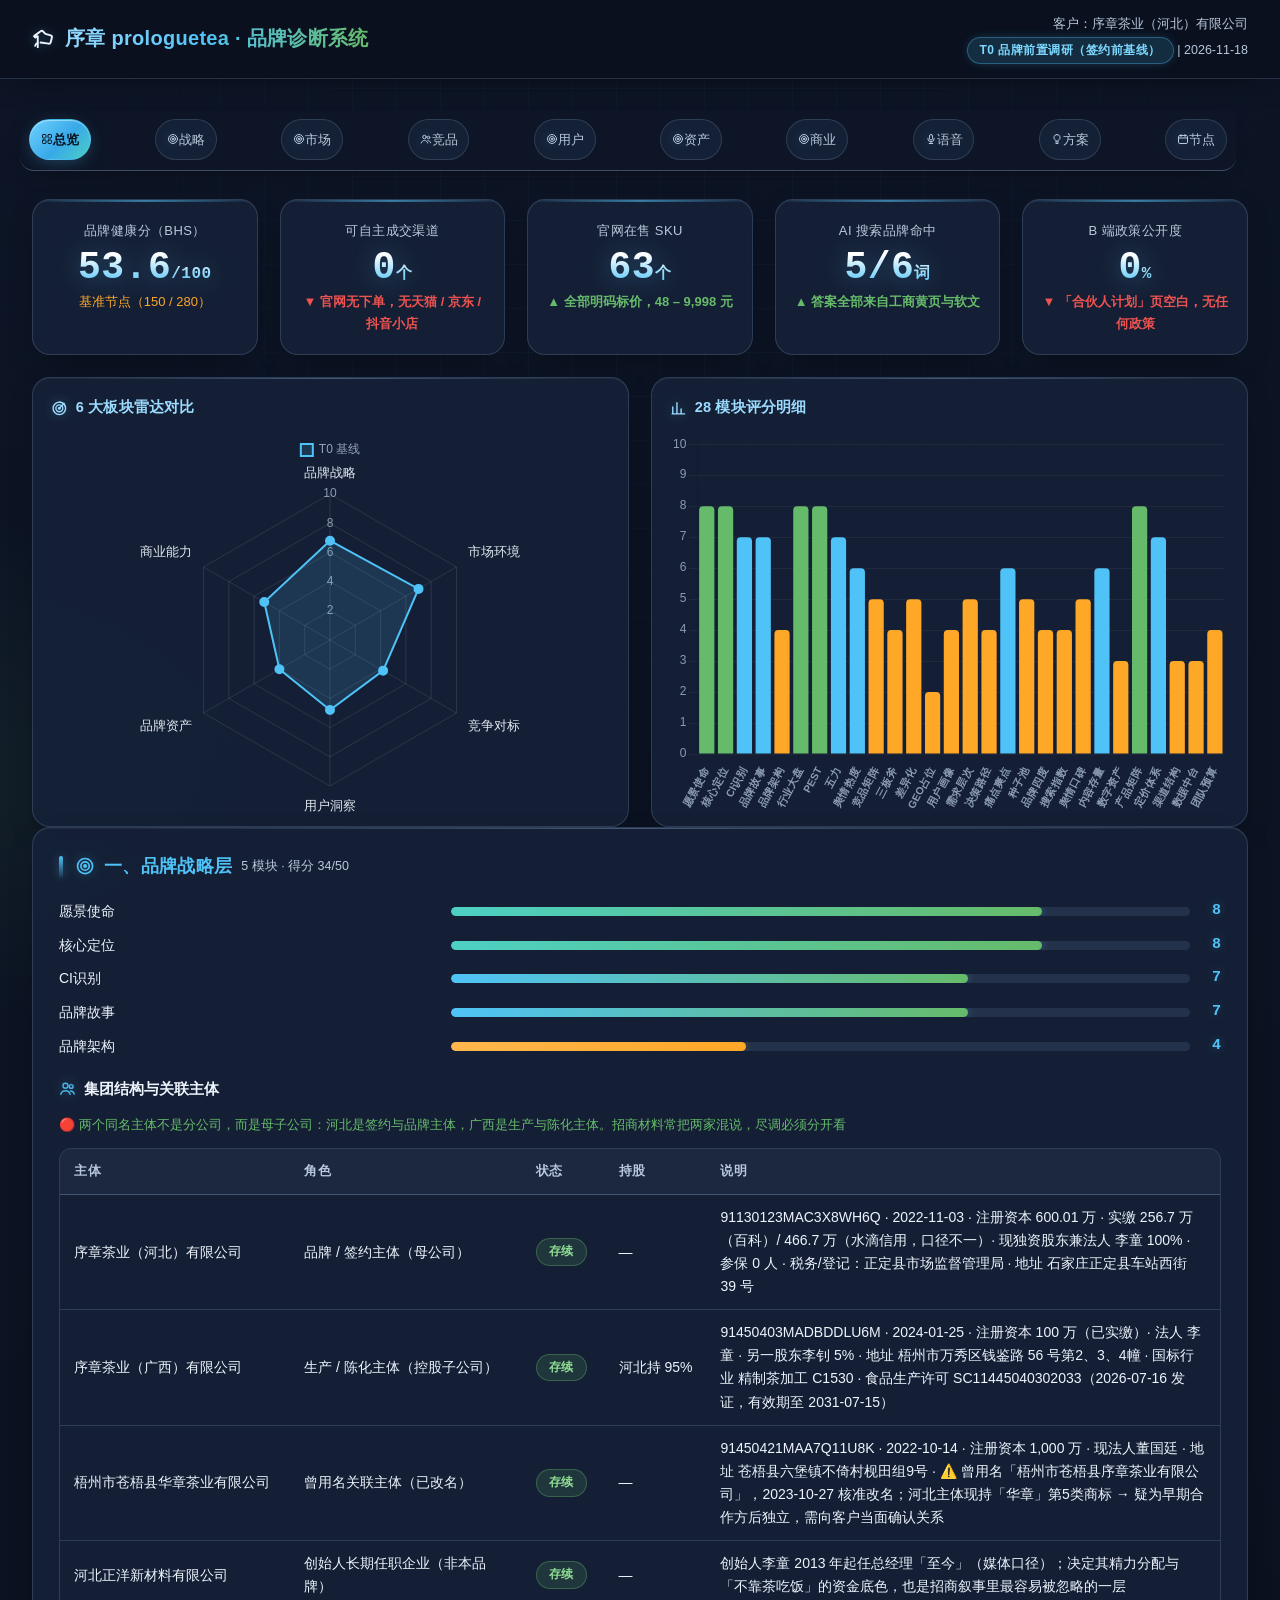
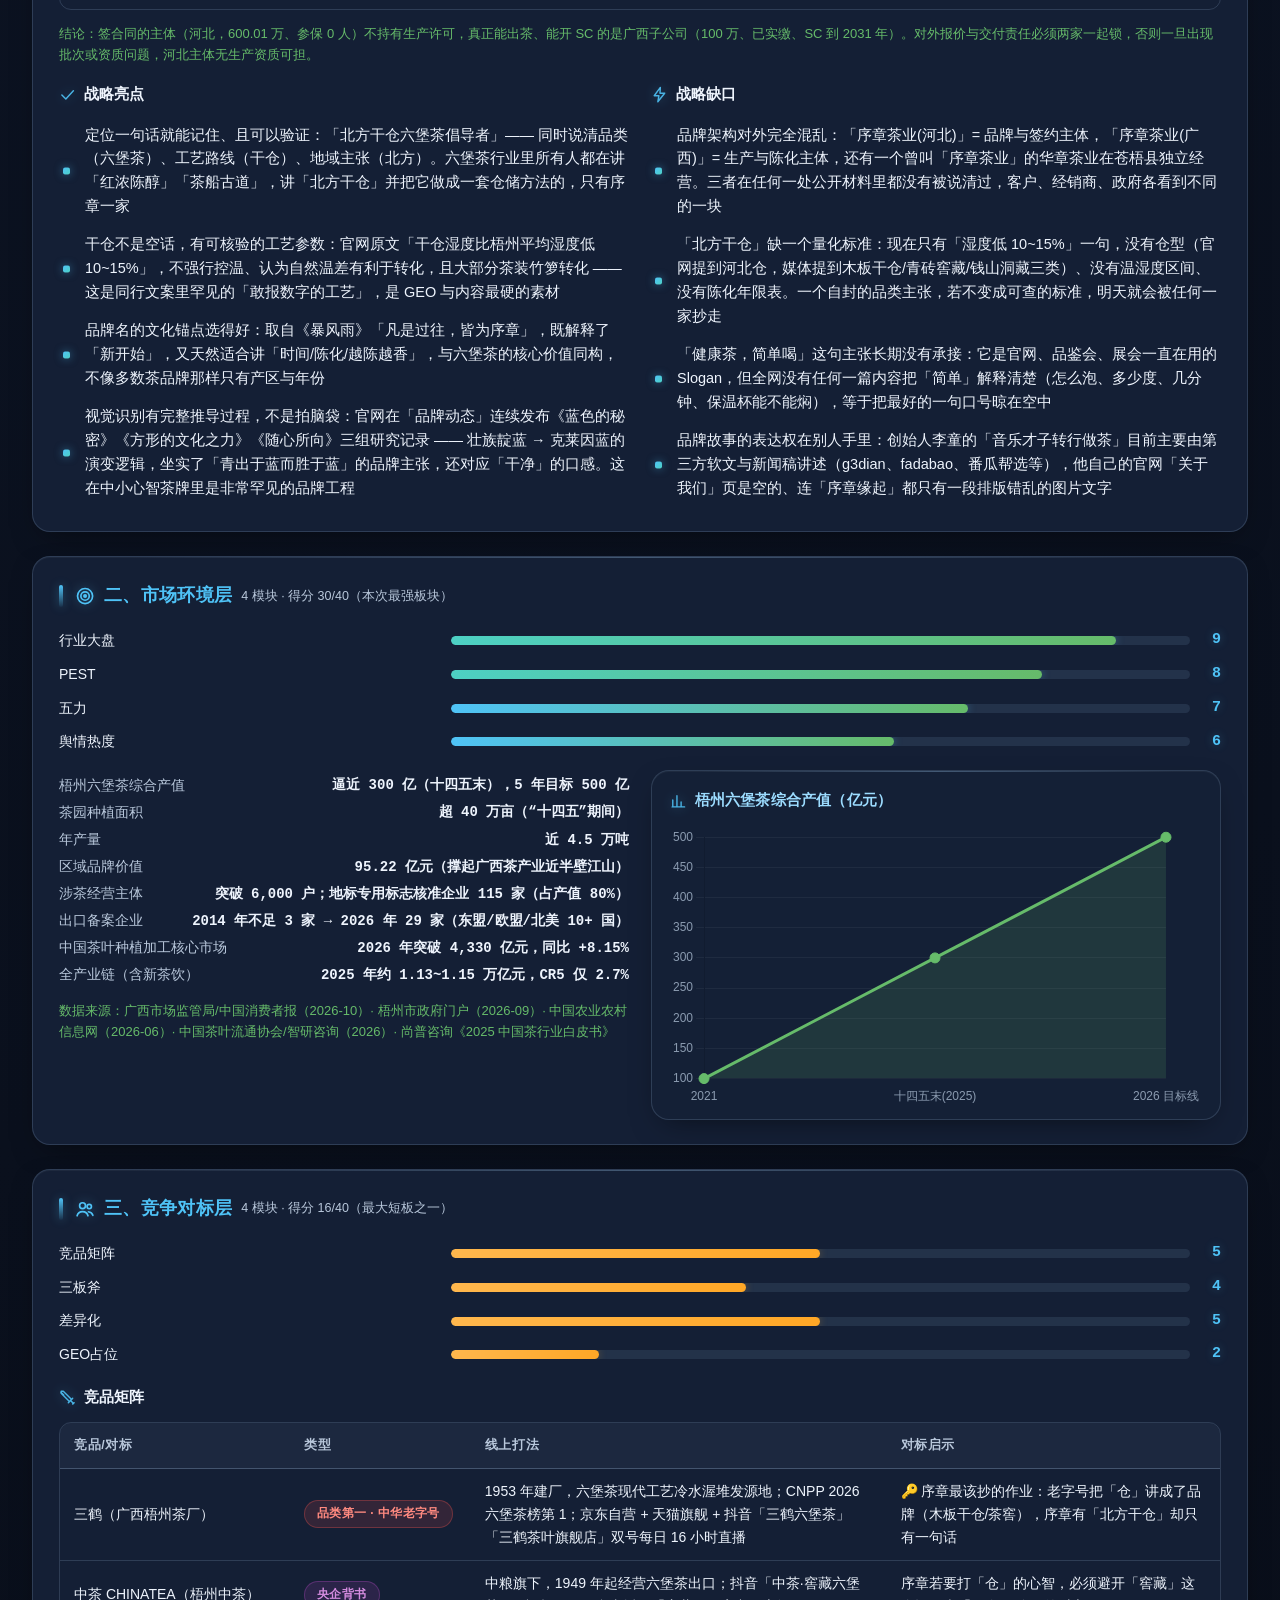
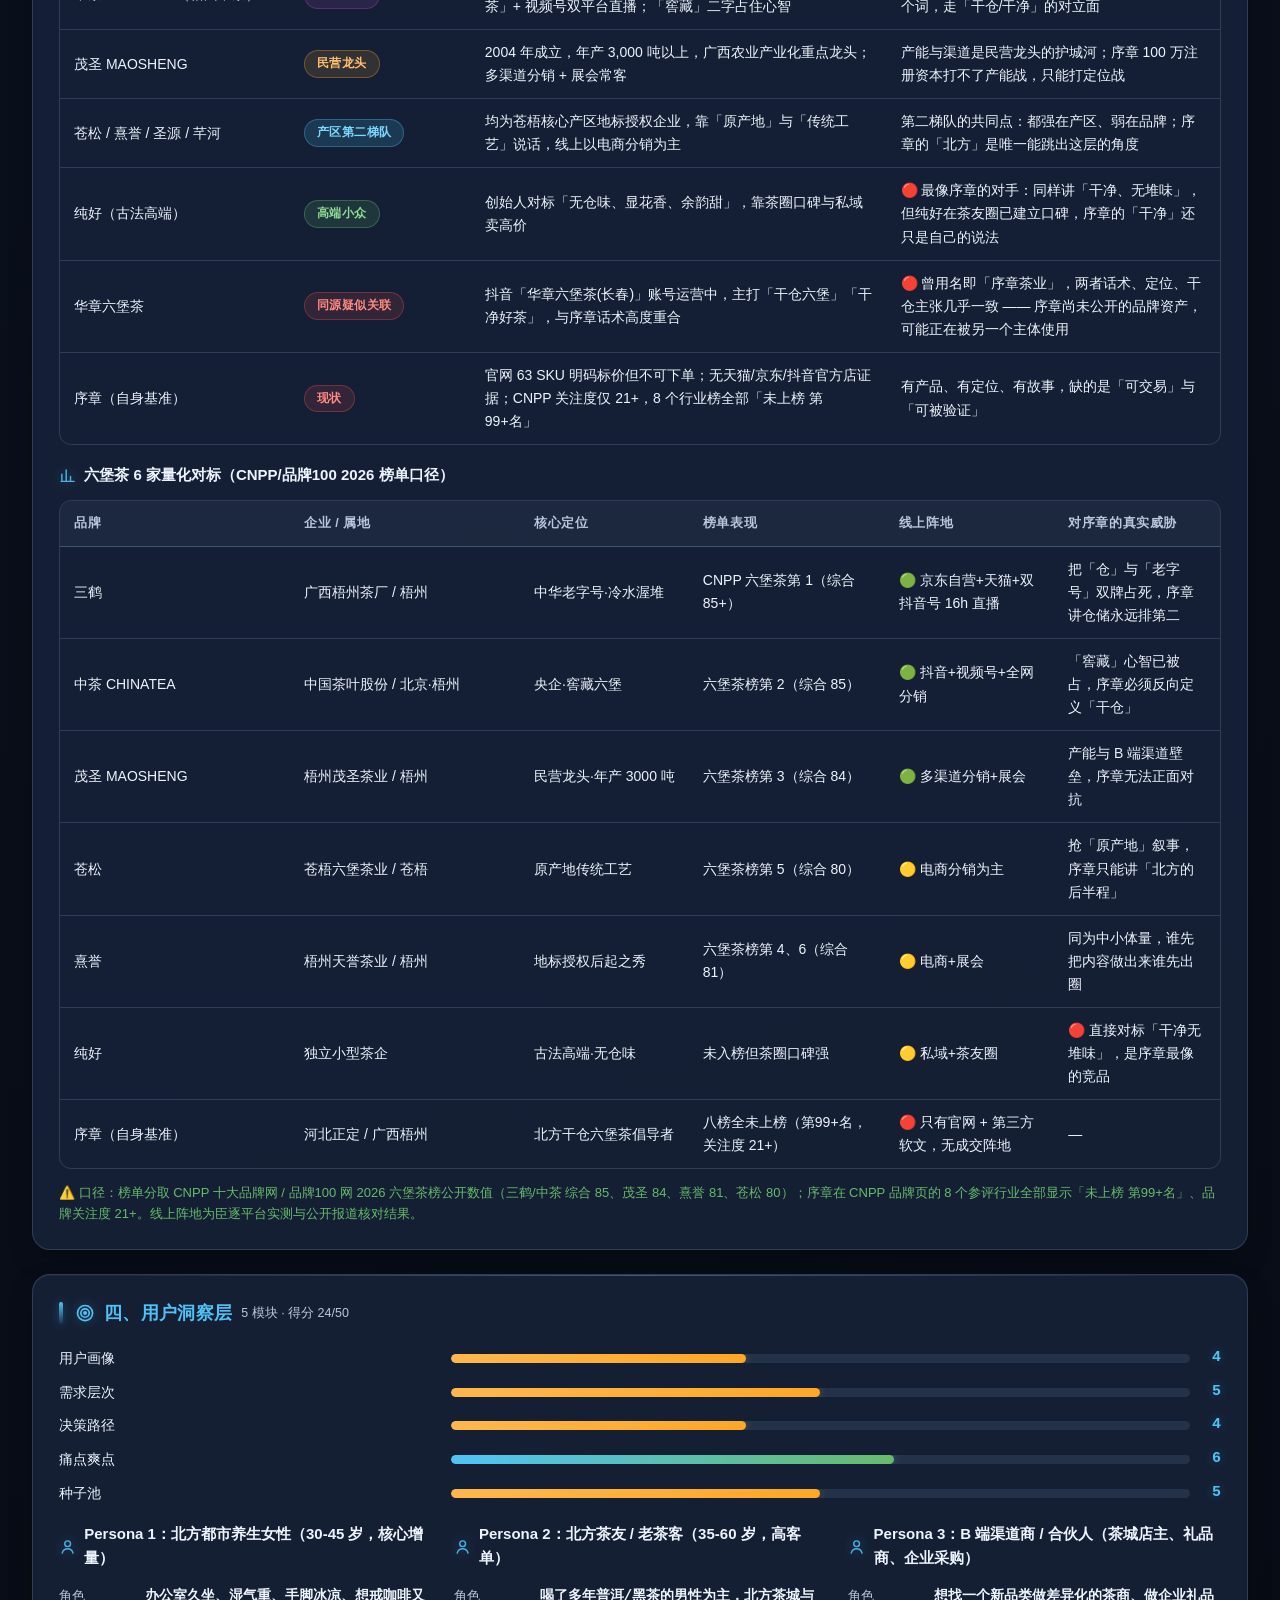
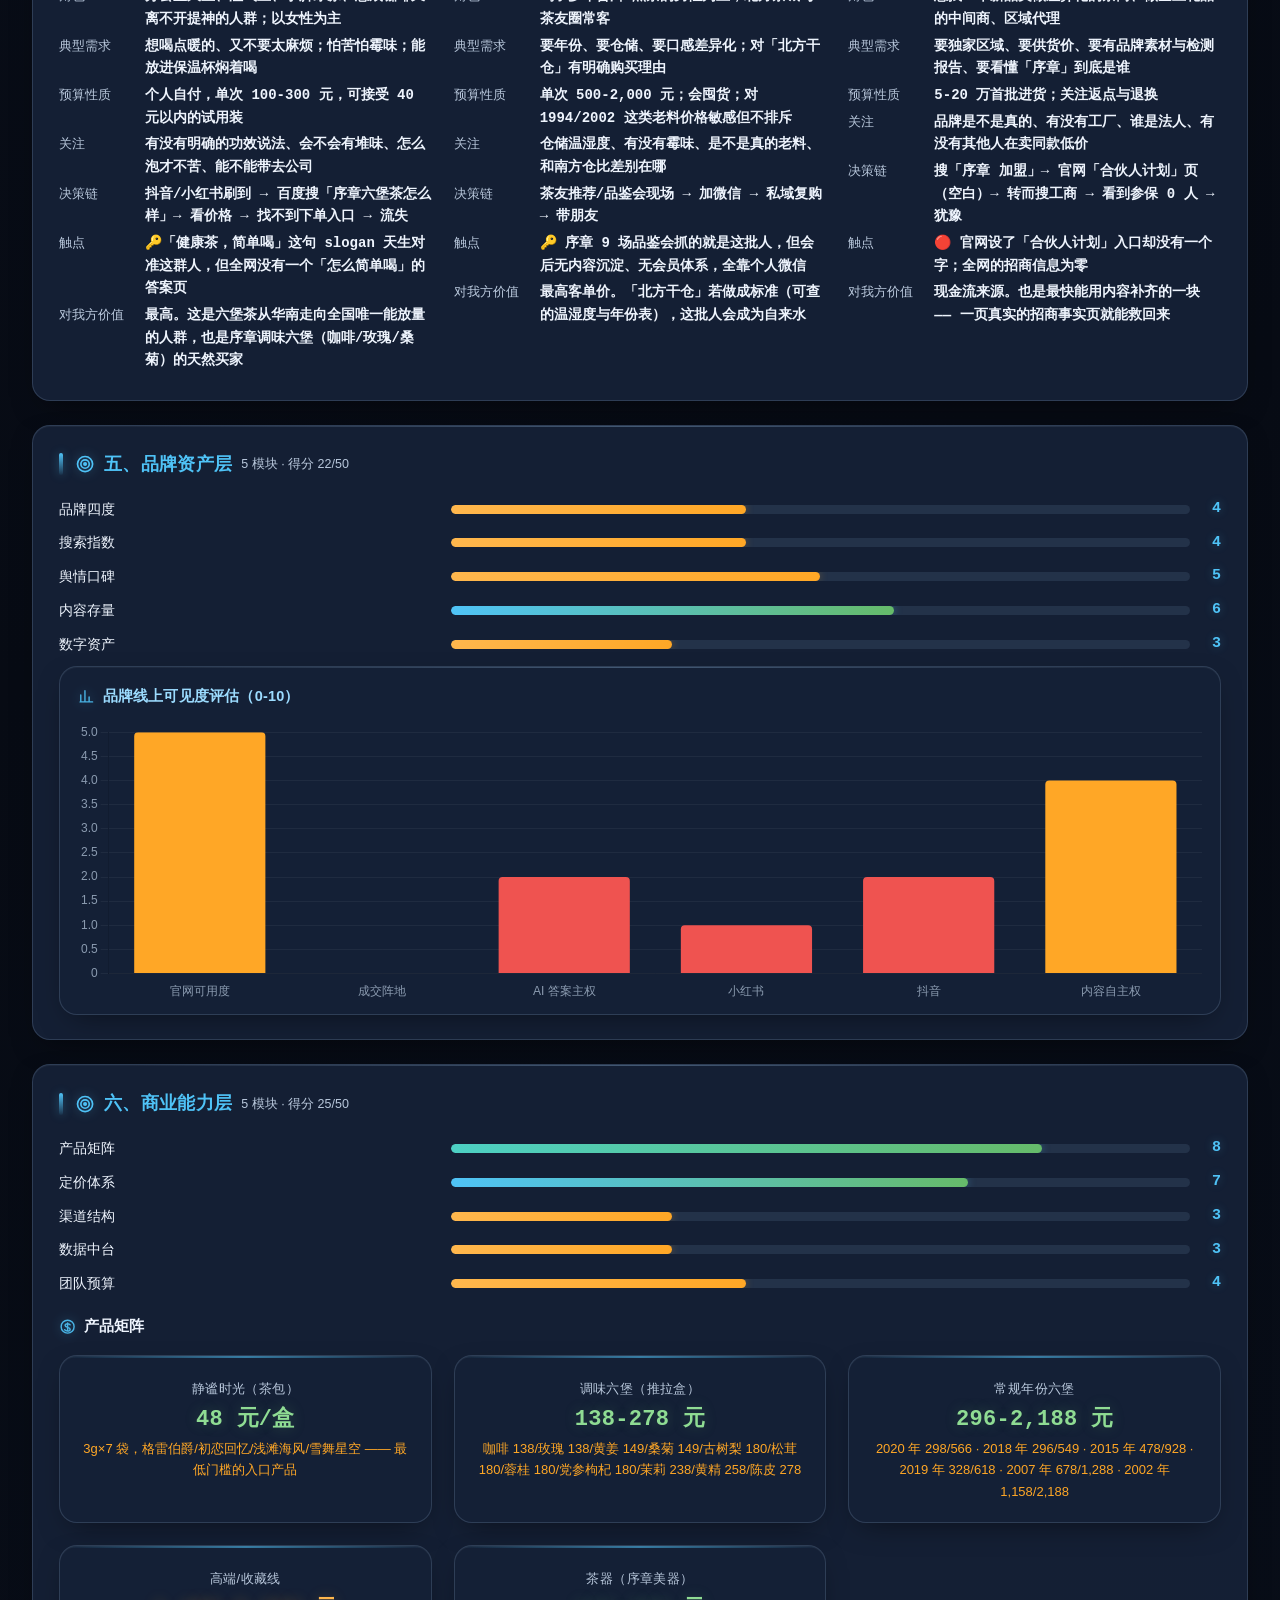
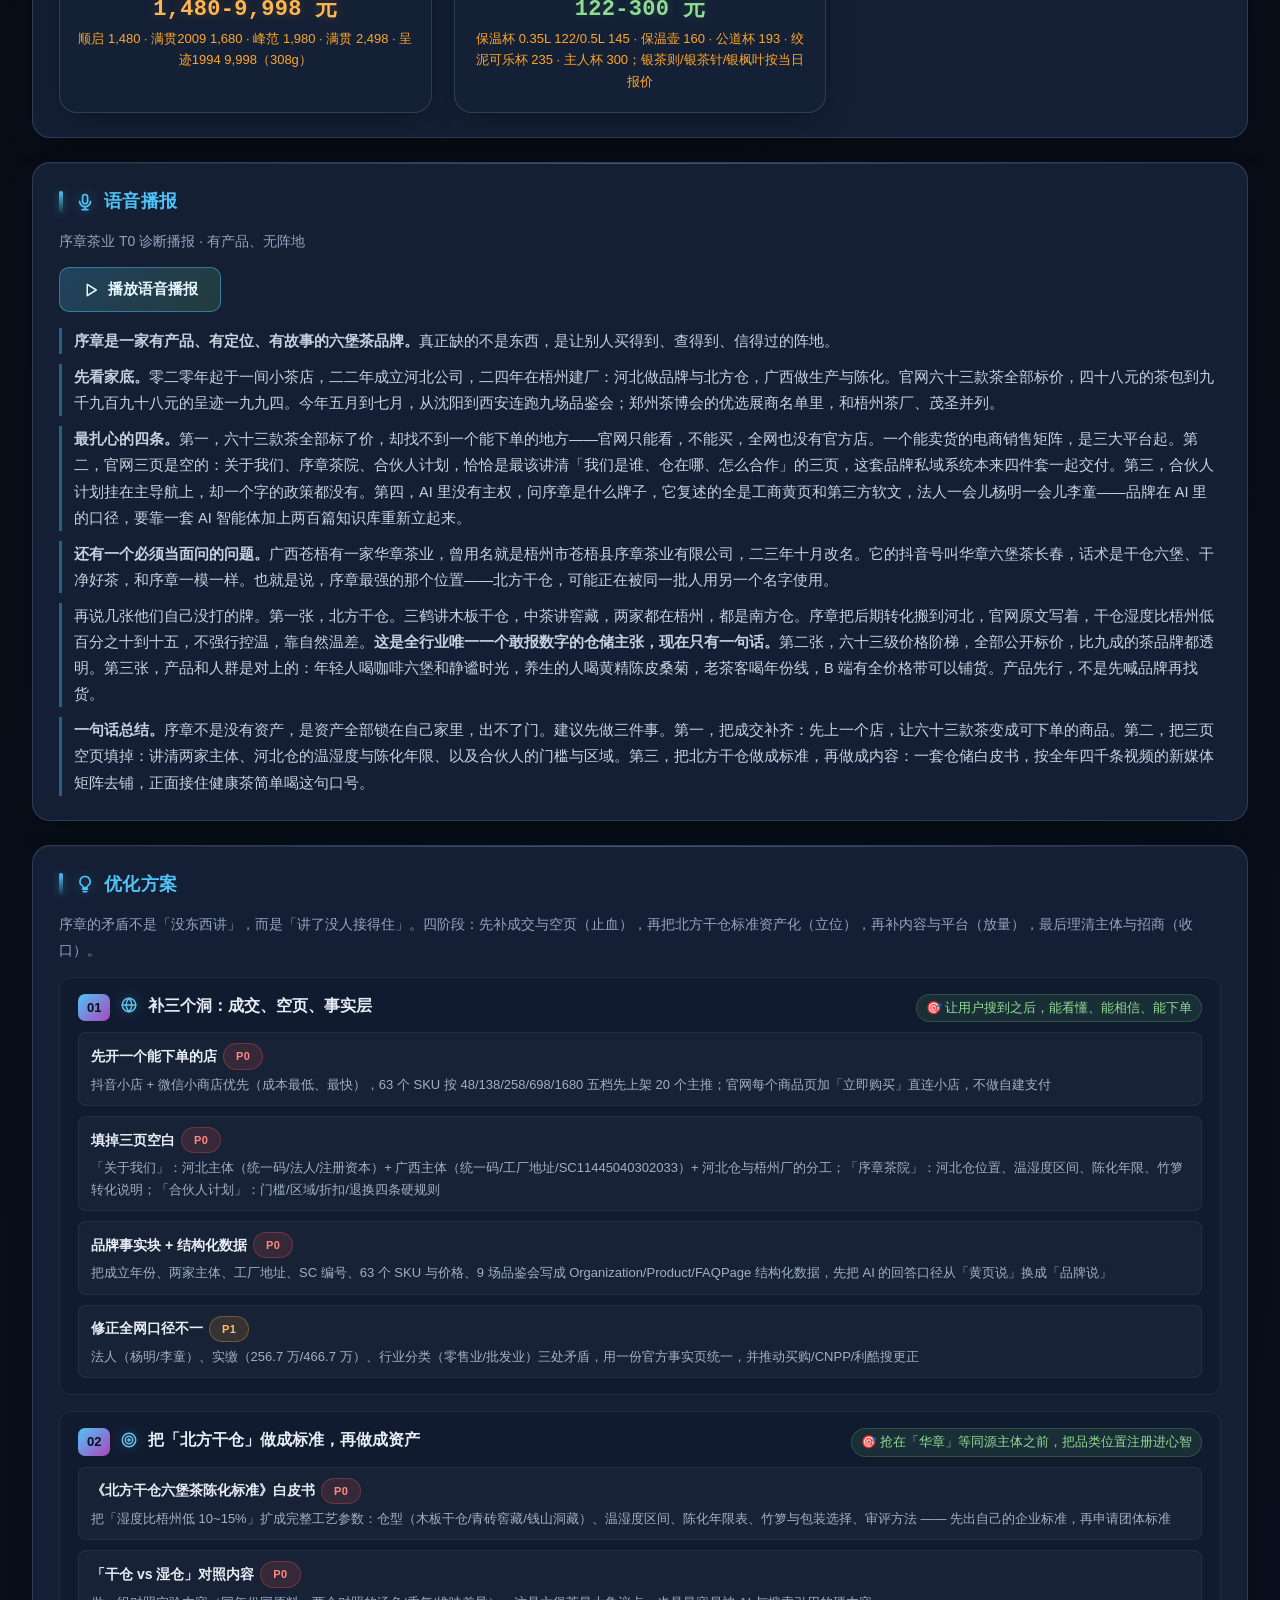
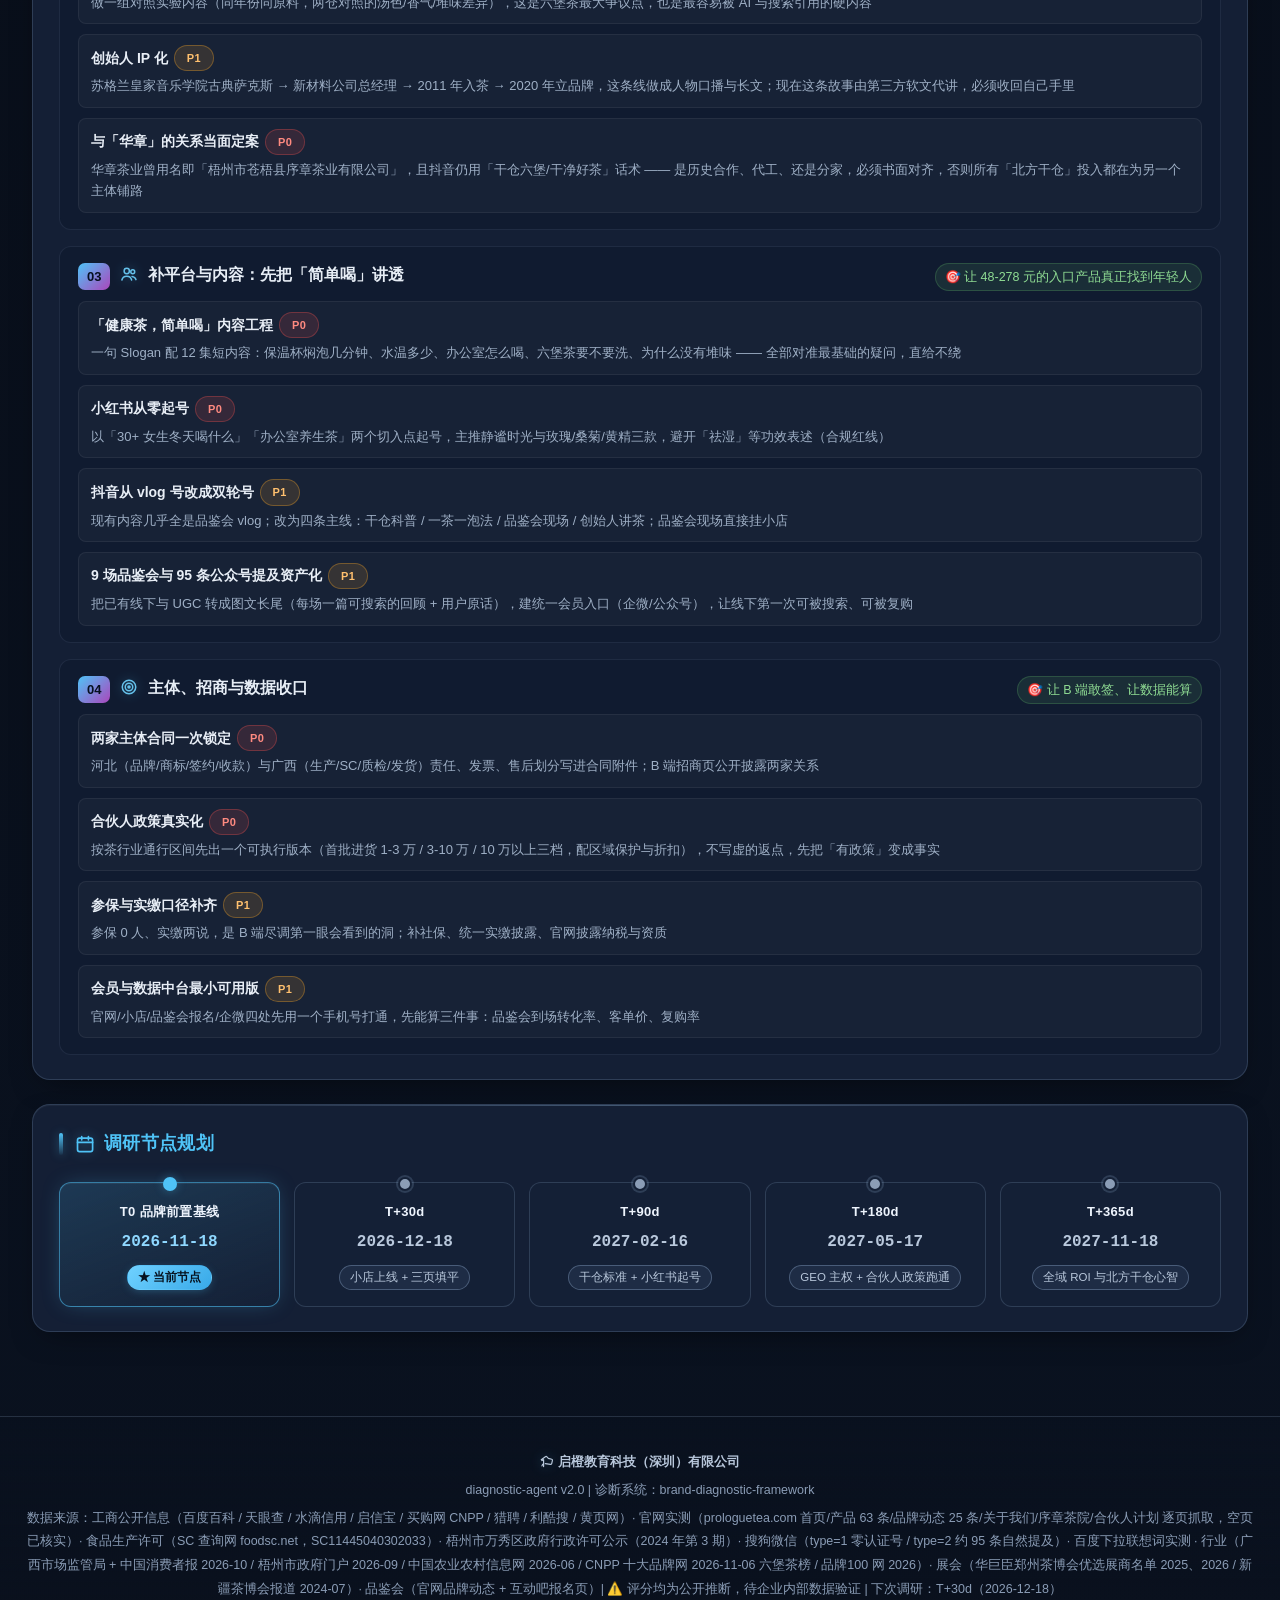
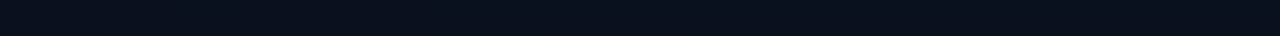
==== xuzhang/index.html @ 9c0f837a "feat(xuzhang): 语音播报植入服务名与数字（潜移默化口径） - 电商销售矩阵（3 大平台） - 品牌私域系统（四件套） - AI 智能体 + 知识库 200 篇 - 新媒体矩阵全年 4,0" ====
<!DOCTYPE html>
<html lang="zh-CN">
<head>
<meta charset="UTF-8">
<meta name="viewport" content="width=device-width, initial-scale=1.0">
<title>序章 prologuetea · 品牌诊断系统</title>
<style>
/* ============================================================
   盛启橙 · 品牌诊断系统 — 统一样式表 v2.0（深空玻璃大屏风）
   设计语言：深空渐变 × 毛玻璃卡片 × 青蓝主色 × 数据高亮
   ============================================================ */

:root {
  /* 色板 */
  --bg-0: #070b14;
  --bg-1: #0d1526;
  --bg-2: #131f38;
  --card: rgba(21, 33, 55, 0.96);
  --card-solid: #152137;
  --card-hover: rgba(31, 47, 76, 0.85);
  --primary: #4fc3f7;
  --primary-soft: rgba(79, 195, 247, 0.16);
  --primary-glow: rgba(79, 195, 247, 0.35);
  --success: #66bb6a;
  --success-soft: rgba(102, 187, 106, 0.15);
  --danger: #ef5350;
  --warning: #ffa726;
  --purple: #ab47bc;
  --gold: #ffd54f;
  --text: #e8eef7;
  --text-muted: #b9c8dc;
  --text-dim: #8b9db6;
  --border: rgba(130, 160, 200, 0.14);
  --border-strong: rgba(130, 160, 200, 0.28);

  /* 字体与圆角 */
  --font-num: 'DIN Alternate', 'Bahnschrift', 'Roboto Mono', 'SF Mono', Consolas, monospace;
  --radius-lg: 18px;
  --radius-md: 12px;
  --radius-sm: 8px;

  /* 阴影 */
  --shadow-card: 0 10px 30px -12px rgba(0, 0, 0, 0.55);
  --shadow-lift: 0 18px 44px -14px rgba(0, 0, 0, 0.7), 0 0 0 1px rgba(79, 195, 247, 0.12);
  --shadow-glow: 0 0 22px -2px var(--primary-glow);
}

* { margin: 0; padding: 0; box-sizing: border-box; }

html {
  scroll-behavior: smooth;
  scroll-padding-top: 84px;
}

body {
  font-family: 'PingFang SC', 'HarmonyOS Sans SC', 'Microsoft YaHei', 'Segoe UI', sans-serif;
  color: var(--text);
  line-height: 1.65;
  min-height: 100vh;
  background:
    radial-gradient(1100px 520px at 85% -10%, rgba(79, 195, 247, 0.13), transparent 60%),
    radial-gradient(900px 480px at -10% 8%, rgba(102, 187, 106, 0.08), transparent 55%),
    radial-gradient(1000px 600px at 50% 115%, rgba(171, 71, 188, 0.07), transparent 60%),
    linear-gradient(165deg, var(--bg-1) 0%, var(--bg-0) 55%, #0a1220 100%);
  background-attachment: fixed;
  -webkit-font-smoothing: antialiased;
}

/* 细网格纹理（叠加在背景上） */
body::before {
  content: '';
  position: fixed;
  inset: 0;
  pointer-events: none;
  z-index: 0;
  background-image:
    linear-gradient(rgba(130, 170, 220, 0.035) 1px, transparent 1px),
    linear-gradient(90deg, rgba(130, 170, 220, 0.035) 1px, transparent 1px);
  background-size: 44px 44px;
  mask-image: radial-gradient(ellipse at 50% 0%, black 30%, transparent 78%);
  -webkit-mask-image: radial-gradient(ellipse at 50% 0%, black 30%, transparent 78%);
}

::selection { background: var(--primary-soft); color: #fff; }

/* 滚动条 */
::-webkit-scrollbar { width: 10px; height: 10px; }
::-webkit-scrollbar-track { background: transparent; }
::-webkit-scrollbar-thumb {
  background: linear-gradient(180deg, rgba(79, 195, 247, 0.35), rgba(79, 195, 247, 0.12));
  border-radius: 8px;
  border: 2px solid transparent;
  background-clip: padding-box;
}
::-webkit-scrollbar-thumb:hover { background: linear-gradient(180deg, rgba(79, 195, 247, 0.6), rgba(79, 195, 247, 0.25)); background-clip: padding-box; }

/* SVG 行内图标 */
.ic {
  width: 1.15em;
  height: 1.15em;
  vertical-align: -0.2em;
  flex: none;
  stroke: currentColor;
  filter: drop-shadow(0 0 6px rgba(79, 195, 247, 0.35));
}
.topbar h1 .logo-mark .ic { width: 1.5em; height: 1.5em; }
.chart-box h3 .ic { color: #9cdcff; }
.section-nav a .ic { width: 1em; height: 1em; vertical-align: -0.12em; }
.section-nav a.active .ic { filter: none; }

/* ============ 顶部导航 ============ */
.topbar {
  position: sticky;
  top: 0;
  z-index: 100;
  padding: 14px 32px;
  display: flex;
  justify-content: space-between;
  align-items: center;
  gap: 20px;
  background: rgba(10, 16, 28, 0.72);
  backdrop-filter: blur(18px) saturate(150%);
  -webkit-backdrop-filter: blur(18px) saturate(150%);
  border-bottom: 1px solid var(--border);
  box-shadow: 0 8px 32px -14px rgba(0, 0, 0, 0.6);
}
.topbar h1 {
  font-size: 20px;
  font-weight: 700;
  letter-spacing: 0.3px;
  display: flex;
  align-items: center;
  gap: 10px;
  white-space: nowrap;
}
.topbar h1 .logo-mark {
  width: 34px; height: 34px;
  flex: none;
  display: inline-flex;
  align-items: center;
  justify-content: center;
  font-size: 17px;
  border-radius: 10px;
  background: linear-gradient(140deg, rgba(79, 195, 247, 0.28), rgba(102, 187, 106, 0.18));
  border: 1px solid var(--border-strong);
  box-shadow: inset 0 0 12px rgba(79, 195, 247, 0.25), 0 0 14px -4px var(--primary-glow);
}
.topbar h1 .grad {
  background: linear-gradient(92deg, #8fd8ff 5%, #4fc3f7 45%, #66bb6a 100%);
  -webkit-background-clip: text;
  background-clip: text;
  -webkit-text-fill-color: transparent;
}
.topbar .meta {
  color: var(--text-muted);
  font-size: 12.5px;
  text-align: right;
  line-height: 1.7;
}
.topbar .meta .chip {
  display: inline-block;
  padding: 2px 12px;
  border-radius: 20px;
  font-size: 12px;
  font-weight: 600;
  letter-spacing: 0.5px;
  color: #7dd8ff;
  background: var(--primary-soft);
  border: 1px solid rgba(79, 195, 247, 0.35);
  box-shadow: 0 0 12px -3px var(--primary-glow);
  animation: chipPulse 3s ease-in-out infinite;
}
@keyframes chipPulse {
  0%, 100% { box-shadow: 0 0 10px -4px var(--primary-glow); }
  50% { box-shadow: 0 0 18px -2px var(--primary-glow); }
}

/* ============ 布局容器 ============ */
.container {
  position: relative;
  z-index: 1;
  max-width: 1440px;
  margin: 0 auto;
  padding: 30px 32px 40px;
}

/* ============ 卡片 ============ */
.card, .chart-box, .metric {
  background: var(--card);
  border: 1px solid var(--border);
  border-radius: var(--radius-lg);
  backdrop-filter: blur(14px);
  -webkit-backdrop-filter: blur(14px);
  box-shadow: var(--shadow-card), inset 0 1px 0 rgba(255, 255, 255, 0.045);
  position: relative;
}

/* 卡片顶部高光线 */
.card::before, .chart-box::before {
  content: '';
  position: absolute;
  top: 0; left: 8%; right: 8%;
  height: 1px;
  background: linear-gradient(90deg, transparent, rgba(160, 210, 255, 0.28), transparent);
  pointer-events: none;
}

.card {
  padding: 24px 26px;
  margin-bottom: 24px;
  transition: transform 0.25s ease, border-color 0.25s ease, box-shadow 0.25s ease;
  animation: riseIn 0.5s ease both;
}
.card:nth-of-type(1) { animation-delay: 0.02s; }
.card:nth-of-type(2) { animation-delay: 0.06s; }
.card:nth-of-type(3) { animation-delay: 0.10s; }
@keyframes riseIn {
  from { opacity: 0; transform: translateY(14px); }
  to   { opacity: 1; transform: translateY(0); }
}
.card:hover {
  border-color: var(--border-strong);
  transform: translateY(-2px);
  box-shadow: var(--shadow-lift);
}

.card h2 {
  color: var(--primary);
  margin-bottom: 18px;
  font-size: 17.5px;
  font-weight: 700;
  letter-spacing: 0.3px;
  padding-left: 16px;
  position: relative;
  display: flex;
  align-items: center;
  gap: 9px;
}
.card h2 .ic { color: var(--primary); }
.card h2::before {
  content: '';
  position: absolute;
  left: 0; top: 50%;
  transform: translateY(-50%);
  width: 4px; height: 22px;
  border-radius: 3px;
  background: linear-gradient(180deg, var(--primary), rgba(79, 195, 247, 0.1));
  box-shadow: 0 0 10px var(--primary-glow);
}
.card h2 .sub {
  font-size: 12.5px;
  font-weight: 500;
  color: var(--text-muted);
  letter-spacing: 0;
}

.card h3 {
  color: var(--text);
  margin: 18px 0 10px;
  font-size: 15px;
  font-weight: 600;
  display: flex;
  align-items: center;
  gap: 8px;
}
.card h3 .ic { color: var(--primary); opacity: 0.9; }
.card h3:first-child { margin-top: 0; }

/* ============ 网格 ============ */
.grid {
  display: grid;
  gap: 22px;
}
.grid-2 { grid-template-columns: 1fr 1fr; }
.grid-3 { grid-template-columns: repeat(3, 1fr); }
.grid-4 { grid-template-columns: repeat(4, 1fr); }

/* ============ 数字卡片 ============ */
.metric {
  padding: 22px 18px 20px;
  text-align: center;
  overflow: hidden;
  transition: transform 0.25s ease, border-color 0.25s ease, box-shadow 0.25s ease;
  animation: riseIn 0.55s ease both;
}
.metric:nth-child(1) { animation-delay: 0.02s; }
.metric:nth-child(2) { animation-delay: 0.08s; }
.metric:nth-child(3) { animation-delay: 0.14s; }
.metric:nth-child(4) { animation-delay: 0.20s; }
.metric:hover {
  transform: translateY(-3px);
  border-color: var(--border-strong);
  box-shadow: var(--shadow-lift);
}
/* 顶部彩色光带 */
.metric::after {
  content: '';
  position: absolute;
  top: 0; left: 0; right: 0;
  height: 2px;
  background: linear-gradient(90deg, transparent, var(--primary), transparent);
  opacity: 0.55;
}
.metric .value {
  font-size: 38px;
  font-weight: 800;
  font-family: var(--font-num);
  letter-spacing: 0.5px;
  margin: 6px 0 2px;
  background: linear-gradient(180deg, #fff 20%, var(--primary) 90%);
  -webkit-background-clip: text;
  background-clip: text;
  -webkit-text-fill-color: transparent;
  filter: drop-shadow(0 2px 12px rgba(79, 195, 247, 0.35));
  line-height: 1.15;
}
.metric .label {
  color: var(--text-muted);
  font-size: 13px;
  font-weight: 500;
  letter-spacing: 0.4px;
}
.metric .delta-up { color: var(--success); font-size: 13px; font-weight: 600; }
.metric .delta-down { color: var(--danger); font-size: 13px; font-weight: 600; }
.metric .delta-flat { color: var(--warning); font-size: 13px; font-weight: 500; }

/* ============ 板块导航 ============ */
.section-nav {
  display: flex;
  gap: 10px;
  flex-wrap: wrap;
  margin-bottom: 28px;
}
.section-nav a {
  position: relative;
  padding: 9px 20px;
  background: rgba(21, 33, 55, 0.6);
  border: 1px solid var(--border);
  border-radius: 26px;
  color: var(--text-muted);
  text-decoration: none;
  font-size: 14px;
  font-weight: 500;
  transition: all 0.22s ease;
  backdrop-filter: blur(8px);
  -webkit-backdrop-filter: blur(8px);
}
.section-nav a:hover {
  color: #cdeaff;
  border-color: rgba(79, 195, 247, 0.45);
  background: rgba(79, 195, 247, 0.10);
  transform: translateY(-1px);
  box-shadow: 0 6px 16px -8px rgba(0, 0, 0, 0.5);
}
.section-nav a.active {
  color: #06121f;
  font-weight: 700;
  background: linear-gradient(135deg, #6fd1ff, #38a9e8 55%, #4dd0c4);
  border-color: transparent;
  box-shadow: 0 4px 18px -4px var(--primary-glow), inset 0 1px 0 rgba(255,255,255,0.4);
}

/* ============ 评分条 ============ */
.score-bar {
  background: rgba(130, 160, 200, 0.14);
  border-radius: 6px;
  height: 9px;
  overflow: hidden;
  position: relative;
}
.score-bar .fill {
  height: 100%;
  border-radius: 6px;
  background: linear-gradient(90deg, var(--primary), var(--success));
  box-shadow: 0 0 8px rgba(79, 195, 247, 0.35);
  transition: width 0.8s cubic-bezier(0.22, 1, 0.36, 1);
}
/* 高分段渐变金 / 低分段警示 */
.score-bar .fill.hi  { background: linear-gradient(90deg, #4dd0c4, #66bb6a); }
.score-bar .fill.lo  { background: linear-gradient(90deg, #ffb74d, var(--warning)); box-shadow: 0 0 8px rgba(255, 167, 38, 0.3); }

.score-row {
  display: flex;
  justify-content: space-between;
  align-items: center;
  margin: 9px 0;
  font-size: 14px;
  gap: 10px;
}
.score-row .name {
  flex: 1;
  color: var(--text);
  white-space: nowrap;
  overflow: hidden;
  text-overflow: ellipsis;
  min-width: 90px;
}
.score-row .num {
  font-family: var(--font-num);
  font-size: 15px;
  font-weight: 700;
  color: var(--primary);
  min-width: 22px;
  text-align: right;
  text-shadow: 0 0 10px rgba(79, 195, 247, 0.3);
}

/* ============ 标签 ============ */
.tag {
  display: inline-block;
  padding: 3px 12px;
  border-radius: 20px;
  font-size: 12px;
  font-weight: 600;
  letter-spacing: 0.4px;
  margin-right: 4px;
  vertical-align: 1px;
}
.tag.green  { background: var(--success-soft); color: #8fdc93; border: 1px solid rgba(102, 187, 106, 0.35); }
.tag.red    { background: rgba(239, 83, 80, 0.14); color: #ff8a80; border: 1px solid rgba(239, 83, 80, 0.32); }
.tag.orange { background: rgba(255, 167, 38, 0.13); color: #ffc06e; border: 1px solid rgba(255, 167, 38, 0.32); }
.tag.blue   { background: var(--primary-soft); color: #7dd8ff; border: 1px solid rgba(79, 195, 247, 0.32); }
.tag.purple { background: rgba(171, 71, 188, 0.15); color: #d58ce0; border: 1px solid rgba(171, 71, 188, 0.35); }

/* ============ 列表 ============ */
ul.bullet {
  list-style: none;
  padding-left: 0;
}
ul.bullet li {
  padding: 7px 0 7px 26px;
  position: relative;
  color: var(--text);
  font-size: 14.5px;
  transition: padding-left 0.2s ease;
}
ul.bullet li::before {
  content: '';
  position: absolute;
  left: 4px; top: 50%;
  transform: translateY(-50%);
  width: 7px; height: 7px;
  border-radius: 2px;
  background: linear-gradient(135deg, var(--primary), #4dd0c4);
  box-shadow: 0 0 8px rgba(79, 195, 247, 0.5);
}
ul.bullet li:hover { padding-left: 30px; color: #fff; }
ul.bullet li strong, ul.bullet li b { color: #fff; font-weight: 600; }

/* ============ 图表容器 ============ */
.chart-box {
  padding: 18px 18px 12px;
  transition: border-color 0.25s ease, box-shadow 0.25s ease;
}
.chart-box:hover { border-color: var(--border-strong); box-shadow: var(--shadow-lift); }
.chart-box h3 {
  color: #9cdcff;
  font-size: 14.5px;
  font-weight: 600;
  margin: 0 0 14px;
  letter-spacing: 0.2px;
  display: flex;
  align-items: center;
  gap: 8px;
}

/* 图表固定高度容器（Chart.js 4 需要父级定高才不撑破） */
.chart-wrap {
  position: relative;
  height: 330px;
}
.chart-wrap.tall { height: 380px; }
.chart-wrap.short { height: 280px; }
.chart-wrap canvas { position: absolute; inset: 0; width: 100% !important; height: 100% !important; }

/* 占位微文案（canvas 渲染前的优雅降级） */
.chart-wrap .ph {
  position: absolute; inset: 0;
  display: flex; align-items: center; justify-content: center;
  color: var(--text-dim);
  font-size: 13px;
  letter-spacing: 2px;
}

/* ============ 表格 ============ */
.table-wrap {
  overflow-x: auto;
  border-radius: var(--radius-md);
  border: 1px solid var(--border);
  margin-top: 12px;
}
table.brand-table {
  width: 100%;
  border-collapse: collapse;
  font-size: 14px;
  min-width: 720px;
}
.brand-table thead th {
  text-align: left;
  padding: 12px 14px;
  color: var(--text-muted);
  font-weight: 600;
  font-size: 12.5px;
  letter-spacing: 0.6px;
  background: rgba(130, 160, 200, 0.07);
  border-bottom: 1px solid var(--border-strong);
  white-space: nowrap;
}
.brand-table tbody td {
  padding: 11px 14px;
  border-bottom: 1px solid var(--border);
  vertical-align: middle;
}
.brand-table tbody tr { transition: background 0.15s ease; }
.brand-table tbody tr:hover { background: rgba(79, 195, 247, 0.05); }
.brand-table tbody tr:last-child td { border-bottom: none; }

/* ============ 价格卡（产品矩阵） ============ */
.metric .price {
  font-family: var(--font-num);
  font-size: 22px;
  font-weight: 700;
  margin: 8px 0 4px;
  letter-spacing: 0.3px;
  line-height: 1.2;
}
.metric .price[data-tone="warn"] { color: #ffb74d; text-shadow: 0 0 14px rgba(255, 167, 38, 0.25); }
.metric .price[data-tone="ok"]   { color: #8fdc93; text-shadow: 0 0 14px rgba(102, 187, 106, 0.25); }
.metric .price[data-tone="prim"] { color: #7dd8ff; text-shadow: 0 0 14px rgba(79, 195, 247, 0.3); }

/* ============ 调研节点时间轴 ============ */
.timeline {
  display: flex;
  justify-content: space-between;
  flex-wrap: wrap;
  gap: 14px;
  margin-top: 18px;
  position: relative;
  padding-top: 6px;
}
.tl-node {
  flex: 1;
  min-width: 148px;
  text-align: center;
  padding: 18px 14px 16px;
  border-radius: var(--radius-md);
  background: var(--card);
  border: 1px solid var(--border);
  backdrop-filter: blur(10px);
  -webkit-backdrop-filter: blur(10px);
  transition: all 0.25s ease;
  position: relative;
}
.tl-node::before {
  content: '';
  position: absolute;
  top: -6px; left: 50%;
  transform: translateX(-50%);
  width: 10px; height: 10px;
  border-radius: 50%;
  background: var(--text-dim);
  border: 2px solid var(--card-solid);
  box-shadow: 0 0 0 2px var(--border);
}
.tl-node:hover {
  transform: translateY(-3px);
  border-color: var(--border-strong);
  box-shadow: var(--shadow-lift);
}
.tl-node.current {
  background: linear-gradient(160deg, rgba(79, 195, 247, 0.16), rgba(21, 33, 55, 0.8));
  border-color: rgba(79, 195, 247, 0.55);
  box-shadow: 0 0 22px -6px var(--primary-glow), inset 0 1px 0 rgba(255,255,255,0.06);
}
.tl-node.current::before {
  background: var(--primary);
  border-color: rgba(79, 195, 247, 0.4);
  box-shadow: 0 0 10px var(--primary-glow);
}
.tl-label {
  font-size: 13px;
  color: var(--text);
  font-weight: 600;
  letter-spacing: 0.3px;
}
.tl-date {
  font-family: var(--font-num);
  font-size: 16px;
  font-weight: 700;
  color: var(--text-muted);
  margin: 6px 0 8px;
}
.tl-node.current .tl-date { color: #8fd8ff; }
.tl-tag {
  display: inline-block;
  font-size: 11.5px;
  color: #b8c7db;
  background: rgba(130, 160, 200, 0.1);
  border: 1px solid var(--border-strong);
  padding: 2px 10px;
  border-radius: 20px;
}
.tl-node.current .tl-tag {
  color: #06121f;
  font-weight: 700;
  background: linear-gradient(135deg, #6fd1ff, #38a9e8);
  border-color: transparent;
  box-shadow: 0 2px 10px -2px var(--primary-glow);
}

/* ============ 底部 ============ */
.footer {
  position: relative;
  z-index: 1;
  text-align: center;
  padding: 34px 24px;
  color: var(--text-dim);
  font-size: 12.5px;
  line-height: 1.9;
  border-top: 1px solid var(--border);
  margin-top: 20px;
  background: linear-gradient(180deg, transparent, rgba(10, 16, 28, 0.6));
}
.footer b { color: var(--text-muted); font-weight: 600; }

/* ============ 响应式 ============ */
@media (max-width: 1100px) {
  .grid-4 { grid-template-columns: repeat(2, 1fr); }
}
@media (max-width: 860px) {
  .topbar { flex-direction: column; align-items: flex-start; padding: 14px 20px; }
  .topbar .meta { text-align: left; }
  .container { padding: 22px 16px 30px; }
  .grid-2, .grid-3 { grid-template-columns: 1fr; }
  .card { padding: 20px; }
  .chart-wrap { height: 260px; }
}
@media (max-width: 560px) {
  .grid-4 { grid-template-columns: 1fr; }
  .topbar h1 { font-size: 17px; }
  .metric .value { font-size: 32px; }
}

/* 尊重减弱动效偏好 */
@media (prefers-reduced-motion: reduce) {
  html { scroll-behavior: auto; }
  .card, .metric { animation: none; }
  .score-bar .fill { transition: none; }
  .topbar .meta .chip { animation: none; }
}

/* ============================================================
   [v2.0 数据驱动模板 · 渲染器所需补充布局]（版式固定层）
   ============================================================ */

/* 双栏 / 三栏通用片段容器 */
.split-2 {
  display: grid;
  grid-template-columns: 1fr 1fr;
  gap: 22px;
  margin-top: 16px;
}
.split-3 {
  display: grid;
  grid-template-columns: repeat(3, 1fr);
  gap: 22px;
  margin-top: 16px;
}
@media (max-width: 860px) {
  .split-2, .split-3 { grid-template-columns: 1fr; }
}
/* 总览两图（雷达 + 28 模块）并排：≤1100px 收成单列。
   实测（2026-11-18 序章）：1000px 时柱状图 X 轴 28 个标签严重重叠、900px 雷达被水平压扁变形。 */
@media (max-width: 1100px) {
  .chart-pair { grid-template-columns: 1fr; }
}

/* 板块正文容器（保证评分条与下方组件有间距） */
.sec-body { width: 100%; }
.sec-body h3:first-child { margin-top: 0; }
.sec-body > .score-row:first-child { margin-top: 2px; }

/* 内嵌图表盒：紧贴父卡片不留大间距的样式修正 */
.chart-box.no-margin { margin-bottom: 0; }

/* 通用键值统计列表（行业数据 / Persona 属性，复用 score-row 风格） */
.stat-list .score-row { margin: 4px 0; }
.stat-list .name { color: var(--text-muted); font-size: 13.5px; flex: none; min-width: 0; }
.stat-list .num { font-size: 14px; color: var(--text); text-shadow: none; text-align: right; flex: 1; }

/* 行业卡片脚注（政策红利） */
.stat-foot {
  color: var(--success);
  margin-top: 14px;
  font-size: 13px;
  line-height: 1.6;
}

/* 顶部标题区客户/阶段元信息行 */
.head-meta-line { margin-top: 2px; }

/* ===== 表单化：语音播报 + 优化方案 ===== */

/* 语音播报 */
.voice-btn {
  display: inline-flex; align-items: center; gap: 8px;
  padding: 12px 22px; margin: 2px 0 16px;
  background: linear-gradient(135deg, rgba(79,195,247,0.22), rgba(102,187,106,0.18));
  color: #e8f6ff; border: 1px solid rgba(79,195,247,0.45);
  border-radius: 10px; font-size: 15px; font-weight: 600; cursor: pointer;
  transition: all .2s ease;
}
.voice-btn:hover { background: linear-gradient(135deg, rgba(79,195,247,0.34), rgba(102,187,106,0.28)); border-color: #4fc3f7; transform: translateY(-1px); box-shadow: 0 6px 18px rgba(79,195,247,0.22); }
.voice-btn .playic { width: 18px; height: 18px; }
.voice-btn .ic { width: 18px; height: 18px; }
.voice-script { display: grid; gap: 10px; }
.voice-script p { margin: 0; color: #c6d2e0; line-height: 1.8; font-size: 14.5px; padding-left: 12px; border-left: 3px solid rgba(79,195,247,0.4); }

/* 优化方案 */
.plan-body { display: grid; grid-template-columns: repeat(2,1fr); gap: 16px; }
@media (max-width: 900px){ .plan-body { grid-template-columns: 1fr; } }
.plan-phase {
  background: rgba(13,24,44,0.5); border: 1px solid rgba(98,108,140,0.2);
  border-radius: 12px; padding: 16px 18px;
  transition: border-color .2s ease, box-shadow .2s ease;
}
.plan-phase:hover { border-color: rgba(79,195,247,0.4); box-shadow: 0 8px 24px rgba(0,0,0,0.22); }
.plan-phase-head { display: flex; align-items: center; gap: 10px; flex-wrap: wrap; margin-bottom: 6px; }
.plan-phase .plan-no {
  display: inline-flex; align-items: center; justify-content: center;
  min-width: 26px; padding: 3px 9px; border-radius: 7px;
  background: linear-gradient(135deg,#4fc3f7,#ab47bc); color:#061020;
  font-weight: 800; font-size: 13px;
}
.plan-phase-head h3 { margin: 0; font-size: 16px; color: #e6edf5; flex: 1; }
.plan-phase-head h3 .ic { width: 18px; height: 18px; color: #6fd3ff; vertical-align: -0.2em; margin-right: 2px; }
.plan-goal { font-size: 12.5px; color: #8fdc93; background: rgba(102,187,106,0.12); border: 1px solid rgba(102,187,106,0.25); padding: 3px 9px; border-radius: 20px; }
.plan-actions { display: grid; gap: 10px; margin-top: 10px; }
.plan-item { background: rgba(255,255,255,0.03); border: 1px solid rgba(255,255,255,0.06); border-radius: 8px; padding: 10px 12px; }
.plan-item-t { font-weight: 600; color: #e8eef6; font-size: 14px; display: flex; align-items: center; flex-wrap: wrap; gap: 6px; }
.plan-item-d { color: #9fb0c6; font-size: 13px; line-height: 1.65; margin-top: 4px; }
.plan-item .tag { font-size: 11px; font-weight: 700; }
/* ============================================================
   照本堂 · 旧版式对比版（v_old）+ 文字跨行治理
   版式尺寸：完全沿用老 10 页（16px 基准 / 13px 正文 / 原间距）
   仅治：① 标题竖排 ② 短标签折行 ③ 表格短文本折行
   ============================================================ */

/* ---------- ① 优化方案标题不被「🎯目标」徽章挤成竖排 ---------- */
.plan-phase-head {
  flex-wrap: wrap;
  align-items: flex-start;
}
.plan-phase-head h3 {
  flex: 1 1 auto;
  min-width: 200px;
  white-space: normal;
  word-break: keep-all;
  line-height: 1.45;
}
.plan-goal {
  flex: 0 0 auto;
  white-space: nowrap;
}

/* ---------- ② 标签竖排：短词一律单行 ----------
   实测：「存续」在 47px 宽、3px 12px 内距的标签里被折成两行（高 48px）。
   根因：.tag 是 inline-block 且未设 white-space，中文可任意断行。 */
.tag {
  white-space: nowrap;
  word-break: keep-all;
  flex-shrink: 0;
}
/* 表格内的标签同样不折 */
.brand-table td .tag,
.brand-table th .tag {
  white-space: nowrap;
}
/* 方案条目里的 P0/P1 标签 */
.plan-item-t .tag {
  white-space: nowrap;
}
.plan-item-t {
  word-break: keep-all;
}

/* ---------- ③ 表格短文本不折行 ----------
   由 render.js 的 markShortCells() 给「≤11 字」单元格加 .cell-nowrap。
   此处确保该标记真正生效，且长文本仍可正常折行。 */
.brand-table td.cell-nowrap,
.brand-table th.cell-nowrap {
  white-space: nowrap;
  word-break: keep-all;
}
/* 长文本单元格：折行但不断词，避免把「科技有限公司」拆开 */
.brand-table tbody td {
  word-break: normal;
  overflow-wrap: break-word;
}
/* 表格内不许撑破卡片 */
.table-wrap {
  max-width: 100%;
  overflow-x: auto;
}
.brand-table {
  max-width: 100%;
}

/* ---------- ④ 评分条：条目名与数值都不硬折 ---------- */
.score-row .name {
  min-width: 0;
  word-break: keep-all;
}
.score-row .num {
  min-width: 0;
  word-break: normal;
  overflow-wrap: break-word;
  text-align: right;
}

/* ---------- ⑤ 指标卡标签不折 ---------- */
.metric .label {
  white-space: nowrap;
  overflow: hidden;
  text-overflow: ellipsis;
}
.metric .price {
  white-space: nowrap;
}

/* ---------- ⑥ 产品矩阵说明：折行但不断词 ---------- */
.metric .delta-flat {
  word-break: normal;
  overflow-wrap: break-word;
}

/* ---------- ⑦ 表格首列（主体名）放宽，容纳 12 字公司全名 ----------
   实测：「早期母公司（已退出科技公司）」需 182px，而列内可用仅 170px → 必折。
   注：border-collapse 表格里 min-width 常被忽略，故用 width + nowrap 组合。 */
.brand-table th:nth-child(1),
.brand-table td:nth-child(1) {
  width: 230px;
  min-width: 230px;
}
/* 主体名列：短名一律单行，长名允许折但优先给足宽度 */
.brand-table td:nth-child(1) {
  word-break: keep-all;
  overflow-wrap: break-word;
}
.brand-table thead th:nth-child(1) {
  white-space: nowrap;
}
/* 表格整体再次确认不撑破 */
.brand-table {
  width: 100%;
}

/* ---------- ⑧ 最终处置：仅对「主体结构表」启用固定列宽 ----------
   问题：auto 布局下，浏览器按内容比例分配，首列总被压到 197px（需 210px）。
   处置：给首列一个不可压缩的 col 宽度 + nowrap，长名自然单行。 */
.brand-table td:nth-child(1).cell-nowrap,
.brand-table th:nth-child(1).cell-nowrap {
  white-space: nowrap;
}
/* 放宽「说明」列最小值，让首列有腾挪空间（说明列本就长，折行无妨） */
.brand-table td:nth-child(1) {
  min-width: 220px;
  width: 220px;
}

/* ---------- ⑨ 收尾：主体表「角色」列偏窄导致 14 字标签折行 ----------
   实测：「早期母公司（已退出科技公司）」需 182px，
   而该列在 auto 布局下被压到 170px 可用宽 → 必定折成两行。
   处置：给含长文本的第 2 列一个可靠下限（表格 auto 布局下 min-width 生效于 td）。 */
.brand-table tbody tr td:nth-child(2):not(.cell-nowrap) {
  min-width: 230px;
}

/* ============================================================
   v2.0 三处修订（2026-11-06 16:30）
   ① 顶部导航：与正文两端对齐（撑满卡片宽度）
   ② Persona 卡片：名称列定宽，右侧值列上下对齐
   ③ 页脚署名：王德发 → 启橙教育科技(深圳)有限公司
   ============================================================ */

/* ---------- ① 导航两端对齐 ----------
   实测：导航容器宽 1366px，链接仅排到 1343px，右侧留 55px 空白。
   处置：justify-content: space-between，首尾贴边，中间均分。
   同时取消 flex-wrap 换行（10 个链接在 1366px 内排得下）。 */
.section-nav {
  justify-content: space-between;
  flex-wrap: nowrap;
  gap: 8px;
}
.section-nav a {
  flex: 0 1 auto;
  padding: 9px 14px;
  text-align: center;
  white-space: nowrap;
}
/* 总览与末尾项贴边对齐 */
.section-nav a:first-child {
  margin-left: 0;
}
.section-nav a:last-child {
  margin-right: 0;
}
/* 中等屏幕允许换行，避免挤压 */
@media (max-width: 1280px) {
  .section-nav {
    flex-wrap: wrap;
    justify-content: center;
  }
}

/* ---------- ② Persona 卡片内部对齐 ----------
   实测：.score-row .name 宽度随文字长短变化（28/42/56/70px），
   导致右侧值列起点不齐，三张卡看起来「一列一列地歪」。
   处置：名称列定宽 76px，值列从同一横坐标开始。 */
#user .split-3 .score-row {
  display: grid;
  grid-template-columns: 76px 1fr;
  align-items: start;
  gap: 10px;
}
#user .split-3 .score-row .name {
  width: 76px;
  min-width: 76px;
  text-align: left;
  white-space: nowrap;
  overflow: visible;
  color: var(--text-muted);
  font-size: 13px;
}
#user .split-3 .score-row .num {
  width: auto;
  min-width: 0;
  text-align: left;
  word-break: normal;
  overflow-wrap: break-word;
  line-height: 1.62;
}
/* 三张 Persona 卡片等高，底部对齐 */
#user .split-3 {
  align-items: stretch;
}
#user .split-3 > div {
  display: flex;
  flex-direction: column;
}

/* ---------- ③ 页脚署名 ---------- */
.footer .foot-credit b {
  font-weight: 700;
}

/* ============================================================
   右下角「一键返回顶部」按钮（v2.1 · 2026-11-06）
   图标：小火箭（ICONS.rocket2），由 render.js 的 renderBackTop() 注入
   行为：滚动 >400px 淡入；点击平滑回顶；回顶后自动隐藏
   ============================================================ */
.back-top {
  position: fixed;
  right: 28px;
  bottom: 32px;
  z-index: 900;
  width: 46px;
  height: 46px;
  display: flex;
  align-items: center;
  justify-content: center;
  padding: 0;
  cursor: pointer;
  border-radius: 50%;
  /* 与页面深空玻璃风格一致 */
  background: rgba(21, 33, 55, 0.82);
  border: 1px solid rgba(79, 195, 247, 0.38);
  color: #7dd8ff;
  backdrop-filter: blur(10px);
  -webkit-backdrop-filter: blur(10px);
  box-shadow: 0 8px 24px -8px rgba(0, 0, 0, 0.6), 0 0 0 0 rgba(79, 195, 247, 0);
  /* 默认隐藏，滚动后显示 */
  opacity: 0;
  visibility: hidden;
  transform: translateY(12px);
  transition: opacity 0.25s ease, transform 0.25s ease, visibility 0.25s ease,
              background 0.2s ease, border-color 0.2s ease, box-shadow 0.2s ease;
}
.back-top.show {
  opacity: 1;
  visibility: visible;
  transform: translateY(0);
}
.back-top svg {
  width: 24px;
  height: 24px;
}
.back-top:hover {
  background: rgba(79, 195, 247, 0.18);
  border-color: #4fc3f7;
  color: #cdeaff;
  transform: translateY(-2px);
  box-shadow: 0 12px 28px -8px rgba(0, 0, 0, 0.7), 0 0 16px -2px rgba(79, 195, 247, 0.45);
}
.back-top:active {
  transform: translateY(0) scale(0.95);
}
.back-top:focus-visible {
  outline: 2px solid #4fc3f7;
  outline-offset: 3px;
}

/* 窄屏下按钮缩小、贴边 */
@media (max-width: 900px) {
  .back-top {
    right: 16px;
    bottom: 20px;
    width: 42px;
    height: 42px;
  }
  .back-top svg {
    width: 20px;
    height: 20px;
  }
}

/* 打印时隐藏 */
@media print {
  .back-top { display: none !important; }
}

/* ============================================================
   移动端适配层（2026-11-06 · 陛下钦命「品牌前置调研网页移动端优化」）
   ------------------------------------------------------------------
   背景：原页面只有 3 个断点（1100/860/560），移动端实测三类硬伤：
     ① 指标卡 5 张被 grid-template-columns:repeat(5,1fr) 硬塞一行
        → 每张 ~50px 宽，中文被迫单字竖排（"官/网/公/众/号"），无法阅读
     ② 导航 10 个胶囊换行堆叠 4 行，占掉首屏 ~30% 高度
     ③ 表格 min-width:720px + 首列定宽 230px → 390px 屏横向溢出，
        docW 596 vs vw 390，整页可左右拖动
   处理原则：**只在窄屏生效，桌面版式零改动**（陛下已验收的版式不动）。
   ============================================================ */

/* ---------- 0. 全局：窄屏禁止横向溢出 ---------- */
@media (max-width: 860px) {
  html, body {
    max-width: 100%;
    overflow-x: hidden;
  }
  /* 触屏上卡片 hover 位移会产生「黏住上移」的怪感，直接取消 */
  .card:hover, .metric:hover, .tl-node:hover, .chart-box:hover {
    transform: none;
  }
  /* iOS 点击高亮去掉 */
  body { -webkit-tap-highlight-color: transparent; }
  /* 行内代码/长英文不撑破容器 */
  .card, .sec-body, .plan-body, .voice-script { overflow-wrap: anywhere; }
}

/* ---------- 1. 顶栏：吸顶 + 章节按钮 ---------- */
@media (max-width: 860px) {
  /* 顶栏改 grid：第一行 标题 | 章节按钮，第二行 客户与阶段信息通栏
     反例（已修）：flex 多行里 .meta 的 flex:1 1 100% 会把标题挤到 88px → 标题被截成一字一行 */
  .topbar {
    display: grid;
    grid-template-columns: minmax(0, 1fr) auto;
    align-items: center;
    padding: 9px 14px 10px;
    gap: 3px 10px;
  }
  .topbar h1 {
    font-size: 15.5px;
    gap: 8px;
    white-space: normal;
    line-height: 1.35;
    grid-column: 1;
    grid-row: 1;
    min-width: 0;
    flex-wrap: nowrap;
  }
  .topbar h1 .logo-mark {
    width: 28px; height: 28px;
    font-size: 14px;
    border-radius: 8px;
  }
  .topbar h1 .grad {
    display: block;
    min-width: 0;
    overflow-wrap: break-word;
    word-break: keep-all;
    line-height: 1.3;
  }
  /* 客户/阶段信息移到标题下方一行，缩小字号，不占整块高度 */
  .topbar .meta {
    grid-column: 1 / -1;
    grid-row: 2;
    text-align: left;
    font-size: 11.5px;
    line-height: 1.55;
    display: flex;
    align-items: center;
    gap: 6px;
    flex-wrap: wrap;
    max-width: 100%;
    min-width: 0;
  }
  .topbar .meta .chip { padding: 1px 9px; font-size: 11px; }
  .topbar .head-client { color: var(--text-dim); }
  .head-meta-line { margin-top: 0; }
}

/* 章节抽屉按钮（仅窄屏显示） */
.nav-toggle { display: none; }
@media (max-width: 860px) {
  .nav-toggle {
    display: inline-flex;
    align-items: center;
    gap: 5px;
    grid-column: 2;
    grid-row: 1;
    justify-self: end;
    padding: 8px 12px 8px 11px;
    border-radius: 11px;
    font-size: 13px;
    font-weight: 600;
    color: #cdeaff;
    background: rgba(79, 195, 247, 0.13);
    border: 1px solid rgba(79, 195, 247, 0.42);
    cursor: pointer;
    -webkit-tap-highlight-color: transparent;
  }
  .nav-toggle .ic { width: 15px; height: 15px; }
  .nav-caret { width: 14px; height: 14px; transition: transform 0.22s ease; opacity: 0.85; }
  .nav-toggle.open .nav-caret { transform: rotate(180deg); }
  .nav-toggle.open { background: rgba(79, 195, 247, 0.24); border-color: #4fc3f7; }

  /* 章节列表改为下拉面板（不再横向撑满正文） */
  .section-nav {
    position: absolute;
    left: 12px;
    right: 12px;
    top: calc(100% + 8px);
    z-index: 120;
    display: grid;
    grid-template-columns: 1fr 1fr;
    gap: 8px;
    margin: 0;
    padding: 12px;
    border-radius: 16px;
    background: rgba(13, 21, 38, 0.97);
    border: 1px solid rgba(79, 195, 247, 0.3);
    box-shadow: 0 22px 50px -16px rgba(0, 0, 0, 0.85);
    backdrop-filter: blur(18px);
    -webkit-backdrop-filter: blur(18px);
    max-height: 68vh;
    overflow-y: auto;
    opacity: 0;
    visibility: hidden;
    transform: translateY(-8px);
    transition: opacity 0.2s ease, transform 0.2s ease, visibility 0.2s ease;
  }
  .section-nav.open {
    opacity: 1;
    visibility: visible;
    transform: translateY(0);
  }
  /* 层叠顺序比 isolation 可靠：面板必须整体高于遮罩 */
  /* 面板必须整体高于遮罩；同时容器 .container(z-index:1) 会形成层叠上下文
     → 窄屏下容器不再自建上下文，保证 130 > 100 的层级真正生效 */
  .section-nav { z-index: 130 !important; }
  .container { z-index: auto; }
  .section-nav a {
    justify-content: center;
    display: inline-flex;
    align-items: center;
    gap: 5px;
    padding: 11px 8px;
    font-size: 13.5px;
    border-radius: 11px;
    min-height: 44px;
  }
  /* 遮罩层级须低于下拉面板（nav z-index:120），否则面板点不动 */
  .nav-backdrop {
    position: fixed;
    inset: 0;
    z-index: 100;
    background: rgba(4, 8, 15, 0.55);
    opacity: 0;
    visibility: hidden;
    transition: opacity 0.2s ease, visibility 0.2s ease;
  }
  .nav-backdrop.show { opacity: 1; visibility: visible; }
}

/* ---------- 2. 容器与卡片内距 ---------- */
@media (max-width: 860px) {
  .container { padding: 14px 12px 26px; }
  .card { padding: 16px 14px; margin-bottom: 14px; border-radius: 15px; }
  .card h2 { font-size: 15.5px; margin-bottom: 14px; padding-left: 13px; gap: 7px; }
  .card h2::before { width: 3px; height: 18px; }
  .card h2 .sub {
    display: block;
    flex-basis: 100%;
    font-size: 11.5px;
    line-height: 1.5;
    margin-top: 3px;
  }
  .card h2 { flex-wrap: wrap; }
  .card h3 { font-size: 14px; margin: 14px 0 8px; }
  .chart-box { padding: 13px 11px 8px; border-radius: 15px; }
  .chart-box h3 { font-size: 13px; margin-bottom: 10px; }
  .split-2, .split-3 { gap: 14px; margin-top: 12px; }
  ul.bullet li { font-size: 14px; padding: 6px 0 6px 22px; line-height: 1.7; }
  ul.bullet li::before { left: 2px; width: 6px; height: 6px; }
  ul.bullet li:hover { padding-left: 22px; }
  .stat-foot { font-size: 12.5px; }
}

/* ---------- 3. 指标卡：≤860px 横滑单列带（C 档 2026-11-07） ----------
   陛下旨意：不要竖排单列，改横向可滑动。实现：
   grid → flex 横排 + scroll-snap，每卡约 72vw 宽（右侧露出一截，暗示可滑）。
   桌面 >860px 完全不受影响。 */
@media (max-width: 860px) {
  .metric-row,
  #metricRow.metric-row {
    display: flex !important;
    flex-wrap: nowrap !important;
    grid-template-columns: none !important;
    gap: 12px;
    overflow-x: auto;
    overflow-y: hidden;
    scroll-snap-type: x mandatory;
    -webkit-overflow-scrolling: touch;
    overscroll-behavior-x: contain;
    scroll-padding-left: 2px;
    /* 让卡片能贴到容器边缘再滑出 */
    padding: 2px 2px 12px;
    margin: 0 -2px;
    scrollbar-width: none;
  }
  .metric-row::-webkit-scrollbar,
  #metricRow.metric-row::-webkit-scrollbar { height: 0; display: none; }

  .metric-row > .metric,
  #metricRow.metric-row > .metric {
    flex: 0 0 auto;
    scroll-snap-align: start;
    /* 72vw：右侧始终露 1/4 张，用户看得见「还有」 */
    width: 72vw;
    min-width: 72vw;
    max-width: 300px;
    text-align: left;
    padding: 15px 16px 16px;
    border-radius: 14px;
  }
  /* 单列带内不做首滑动画，避免滑动时卡顿 */
  .metric { animation: none !important; }
  .metric .label {
    font-size: 12.5px;
    line-height: 1.4;
    white-space: nowrap;
    overflow: hidden;
    text-overflow: ellipsis;
    word-break: keep-all;
    min-height: 0;
    text-align: left;
  }
  .metric .value {
    font-size: 30px;
    margin: 7px 0 6px;
    text-align: left;
    line-height: 1.12;
  }
  .metric .value span { font-size: 13px !important; }
  .metric .delta-up, .metric .delta-down, .metric .delta-flat {
    font-size: 12px;
    line-height: 1.5;
    word-break: keep-all;
    text-align: left;
  }
  .metric .price { font-size: 20px; }
  /* 滑动提示：「↔ 左右滑动」细标签，纯装饰不加内容字 */
  .metric-row::after,
  #metricRow.metric-row::after {
    content: "";
    flex: 0 0 2px;
  }
}
/* 极窄屏：卡片略窄一点，保证一屏能看到 1.5 张 */
@media (max-width: 400px) {
  .metric-row > .metric,
  #metricRow.metric-row > .metric {
    width: 74vw;
    min-width: 74vw;
    padding: 14px 14px 15px;
  }
  .metric .value { font-size: 27px; }
}

/* 产品矩阵价格卡：窄屏两列，不再硬塞 N 列
   ⚠️ B 档（2026-11-06 22:2x）已改为单列通栏，见文件末尾「B 档细化」 */
@media (max-width: 860px) {
  .price-row {
    grid-template-columns: repeat(auto-fit, minmax(min(46%, 160px), 1fr)) !important;
    gap: 10px;
  }
}

/* ---------- 4. 图表高度：手机上压缩，避免一屏一图 ---------- */
@media (max-width: 860px) {
  .chart-wrap, .chart-wrap.tall { height: 300px; }
  .chart-wrap.short { height: 230px; }
  /* 雷达图标签在窄屏要留足外圈空间 */
  #overview .chart-wrap.tall { height: 330px; }
}
@media (max-width: 400px) {
  .chart-wrap, .chart-wrap.tall { height: 270px; }
  .chart-wrap.short { height: 210px; }
}

/* ---------- 5. 表格：窄屏转「卡片式」竖排（治横向溢出） ----------
   桌面保留真表格（陛下已验收）；≤860px 用 data-label 逐行变卡片。
   注意：需 render.js 给每个 td 打 data-label（取 thead 列名）。 */
@media (max-width: 860px) {
  .table-wrap {
    border: none;
    overflow-x: visible;
    margin-top: 10px;
    border-radius: 0;
  }
  .brand-table,
  .brand-table tbody,
  .brand-table tr,
  .brand-table td {
    display: block;
    width: auto !important;
    min-width: 0 !important;
    max-width: 100%;
  }
  .brand-table { min-width: 0 !important; border-collapse: separate; }
  .brand-table thead { display: none; }

  .brand-table tbody tr {
    background: rgba(13, 24, 44, 0.62);
    border: 1px solid var(--border);
    border-left: 3px solid rgba(79, 195, 247, 0.55);
    border-radius: 12px;
    padding: 4px 12px;
    margin-bottom: 10px;
  }
  .brand-table tbody tr:hover { background: rgba(13, 24, 44, 0.62); }

  .brand-table tbody td {
    display: grid;
    grid-template-columns: 74px 1fr;
    gap: 10px;
    align-items: start;
    padding: 8px 0;
    border-bottom: 1px dashed rgba(130, 160, 200, 0.13);
    font-size: 13.5px;
    line-height: 1.65;
    white-space: normal !important;
    word-break: normal;
    overflow-wrap: anywhere;
    /* 覆盖桌面的首列定宽 / 短文本 nowrap */
    min-width: 0 !important;
    width: auto !important;
  }
  .brand-table tbody td:last-child { border-bottom: none; }
  .brand-table tbody td.cell-nowrap { white-space: normal !important; }

  /* 列名标签 */
  .brand-table tbody td::before {
    content: attr(data-label);
    color: var(--text-dim);
    font-size: 11.5px;
    font-weight: 600;
    letter-spacing: 0.3px;
    line-height: 1.85;
    white-space: nowrap;
    overflow: hidden;
    text-overflow: ellipsis;
  }
  /* 首列（主体名）作为卡片标题：整行通栏、亮色、加大 */
  .brand-table tbody td:first-child {
    display: block;
    padding: 9px 0 8px;
    margin-bottom: 2px;
    border-bottom: 1px solid rgba(130, 160, 200, 0.2);
    font-size: 14.5px;
    font-weight: 700;
    color: #cdeaff;
    line-height: 1.5;
  }
  /* 首列若本身带列名（如"指标/主体"），用标签小字挂在上面 */
  .brand-table tbody td:first-child::before {
    display: block;
    content: attr(data-label);
    color: var(--text-dim);
    font-size: 10.5px;
    font-weight: 600;
    margin-bottom: 1px;
  }
  /* 表格内的标签不竖排 */
  .brand-table td .tag { white-space: nowrap; }
}

/* ---------- 6. 时间轴：窄屏改两列 ---------- */
@media (max-width: 860px) {
  .timeline { gap: 10px; margin-top: 12px; }
  .tl-node { min-width: calc(50% - 5px); flex: 1 1 calc(50% - 5px); padding: 14px 8px 12px; }
  .tl-label { font-size: 12px; }
  .tl-date { font-size: 14px; margin: 4px 0 6px; }
  .tl-tag { font-size: 10.5px; padding: 1px 8px; }
}

/* ---------- 7. 优化方案 / 语音播报 / Persona ---------- */
@media (max-width: 860px) {
  .plan-body { gap: 12px; }
  .plan-phase { padding: 13px 13px; }
  .plan-phase-head h3 { font-size: 14.5px; min-width: 0; }
  .plan-item { padding: 9px 10px; }
  .plan-item-t { font-size: 13.5px; }
  .plan-item-d { font-size: 12.5px; }
  .voice-btn { min-height: 44px; font-size: 14px; padding: 11px 18px; }
  .voice-script p { font-size: 14px; line-height: 1.75; }
  /* Persona 名称列改窄，值列留足 */
  #user .split-3 .score-row { grid-template-columns: 66px 1fr; gap: 8px; }
  #user .split-3 .score-row .name { width: 66px; min-width: 66px; font-size: 12.5px; }
  #user .split-3 .score-row .num { font-size: 13px; }
  .score-row { font-size: 13.5px; gap: 8px; margin: 8px 0; }
  .score-row .num { font-size: 14px; }
  .stat-list .name { font-size: 13px; }
  .stat-list .num { font-size: 13px; }
}

/* 极窄屏（≤400px）：评分条两侧再收一点 */
@media (max-width: 400px) {
  .score-row .name { font-size: 13px; }
  .score-bar { height: 8px; }
}

/* ---------- 8. 页脚与回顶按钮 ---------- */
@media (max-width: 860px) {
  .footer { padding: 24px 16px; font-size: 11.5px; line-height: 1.85; }
  .back-top { right: 14px; bottom: 16px; width: 44px; height: 44px; }
}

/* ---------- 9. 手机横屏（宽度可能 >860px）：按移动端处理，防止回到桌面版式 ----------
   常见：844×390（iPhone 横放）。这类尺寸 >860? 否（844），但 926×428 / 932×430 会漏。
   故额外用「高度 ≤ 500px 的触屏」判定。 */
/* 防回退守卫 ①：所有 ≤1100px 一律走两列，杜绝 4 列压成单字竖排 */
@media (max-width: 1100px) {
  .grid-4 { grid-template-columns: repeat(2, 1fr); }
}

@media (max-width: 960px) and (max-height: 500px) and (orientation: landscape) {
  .metric-row,
  #metricRow.metric-row {
    grid-template-columns: repeat(3, minmax(0, 1fr)) !important;
    gap: 10px;
  }
  .grid-4 { grid-template-columns: repeat(3, 1fr) !important; }
  .container { padding: 10px 12px 20px; }
  .card { padding: 14px 14px; margin-bottom: 12px; }
  .section-nav { max-height: 80vh; }
}

/* 防回退守卫 ②：≤1000px 时导航胶囊允许换行居中对齐（10 项铺不下）
   实测：932×430 横屏下 flex-wrap:nowrap 把导航顶到 992px → 横向溢出 */
@media (max-width: 1000px) {
  .section-nav {
    flex-wrap: wrap;
    justify-content: center;
    gap: 8px 10px;
  }
}
/* 防回退守卫 ③：≤1000px 表格仍用「可横滑容器」兜底（桌面 min-width 不撤，但外层可滚） */
@media (max-width: 1000px) {
  .table-wrap { max-width: 100%; overflow-x: auto; -webkit-overflow-scrolling: touch; }
}
/* 防回退守卫 ④：≤1280px 优化方案卡由两列收成单列。
   实测：Pro 竖屏（1180）下两列各 559px，累计比容器多 1px → 文档横向溢出。
   1280 以下单列既免溢出，也更好读（此区间本就窄）。 */
@media (max-width: 1280px) {
  .plan-body { grid-template-columns: 1fr; }
  .container { max-width: 100%; }
  .table-wrap { max-width: 100%; }
}

/* ---------- 10. 横屏矮屏（手机横放）：压掉粘性顶栏高度 ---------- */
@media (max-width: 900px) and (orientation: landscape) and (max-height: 480px) {
  .topbar { padding: 6px 14px; }
  .chart-wrap, .chart-wrap.tall { height: 240px; }
}

/* ---------- 10. 优化方案：窄屏解除 min-width:200px 造成的横向溢出 ----------
   实测：桌面段 `.plan-phase-head h3 { flex:1 1 auto; min-width:200px }` +
   `.plan-goal { white-space:nowrap }` 在 390px 卡里叠加超标 → 计划卡被顶到 549px 宽。
   处置：窄屏 h3 允许收缩、goal 徽章允许折行。 */
/* 优化方案卡：≤1100px（含平板/手机横放）都要解除桌面 min-width，否则卡片被顶宽 */
@media (max-width: 1100px) {
  .plan-body, .plan-phase, .plan-phase-head, .plan-actions, .plan-item {
    min-width: 0;
    max-width: 100%;
  }
  .plan-phase-head h3 { min-width: 0; }
  .plan-goal { white-space: normal; max-width: 100%; }
}
@media (max-width: 860px) {
  .plan-body, .plan-phase, .plan-phase-head, .plan-actions, .plan-item {
    min-width: 0;
    max-width: 100%;
  }
  .plan-phase-head h3 { min-width: 0; flex: 1 1 100%; }
  .plan-goal {
    white-space: normal;
    flex: 0 1 auto;
    max-width: 100%;
    font-size: 12px;
    line-height: 1.5;
  }
  .plan-item-t { word-break: normal; overflow-wrap: anywhere; }
}

/* ============================================================
   平板 / 小笔记本守卫（861–1100px）
   ------------------------------------------------------------------
   实测：1024×768 与 932×430（手机横放）仍走桌面版式，出现两处撑破：
     · 导航 10 个胶囊 flex-wrap:nowrap → 右侧溢出（1024 屏 nav 伸到 1121px）
     · 表格 min-width:720 + 首列 230 → 表格 1033px，比容器宽
   处置：此区间导航一律换行居中；表格保留横滑但外层加圆角提示。
   ============================================================ */
@media (max-width: 1100px) {
  .section-nav {
    flex-wrap: wrap !important;
    justify-content: center !important;
    gap: 8px 10px !important;
  }
  .section-nav a { flex: 0 1 auto; padding: 8px 14px; }
  /* 861–1100px（平板/手机横放）也把表格切成卡片：
     桌面 min-width:720 + 首列 230 在 1024 屏下算出 1033px，比容器宽 → 整页被顶出屏幕
     （仅靠 .table-wrap 横滑不能阻止 document 溢出）。 */
  .table-wrap { border: none; overflow-x: visible; margin-top: 10px; border-radius: 0; background: none; }
  .brand-table,
  .brand-table tbody,
  .brand-table tr,
  .brand-table td { display: block; width: auto !important; min-width: 0 !important; max-width: 100%; }
  .brand-table { min-width: 0 !important; border-collapse: separate; }
  .brand-table thead { display: none; }
  .brand-table tbody tr {
    background: rgba(13, 24, 44, 0.62);
    border: 1px solid var(--border);
    border-left: 3px solid rgba(79, 195, 247, 0.55);
    border-radius: 12px;
    padding: 4px 12px;
    margin-bottom: 10px;
  }
  .brand-table tbody td {
    display: grid;
    grid-template-columns: 84px 1fr;
    gap: 10px;
    align-items: start;
    padding: 8px 0;
    border-bottom: 1px dashed rgba(130, 160, 200, 0.13);
    font-size: 13.5px;
    line-height: 1.65;
    white-space: normal !important;
    word-break: normal;
    overflow-wrap: anywhere;
  }
  .brand-table tbody td:last-child { border-bottom: none; }
  .brand-table tbody td.cell-nowrap { white-space: normal !important; }
  .brand-table tbody td::before {
    content: attr(data-label);
    color: var(--text-dim);
    font-size: 11.5px;
    font-weight: 600;
    line-height: 1.85;
    white-space: nowrap;
  }
  .brand-table tbody td:first-child {
    display: block;
    padding: 9px 0 8px;
    margin-bottom: 2px;
    border-bottom: 1px solid rgba(130, 160, 200, 0.2);
    font-size: 14.5px;
    font-weight: 700;
    color: #cdeaff;
  }
  .brand-table tbody td:first-child::before {
    display: block;
    content: attr(data-label);
    color: var(--text-dim);
    font-size: 10.5px;
    font-weight: 600;
  }
  /* 横滑提示：右侧渐隐，告诉用户「还能往右拖」 */
  .table-wrap {
    position: relative;
    overflow-x: auto;
    -webkit-overflow-scrolling: touch;
    background:
      linear-gradient(90deg, rgba(13,21,38,0.9) 0%, rgba(13,21,38,0) 12px) left / 24px 100% no-repeat local,
      linear-gradient(270deg, rgba(13,21,38,0.9) 0%, rgba(13,21,38,0) 12px) right / 24px 100% no-repeat local;
  }
  .metric-row, #metricRow.metric-row { gap: 14px; }
  .metric .value { font-size: 32px; }
}

/* ============================================================
   B 档细化层（2026-11-06 · 照本堂移动端可读性重排）
   基调：不动文案、不动桌面版式，仅 ≤860px 生效
   目标：价格卡由 2×2 挤压 → 单列通栏；三层信息分离；
        编码串/数字单位不拆行；孤立标点修正；语音稿加层级
   ============================================================ */

@media (max-width: 860px) {

  /* ---------- B1. 价格卡：横滑单列带（C 档 2026-11-07 陛下旨意） ----------
     原：2×2 挤压 → 曾改单列通栏 → 现改「横向可滑动」。
     每卡 76vw，内部仍是三层：品类名 → 价格 → 说明，竖排完整不被砍。 */
  #business .price-row,
  .price-row {
    display: flex !important;
    flex-wrap: nowrap !important;
    grid-template-columns: none !important;
    gap: 12px !important;
    overflow-x: auto;
    overflow-y: hidden;
    scroll-snap-type: x mandatory;
    -webkit-overflow-scrolling: touch;
    overscroll-behavior-x: contain;
    padding: 2px 2px 12px;
    margin: 10px -2px 0;
    scrollbar-width: none;
  }
  #business .price-row::-webkit-scrollbar,
  .price-row::-webkit-scrollbar { height: 0; display: none; }

  #business .price-row .metric,
  .price-row .metric {
    flex: 0 0 auto;
    scroll-snap-align: start;
    width: 76vw;
    min-width: 76vw;
    max-width: 320px;
    text-align: left;
    padding: 15px 16px 16px;
    display: flex;
    flex-direction: column;
    gap: 8px;
    animation: none !important;
  }
  /* 第一层：品类名（小字灰蓝） */
  #business .price-row .metric .label {
    flex: 0 0 auto;
    font-size: 12.5px;
    font-weight: 600;
    letter-spacing: 0.3px;
    color: var(--text-dim);
    text-align: left;
    white-space: nowrap;
    overflow: hidden;
    text-overflow: ellipsis;
  }
  /* 第二层：价格（大号，独立一行，不挤） */
  #business .price-row .metric .price {
    flex: 0 0 auto;
    font-size: 24px;
    font-weight: 800;
    line-height: 1.15;
    white-space: nowrap;
    letter-spacing: 0.2px;
    text-align: left;
  }
  /* 第三层：说明（左对齐、行高放开） */
  #business .price-row .metric .delta-flat {
    flex: 1 1 auto;
    text-align: left;
    font-size: 12.5px;
    line-height: 1.75;
    color: #a9b8cc;
    word-break: normal;
    overflow-wrap: anywhere;
    line-break: strict;
    hanging-punctuation: allow-end;
    padding-top: 8px;
    border-top: 1px dashed rgba(130, 160, 200, 0.22);
  }

  /* ---------- B2. 编码串 / 数字+单位：整块不拆 ----------
     例：W12997 398 / W13018 478 / W22775 468（419 券后）
     目标：数字与单位（㎡、元、万、%）、字母编码与价格各自成块，不被动拆行 */
  #business .price-row .metric .delta-flat,
  #business .price-row .metric .price {
    font-variant-numeric: tabular-nums;
    font-feature-settings: "tnum" 1;
  }
  /* 用零宽不换行连接常见的「数字+单位」组合：由 render 层插入 <span class="nb"> */

  /* ---------- B3. 首屏「价格带错位」通栏卡：数字与其余四卡对齐 ---------- */
  #metricRow .metric .value {
    letter-spacing: 0.3px;
  }
  #metricRow > .metric:last-child:nth-child(odd) .value {
    font-size: 32px;
    line-height: 1.12;
  }
  #metricRow > .metric:last-child:nth-child(odd) .delta-flat {
    font-size: 13px;
    line-height: 1.6;
  }

  /* ---------- B4. 竞品表：标签列统一宽度右对齐 ---------- */
  .brand-table tbody td .tag {
    display: inline-flex;
    align-items: center;
    justify-content: center;
    min-width: 92px;
    min-height: 26px;
    padding: 3px 10px;
    line-height: 1.2;
  }

  /* ---------- B5. 语音播报稿：加呼吸与小结层级 ---------- */
  .voice-script {
    gap: 13px;
  }
  .voice-script p {
    font-size: 14px;
    line-height: 1.85;
    padding-left: 13px;
    border-left-width: 3px;
  }
  /* 段内加粗小结（render 层用 <strong> 标出，文字未改） */
  .voice-script p strong {
    color: #e8f3ff;
    font-weight: 700;
    /* 用极淡底衬把关键句拎出来，不靠换字 */
    background: linear-gradient(180deg, transparent 62%, rgba(79, 195, 247, 0.16) 62%);
    padding: 0 1px;
  }
  /* 段首编号点：视觉切分，不加字 */
  .voice-script p {
    position: relative;
  }

  /* ---------- B6. 柱状图：0 值柱给虚线基准，避免「像没加载」 ---------- */
  /* 由 render 层在 chart 配置里加 minBarLength + 0 值描边，此处只调标签密度 */
  .chart-wrap canvas {
    max-width: 100%;
  }
}

@media (max-width: 400px) {
  #business .price-row .metric,
  .price-row .metric {
    width: 78vw;
    min-width: 78vw;
    padding: 14px 14px 15px;
  }
  #business .price-row .metric .price {
    font-size: 22px;
  }
  #business .price-row .metric .delta-flat {
    font-size: 12px;
    line-height: 1.72;
  }
  .brand-table tbody td .tag {
    min-width: 84px;
  }
}

/* B 档：不可拆块（数字+单位、编码+价格）——桌面与窄屏通用，纯排版 */
.nb {
  white-space: nowrap;
  word-break: keep-all;
}

/* ============================================================
   渲染缺陷全局修复 · 2026-11-07
   症状：滚动时偶发黑色长方块遮挡，再滚又消失。
   根因：backdrop-filter(毛玻璃) + background-attachment:fixed
        + body::before(position:fixed 固定纹理) 三者叠加，
        浏览器合成层在滚动中偶发失效 → 出现纯黑矩形。
   处置：三者全部取消，毛玻璃改为接近不透明的实底（观感一致）。
   ============================================================ */
* { backdrop-filter: none !important; -webkit-backdrop-filter: none !important; }
body { background-attachment: scroll !important; }
body::before { position: absolute !important; inset: 0 !important; height: 100% !important; }

/* ---------- 修 2：正文对比度（深色底上提亮次级文字） ---------- */
:root {
  --card: rgba(21, 33, 55, 0.96);
  --card-hover: rgba(31, 47, 76, 0.98);
  --text: #eef4fd;
  --text-muted: #b9c8dc;   /* 原 #93a4bc → 提亮，正文/说明不再发暗 */
  --text-dim: #8b9db6;     /* 原 #5f7290 → 提亮，仍保留层级差 */
  --border: rgba(150, 178, 214, 0.20);
  --border-strong: rgba(150, 178, 214, 0.36);
}

/* ---------- 修 3：吸底导航（2026-11-18 起默认关闭，见文件末尾「底部导航条默认关闭」）----------
   保留原 96/88px 预留仅对旧页面（data.js 未写 meta.bottomDock 且已生成的历史页）无意义，
   现统一由「有 .bottom-dock 才留白」控制，此处不再强制。 */

.bottom-dock {
  position: fixed;
  left: 0; right: 0; bottom: 0;
  z-index: 1200;
  display: flex;
  align-items: center;
  gap: 6px;
  padding: 9px 12px calc(9px + env(safe-area-inset-bottom, 0px));
  background: rgba(10, 16, 28, 0.985);
  border-top: 1px solid var(--border-strong);
  box-shadow: 0 -12px 30px -14px rgba(0, 0, 0, 0.9);
  overflow-x: auto;
  scrollbar-width: none;
}
.bottom-dock::-webkit-scrollbar { height: 0; display: none; }
.bottom-dock a {
  flex: 0 0 auto;
  display: inline-flex;
  align-items: center;
  gap: 5px;
  padding: 10px 15px;
  border-radius: 22px;
  font-size: 13.5px;
  font-weight: 500;
  color: var(--text-muted);
  text-decoration: none;
  border: 1px solid var(--border);
  background: rgba(255, 255, 255, 0.04);
  white-space: nowrap;
  transition: all 0.2s ease;
}
.bottom-dock a:hover { color: var(--text); border-color: var(--border-strong); }
.bottom-dock a.active {
  color: #06121f;
  background: var(--primary);
  border-color: transparent;
  font-weight: 700;
}
.bottom-dock .ic { width: 14px; height: 14px; }
@media (min-width: 861px) { .bottom-dock { justify-content: center; } }

/* ============================================================
   板块导航「吸顶」修复 · 2026-11-07 18:0x
   陛下原话：「导航始终没解决，不会随着上下滚动」
   → 语义 = 要的是「导航固定在视口、内容在其下滚动」。
   原 .section-nav 只是普通流内元素（display:flex），
   滚过之后就被甩到屏幕上去了，所以看起来"没固定"。
   现改为 position: sticky 吸顶，并处理：
     ① 顶栏 .topbar 自身也是 fixed/sticky，需要给导航让出顶栏高度
     ② 窄屏（≤860px）原本把 .section-nav 变下拉面板，
        sticky 会与 absolute 面板冲突 → 窄屏仍走上拉开合，不吸顶
     ③ 吸顶后加底色 + 边框 + 阴影，避免内容从下方透上来
   ============================================================ */
@media (min-width: 861px) {
  .section-nav {
    position: sticky;
    top: 79px;   /* 让出 fixed 顶栏高度，由 render.js 动态校正 */
    z-index: 850;
    /* 吸顶后需要不透明底，否则正文从下面透上来 */
    background: linear-gradient(180deg, rgba(10, 16, 28, 0.985), rgba(10, 16, 28, 0.96));
    padding: 10px 12px;
    margin-left: -12px;
    margin-right: -12px;
    border-bottom: 1px solid var(--border-strong);
    box-shadow: 0 10px 26px -18px rgba(0, 0, 0, 0.9);
    border-radius: 0 0 14px 14px;
    transition: box-shadow 0.22s ease, background 0.22s ease;
  }
  /* 吸顶生效（离开原位）时加深阴影，给出"浮起"的视觉提示 */
  .section-nav.is-stuck {
    box-shadow: 0 14px 34px -16px rgba(0, 0, 0, 0.95);
  }
  /* 锚点跳转时不要让标题被吸顶导航压住 */
  html { scroll-padding-top: 150px; }
}
/* 窄屏：保持原有「总览 ▾」上拉抽屉，不吸顶（否则与下拉面板冲突） */
@media (max-width: 860px) {
  .section-nav { position: absolute !important; top: calc(100% + 8px) !important; }
}

/* ---------- 吸顶导航与顶栏的层叠关系（2026-11-07 18:0x）----------
   顶栏 .topbar 是 position:sticky (z-index:100)，高度 79px。
   .section-nav 吸顶后 z-index:850 > 100，会盖住顶栏。
   处置：导航吸顶位置 = 顶栏高度（79px），两者上下紧贴不重叠；
        同时把顶栏 z-index 提到 860，保证顶栏始终在最上层，
        导航在其下方滑过时不会遮挡标题栏。 */
@media (min-width: 861px) {
  .topbar { z-index: 860; }
  .section-nav { z-index: 850; }
}

/* ============================================================
   顶部导航 · 单行自适应（模板级，2026-11-07 20:0x）
   陛下要求：顶部导航显示为 1 横行。
   问题：各客户板块名长短不一（9~10 个胶囊，最长 18 字），
         fixed 字号必然折行或溢出。
   解法：① 一律 nowrap 单行  ② 字号/内距用 clamp 随视口缩放
         ③ 溢出兜底：横向滚动（不可见滚动条），绝不打折行
   ============================================================ */
@media (min-width: 861px) {
  .section-nav {
    flex-wrap: nowrap !important;
    justify-content: space-between !important;
    gap: clamp(3px, 0.55vw, 8px) !important;
    padding: 10px clamp(6px, 0.8vw, 12px) !important;
    width: 100% !important;
    box-sizing: border-box !important;
    overflow-x: auto !important;
    overflow-y: visible !important;
    scrollbar-width: none;
  }
  .section-nav::-webkit-scrollbar { height: 0; display: none; }
  .section-nav a {
    flex: 0 0 auto !important;
    white-space: nowrap !important;
    padding: 9px clamp(6px, 0.75vw, 15px) !important;
    font-size: clamp(12px, 0.92vw, 14px) !important;
    gap: clamp(3px, 0.35vw, 6px) !important;
  }
  .section-nav a .ic { flex: 0 0 auto; width: clamp(11px, 0.9vw, 14px) !important; height: clamp(11px, 0.9vw, 14px) !important; }
}

/* 二次收口：让 10 个胶囊在 1440 内真正排下（不留横滚） */
@media (min-width: 861px) {
  .section-nav { gap: clamp(2px, 0.38vw, 6px) !important; padding: 10px clamp(5px, 0.6vw, 9px) !important; }
  .section-nav a {
    padding: 9px clamp(5px, 0.6vw, 11px) !important;
    font-size: clamp(11.5px, 0.82vw, 13.5px) !important;
    letter-spacing: -0.15px !important;
    gap: clamp(2px, 0.28vw, 5px) !important;
  }
  .section-nav a .ic { width: clamp(10px, 0.8vw, 13px) !important; height: clamp(10px, 0.8vw, 13px) !important; }
}

/* 双标签互斥（模板级）：原本只覆盖了 wangyifu 主题，其余客户两段同时显示 */
@media (min-width: 861px) {
  .section-nav a .lbl-full { display: none !important; }
  .section-nav a .lbl-short { display: inline !important; }
}
@media (max-width: 860px) {
  .section-nav a .lbl-full { display: inline !important; }
  .section-nav a .lbl-short { display: none !important; }
}

/* 字号下限提回 13px（短标最长 4 字，有足够余量） */
@media (min-width: 861px) {
  .section-nav { gap: clamp(3px, 0.5vw, 9px) !important; padding: 10px clamp(6px, 0.7vw, 12px) !important; }
  .section-nav a {
    padding: 9px clamp(7px, 0.85vw, 17px) !important;
    font-size: clamp(13px, 0.95vw, 14px) !important;
    letter-spacing: 0 !important;
    gap: clamp(3px, 0.35vw, 6px) !important;
  }
  .section-nav a .ic { width: clamp(12px, 0.9vw, 14px) !important; height: clamp(12px, 0.9vw, 14px) !important; }
}

/* 吸顶导航底色改全实心：渐变带 0.96 透明度仍会透出正文（2026-11-07 20:1x） */
@media (min-width: 861px) {
  .section-nav,
  .section-nav.is-stuck {
    background: #0d1526 !important;
    background-image: none !important;
  }
  .section-nav a { background: rgba(21, 33, 55, 0.98) !important; }
  .section-nav a.active { background: linear-gradient(135deg, #6fd1ff, #38a9e8 55%, #4dd0c4) !important; }
}

/* ============================================================
   四·五·六 三板块统一 3 行布局（2026-11-07 22:3x 陛下面谕）
   「456三部分，要么一行，要么三行」→ 统一取「三行」：
     四·合作模式  A/B/C 三种（原 4 条 → 归并为 3 条）
     五·推进路径  三阶段横向 3 列，每列纵列其项（原 4 阶段纵向 4 行）
     六·守的规矩  五条 → 上 3 条一行 + 下 2 条一行（共 2 行不好）→ 3 列 × 2 行
   统一规则：≥720px 一律 3 列（方案一 · 2026-11-07 23:4x 钦定）；＜720px 回落 1 列
   ============================================================ */
@media (min-width: 720px) {
  /* 五·推进路径：3 阶段横排 */
  #path .plan-body {
    grid-template-columns: repeat(3, 1fr) !important;
    gap: 14px !important;
  }
  /* 每阶段内部条目改纵列（3 列太窄，横排会挤） */
  #path .plan-actions {
    grid-template-columns: 1fr !important;
    gap: 8px !important;
  }

  /* 六·守的规矩：3 列 × 2 行 */
  #promise .sec-body > .stat-list,
  #promise .sec-body > .score-rows {
    display: grid !important;
    grid-template-columns: repeat(3, 1fr) !important;
    gap: 10px 16px !important;
  }
  /* 若为散排 score-row，用 flex 容器兜底 */
  #promise .sec-body > .score-row {
    display: flex;
  }
}
/* 手机回落 */
@media (max-width: 719px) {
  #path .plan-body { grid-template-columns: 1fr !important; }
  #path .plan-actions { grid-template-columns: 1fr !important; }
}

/* 六·守的规矩：三条改 3 列同排（原为纵向 3 行）——与四·五 板块取同一视觉语言 */
@media (min-width: 720px) {
  #promise .sec-body {
    display: grid !important;
    grid-template-columns: repeat(3, 1fr) !important;
    gap: 12px 18px !important;
    align-items: start;
  }
  #promise .sec-body > .score-row {
    display: flex;
    flex-direction: column;
    align-items: flex-start;
    gap: 6px;
    margin: 0;
    padding: 12px 14px;
    background: rgba(212, 175, 106, 0.05);
    border: 1px solid rgba(212, 175, 106, 0.16);
    border-radius: 10px;
  }
  #promise .sec-body > .score-row .name {
    width: auto !important;
    flex: 0 0 auto;
    font-size: 14px;
    line-height: 1.6;
    white-space: normal;
  }
  #promise .sec-body > .score-row .score-bar { width: 100%; flex: 0 0 auto; margin: 0 !important; }
  #promise .sec-body > .score-row .num { font-size: 13px; }
  /* good 文字块跨满整行 */
  #promise .sec-body > .split-2,
  #promise .sec-body > p,
  #promise .sec-body > .stat-foot {
    grid-column: 1 / -1;
  }
}

/* ============================================================
   底部导航条默认关闭（2026-11-18 陛下旨意：不需要）
   render.js 已按 meta.bottomDock 决定是否创建；此处再兜一层：
   若页面里没有 .bottom-dock 元素，正文底部的 84px 让位内边距一并取消。
   ============================================================ */
body:not(:has(.bottom-dock)) { padding-bottom: 0 !important; }
/* 特异性要比 1798/1799 行那两条 !important 更高，故再补一条 id/class 组合 */
html body:not(:has(.bottom-dock)):not(:has(#bottomDock)) { padding-bottom: 0 !important; }

</style>
<style id="client-override">
/* ============================================================
   序章茶叶 · 客户覆盖样式（2026-11-18）
   ------------------------------------------------------------
   🔴 重要：本文件【只修版式 bug，不动任何配色】。
   基调完全沿用共用 style.css（墨蓝 #070b14 + 青蓝 #4fc3f7）。
   教训：19:04 曾误把 wangyifu.css（王逸夫先生专属鎏金/茶色主题）
   复制成 xuzhang.css，导致序章页整页变茶色、图标未同步 → 陛下已纠正。
   以后新增客户，默认【不建】覆盖样式文件；只有版式真出问题才建，
   且只写版式规则，绝不复用别的客户的主题文件。
   ============================================================ */

/* ---------- 1. 顶部指标卡：按实际卡数铺满一行 ----------
   症状：模板锁死 .grid-4（4 列），render.js 只设了 --metric-cols 变量但
        CSS 从未消费 → 5 张卡时第 5 张掉到第二行、首行被拉成超宽矮条。
   修法：用 auto-fit + 每列不小于 1/5、且不小于 200px。
        5 卡 → 5 列单行；4 卡 → 4 列单行；更窄时自动折行。 */
@media (min-width: 861px) {
  #metricRow.metric-row {
    display: grid !important;
    grid-template-columns: repeat(auto-fit, minmax(min(200px, calc(20% - 18px)), 1fr)) !important;
    gap: 22px !important;
    overflow: visible !important;
    padding: 0 !important;
    margin: 0 !important;
  }
  #metricRow.metric-row > .metric {
    width: auto !important;
    min-width: 0 !important;
    max-width: none !important;
    flex: initial !important;
    /* 入场动画在静态截图/低性能机上会抓到 opacity 0 的中间态（看着像文字消失），直接关掉 */
    animation: none !important;
    opacity: 1 !important;
    transform: none !important;
  }
}

/* 中屏（861~1280px）每卡仅 150~226px，标签原本被 nowrap+ellipsis 截成「品牌健康分（BH…」，
   此处允许折行；卡高由内容撑开，同行等高。 */
@media (min-width: 861px) and (max-width: 1280px) {
  #metricRow .metric .label {
    white-space: normal !important;
    overflow: visible !important;
    text-overflow: clip !important;
    line-height: 1.35 !important;
    word-break: keep-all !important;
  }
}

/* ---------- 2. 总览两图（雷达 + 28 模块）：≤1100px 收成单列 ----------
   症状：1000px 时柱状图 X 轴 28 个标签严重重叠、900px 雷达被水平压扁变形。 */
@media (max-width: 1100px) {
  .chart-pair { grid-template-columns: 1fr !important; }
}

/* ---------- 3. ≤860px 指标卡 ----------
   交回 style.css 基座的「横滑单列带」（72vw + scroll-snap，陛下 2026-11-07 钦定 C 档）。
   只清内边距与断词，宽度与 flex 一律还给基座 ——
   教训：曾在此写 width/max-width:auto 与 flex:initial !important，
        与基座 flex:0 0 auto / 72vw 对撞 → 手机端卡片被压成 56~74px 的病态细条。 */
@media (max-width: 860px) {
  #metricRow.metric-row {
    padding: 0 0 12px !important;
    margin: 0 !important;
  }
  /* 说明文字按词换行，避免单字成行；标签保持基座的单行省略（卡片可横滑看全） */
  #metricRow.metric-row > .metric .delta-up,
  #metricRow.metric-row > .metric .delta-down,
  #metricRow.metric-row > .metric .delta-flat,
  #metricRow.metric-row > .metric .note {
    overflow-wrap: break-word;
    word-break: normal;
    line-break: normal;
  }
}

</style>
<script>
/**
 * Skipped minification because the original files appears to be already minified.
 * Original file: /npm/chart.js@4.4.0/dist/chart.umd.js
 *
 * Do NOT use SRI with dynamically generated files! More information: https://www.jsdelivr.com/using-sri-with-dynamic-files
 */
/*!
 * Chart.js v4.4.0
 * https://www.chartjs.org
 * (c) 2023 Chart.js Contributors
 * Released under the MIT License
 */
!function(t,e){"object"==typeof exports&&"undefined"!=typeof module?module.exports=e():"function"==typeof define&&define.amd?define(e):(t="undefined"!=typeof globalThis?globalThis:t||self).Chart=e()}(this,(function(){"use strict";var t=Object.freeze({__proto__:null,get Colors(){return Go},get Decimation(){return Qo},get Filler(){return ma},get Legend(){return ya},get SubTitle(){return ka},get Title(){return Ma},get Tooltip(){return Ba}});function e(){}const i=(()=>{let t=0;return()=>t++})();function s(t){return null==t}function n(t){if(Array.isArray&&Array.isArray(t))return!0;const e=Object.prototype.toString.call(t);return"[object"===e.slice(0,7)&&"Array]"===e.slice(-6)}function o(t){return null!==t&&"[object Object]"===Object.prototype.toString.call(t)}function a(t){return("number"==typeof t||t instanceof Number)&&isFinite(+t)}function r(t,e){return a(t)?t:e}function l(t,e){return void 0===t?e:t}const h=(t,e)=>"string"==typeof t&&t.endsWith("%")?parseFloat(t)/100:+t/e,c=(t,e)=>"string"==typeof t&&t.endsWith("%")?parseFloat(t)/100*e:+t;function d(t,e,i){if(t&&"function"==typeof t.call)return t.apply(i,e)}function u(t,e,i,s){let a,r,l;if(n(t))if(r=t.length,s)for(a=r-1;a>=0;a--)e.call(i,t[a],a);else for(a=0;a<r;a++)e.call(i,t[a],a);else if(o(t))for(l=Object.keys(t),r=l.length,a=0;a<r;a++)e.call(i,t[l[a]],l[a])}function f(t,e){let i,s,n,o;if(!t||!e||t.length!==e.length)return!1;for(i=0,s=t.length;i<s;++i)if(n=t[i],o=e[i],n.datasetIndex!==o.datasetIndex||n.index!==o.index)return!1;return!0}function g(t){if(n(t))return t.map(g);if(o(t)){const e=Object.create(null),i=Object.keys(t),s=i.length;let n=0;for(;n<s;++n)e[i[n]]=g(t[i[n]]);return e}return t}function p(t){return-1===["__proto__","prototype","constructor"].indexOf(t)}function m(t,e,i,s){if(!p(t))return;const n=e[t],a=i[t];o(n)&&o(a)?b(n,a,s):e[t]=g(a)}function b(t,e,i){const s=n(e)?e:[e],a=s.length;if(!o(t))return t;const r=(i=i||{}).merger||m;let l;for(let e=0;e<a;++e){if(l=s[e],!o(l))continue;const n=Object.keys(l);for(let e=0,s=n.length;e<s;++e)r(n[e],t,l,i)}return t}function x(t,e){return b(t,e,{merger:_})}function _(t,e,i){if(!p(t))return;const s=e[t],n=i[t];o(s)&&o(n)?x(s,n):Object.prototype.hasOwnProperty.call(e,t)||(e[t]=g(n))}const y={"":t=>t,x:t=>t.x,y:t=>t.y};function v(t){const e=t.split("."),i=[];let s="";for(const t of e)s+=t,s.endsWith("\\")?s=s.slice(0,-1)+".":(i.push(s),s="");return i}function M(t,e){const i=y[e]||(y[e]=function(t){const e=v(t);return t=>{for(const i of e){if(""===i)break;t=t&&t[i]}return t}}(e));return i(t)}function w(t){return t.charAt(0).toUpperCase()+t.slice(1)}const k=t=>void 0!==t,S=t=>"function"==typeof t,P=(t,e)=>{if(t.size!==e.size)return!1;for(const i of t)if(!e.has(i))return!1;return!0};function D(t){return"mouseup"===t.type||"click"===t.type||"contextmenu"===t.type}const C=Math.PI,O=2*C,A=O+C,T=Number.POSITIVE_INFINITY,L=C/180,E=C/2,R=C/4,I=2*C/3,z=Math.log10,F=Math.sign;function V(t,e,i){return Math.abs(t-e)<i}function B(t){const e=Math.round(t);t=V(t,e,t/1e3)?e:t;const i=Math.pow(10,Math.floor(z(t))),s=t/i;return(s<=1?1:s<=2?2:s<=5?5:10)*i}function W(t){const e=[],i=Math.sqrt(t);let s;for(s=1;s<i;s++)t%s==0&&(e.push(s),e.push(t/s));return i===(0|i)&&e.push(i),e.sort(((t,e)=>t-e)).pop(),e}function N(t){return!isNaN(parseFloat(t))&&isFinite(t)}function H(t,e){const i=Math.round(t);return i-e<=t&&i+e>=t}function j(t,e,i){let s,n,o;for(s=0,n=t.length;s<n;s++)o=t[s][i],isNaN(o)||(e.min=Math.min(e.min,o),e.max=Math.max(e.max,o))}function $(t){return t*(C/180)}function Y(t){return t*(180/C)}function U(t){if(!a(t))return;let e=1,i=0;for(;Math.round(t*e)/e!==t;)e*=10,i++;return i}function X(t,e){const i=e.x-t.x,s=e.y-t.y,n=Math.sqrt(i*i+s*s);let o=Math.atan2(s,i);return o<-.5*C&&(o+=O),{angle:o,distance:n}}function q(t,e){return Math.sqrt(Math.pow(e.x-t.x,2)+Math.pow(e.y-t.y,2))}function K(t,e){return(t-e+A)%O-C}function G(t){return(t%O+O)%O}function Z(t,e,i,s){const n=G(t),o=G(e),a=G(i),r=G(o-n),l=G(a-n),h=G(n-o),c=G(n-a);return n===o||n===a||s&&o===a||r>l&&h<c}function J(t,e,i){return Math.max(e,Math.min(i,t))}function Q(t){return J(t,-32768,32767)}function tt(t,e,i,s=1e-6){return t>=Math.min(e,i)-s&&t<=Math.max(e,i)+s}function et(t,e,i){i=i||(i=>t[i]<e);let s,n=t.length-1,o=0;for(;n-o>1;)s=o+n>>1,i(s)?o=s:n=s;return{lo:o,hi:n}}const it=(t,e,i,s)=>et(t,i,s?s=>{const n=t[s][e];return n<i||n===i&&t[s+1][e]===i}:s=>t[s][e]<i),st=(t,e,i)=>et(t,i,(s=>t[s][e]>=i));function nt(t,e,i){let s=0,n=t.length;for(;s<n&&t[s]<e;)s++;for(;n>s&&t[n-1]>i;)n--;return s>0||n<t.length?t.slice(s,n):t}const ot=["push","pop","shift","splice","unshift"];function at(t,e){t._chartjs?t._chartjs.listeners.push(e):(Object.defineProperty(t,"_chartjs",{configurable:!0,enumerable:!1,value:{listeners:[e]}}),ot.forEach((e=>{const i="_onData"+w(e),s=t[e];Object.defineProperty(t,e,{configurable:!0,enumerable:!1,value(...e){const n=s.apply(this,e);return t._chartjs.listeners.forEach((t=>{"function"==typeof t[i]&&t[i](...e)})),n}})})))}function rt(t,e){const i=t._chartjs;if(!i)return;const s=i.listeners,n=s.indexOf(e);-1!==n&&s.splice(n,1),s.length>0||(ot.forEach((e=>{delete t[e]})),delete t._chartjs)}function lt(t){const e=new Set(t);return e.size===t.length?t:Array.from(e)}const ht="undefined"==typeof window?function(t){return t()}:window.requestAnimationFrame;function ct(t,e){let i=[],s=!1;return function(...n){i=n,s||(s=!0,ht.call(window,(()=>{s=!1,t.apply(e,i)})))}}function dt(t,e){let i;return function(...s){return e?(clearTimeout(i),i=setTimeout(t,e,s)):t.apply(this,s),e}}const ut=t=>"start"===t?"left":"end"===t?"right":"center",ft=(t,e,i)=>"start"===t?e:"end"===t?i:(e+i)/2,gt=(t,e,i,s)=>t===(s?"left":"right")?i:"center"===t?(e+i)/2:e;function pt(t,e,i){const s=e.length;let n=0,o=s;if(t._sorted){const{iScale:a,_parsed:r}=t,l=a.axis,{min:h,max:c,minDefined:d,maxDefined:u}=a.getUserBounds();d&&(n=J(Math.min(it(r,l,h).lo,i?s:it(e,l,a.getPixelForValue(h)).lo),0,s-1)),o=u?J(Math.max(it(r,a.axis,c,!0).hi+1,i?0:it(e,l,a.getPixelForValue(c),!0).hi+1),n,s)-n:s-n}return{start:n,count:o}}function mt(t){const{xScale:e,yScale:i,_scaleRanges:s}=t,n={xmin:e.min,xmax:e.max,ymin:i.min,ymax:i.max};if(!s)return t._scaleRanges=n,!0;const o=s.xmin!==e.min||s.xmax!==e.max||s.ymin!==i.min||s.ymax!==i.max;return Object.assign(s,n),o}class bt{constructor(){this._request=null,this._charts=new Map,this._running=!1,this._lastDate=void 0}_notify(t,e,i,s){const n=e.listeners[s],o=e.duration;n.forEach((s=>s({chart:t,initial:e.initial,numSteps:o,currentStep:Math.min(i-e.start,o)})))}_refresh(){this._request||(this._running=!0,this._request=ht.call(window,(()=>{this._update(),this._request=null,this._running&&this._refresh()})))}_update(t=Date.now()){let e=0;this._charts.forEach(((i,s)=>{if(!i.running||!i.items.length)return;const n=i.items;let o,a=n.length-1,r=!1;for(;a>=0;--a)o=n[a],o._active?(o._total>i.duration&&(i.duration=o._total),o.tick(t),r=!0):(n[a]=n[n.length-1],n.pop());r&&(s.draw(),this._notify(s,i,t,"progress")),n.length||(i.running=!1,this._notify(s,i,t,"complete"),i.initial=!1),e+=n.length})),this._lastDate=t,0===e&&(this._running=!1)}_getAnims(t){const e=this._charts;let i=e.get(t);return i||(i={running:!1,initial:!0,items:[],listeners:{complete:[],progress:[]}},e.set(t,i)),i}listen(t,e,i){this._getAnims(t).listeners[e].push(i)}add(t,e){e&&e.length&&this._getAnims(t).items.push(...e)}has(t){return this._getAnims(t).items.length>0}start(t){const e=this._charts.get(t);e&&(e.running=!0,e.start=Date.now(),e.duration=e.items.reduce(((t,e)=>Math.max(t,e._duration)),0),this._refresh())}running(t){if(!this._running)return!1;const e=this._charts.get(t);return!!(e&&e.running&&e.items.length)}stop(t){const e=this._charts.get(t);if(!e||!e.items.length)return;const i=e.items;let s=i.length-1;for(;s>=0;--s)i[s].cancel();e.items=[],this._notify(t,e,Date.now(),"complete")}remove(t){return this._charts.delete(t)}}var xt=new bt;
/*!
 * @kurkle/color v0.3.2
 * https://github.com/kurkle/color#readme
 * (c) 2023 Jukka Kurkela
 * Released under the MIT License
 */function _t(t){return t+.5|0}const yt=(t,e,i)=>Math.max(Math.min(t,i),e);function vt(t){return yt(_t(2.55*t),0,255)}function Mt(t){return yt(_t(255*t),0,255)}function wt(t){return yt(_t(t/2.55)/100,0,1)}function kt(t){return yt(_t(100*t),0,100)}const St={0:0,1:1,2:2,3:3,4:4,5:5,6:6,7:7,8:8,9:9,A:10,B:11,C:12,D:13,E:14,F:15,a:10,b:11,c:12,d:13,e:14,f:15},Pt=[..."0123456789ABCDEF"],Dt=t=>Pt[15&t],Ct=t=>Pt[(240&t)>>4]+Pt[15&t],Ot=t=>(240&t)>>4==(15&t);function At(t){var e=(t=>Ot(t.r)&&Ot(t.g)&&Ot(t.b)&&Ot(t.a))(t)?Dt:Ct;return t?"#"+e(t.r)+e(t.g)+e(t.b)+((t,e)=>t<255?e(t):"")(t.a,e):void 0}const Tt=/^(hsla?|hwb|hsv)\(\s*([-+.e\d]+)(?:deg)?[\s,]+([-+.e\d]+)%[\s,]+([-+.e\d]+)%(?:[\s,]+([-+.e\d]+)(%)?)?\s*\)$/;function Lt(t,e,i){const s=e*Math.min(i,1-i),n=(e,n=(e+t/30)%12)=>i-s*Math.max(Math.min(n-3,9-n,1),-1);return[n(0),n(8),n(4)]}function Et(t,e,i){const s=(s,n=(s+t/60)%6)=>i-i*e*Math.max(Math.min(n,4-n,1),0);return[s(5),s(3),s(1)]}function Rt(t,e,i){const s=Lt(t,1,.5);let n;for(e+i>1&&(n=1/(e+i),e*=n,i*=n),n=0;n<3;n++)s[n]*=1-e-i,s[n]+=e;return s}function It(t){const e=t.r/255,i=t.g/255,s=t.b/255,n=Math.max(e,i,s),o=Math.min(e,i,s),a=(n+o)/2;let r,l,h;return n!==o&&(h=n-o,l=a>.5?h/(2-n-o):h/(n+o),r=function(t,e,i,s,n){return t===n?(e-i)/s+(e<i?6:0):e===n?(i-t)/s+2:(t-e)/s+4}(e,i,s,h,n),r=60*r+.5),[0|r,l||0,a]}function zt(t,e,i,s){return(Array.isArray(e)?t(e[0],e[1],e[2]):t(e,i,s)).map(Mt)}function Ft(t,e,i){return zt(Lt,t,e,i)}function Vt(t){return(t%360+360)%360}function Bt(t){const e=Tt.exec(t);let i,s=255;if(!e)return;e[5]!==i&&(s=e[6]?vt(+e[5]):Mt(+e[5]));const n=Vt(+e[2]),o=+e[3]/100,a=+e[4]/100;return i="hwb"===e[1]?function(t,e,i){return zt(Rt,t,e,i)}(n,o,a):"hsv"===e[1]?function(t,e,i){return zt(Et,t,e,i)}(n,o,a):Ft(n,o,a),{r:i[0],g:i[1],b:i[2],a:s}}const Wt={x:"dark",Z:"light",Y:"re",X:"blu",W:"gr",V:"medium",U:"slate",A:"ee",T:"ol",S:"or",B:"ra",C:"lateg",D:"ights",R:"in",Q:"turquois",E:"hi",P:"ro",O:"al",N:"le",M:"de",L:"yello",F:"en",K:"ch",G:"arks",H:"ea",I:"ightg",J:"wh"},Nt={OiceXe:"f0f8ff",antiquewEte:"faebd7",aqua:"ffff",aquamarRe:"7fffd4",azuY:"f0ffff",beige:"f5f5dc",bisque:"ffe4c4",black:"0",blanKedOmond:"ffebcd",Xe:"ff",XeviTet:"8a2be2",bPwn:"a52a2a",burlywood:"deb887",caMtXe:"5f9ea0",KartYuse:"7fff00",KocTate:"d2691e",cSO:"ff7f50",cSnflowerXe:"6495ed",cSnsilk:"fff8dc",crimson:"dc143c",cyan:"ffff",xXe:"8b",xcyan:"8b8b",xgTMnPd:"b8860b",xWay:"a9a9a9",xgYF:"6400",xgYy:"a9a9a9",xkhaki:"bdb76b",xmagFta:"8b008b",xTivegYF:"556b2f",xSange:"ff8c00",xScEd:"9932cc",xYd:"8b0000",xsOmon:"e9967a",xsHgYF:"8fbc8f",xUXe:"483d8b",xUWay:"2f4f4f",xUgYy:"2f4f4f",xQe:"ced1",xviTet:"9400d3",dAppRk:"ff1493",dApskyXe:"bfff",dimWay:"696969",dimgYy:"696969",dodgerXe:"1e90ff",fiYbrick:"b22222",flSOwEte:"fffaf0",foYstWAn:"228b22",fuKsia:"ff00ff",gaRsbSo:"dcdcdc",ghostwEte:"f8f8ff",gTd:"ffd700",gTMnPd:"daa520",Way:"808080",gYF:"8000",gYFLw:"adff2f",gYy:"808080",honeyMw:"f0fff0",hotpRk:"ff69b4",RdianYd:"cd5c5c",Rdigo:"4b0082",ivSy:"fffff0",khaki:"f0e68c",lavFMr:"e6e6fa",lavFMrXsh:"fff0f5",lawngYF:"7cfc00",NmoncEffon:"fffacd",ZXe:"add8e6",ZcSO:"f08080",Zcyan:"e0ffff",ZgTMnPdLw:"fafad2",ZWay:"d3d3d3",ZgYF:"90ee90",ZgYy:"d3d3d3",ZpRk:"ffb6c1",ZsOmon:"ffa07a",ZsHgYF:"20b2aa",ZskyXe:"87cefa",ZUWay:"778899",ZUgYy:"778899",ZstAlXe:"b0c4de",ZLw:"ffffe0",lime:"ff00",limegYF:"32cd32",lRF:"faf0e6",magFta:"ff00ff",maPon:"800000",VaquamarRe:"66cdaa",VXe:"cd",VScEd:"ba55d3",VpurpN:"9370db",VsHgYF:"3cb371",VUXe:"7b68ee",VsprRggYF:"fa9a",VQe:"48d1cc",VviTetYd:"c71585",midnightXe:"191970",mRtcYam:"f5fffa",mistyPse:"ffe4e1",moccasR:"ffe4b5",navajowEte:"ffdead",navy:"80",Tdlace:"fdf5e6",Tive:"808000",TivedBb:"6b8e23",Sange:"ffa500",SangeYd:"ff4500",ScEd:"da70d6",pOegTMnPd:"eee8aa",pOegYF:"98fb98",pOeQe:"afeeee",pOeviTetYd:"db7093",papayawEp:"ffefd5",pHKpuff:"ffdab9",peru:"cd853f",pRk:"ffc0cb",plum:"dda0dd",powMrXe:"b0e0e6",purpN:"800080",YbeccapurpN:"663399",Yd:"ff0000",Psybrown:"bc8f8f",PyOXe:"4169e1",saddNbPwn:"8b4513",sOmon:"fa8072",sandybPwn:"f4a460",sHgYF:"2e8b57",sHshell:"fff5ee",siFna:"a0522d",silver:"c0c0c0",skyXe:"87ceeb",UXe:"6a5acd",UWay:"708090",UgYy:"708090",snow:"fffafa",sprRggYF:"ff7f",stAlXe:"4682b4",tan:"d2b48c",teO:"8080",tEstN:"d8bfd8",tomato:"ff6347",Qe:"40e0d0",viTet:"ee82ee",JHt:"f5deb3",wEte:"ffffff",wEtesmoke:"f5f5f5",Lw:"ffff00",LwgYF:"9acd32"};let Ht;function jt(t){Ht||(Ht=function(){const t={},e=Object.keys(Nt),i=Object.keys(Wt);let s,n,o,a,r;for(s=0;s<e.length;s++){for(a=r=e[s],n=0;n<i.length;n++)o=i[n],r=r.replace(o,Wt[o]);o=parseInt(Nt[a],16),t[r]=[o>>16&255,o>>8&255,255&o]}return t}(),Ht.transparent=[0,0,0,0]);const e=Ht[t.toLowerCase()];return e&&{r:e[0],g:e[1],b:e[2],a:4===e.length?e[3]:255}}const $t=/^rgba?\(\s*([-+.\d]+)(%)?[\s,]+([-+.e\d]+)(%)?[\s,]+([-+.e\d]+)(%)?(?:[\s,/]+([-+.e\d]+)(%)?)?\s*\)$/;const Yt=t=>t<=.0031308?12.92*t:1.055*Math.pow(t,1/2.4)-.055,Ut=t=>t<=.04045?t/12.92:Math.pow((t+.055)/1.055,2.4);function Xt(t,e,i){if(t){let s=It(t);s[e]=Math.max(0,Math.min(s[e]+s[e]*i,0===e?360:1)),s=Ft(s),t.r=s[0],t.g=s[1],t.b=s[2]}}function qt(t,e){return t?Object.assign(e||{},t):t}function Kt(t){var e={r:0,g:0,b:0,a:255};return Array.isArray(t)?t.length>=3&&(e={r:t[0],g:t[1],b:t[2],a:255},t.length>3&&(e.a=Mt(t[3]))):(e=qt(t,{r:0,g:0,b:0,a:1})).a=Mt(e.a),e}function Gt(t){return"r"===t.charAt(0)?function(t){const e=$t.exec(t);let i,s,n,o=255;if(e){if(e[7]!==i){const t=+e[7];o=e[8]?vt(t):yt(255*t,0,255)}return i=+e[1],s=+e[3],n=+e[5],i=255&(e[2]?vt(i):yt(i,0,255)),s=255&(e[4]?vt(s):yt(s,0,255)),n=255&(e[6]?vt(n):yt(n,0,255)),{r:i,g:s,b:n,a:o}}}(t):Bt(t)}class Zt{constructor(t){if(t instanceof Zt)return t;const e=typeof t;let i;var s,n,o;"object"===e?i=Kt(t):"string"===e&&(o=(s=t).length,"#"===s[0]&&(4===o||5===o?n={r:255&17*St[s[1]],g:255&17*St[s[2]],b:255&17*St[s[3]],a:5===o?17*St[s[4]]:255}:7!==o&&9!==o||(n={r:St[s[1]]<<4|St[s[2]],g:St[s[3]]<<4|St[s[4]],b:St[s[5]]<<4|St[s[6]],a:9===o?St[s[7]]<<4|St[s[8]]:255})),i=n||jt(t)||Gt(t)),this._rgb=i,this._valid=!!i}get valid(){return this._valid}get rgb(){var t=qt(this._rgb);return t&&(t.a=wt(t.a)),t}set rgb(t){this._rgb=Kt(t)}rgbString(){return this._valid?(t=this._rgb)&&(t.a<255?`rgba(${t.r}, ${t.g}, ${t.b}, ${wt(t.a)})`:`rgb(${t.r}, ${t.g}, ${t.b})`):void 0;var t}hexString(){return this._valid?At(this._rgb):void 0}hslString(){return this._valid?function(t){if(!t)return;const e=It(t),i=e[0],s=kt(e[1]),n=kt(e[2]);return t.a<255?`hsla(${i}, ${s}%, ${n}%, ${wt(t.a)})`:`hsl(${i}, ${s}%, ${n}%)`}(this._rgb):void 0}mix(t,e){if(t){const i=this.rgb,s=t.rgb;let n;const o=e===n?.5:e,a=2*o-1,r=i.a-s.a,l=((a*r==-1?a:(a+r)/(1+a*r))+1)/2;n=1-l,i.r=255&l*i.r+n*s.r+.5,i.g=255&l*i.g+n*s.g+.5,i.b=255&l*i.b+n*s.b+.5,i.a=o*i.a+(1-o)*s.a,this.rgb=i}return this}interpolate(t,e){return t&&(this._rgb=function(t,e,i){const s=Ut(wt(t.r)),n=Ut(wt(t.g)),o=Ut(wt(t.b));return{r:Mt(Yt(s+i*(Ut(wt(e.r))-s))),g:Mt(Yt(n+i*(Ut(wt(e.g))-n))),b:Mt(Yt(o+i*(Ut(wt(e.b))-o))),a:t.a+i*(e.a-t.a)}}(this._rgb,t._rgb,e)),this}clone(){return new Zt(this.rgb)}alpha(t){return this._rgb.a=Mt(t),this}clearer(t){return this._rgb.a*=1-t,this}greyscale(){const t=this._rgb,e=_t(.3*t.r+.59*t.g+.11*t.b);return t.r=t.g=t.b=e,this}opaquer(t){return this._rgb.a*=1+t,this}negate(){const t=this._rgb;return t.r=255-t.r,t.g=255-t.g,t.b=255-t.b,this}lighten(t){return Xt(this._rgb,2,t),this}darken(t){return Xt(this._rgb,2,-t),this}saturate(t){return Xt(this._rgb,1,t),this}desaturate(t){return Xt(this._rgb,1,-t),this}rotate(t){return function(t,e){var i=It(t);i[0]=Vt(i[0]+e),i=Ft(i),t.r=i[0],t.g=i[1],t.b=i[2]}(this._rgb,t),this}}function Jt(t){if(t&&"object"==typeof t){const e=t.toString();return"[object CanvasPattern]"===e||"[object CanvasGradient]"===e}return!1}function Qt(t){return Jt(t)?t:new Zt(t)}function te(t){return Jt(t)?t:new Zt(t).saturate(.5).darken(.1).hexString()}const ee=["x","y","borderWidth","radius","tension"],ie=["color","borderColor","backgroundColor"];const se=new Map;function ne(t,e,i){return function(t,e){e=e||{};const i=t+JSON.stringify(e);let s=se.get(i);return s||(s=new Intl.NumberFormat(t,e),se.set(i,s)),s}(e,i).format(t)}const oe={values:t=>n(t)?t:""+t,numeric(t,e,i){if(0===t)return"0";const s=this.chart.options.locale;let n,o=t;if(i.length>1){const e=Math.max(Math.abs(i[0].value),Math.abs(i[i.length-1].value));(e<1e-4||e>1e15)&&(n="scientific"),o=function(t,e){let i=e.length>3?e[2].value-e[1].value:e[1].value-e[0].value;Math.abs(i)>=1&&t!==Math.floor(t)&&(i=t-Math.floor(t));return i}(t,i)}const a=z(Math.abs(o)),r=isNaN(a)?1:Math.max(Math.min(-1*Math.floor(a),20),0),l={notation:n,minimumFractionDigits:r,maximumFractionDigits:r};return Object.assign(l,this.options.ticks.format),ne(t,s,l)},logarithmic(t,e,i){if(0===t)return"0";const s=i[e].significand||t/Math.pow(10,Math.floor(z(t)));return[1,2,3,5,10,15].includes(s)||e>.8*i.length?oe.numeric.call(this,t,e,i):""}};var ae={formatters:oe};const re=Object.create(null),le=Object.create(null);function he(t,e){if(!e)return t;const i=e.split(".");for(let e=0,s=i.length;e<s;++e){const s=i[e];t=t[s]||(t[s]=Object.create(null))}return t}function ce(t,e,i){return"string"==typeof e?b(he(t,e),i):b(he(t,""),e)}class de{constructor(t,e){this.animation=void 0,this.backgroundColor="rgba(0,0,0,0.1)",this.borderColor="rgba(0,0,0,0.1)",this.color="#666",this.datasets={},this.devicePixelRatio=t=>t.chart.platform.getDevicePixelRatio(),this.elements={},this.events=["mousemove","mouseout","click","touchstart","touchmove"],this.font={family:"'Helvetica Neue', 'Helvetica', 'Arial', sans-serif",size:12,style:"normal",lineHeight:1.2,weight:null},this.hover={},this.hoverBackgroundColor=(t,e)=>te(e.backgroundColor),this.hoverBorderColor=(t,e)=>te(e.borderColor),this.hoverColor=(t,e)=>te(e.color),this.indexAxis="x",this.interaction={mode:"nearest",intersect:!0,includeInvisible:!1},this.maintainAspectRatio=!0,this.onHover=null,this.onClick=null,this.parsing=!0,this.plugins={},this.responsive=!0,this.scale=void 0,this.scales={},this.showLine=!0,this.drawActiveElementsOnTop=!0,this.describe(t),this.apply(e)}set(t,e){return ce(this,t,e)}get(t){return he(this,t)}describe(t,e){return ce(le,t,e)}override(t,e){return ce(re,t,e)}route(t,e,i,s){const n=he(this,t),a=he(this,i),r="_"+e;Object.defineProperties(n,{[r]:{value:n[e],writable:!0},[e]:{enumerable:!0,get(){const t=this[r],e=a[s];return o(t)?Object.assign({},e,t):l(t,e)},set(t){this[r]=t}}})}apply(t){t.forEach((t=>t(this)))}}var ue=new de({_scriptable:t=>!t.startsWith("on"),_indexable:t=>"events"!==t,hover:{_fallback:"interaction"},interaction:{_scriptable:!1,_indexable:!1}},[function(t){t.set("animation",{delay:void 0,duration:1e3,easing:"easeOutQuart",fn:void 0,from:void 0,loop:void 0,to:void 0,type:void 0}),t.describe("animation",{_fallback:!1,_indexable:!1,_scriptable:t=>"onProgress"!==t&&"onComplete"!==t&&"fn"!==t}),t.set("animations",{colors:{type:"color",properties:ie},numbers:{type:"number",properties:ee}}),t.describe("animations",{_fallback:"animation"}),t.set("transitions",{active:{animation:{duration:400}},resize:{animation:{duration:0}},show:{animations:{colors:{from:"transparent"},visible:{type:"boolean",duration:0}}},hide:{animations:{colors:{to:"transparent"},visible:{type:"boolean",easing:"linear",fn:t=>0|t}}}})},function(t){t.set("layout",{autoPadding:!0,padding:{top:0,right:0,bottom:0,left:0}})},function(t){t.set("scale",{display:!0,offset:!1,reverse:!1,beginAtZero:!1,bounds:"ticks",clip:!0,grace:0,grid:{display:!0,lineWidth:1,drawOnChartArea:!0,drawTicks:!0,tickLength:8,tickWidth:(t,e)=>e.lineWidth,tickColor:(t,e)=>e.color,offset:!1},border:{display:!0,dash:[],dashOffset:0,width:1},title:{display:!1,text:"",padding:{top:4,bottom:4}},ticks:{minRotation:0,maxRotation:50,mirror:!1,textStrokeWidth:0,textStrokeColor:"",padding:3,display:!0,autoSkip:!0,autoSkipPadding:3,labelOffset:0,callback:ae.formatters.values,minor:{},major:{},align:"center",crossAlign:"near",showLabelBackdrop:!1,backdropColor:"rgba(255, 255, 255, 0.75)",backdropPadding:2}}),t.route("scale.ticks","color","","color"),t.route("scale.grid","color","","borderColor"),t.route("scale.border","color","","borderColor"),t.route("scale.title","color","","color"),t.describe("scale",{_fallback:!1,_scriptable:t=>!t.startsWith("before")&&!t.startsWith("after")&&"callback"!==t&&"parser"!==t,_indexable:t=>"borderDash"!==t&&"tickBorderDash"!==t&&"dash"!==t}),t.describe("scales",{_fallback:"scale"}),t.describe("scale.ticks",{_scriptable:t=>"backdropPadding"!==t&&"callback"!==t,_indexable:t=>"backdropPadding"!==t})}]);function fe(){return"undefined"!=typeof window&&"undefined"!=typeof document}function ge(t){let e=t.parentNode;return e&&"[object ShadowRoot]"===e.toString()&&(e=e.host),e}function pe(t,e,i){let s;return"string"==typeof t?(s=parseInt(t,10),-1!==t.indexOf("%")&&(s=s/100*e.parentNode[i])):s=t,s}const me=t=>t.ownerDocument.defaultView.getComputedStyle(t,null);function be(t,e){return me(t).getPropertyValue(e)}const xe=["top","right","bottom","left"];function _e(t,e,i){const s={};i=i?"-"+i:"";for(let n=0;n<4;n++){const o=xe[n];s[o]=parseFloat(t[e+"-"+o+i])||0}return s.width=s.left+s.right,s.height=s.top+s.bottom,s}const ye=(t,e,i)=>(t>0||e>0)&&(!i||!i.shadowRoot);function ve(t,e){if("native"in t)return t;const{canvas:i,currentDevicePixelRatio:s}=e,n=me(i),o="border-box"===n.boxSizing,a=_e(n,"padding"),r=_e(n,"border","width"),{x:l,y:h,box:c}=function(t,e){const i=t.touches,s=i&&i.length?i[0]:t,{offsetX:n,offsetY:o}=s;let a,r,l=!1;if(ye(n,o,t.target))a=n,r=o;else{const t=e.getBoundingClientRect();a=s.clientX-t.left,r=s.clientY-t.top,l=!0}return{x:a,y:r,box:l}}(t,i),d=a.left+(c&&r.left),u=a.top+(c&&r.top);let{width:f,height:g}=e;return o&&(f-=a.width+r.width,g-=a.height+r.height),{x:Math.round((l-d)/f*i.width/s),y:Math.round((h-u)/g*i.height/s)}}const Me=t=>Math.round(10*t)/10;function we(t,e,i,s){const n=me(t),o=_e(n,"margin"),a=pe(n.maxWidth,t,"clientWidth")||T,r=pe(n.maxHeight,t,"clientHeight")||T,l=function(t,e,i){let s,n;if(void 0===e||void 0===i){const o=ge(t);if(o){const t=o.getBoundingClientRect(),a=me(o),r=_e(a,"border","width"),l=_e(a,"padding");e=t.width-l.width-r.width,i=t.height-l.height-r.height,s=pe(a.maxWidth,o,"clientWidth"),n=pe(a.maxHeight,o,"clientHeight")}else e=t.clientWidth,i=t.clientHeight}return{width:e,height:i,maxWidth:s||T,maxHeight:n||T}}(t,e,i);let{width:h,height:c}=l;if("content-box"===n.boxSizing){const t=_e(n,"border","width"),e=_e(n,"padding");h-=e.width+t.width,c-=e.height+t.height}h=Math.max(0,h-o.width),c=Math.max(0,s?h/s:c-o.height),h=Me(Math.min(h,a,l.maxWidth)),c=Me(Math.min(c,r,l.maxHeight)),h&&!c&&(c=Me(h/2));return(void 0!==e||void 0!==i)&&s&&l.height&&c>l.height&&(c=l.height,h=Me(Math.floor(c*s))),{width:h,height:c}}function ke(t,e,i){const s=e||1,n=Math.floor(t.height*s),o=Math.floor(t.width*s);t.height=Math.floor(t.height),t.width=Math.floor(t.width);const a=t.canvas;return a.style&&(i||!a.style.height&&!a.style.width)&&(a.style.height=`${t.height}px`,a.style.width=`${t.width}px`),(t.currentDevicePixelRatio!==s||a.height!==n||a.width!==o)&&(t.currentDevicePixelRatio=s,a.height=n,a.width=o,t.ctx.setTransform(s,0,0,s,0,0),!0)}const Se=function(){let t=!1;try{const e={get passive(){return t=!0,!1}};window.addEventListener("test",null,e),window.removeEventListener("test",null,e)}catch(t){}return t}();function Pe(t,e){const i=be(t,e),s=i&&i.match(/^(\d+)(\.\d+)?px$/);return s?+s[1]:void 0}function De(t){return!t||s(t.size)||s(t.family)?null:(t.style?t.style+" ":"")+(t.weight?t.weight+" ":"")+t.size+"px "+t.family}function Ce(t,e,i,s,n){let o=e[n];return o||(o=e[n]=t.measureText(n).width,i.push(n)),o>s&&(s=o),s}function Oe(t,e,i,s){let o=(s=s||{}).data=s.data||{},a=s.garbageCollect=s.garbageCollect||[];s.font!==e&&(o=s.data={},a=s.garbageCollect=[],s.font=e),t.save(),t.font=e;let r=0;const l=i.length;let h,c,d,u,f;for(h=0;h<l;h++)if(u=i[h],null==u||n(u)){if(n(u))for(c=0,d=u.length;c<d;c++)f=u[c],null==f||n(f)||(r=Ce(t,o,a,r,f))}else r=Ce(t,o,a,r,u);t.restore();const g=a.length/2;if(g>i.length){for(h=0;h<g;h++)delete o[a[h]];a.splice(0,g)}return r}function Ae(t,e,i){const s=t.currentDevicePixelRatio,n=0!==i?Math.max(i/2,.5):0;return Math.round((e-n)*s)/s+n}function Te(t,e){(e=e||t.getContext("2d")).save(),e.resetTransform(),e.clearRect(0,0,t.width,t.height),e.restore()}function Le(t,e,i,s){Ee(t,e,i,s,null)}function Ee(t,e,i,s,n){let o,a,r,l,h,c,d,u;const f=e.pointStyle,g=e.rotation,p=e.radius;let m=(g||0)*L;if(f&&"object"==typeof f&&(o=f.toString(),"[object HTMLImageElement]"===o||"[object HTMLCanvasElement]"===o))return t.save(),t.translate(i,s),t.rotate(m),t.drawImage(f,-f.width/2,-f.height/2,f.width,f.height),void t.restore();if(!(isNaN(p)||p<=0)){switch(t.beginPath(),f){default:n?t.ellipse(i,s,n/2,p,0,0,O):t.arc(i,s,p,0,O),t.closePath();break;case"triangle":c=n?n/2:p,t.moveTo(i+Math.sin(m)*c,s-Math.cos(m)*p),m+=I,t.lineTo(i+Math.sin(m)*c,s-Math.cos(m)*p),m+=I,t.lineTo(i+Math.sin(m)*c,s-Math.cos(m)*p),t.closePath();break;case"rectRounded":h=.516*p,l=p-h,a=Math.cos(m+R)*l,d=Math.cos(m+R)*(n?n/2-h:l),r=Math.sin(m+R)*l,u=Math.sin(m+R)*(n?n/2-h:l),t.arc(i-d,s-r,h,m-C,m-E),t.arc(i+u,s-a,h,m-E,m),t.arc(i+d,s+r,h,m,m+E),t.arc(i-u,s+a,h,m+E,m+C),t.closePath();break;case"rect":if(!g){l=Math.SQRT1_2*p,c=n?n/2:l,t.rect(i-c,s-l,2*c,2*l);break}m+=R;case"rectRot":d=Math.cos(m)*(n?n/2:p),a=Math.cos(m)*p,r=Math.sin(m)*p,u=Math.sin(m)*(n?n/2:p),t.moveTo(i-d,s-r),t.lineTo(i+u,s-a),t.lineTo(i+d,s+r),t.lineTo(i-u,s+a),t.closePath();break;case"crossRot":m+=R;case"cross":d=Math.cos(m)*(n?n/2:p),a=Math.cos(m)*p,r=Math.sin(m)*p,u=Math.sin(m)*(n?n/2:p),t.moveTo(i-d,s-r),t.lineTo(i+d,s+r),t.moveTo(i+u,s-a),t.lineTo(i-u,s+a);break;case"star":d=Math.cos(m)*(n?n/2:p),a=Math.cos(m)*p,r=Math.sin(m)*p,u=Math.sin(m)*(n?n/2:p),t.moveTo(i-d,s-r),t.lineTo(i+d,s+r),t.moveTo(i+u,s-a),t.lineTo(i-u,s+a),m+=R,d=Math.cos(m)*(n?n/2:p),a=Math.cos(m)*p,r=Math.sin(m)*p,u=Math.sin(m)*(n?n/2:p),t.moveTo(i-d,s-r),t.lineTo(i+d,s+r),t.moveTo(i+u,s-a),t.lineTo(i-u,s+a);break;case"line":a=n?n/2:Math.cos(m)*p,r=Math.sin(m)*p,t.moveTo(i-a,s-r),t.lineTo(i+a,s+r);break;case"dash":t.moveTo(i,s),t.lineTo(i+Math.cos(m)*(n?n/2:p),s+Math.sin(m)*p);break;case!1:t.closePath()}t.fill(),e.borderWidth>0&&t.stroke()}}function Re(t,e,i){return i=i||.5,!e||t&&t.x>e.left-i&&t.x<e.right+i&&t.y>e.top-i&&t.y<e.bottom+i}function Ie(t,e){t.save(),t.beginPath(),t.rect(e.left,e.top,e.right-e.left,e.bottom-e.top),t.clip()}function ze(t){t.restore()}function Fe(t,e,i,s,n){if(!e)return t.lineTo(i.x,i.y);if("middle"===n){const s=(e.x+i.x)/2;t.lineTo(s,e.y),t.lineTo(s,i.y)}else"after"===n!=!!s?t.lineTo(e.x,i.y):t.lineTo(i.x,e.y);t.lineTo(i.x,i.y)}function Ve(t,e,i,s){if(!e)return t.lineTo(i.x,i.y);t.bezierCurveTo(s?e.cp1x:e.cp2x,s?e.cp1y:e.cp2y,s?i.cp2x:i.cp1x,s?i.cp2y:i.cp1y,i.x,i.y)}function Be(t,e,i,s,n){if(n.strikethrough||n.underline){const o=t.measureText(s),a=e-o.actualBoundingBoxLeft,r=e+o.actualBoundingBoxRight,l=i-o.actualBoundingBoxAscent,h=i+o.actualBoundingBoxDescent,c=n.strikethrough?(l+h)/2:h;t.strokeStyle=t.fillStyle,t.beginPath(),t.lineWidth=n.decorationWidth||2,t.moveTo(a,c),t.lineTo(r,c),t.stroke()}}function We(t,e){const i=t.fillStyle;t.fillStyle=e.color,t.fillRect(e.left,e.top,e.width,e.height),t.fillStyle=i}function Ne(t,e,i,o,a,r={}){const l=n(e)?e:[e],h=r.strokeWidth>0&&""!==r.strokeColor;let c,d;for(t.save(),t.font=a.string,function(t,e){e.translation&&t.translate(e.translation[0],e.translation[1]),s(e.rotation)||t.rotate(e.rotation),e.color&&(t.fillStyle=e.color),e.textAlign&&(t.textAlign=e.textAlign),e.textBaseline&&(t.textBaseline=e.textBaseline)}(t,r),c=0;c<l.length;++c)d=l[c],r.backdrop&&We(t,r.backdrop),h&&(r.strokeColor&&(t.strokeStyle=r.strokeColor),s(r.strokeWidth)||(t.lineWidth=r.strokeWidth),t.strokeText(d,i,o,r.maxWidth)),t.fillText(d,i,o,r.maxWidth),Be(t,i,o,d,r),o+=Number(a.lineHeight);t.restore()}function He(t,e){const{x:i,y:s,w:n,h:o,radius:a}=e;t.arc(i+a.topLeft,s+a.topLeft,a.topLeft,1.5*C,C,!0),t.lineTo(i,s+o-a.bottomLeft),t.arc(i+a.bottomLeft,s+o-a.bottomLeft,a.bottomLeft,C,E,!0),t.lineTo(i+n-a.bottomRight,s+o),t.arc(i+n-a.bottomRight,s+o-a.bottomRight,a.bottomRight,E,0,!0),t.lineTo(i+n,s+a.topRight),t.arc(i+n-a.topRight,s+a.topRight,a.topRight,0,-E,!0),t.lineTo(i+a.topLeft,s)}function je(t,e=[""],i,s,n=(()=>t[0])){const o=i||t;void 0===s&&(s=ti("_fallback",t));const a={[Symbol.toStringTag]:"Object",_cacheable:!0,_scopes:t,_rootScopes:o,_fallback:s,_getTarget:n,override:i=>je([i,...t],e,o,s)};return new Proxy(a,{deleteProperty:(e,i)=>(delete e[i],delete e._keys,delete t[0][i],!0),get:(i,s)=>qe(i,s,(()=>function(t,e,i,s){let n;for(const o of e)if(n=ti(Ue(o,t),i),void 0!==n)return Xe(t,n)?Je(i,s,t,n):n}(s,e,t,i))),getOwnPropertyDescriptor:(t,e)=>Reflect.getOwnPropertyDescriptor(t._scopes[0],e),getPrototypeOf:()=>Reflect.getPrototypeOf(t[0]),has:(t,e)=>ei(t).includes(e),ownKeys:t=>ei(t),set(t,e,i){const s=t._storage||(t._storage=n());return t[e]=s[e]=i,delete t._keys,!0}})}function $e(t,e,i,s){const a={_cacheable:!1,_proxy:t,_context:e,_subProxy:i,_stack:new Set,_descriptors:Ye(t,s),setContext:e=>$e(t,e,i,s),override:n=>$e(t.override(n),e,i,s)};return new Proxy(a,{deleteProperty:(e,i)=>(delete e[i],delete t[i],!0),get:(t,e,i)=>qe(t,e,(()=>function(t,e,i){const{_proxy:s,_context:a,_subProxy:r,_descriptors:l}=t;let h=s[e];S(h)&&l.isScriptable(e)&&(h=function(t,e,i,s){const{_proxy:n,_context:o,_subProxy:a,_stack:r}=i;if(r.has(t))throw new Error("Recursion detected: "+Array.from(r).join("->")+"->"+t);r.add(t);let l=e(o,a||s);r.delete(t),Xe(t,l)&&(l=Je(n._scopes,n,t,l));return l}(e,h,t,i));n(h)&&h.length&&(h=function(t,e,i,s){const{_proxy:n,_context:a,_subProxy:r,_descriptors:l}=i;if(void 0!==a.index&&s(t))return e[a.index%e.length];if(o(e[0])){const i=e,s=n._scopes.filter((t=>t!==i));e=[];for(const o of i){const i=Je(s,n,t,o);e.push($e(i,a,r&&r[t],l))}}return e}(e,h,t,l.isIndexable));Xe(e,h)&&(h=$e(h,a,r&&r[e],l));return h}(t,e,i))),getOwnPropertyDescriptor:(e,i)=>e._descriptors.allKeys?Reflect.has(t,i)?{enumerable:!0,configurable:!0}:void 0:Reflect.getOwnPropertyDescriptor(t,i),getPrototypeOf:()=>Reflect.getPrototypeOf(t),has:(e,i)=>Reflect.has(t,i),ownKeys:()=>Reflect.ownKeys(t),set:(e,i,s)=>(t[i]=s,delete e[i],!0)})}function Ye(t,e={scriptable:!0,indexable:!0}){const{_scriptable:i=e.scriptable,_indexable:s=e.indexable,_allKeys:n=e.allKeys}=t;return{allKeys:n,scriptable:i,indexable:s,isScriptable:S(i)?i:()=>i,isIndexable:S(s)?s:()=>s}}const Ue=(t,e)=>t?t+w(e):e,Xe=(t,e)=>o(e)&&"adapters"!==t&&(null===Object.getPrototypeOf(e)||e.constructor===Object);function qe(t,e,i){if(Object.prototype.hasOwnProperty.call(t,e))return t[e];const s=i();return t[e]=s,s}function Ke(t,e,i){return S(t)?t(e,i):t}const Ge=(t,e)=>!0===t?e:"string"==typeof t?M(e,t):void 0;function Ze(t,e,i,s,n){for(const o of e){const e=Ge(i,o);if(e){t.add(e);const o=Ke(e._fallback,i,n);if(void 0!==o&&o!==i&&o!==s)return o}else if(!1===e&&void 0!==s&&i!==s)return null}return!1}function Je(t,e,i,s){const a=e._rootScopes,r=Ke(e._fallback,i,s),l=[...t,...a],h=new Set;h.add(s);let c=Qe(h,l,i,r||i,s);return null!==c&&((void 0===r||r===i||(c=Qe(h,l,r,c,s),null!==c))&&je(Array.from(h),[""],a,r,(()=>function(t,e,i){const s=t._getTarget();e in s||(s[e]={});const a=s[e];if(n(a)&&o(i))return i;return a||{}}(e,i,s))))}function Qe(t,e,i,s,n){for(;i;)i=Ze(t,e,i,s,n);return i}function ti(t,e){for(const i of e){if(!i)continue;const e=i[t];if(void 0!==e)return e}}function ei(t){let e=t._keys;return e||(e=t._keys=function(t){const e=new Set;for(const i of t)for(const t of Object.keys(i).filter((t=>!t.startsWith("_"))))e.add(t);return Array.from(e)}(t._scopes)),e}function ii(t,e,i,s){const{iScale:n}=t,{key:o="r"}=this._parsing,a=new Array(s);let r,l,h,c;for(r=0,l=s;r<l;++r)h=r+i,c=e[h],a[r]={r:n.parse(M(c,o),h)};return a}const si=Number.EPSILON||1e-14,ni=(t,e)=>e<t.length&&!t[e].skip&&t[e],oi=t=>"x"===t?"y":"x";function ai(t,e,i,s){const n=t.skip?e:t,o=e,a=i.skip?e:i,r=q(o,n),l=q(a,o);let h=r/(r+l),c=l/(r+l);h=isNaN(h)?0:h,c=isNaN(c)?0:c;const d=s*h,u=s*c;return{previous:{x:o.x-d*(a.x-n.x),y:o.y-d*(a.y-n.y)},next:{x:o.x+u*(a.x-n.x),y:o.y+u*(a.y-n.y)}}}function ri(t,e="x"){const i=oi(e),s=t.length,n=Array(s).fill(0),o=Array(s);let a,r,l,h=ni(t,0);for(a=0;a<s;++a)if(r=l,l=h,h=ni(t,a+1),l){if(h){const t=h[e]-l[e];n[a]=0!==t?(h[i]-l[i])/t:0}o[a]=r?h?F(n[a-1])!==F(n[a])?0:(n[a-1]+n[a])/2:n[a-1]:n[a]}!function(t,e,i){const s=t.length;let n,o,a,r,l,h=ni(t,0);for(let c=0;c<s-1;++c)l=h,h=ni(t,c+1),l&&h&&(V(e[c],0,si)?i[c]=i[c+1]=0:(n=i[c]/e[c],o=i[c+1]/e[c],r=Math.pow(n,2)+Math.pow(o,2),r<=9||(a=3/Math.sqrt(r),i[c]=n*a*e[c],i[c+1]=o*a*e[c])))}(t,n,o),function(t,e,i="x"){const s=oi(i),n=t.length;let o,a,r,l=ni(t,0);for(let h=0;h<n;++h){if(a=r,r=l,l=ni(t,h+1),!r)continue;const n=r[i],c=r[s];a&&(o=(n-a[i])/3,r[`cp1${i}`]=n-o,r[`cp1${s}`]=c-o*e[h]),l&&(o=(l[i]-n)/3,r[`cp2${i}`]=n+o,r[`cp2${s}`]=c+o*e[h])}}(t,o,e)}function li(t,e,i){return Math.max(Math.min(t,i),e)}function hi(t,e,i,s,n){let o,a,r,l;if(e.spanGaps&&(t=t.filter((t=>!t.skip))),"monotone"===e.cubicInterpolationMode)ri(t,n);else{let i=s?t[t.length-1]:t[0];for(o=0,a=t.length;o<a;++o)r=t[o],l=ai(i,r,t[Math.min(o+1,a-(s?0:1))%a],e.tension),r.cp1x=l.previous.x,r.cp1y=l.previous.y,r.cp2x=l.next.x,r.cp2y=l.next.y,i=r}e.capBezierPoints&&function(t,e){let i,s,n,o,a,r=Re(t[0],e);for(i=0,s=t.length;i<s;++i)a=o,o=r,r=i<s-1&&Re(t[i+1],e),o&&(n=t[i],a&&(n.cp1x=li(n.cp1x,e.left,e.right),n.cp1y=li(n.cp1y,e.top,e.bottom)),r&&(n.cp2x=li(n.cp2x,e.left,e.right),n.cp2y=li(n.cp2y,e.top,e.bottom)))}(t,i)}const ci=t=>0===t||1===t,di=(t,e,i)=>-Math.pow(2,10*(t-=1))*Math.sin((t-e)*O/i),ui=(t,e,i)=>Math.pow(2,-10*t)*Math.sin((t-e)*O/i)+1,fi={linear:t=>t,easeInQuad:t=>t*t,easeOutQuad:t=>-t*(t-2),easeInOutQuad:t=>(t/=.5)<1?.5*t*t:-.5*(--t*(t-2)-1),easeInCubic:t=>t*t*t,easeOutCubic:t=>(t-=1)*t*t+1,easeInOutCubic:t=>(t/=.5)<1?.5*t*t*t:.5*((t-=2)*t*t+2),easeInQuart:t=>t*t*t*t,easeOutQuart:t=>-((t-=1)*t*t*t-1),easeInOutQuart:t=>(t/=.5)<1?.5*t*t*t*t:-.5*((t-=2)*t*t*t-2),easeInQuint:t=>t*t*t*t*t,easeOutQuint:t=>(t-=1)*t*t*t*t+1,easeInOutQuint:t=>(t/=.5)<1?.5*t*t*t*t*t:.5*((t-=2)*t*t*t*t+2),easeInSine:t=>1-Math.cos(t*E),easeOutSine:t=>Math.sin(t*E),easeInOutSine:t=>-.5*(Math.cos(C*t)-1),easeInExpo:t=>0===t?0:Math.pow(2,10*(t-1)),easeOutExpo:t=>1===t?1:1-Math.pow(2,-10*t),easeInOutExpo:t=>ci(t)?t:t<.5?.5*Math.pow(2,10*(2*t-1)):.5*(2-Math.pow(2,-10*(2*t-1))),easeInCirc:t=>t>=1?t:-(Math.sqrt(1-t*t)-1),easeOutCirc:t=>Math.sqrt(1-(t-=1)*t),easeInOutCirc:t=>(t/=.5)<1?-.5*(Math.sqrt(1-t*t)-1):.5*(Math.sqrt(1-(t-=2)*t)+1),easeInElastic:t=>ci(t)?t:di(t,.075,.3),easeOutElastic:t=>ci(t)?t:ui(t,.075,.3),easeInOutElastic(t){const e=.1125;return ci(t)?t:t<.5?.5*di(2*t,e,.45):.5+.5*ui(2*t-1,e,.45)},easeInBack(t){const e=1.70158;return t*t*((e+1)*t-e)},easeOutBack(t){const e=1.70158;return(t-=1)*t*((e+1)*t+e)+1},easeInOutBack(t){let e=1.70158;return(t/=.5)<1?t*t*((1+(e*=1.525))*t-e)*.5:.5*((t-=2)*t*((1+(e*=1.525))*t+e)+2)},easeInBounce:t=>1-fi.easeOutBounce(1-t),easeOutBounce(t){const e=7.5625,i=2.75;return t<1/i?e*t*t:t<2/i?e*(t-=1.5/i)*t+.75:t<2.5/i?e*(t-=2.25/i)*t+.9375:e*(t-=2.625/i)*t+.984375},easeInOutBounce:t=>t<.5?.5*fi.easeInBounce(2*t):.5*fi.easeOutBounce(2*t-1)+.5};function gi(t,e,i,s){return{x:t.x+i*(e.x-t.x),y:t.y+i*(e.y-t.y)}}function pi(t,e,i,s){return{x:t.x+i*(e.x-t.x),y:"middle"===s?i<.5?t.y:e.y:"after"===s?i<1?t.y:e.y:i>0?e.y:t.y}}function mi(t,e,i,s){const n={x:t.cp2x,y:t.cp2y},o={x:e.cp1x,y:e.cp1y},a=gi(t,n,i),r=gi(n,o,i),l=gi(o,e,i),h=gi(a,r,i),c=gi(r,l,i);return gi(h,c,i)}const bi=/^(normal|(\d+(?:\.\d+)?)(px|em|%)?)$/,xi=/^(normal|italic|initial|inherit|unset|(oblique( -?[0-9]?[0-9]deg)?))$/;function _i(t,e){const i=(""+t).match(bi);if(!i||"normal"===i[1])return 1.2*e;switch(t=+i[2],i[3]){case"px":return t;case"%":t/=100}return e*t}const yi=t=>+t||0;function vi(t,e){const i={},s=o(e),n=s?Object.keys(e):e,a=o(t)?s?i=>l(t[i],t[e[i]]):e=>t[e]:()=>t;for(const t of n)i[t]=yi(a(t));return i}function Mi(t){return vi(t,{top:"y",right:"x",bottom:"y",left:"x"})}function wi(t){return vi(t,["topLeft","topRight","bottomLeft","bottomRight"])}function ki(t){const e=Mi(t);return e.width=e.left+e.right,e.height=e.top+e.bottom,e}function Si(t,e){t=t||{},e=e||ue.font;let i=l(t.size,e.size);"string"==typeof i&&(i=parseInt(i,10));let s=l(t.style,e.style);s&&!(""+s).match(xi)&&(console.warn('Invalid font style specified: "'+s+'"'),s=void 0);const n={family:l(t.family,e.family),lineHeight:_i(l(t.lineHeight,e.lineHeight),i),size:i,style:s,weight:l(t.weight,e.weight),string:""};return n.string=De(n),n}function Pi(t,e,i,s){let o,a,r,l=!0;for(o=0,a=t.length;o<a;++o)if(r=t[o],void 0!==r&&(void 0!==e&&"function"==typeof r&&(r=r(e),l=!1),void 0!==i&&n(r)&&(r=r[i%r.length],l=!1),void 0!==r))return s&&!l&&(s.cacheable=!1),r}function Di(t,e,i){const{min:s,max:n}=t,o=c(e,(n-s)/2),a=(t,e)=>i&&0===t?0:t+e;return{min:a(s,-Math.abs(o)),max:a(n,o)}}function Ci(t,e){return Object.assign(Object.create(t),e)}function Oi(t,e,i){return t?function(t,e){return{x:i=>t+t+e-i,setWidth(t){e=t},textAlign:t=>"center"===t?t:"right"===t?"left":"right",xPlus:(t,e)=>t-e,leftForLtr:(t,e)=>t-e}}(e,i):{x:t=>t,setWidth(t){},textAlign:t=>t,xPlus:(t,e)=>t+e,leftForLtr:(t,e)=>t}}function Ai(t,e){let i,s;"ltr"!==e&&"rtl"!==e||(i=t.canvas.style,s=[i.getPropertyValue("direction"),i.getPropertyPriority("direction")],i.setProperty("direction",e,"important"),t.prevTextDirection=s)}function Ti(t,e){void 0!==e&&(delete t.prevTextDirection,t.canvas.style.setProperty("direction",e[0],e[1]))}function Li(t){return"angle"===t?{between:Z,compare:K,normalize:G}:{between:tt,compare:(t,e)=>t-e,normalize:t=>t}}function Ei({start:t,end:e,count:i,loop:s,style:n}){return{start:t%i,end:e%i,loop:s&&(e-t+1)%i==0,style:n}}function Ri(t,e,i){if(!i)return[t];const{property:s,start:n,end:o}=i,a=e.length,{compare:r,between:l,normalize:h}=Li(s),{start:c,end:d,loop:u,style:f}=function(t,e,i){const{property:s,start:n,end:o}=i,{between:a,normalize:r}=Li(s),l=e.length;let h,c,{start:d,end:u,loop:f}=t;if(f){for(d+=l,u+=l,h=0,c=l;h<c&&a(r(e[d%l][s]),n,o);++h)d--,u--;d%=l,u%=l}return u<d&&(u+=l),{start:d,end:u,loop:f,style:t.style}}(t,e,i),g=[];let p,m,b,x=!1,_=null;const y=()=>x||l(n,b,p)&&0!==r(n,b),v=()=>!x||0===r(o,p)||l(o,b,p);for(let t=c,i=c;t<=d;++t)m=e[t%a],m.skip||(p=h(m[s]),p!==b&&(x=l(p,n,o),null===_&&y()&&(_=0===r(p,n)?t:i),null!==_&&v()&&(g.push(Ei({start:_,end:t,loop:u,count:a,style:f})),_=null),i=t,b=p));return null!==_&&g.push(Ei({start:_,end:d,loop:u,count:a,style:f})),g}function Ii(t,e){const i=[],s=t.segments;for(let n=0;n<s.length;n++){const o=Ri(s[n],t.points,e);o.length&&i.push(...o)}return i}function zi(t,e){const i=t.points,s=t.options.spanGaps,n=i.length;if(!n)return[];const o=!!t._loop,{start:a,end:r}=function(t,e,i,s){let n=0,o=e-1;if(i&&!s)for(;n<e&&!t[n].skip;)n++;for(;n<e&&t[n].skip;)n++;for(n%=e,i&&(o+=n);o>n&&t[o%e].skip;)o--;return o%=e,{start:n,end:o}}(i,n,o,s);if(!0===s)return Fi(t,[{start:a,end:r,loop:o}],i,e);return Fi(t,function(t,e,i,s){const n=t.length,o=[];let a,r=e,l=t[e];for(a=e+1;a<=i;++a){const i=t[a%n];i.skip||i.stop?l.skip||(s=!1,o.push({start:e%n,end:(a-1)%n,loop:s}),e=r=i.stop?a:null):(r=a,l.skip&&(e=a)),l=i}return null!==r&&o.push({start:e%n,end:r%n,loop:s}),o}(i,a,r<a?r+n:r,!!t._fullLoop&&0===a&&r===n-1),i,e)}function Fi(t,e,i,s){return s&&s.setContext&&i?function(t,e,i,s){const n=t._chart.getContext(),o=Vi(t.options),{_datasetIndex:a,options:{spanGaps:r}}=t,l=i.length,h=[];let c=o,d=e[0].start,u=d;function f(t,e,s,n){const o=r?-1:1;if(t!==e){for(t+=l;i[t%l].skip;)t-=o;for(;i[e%l].skip;)e+=o;t%l!=e%l&&(h.push({start:t%l,end:e%l,loop:s,style:n}),c=n,d=e%l)}}for(const t of e){d=r?d:t.start;let e,o=i[d%l];for(u=d+1;u<=t.end;u++){const r=i[u%l];e=Vi(s.setContext(Ci(n,{type:"segment",p0:o,p1:r,p0DataIndex:(u-1)%l,p1DataIndex:u%l,datasetIndex:a}))),Bi(e,c)&&f(d,u-1,t.loop,c),o=r,c=e}d<u-1&&f(d,u-1,t.loop,c)}return h}(t,e,i,s):e}function Vi(t){return{backgroundColor:t.backgroundColor,borderCapStyle:t.borderCapStyle,borderDash:t.borderDash,borderDashOffset:t.borderDashOffset,borderJoinStyle:t.borderJoinStyle,borderWidth:t.borderWidth,borderColor:t.borderColor}}function Bi(t,e){if(!e)return!1;const i=[],s=function(t,e){return Jt(e)?(i.includes(e)||i.push(e),i.indexOf(e)):e};return JSON.stringify(t,s)!==JSON.stringify(e,s)}var Wi=Object.freeze({__proto__:null,HALF_PI:E,INFINITY:T,PI:C,PITAU:A,QUARTER_PI:R,RAD_PER_DEG:L,TAU:O,TWO_THIRDS_PI:I,_addGrace:Di,_alignPixel:Ae,_alignStartEnd:ft,_angleBetween:Z,_angleDiff:K,_arrayUnique:lt,_attachContext:$e,_bezierCurveTo:Ve,_bezierInterpolation:mi,_boundSegment:Ri,_boundSegments:Ii,_capitalize:w,_computeSegments:zi,_createResolver:je,_decimalPlaces:U,_deprecated:function(t,e,i,s){void 0!==e&&console.warn(t+': "'+i+'" is deprecated. Please use "'+s+'" instead')},_descriptors:Ye,_elementsEqual:f,_factorize:W,_filterBetween:nt,_getParentNode:ge,_getStartAndCountOfVisiblePoints:pt,_int16Range:Q,_isBetween:tt,_isClickEvent:D,_isDomSupported:fe,_isPointInArea:Re,_limitValue:J,_longestText:Oe,_lookup:et,_lookupByKey:it,_measureText:Ce,_merger:m,_mergerIf:_,_normalizeAngle:G,_parseObjectDataRadialScale:ii,_pointInLine:gi,_readValueToProps:vi,_rlookupByKey:st,_scaleRangesChanged:mt,_setMinAndMaxByKey:j,_splitKey:v,_steppedInterpolation:pi,_steppedLineTo:Fe,_textX:gt,_toLeftRightCenter:ut,_updateBezierControlPoints:hi,addRoundedRectPath:He,almostEquals:V,almostWhole:H,callback:d,clearCanvas:Te,clipArea:Ie,clone:g,color:Qt,createContext:Ci,debounce:dt,defined:k,distanceBetweenPoints:q,drawPoint:Le,drawPointLegend:Ee,each:u,easingEffects:fi,finiteOrDefault:r,fontString:function(t,e,i){return e+" "+t+"px "+i},formatNumber:ne,getAngleFromPoint:X,getHoverColor:te,getMaximumSize:we,getRelativePosition:ve,getRtlAdapter:Oi,getStyle:be,isArray:n,isFinite:a,isFunction:S,isNullOrUndef:s,isNumber:N,isObject:o,isPatternOrGradient:Jt,listenArrayEvents:at,log10:z,merge:b,mergeIf:x,niceNum:B,noop:e,overrideTextDirection:Ai,readUsedSize:Pe,renderText:Ne,requestAnimFrame:ht,resolve:Pi,resolveObjectKey:M,restoreTextDirection:Ti,retinaScale:ke,setsEqual:P,sign:F,splineCurve:ai,splineCurveMonotone:ri,supportsEventListenerOptions:Se,throttled:ct,toDegrees:Y,toDimension:c,toFont:Si,toFontString:De,toLineHeight:_i,toPadding:ki,toPercentage:h,toRadians:$,toTRBL:Mi,toTRBLCorners:wi,uid:i,unclipArea:ze,unlistenArrayEvents:rt,valueOrDefault:l});function Ni(t,e,i,s){const{controller:n,data:o,_sorted:a}=t,r=n._cachedMeta.iScale;if(r&&e===r.axis&&"r"!==e&&a&&o.length){const t=r._reversePixels?st:it;if(!s)return t(o,e,i);if(n._sharedOptions){const s=o[0],n="function"==typeof s.getRange&&s.getRange(e);if(n){const s=t(o,e,i-n),a=t(o,e,i+n);return{lo:s.lo,hi:a.hi}}}}return{lo:0,hi:o.length-1}}function Hi(t,e,i,s,n){const o=t.getSortedVisibleDatasetMetas(),a=i[e];for(let t=0,i=o.length;t<i;++t){const{index:i,data:r}=o[t],{lo:l,hi:h}=Ni(o[t],e,a,n);for(let t=l;t<=h;++t){const e=r[t];e.skip||s(e,i,t)}}}function ji(t,e,i,s,n){const o=[];if(!n&&!t.isPointInArea(e))return o;return Hi(t,i,e,(function(i,a,r){(n||Re(i,t.chartArea,0))&&i.inRange(e.x,e.y,s)&&o.push({element:i,datasetIndex:a,index:r})}),!0),o}function $i(t,e,i,s,n,o){let a=[];const r=function(t){const e=-1!==t.indexOf("x"),i=-1!==t.indexOf("y");return function(t,s){const n=e?Math.abs(t.x-s.x):0,o=i?Math.abs(t.y-s.y):0;return Math.sqrt(Math.pow(n,2)+Math.pow(o,2))}}(i);let l=Number.POSITIVE_INFINITY;return Hi(t,i,e,(function(i,h,c){const d=i.inRange(e.x,e.y,n);if(s&&!d)return;const u=i.getCenterPoint(n);if(!(!!o||t.isPointInArea(u))&&!d)return;const f=r(e,u);f<l?(a=[{element:i,datasetIndex:h,index:c}],l=f):f===l&&a.push({element:i,datasetIndex:h,index:c})})),a}function Yi(t,e,i,s,n,o){return o||t.isPointInArea(e)?"r"!==i||s?$i(t,e,i,s,n,o):function(t,e,i,s){let n=[];return Hi(t,i,e,(function(t,i,o){const{startAngle:a,endAngle:r}=t.getProps(["startAngle","endAngle"],s),{angle:l}=X(t,{x:e.x,y:e.y});Z(l,a,r)&&n.push({element:t,datasetIndex:i,index:o})})),n}(t,e,i,n):[]}function Ui(t,e,i,s,n){const o=[],a="x"===i?"inXRange":"inYRange";let r=!1;return Hi(t,i,e,((t,s,l)=>{t[a](e[i],n)&&(o.push({element:t,datasetIndex:s,index:l}),r=r||t.inRange(e.x,e.y,n))})),s&&!r?[]:o}var Xi={evaluateInteractionItems:Hi,modes:{index(t,e,i,s){const n=ve(e,t),o=i.axis||"x",a=i.includeInvisible||!1,r=i.intersect?ji(t,n,o,s,a):Yi(t,n,o,!1,s,a),l=[];return r.length?(t.getSortedVisibleDatasetMetas().forEach((t=>{const e=r[0].index,i=t.data[e];i&&!i.skip&&l.push({element:i,datasetIndex:t.index,index:e})})),l):[]},dataset(t,e,i,s){const n=ve(e,t),o=i.axis||"xy",a=i.includeInvisible||!1;let r=i.intersect?ji(t,n,o,s,a):Yi(t,n,o,!1,s,a);if(r.length>0){const e=r[0].datasetIndex,i=t.getDatasetMeta(e).data;r=[];for(let t=0;t<i.length;++t)r.push({element:i[t],datasetIndex:e,index:t})}return r},point:(t,e,i,s)=>ji(t,ve(e,t),i.axis||"xy",s,i.includeInvisible||!1),nearest(t,e,i,s){const n=ve(e,t),o=i.axis||"xy",a=i.includeInvisible||!1;return Yi(t,n,o,i.intersect,s,a)},x:(t,e,i,s)=>Ui(t,ve(e,t),"x",i.intersect,s),y:(t,e,i,s)=>Ui(t,ve(e,t),"y",i.intersect,s)}};const qi=["left","top","right","bottom"];function Ki(t,e){return t.filter((t=>t.pos===e))}function Gi(t,e){return t.filter((t=>-1===qi.indexOf(t.pos)&&t.box.axis===e))}function Zi(t,e){return t.sort(((t,i)=>{const s=e?i:t,n=e?t:i;return s.weight===n.weight?s.index-n.index:s.weight-n.weight}))}function Ji(t,e){const i=function(t){const e={};for(const i of t){const{stack:t,pos:s,stackWeight:n}=i;if(!t||!qi.includes(s))continue;const o=e[t]||(e[t]={count:0,placed:0,weight:0,size:0});o.count++,o.weight+=n}return e}(t),{vBoxMaxWidth:s,hBoxMaxHeight:n}=e;let o,a,r;for(o=0,a=t.length;o<a;++o){r=t[o];const{fullSize:a}=r.box,l=i[r.stack],h=l&&r.stackWeight/l.weight;r.horizontal?(r.width=h?h*s:a&&e.availableWidth,r.height=n):(r.width=s,r.height=h?h*n:a&&e.availableHeight)}return i}function Qi(t,e,i,s){return Math.max(t[i],e[i])+Math.max(t[s],e[s])}function ts(t,e){t.top=Math.max(t.top,e.top),t.left=Math.max(t.left,e.left),t.bottom=Math.max(t.bottom,e.bottom),t.right=Math.max(t.right,e.right)}function es(t,e,i,s){const{pos:n,box:a}=i,r=t.maxPadding;if(!o(n)){i.size&&(t[n]-=i.size);const e=s[i.stack]||{size:0,count:1};e.size=Math.max(e.size,i.horizontal?a.height:a.width),i.size=e.size/e.count,t[n]+=i.size}a.getPadding&&ts(r,a.getPadding());const l=Math.max(0,e.outerWidth-Qi(r,t,"left","right")),h=Math.max(0,e.outerHeight-Qi(r,t,"top","bottom")),c=l!==t.w,d=h!==t.h;return t.w=l,t.h=h,i.horizontal?{same:c,other:d}:{same:d,other:c}}function is(t,e){const i=e.maxPadding;function s(t){const s={left:0,top:0,right:0,bottom:0};return t.forEach((t=>{s[t]=Math.max(e[t],i[t])})),s}return s(t?["left","right"]:["top","bottom"])}function ss(t,e,i,s){const n=[];let o,a,r,l,h,c;for(o=0,a=t.length,h=0;o<a;++o){r=t[o],l=r.box,l.update(r.width||e.w,r.height||e.h,is(r.horizontal,e));const{same:a,other:d}=es(e,i,r,s);h|=a&&n.length,c=c||d,l.fullSize||n.push(r)}return h&&ss(n,e,i,s)||c}function ns(t,e,i,s,n){t.top=i,t.left=e,t.right=e+s,t.bottom=i+n,t.width=s,t.height=n}function os(t,e,i,s){const n=i.padding;let{x:o,y:a}=e;for(const r of t){const t=r.box,l=s[r.stack]||{count:1,placed:0,weight:1},h=r.stackWeight/l.weight||1;if(r.horizontal){const s=e.w*h,o=l.size||t.height;k(l.start)&&(a=l.start),t.fullSize?ns(t,n.left,a,i.outerWidth-n.right-n.left,o):ns(t,e.left+l.placed,a,s,o),l.start=a,l.placed+=s,a=t.bottom}else{const s=e.h*h,a=l.size||t.width;k(l.start)&&(o=l.start),t.fullSize?ns(t,o,n.top,a,i.outerHeight-n.bottom-n.top):ns(t,o,e.top+l.placed,a,s),l.start=o,l.placed+=s,o=t.right}}e.x=o,e.y=a}var as={addBox(t,e){t.boxes||(t.boxes=[]),e.fullSize=e.fullSize||!1,e.position=e.position||"top",e.weight=e.weight||0,e._layers=e._layers||function(){return[{z:0,draw(t){e.draw(t)}}]},t.boxes.push(e)},removeBox(t,e){const i=t.boxes?t.boxes.indexOf(e):-1;-1!==i&&t.boxes.splice(i,1)},configure(t,e,i){e.fullSize=i.fullSize,e.position=i.position,e.weight=i.weight},update(t,e,i,s){if(!t)return;const n=ki(t.options.layout.padding),o=Math.max(e-n.width,0),a=Math.max(i-n.height,0),r=function(t){const e=function(t){const e=[];let i,s,n,o,a,r;for(i=0,s=(t||[]).length;i<s;++i)n=t[i],({position:o,options:{stack:a,stackWeight:r=1}}=n),e.push({index:i,box:n,pos:o,horizontal:n.isHorizontal(),weight:n.weight,stack:a&&o+a,stackWeight:r});return e}(t),i=Zi(e.filter((t=>t.box.fullSize)),!0),s=Zi(Ki(e,"left"),!0),n=Zi(Ki(e,"right")),o=Zi(Ki(e,"top"),!0),a=Zi(Ki(e,"bottom")),r=Gi(e,"x"),l=Gi(e,"y");return{fullSize:i,leftAndTop:s.concat(o),rightAndBottom:n.concat(l).concat(a).concat(r),chartArea:Ki(e,"chartArea"),vertical:s.concat(n).concat(l),horizontal:o.concat(a).concat(r)}}(t.boxes),l=r.vertical,h=r.horizontal;u(t.boxes,(t=>{"function"==typeof t.beforeLayout&&t.beforeLayout()}));const c=l.reduce(((t,e)=>e.box.options&&!1===e.box.options.display?t:t+1),0)||1,d=Object.freeze({outerWidth:e,outerHeight:i,padding:n,availableWidth:o,availableHeight:a,vBoxMaxWidth:o/2/c,hBoxMaxHeight:a/2}),f=Object.assign({},n);ts(f,ki(s));const g=Object.assign({maxPadding:f,w:o,h:a,x:n.left,y:n.top},n),p=Ji(l.concat(h),d);ss(r.fullSize,g,d,p),ss(l,g,d,p),ss(h,g,d,p)&&ss(l,g,d,p),function(t){const e=t.maxPadding;function i(i){const s=Math.max(e[i]-t[i],0);return t[i]+=s,s}t.y+=i("top"),t.x+=i("left"),i("right"),i("bottom")}(g),os(r.leftAndTop,g,d,p),g.x+=g.w,g.y+=g.h,os(r.rightAndBottom,g,d,p),t.chartArea={left:g.left,top:g.top,right:g.left+g.w,bottom:g.top+g.h,height:g.h,width:g.w},u(r.chartArea,(e=>{const i=e.box;Object.assign(i,t.chartArea),i.update(g.w,g.h,{left:0,top:0,right:0,bottom:0})}))}};class rs{acquireContext(t,e){}releaseContext(t){return!1}addEventListener(t,e,i){}removeEventListener(t,e,i){}getDevicePixelRatio(){return 1}getMaximumSize(t,e,i,s){return e=Math.max(0,e||t.width),i=i||t.height,{width:e,height:Math.max(0,s?Math.floor(e/s):i)}}isAttached(t){return!0}updateConfig(t){}}class ls extends rs{acquireContext(t){return t&&t.getContext&&t.getContext("2d")||null}updateConfig(t){t.options.animation=!1}}const hs="$chartjs",cs={touchstart:"mousedown",touchmove:"mousemove",touchend:"mouseup",pointerenter:"mouseenter",pointerdown:"mousedown",pointermove:"mousemove",pointerup:"mouseup",pointerleave:"mouseout",pointerout:"mouseout"},ds=t=>null===t||""===t;const us=!!Se&&{passive:!0};function fs(t,e,i){t.canvas.removeEventListener(e,i,us)}function gs(t,e){for(const i of t)if(i===e||i.contains(e))return!0}function ps(t,e,i){const s=t.canvas,n=new MutationObserver((t=>{let e=!1;for(const i of t)e=e||gs(i.addedNodes,s),e=e&&!gs(i.removedNodes,s);e&&i()}));return n.observe(document,{childList:!0,subtree:!0}),n}function ms(t,e,i){const s=t.canvas,n=new MutationObserver((t=>{let e=!1;for(const i of t)e=e||gs(i.removedNodes,s),e=e&&!gs(i.addedNodes,s);e&&i()}));return n.observe(document,{childList:!0,subtree:!0}),n}const bs=new Map;let xs=0;function _s(){const t=window.devicePixelRatio;t!==xs&&(xs=t,bs.forEach(((e,i)=>{i.currentDevicePixelRatio!==t&&e()})))}function ys(t,e,i){const s=t.canvas,n=s&&ge(s);if(!n)return;const o=ct(((t,e)=>{const s=n.clientWidth;i(t,e),s<n.clientWidth&&i()}),window),a=new ResizeObserver((t=>{const e=t[0],i=e.contentRect.width,s=e.contentRect.height;0===i&&0===s||o(i,s)}));return a.observe(n),function(t,e){bs.size||window.addEventListener("resize",_s),bs.set(t,e)}(t,o),a}function vs(t,e,i){i&&i.disconnect(),"resize"===e&&function(t){bs.delete(t),bs.size||window.removeEventListener("resize",_s)}(t)}function Ms(t,e,i){const s=t.canvas,n=ct((e=>{null!==t.ctx&&i(function(t,e){const i=cs[t.type]||t.type,{x:s,y:n}=ve(t,e);return{type:i,chart:e,native:t,x:void 0!==s?s:null,y:void 0!==n?n:null}}(e,t))}),t);return function(t,e,i){t.addEventListener(e,i,us)}(s,e,n),n}class ws extends rs{acquireContext(t,e){const i=t&&t.getContext&&t.getContext("2d");return i&&i.canvas===t?(function(t,e){const i=t.style,s=t.getAttribute("height"),n=t.getAttribute("width");if(t[hs]={initial:{height:s,width:n,style:{display:i.display,height:i.height,width:i.width}}},i.display=i.display||"block",i.boxSizing=i.boxSizing||"border-box",ds(n)){const e=Pe(t,"width");void 0!==e&&(t.width=e)}if(ds(s))if(""===t.style.height)t.height=t.width/(e||2);else{const e=Pe(t,"height");void 0!==e&&(t.height=e)}}(t,e),i):null}releaseContext(t){const e=t.canvas;if(!e[hs])return!1;const i=e[hs].initial;["height","width"].forEach((t=>{const n=i[t];s(n)?e.removeAttribute(t):e.setAttribute(t,n)}));const n=i.style||{};return Object.keys(n).forEach((t=>{e.style[t]=n[t]})),e.width=e.width,delete e[hs],!0}addEventListener(t,e,i){this.removeEventListener(t,e);const s=t.$proxies||(t.$proxies={}),n={attach:ps,detach:ms,resize:ys}[e]||Ms;s[e]=n(t,e,i)}removeEventListener(t,e){const i=t.$proxies||(t.$proxies={}),s=i[e];if(!s)return;({attach:vs,detach:vs,resize:vs}[e]||fs)(t,e,s),i[e]=void 0}getDevicePixelRatio(){return window.devicePixelRatio}getMaximumSize(t,e,i,s){return we(t,e,i,s)}isAttached(t){const e=ge(t);return!(!e||!e.isConnected)}}function ks(t){return!fe()||"undefined"!=typeof OffscreenCanvas&&t instanceof OffscreenCanvas?ls:ws}var Ss=Object.freeze({__proto__:null,BasePlatform:rs,BasicPlatform:ls,DomPlatform:ws,_detectPlatform:ks});const Ps="transparent",Ds={boolean:(t,e,i)=>i>.5?e:t,color(t,e,i){const s=Qt(t||Ps),n=s.valid&&Qt(e||Ps);return n&&n.valid?n.mix(s,i).hexString():e},number:(t,e,i)=>t+(e-t)*i};class Cs{constructor(t,e,i,s){const n=e[i];s=Pi([t.to,s,n,t.from]);const o=Pi([t.from,n,s]);this._active=!0,this._fn=t.fn||Ds[t.type||typeof o],this._easing=fi[t.easing]||fi.linear,this._start=Math.floor(Date.now()+(t.delay||0)),this._duration=this._total=Math.floor(t.duration),this._loop=!!t.loop,this._target=e,this._prop=i,this._from=o,this._to=s,this._promises=void 0}active(){return this._active}update(t,e,i){if(this._active){this._notify(!1);const s=this._target[this._prop],n=i-this._start,o=this._duration-n;this._start=i,this._duration=Math.floor(Math.max(o,t.duration)),this._total+=n,this._loop=!!t.loop,this._to=Pi([t.to,e,s,t.from]),this._from=Pi([t.from,s,e])}}cancel(){this._active&&(this.tick(Date.now()),this._active=!1,this._notify(!1))}tick(t){const e=t-this._start,i=this._duration,s=this._prop,n=this._from,o=this._loop,a=this._to;let r;if(this._active=n!==a&&(o||e<i),!this._active)return this._target[s]=a,void this._notify(!0);e<0?this._target[s]=n:(r=e/i%2,r=o&&r>1?2-r:r,r=this._easing(Math.min(1,Math.max(0,r))),this._target[s]=this._fn(n,a,r))}wait(){const t=this._promises||(this._promises=[]);return new Promise(((e,i)=>{t.push({res:e,rej:i})}))}_notify(t){const e=t?"res":"rej",i=this._promises||[];for(let t=0;t<i.length;t++)i[t][e]()}}class Os{constructor(t,e){this._chart=t,this._properties=new Map,this.configure(e)}configure(t){if(!o(t))return;const e=Object.keys(ue.animation),i=this._properties;Object.getOwnPropertyNames(t).forEach((s=>{const a=t[s];if(!o(a))return;const r={};for(const t of e)r[t]=a[t];(n(a.properties)&&a.properties||[s]).forEach((t=>{t!==s&&i.has(t)||i.set(t,r)}))}))}_animateOptions(t,e){const i=e.options,s=function(t,e){if(!e)return;let i=t.options;if(!i)return void(t.options=e);i.$shared&&(t.options=i=Object.assign({},i,{$shared:!1,$animations:{}}));return i}(t,i);if(!s)return[];const n=this._createAnimations(s,i);return i.$shared&&function(t,e){const i=[],s=Object.keys(e);for(let e=0;e<s.length;e++){const n=t[s[e]];n&&n.active()&&i.push(n.wait())}return Promise.all(i)}(t.options.$animations,i).then((()=>{t.options=i}),(()=>{})),n}_createAnimations(t,e){const i=this._properties,s=[],n=t.$animations||(t.$animations={}),o=Object.keys(e),a=Date.now();let r;for(r=o.length-1;r>=0;--r){const l=o[r];if("$"===l.charAt(0))continue;if("options"===l){s.push(...this._animateOptions(t,e));continue}const h=e[l];let c=n[l];const d=i.get(l);if(c){if(d&&c.active()){c.update(d,h,a);continue}c.cancel()}d&&d.duration?(n[l]=c=new Cs(d,t,l,h),s.push(c)):t[l]=h}return s}update(t,e){if(0===this._properties.size)return void Object.assign(t,e);const i=this._createAnimations(t,e);return i.length?(xt.add(this._chart,i),!0):void 0}}function As(t,e){const i=t&&t.options||{},s=i.reverse,n=void 0===i.min?e:0,o=void 0===i.max?e:0;return{start:s?o:n,end:s?n:o}}function Ts(t,e){const i=[],s=t._getSortedDatasetMetas(e);let n,o;for(n=0,o=s.length;n<o;++n)i.push(s[n].index);return i}function Ls(t,e,i,s={}){const n=t.keys,o="single"===s.mode;let r,l,h,c;if(null!==e){for(r=0,l=n.length;r<l;++r){if(h=+n[r],h===i){if(s.all)continue;break}c=t.values[h],a(c)&&(o||0===e||F(e)===F(c))&&(e+=c)}return e}}function Es(t,e){const i=t&&t.options.stacked;return i||void 0===i&&void 0!==e.stack}function Rs(t,e,i){const s=t[e]||(t[e]={});return s[i]||(s[i]={})}function Is(t,e,i,s){for(const n of e.getMatchingVisibleMetas(s).reverse()){const e=t[n.index];if(i&&e>0||!i&&e<0)return n.index}return null}function zs(t,e){const{chart:i,_cachedMeta:s}=t,n=i._stacks||(i._stacks={}),{iScale:o,vScale:a,index:r}=s,l=o.axis,h=a.axis,c=function(t,e,i){return`${t.id}.${e.id}.${i.stack||i.type}`}(o,a,s),d=e.length;let u;for(let t=0;t<d;++t){const i=e[t],{[l]:o,[h]:d}=i;u=(i._stacks||(i._stacks={}))[h]=Rs(n,c,o),u[r]=d,u._top=Is(u,a,!0,s.type),u._bottom=Is(u,a,!1,s.type);(u._visualValues||(u._visualValues={}))[r]=d}}function Fs(t,e){const i=t.scales;return Object.keys(i).filter((t=>i[t].axis===e)).shift()}function Vs(t,e){const i=t.controller.index,s=t.vScale&&t.vScale.axis;if(s){e=e||t._parsed;for(const t of e){const e=t._stacks;if(!e||void 0===e[s]||void 0===e[s][i])return;delete e[s][i],void 0!==e[s]._visualValues&&void 0!==e[s]._visualValues[i]&&delete e[s]._visualValues[i]}}}const Bs=t=>"reset"===t||"none"===t,Ws=(t,e)=>e?t:Object.assign({},t);class Ns{static defaults={};static datasetElementType=null;static dataElementType=null;constructor(t,e){this.chart=t,this._ctx=t.ctx,this.index=e,this._cachedDataOpts={},this._cachedMeta=this.getMeta(),this._type=this._cachedMeta.type,this.options=void 0,this._parsing=!1,this._data=void 0,this._objectData=void 0,this._sharedOptions=void 0,this._drawStart=void 0,this._drawCount=void 0,this.enableOptionSharing=!1,this.supportsDecimation=!1,this.$context=void 0,this._syncList=[],this.datasetElementType=new.target.datasetElementType,this.dataElementType=new.target.dataElementType,this.initialize()}initialize(){const t=this._cachedMeta;this.configure(),this.linkScales(),t._stacked=Es(t.vScale,t),this.addElements(),this.options.fill&&!this.chart.isPluginEnabled("filler")&&console.warn("Tried to use the 'fill' option without the 'Filler' plugin enabled. Please import and register the 'Filler' plugin and make sure it is not disabled in the options")}updateIndex(t){this.index!==t&&Vs(this._cachedMeta),this.index=t}linkScales(){const t=this.chart,e=this._cachedMeta,i=this.getDataset(),s=(t,e,i,s)=>"x"===t?e:"r"===t?s:i,n=e.xAxisID=l(i.xAxisID,Fs(t,"x")),o=e.yAxisID=l(i.yAxisID,Fs(t,"y")),a=e.rAxisID=l(i.rAxisID,Fs(t,"r")),r=e.indexAxis,h=e.iAxisID=s(r,n,o,a),c=e.vAxisID=s(r,o,n,a);e.xScale=this.getScaleForId(n),e.yScale=this.getScaleForId(o),e.rScale=this.getScaleForId(a),e.iScale=this.getScaleForId(h),e.vScale=this.getScaleForId(c)}getDataset(){return this.chart.data.datasets[this.index]}getMeta(){return this.chart.getDatasetMeta(this.index)}getScaleForId(t){return this.chart.scales[t]}_getOtherScale(t){const e=this._cachedMeta;return t===e.iScale?e.vScale:e.iScale}reset(){this._update("reset")}_destroy(){const t=this._cachedMeta;this._data&&rt(this._data,this),t._stacked&&Vs(t)}_dataCheck(){const t=this.getDataset(),e=t.data||(t.data=[]),i=this._data;if(o(e))this._data=function(t){const e=Object.keys(t),i=new Array(e.length);let s,n,o;for(s=0,n=e.length;s<n;++s)o=e[s],i[s]={x:o,y:t[o]};return i}(e);else if(i!==e){if(i){rt(i,this);const t=this._cachedMeta;Vs(t),t._parsed=[]}e&&Object.isExtensible(e)&&at(e,this),this._syncList=[],this._data=e}}addElements(){const t=this._cachedMeta;this._dataCheck(),this.datasetElementType&&(t.dataset=new this.datasetElementType)}buildOrUpdateElements(t){const e=this._cachedMeta,i=this.getDataset();let s=!1;this._dataCheck();const n=e._stacked;e._stacked=Es(e.vScale,e),e.stack!==i.stack&&(s=!0,Vs(e),e.stack=i.stack),this._resyncElements(t),(s||n!==e._stacked)&&zs(this,e._parsed)}configure(){const t=this.chart.config,e=t.datasetScopeKeys(this._type),i=t.getOptionScopes(this.getDataset(),e,!0);this.options=t.createResolver(i,this.getContext()),this._parsing=this.options.parsing,this._cachedDataOpts={}}parse(t,e){const{_cachedMeta:i,_data:s}=this,{iScale:a,_stacked:r}=i,l=a.axis;let h,c,d,u=0===t&&e===s.length||i._sorted,f=t>0&&i._parsed[t-1];if(!1===this._parsing)i._parsed=s,i._sorted=!0,d=s;else{d=n(s[t])?this.parseArrayData(i,s,t,e):o(s[t])?this.parseObjectData(i,s,t,e):this.parsePrimitiveData(i,s,t,e);const a=()=>null===c[l]||f&&c[l]<f[l];for(h=0;h<e;++h)i._parsed[h+t]=c=d[h],u&&(a()&&(u=!1),f=c);i._sorted=u}r&&zs(this,d)}parsePrimitiveData(t,e,i,s){const{iScale:n,vScale:o}=t,a=n.axis,r=o.axis,l=n.getLabels(),h=n===o,c=new Array(s);let d,u,f;for(d=0,u=s;d<u;++d)f=d+i,c[d]={[a]:h||n.parse(l[f],f),[r]:o.parse(e[f],f)};return c}parseArrayData(t,e,i,s){const{xScale:n,yScale:o}=t,a=new Array(s);let r,l,h,c;for(r=0,l=s;r<l;++r)h=r+i,c=e[h],a[r]={x:n.parse(c[0],h),y:o.parse(c[1],h)};return a}parseObjectData(t,e,i,s){const{xScale:n,yScale:o}=t,{xAxisKey:a="x",yAxisKey:r="y"}=this._parsing,l=new Array(s);let h,c,d,u;for(h=0,c=s;h<c;++h)d=h+i,u=e[d],l[h]={x:n.parse(M(u,a),d),y:o.parse(M(u,r),d)};return l}getParsed(t){return this._cachedMeta._parsed[t]}getDataElement(t){return this._cachedMeta.data[t]}applyStack(t,e,i){const s=this.chart,n=this._cachedMeta,o=e[t.axis];return Ls({keys:Ts(s,!0),values:e._stacks[t.axis]._visualValues},o,n.index,{mode:i})}updateRangeFromParsed(t,e,i,s){const n=i[e.axis];let o=null===n?NaN:n;const a=s&&i._stacks[e.axis];s&&a&&(s.values=a,o=Ls(s,n,this._cachedMeta.index)),t.min=Math.min(t.min,o),t.max=Math.max(t.max,o)}getMinMax(t,e){const i=this._cachedMeta,s=i._parsed,n=i._sorted&&t===i.iScale,o=s.length,r=this._getOtherScale(t),l=((t,e,i)=>t&&!e.hidden&&e._stacked&&{keys:Ts(i,!0),values:null})(e,i,this.chart),h={min:Number.POSITIVE_INFINITY,max:Number.NEGATIVE_INFINITY},{min:c,max:d}=function(t){const{min:e,max:i,minDefined:s,maxDefined:n}=t.getUserBounds();return{min:s?e:Number.NEGATIVE_INFINITY,max:n?i:Number.POSITIVE_INFINITY}}(r);let u,f;function g(){f=s[u];const e=f[r.axis];return!a(f[t.axis])||c>e||d<e}for(u=0;u<o&&(g()||(this.updateRangeFromParsed(h,t,f,l),!n));++u);if(n)for(u=o-1;u>=0;--u)if(!g()){this.updateRangeFromParsed(h,t,f,l);break}return h}getAllParsedValues(t){const e=this._cachedMeta._parsed,i=[];let s,n,o;for(s=0,n=e.length;s<n;++s)o=e[s][t.axis],a(o)&&i.push(o);return i}getMaxOverflow(){return!1}getLabelAndValue(t){const e=this._cachedMeta,i=e.iScale,s=e.vScale,n=this.getParsed(t);return{label:i?""+i.getLabelForValue(n[i.axis]):"",value:s?""+s.getLabelForValue(n[s.axis]):""}}_update(t){const e=this._cachedMeta;this.update(t||"default"),e._clip=function(t){let e,i,s,n;return o(t)?(e=t.top,i=t.right,s=t.bottom,n=t.left):e=i=s=n=t,{top:e,right:i,bottom:s,left:n,disabled:!1===t}}(l(this.options.clip,function(t,e,i){if(!1===i)return!1;const s=As(t,i),n=As(e,i);return{top:n.end,right:s.end,bottom:n.start,left:s.start}}(e.xScale,e.yScale,this.getMaxOverflow())))}update(t){}draw(){const t=this._ctx,e=this.chart,i=this._cachedMeta,s=i.data||[],n=e.chartArea,o=[],a=this._drawStart||0,r=this._drawCount||s.length-a,l=this.options.drawActiveElementsOnTop;let h;for(i.dataset&&i.dataset.draw(t,n,a,r),h=a;h<a+r;++h){const e=s[h];e.hidden||(e.active&&l?o.push(e):e.draw(t,n))}for(h=0;h<o.length;++h)o[h].draw(t,n)}getStyle(t,e){const i=e?"active":"default";return void 0===t&&this._cachedMeta.dataset?this.resolveDatasetElementOptions(i):this.resolveDataElementOptions(t||0,i)}getContext(t,e,i){const s=this.getDataset();let n;if(t>=0&&t<this._cachedMeta.data.length){const e=this._cachedMeta.data[t];n=e.$context||(e.$context=function(t,e,i){return Ci(t,{active:!1,dataIndex:e,parsed:void 0,raw:void 0,element:i,index:e,mode:"default",type:"data"})}(this.getContext(),t,e)),n.parsed=this.getParsed(t),n.raw=s.data[t],n.index=n.dataIndex=t}else n=this.$context||(this.$context=function(t,e){return Ci(t,{active:!1,dataset:void 0,datasetIndex:e,index:e,mode:"default",type:"dataset"})}(this.chart.getContext(),this.index)),n.dataset=s,n.index=n.datasetIndex=this.index;return n.active=!!e,n.mode=i,n}resolveDatasetElementOptions(t){return this._resolveElementOptions(this.datasetElementType.id,t)}resolveDataElementOptions(t,e){return this._resolveElementOptions(this.dataElementType.id,e,t)}_resolveElementOptions(t,e="default",i){const s="active"===e,n=this._cachedDataOpts,o=t+"-"+e,a=n[o],r=this.enableOptionSharing&&k(i);if(a)return Ws(a,r);const l=this.chart.config,h=l.datasetElementScopeKeys(this._type,t),c=s?[`${t}Hover`,"hover",t,""]:[t,""],d=l.getOptionScopes(this.getDataset(),h),u=Object.keys(ue.elements[t]),f=l.resolveNamedOptions(d,u,(()=>this.getContext(i,s,e)),c);return f.$shared&&(f.$shared=r,n[o]=Object.freeze(Ws(f,r))),f}_resolveAnimations(t,e,i){const s=this.chart,n=this._cachedDataOpts,o=`animation-${e}`,a=n[o];if(a)return a;let r;if(!1!==s.options.animation){const s=this.chart.config,n=s.datasetAnimationScopeKeys(this._type,e),o=s.getOptionScopes(this.getDataset(),n);r=s.createResolver(o,this.getContext(t,i,e))}const l=new Os(s,r&&r.animations);return r&&r._cacheable&&(n[o]=Object.freeze(l)),l}getSharedOptions(t){if(t.$shared)return this._sharedOptions||(this._sharedOptions=Object.assign({},t))}includeOptions(t,e){return!e||Bs(t)||this.chart._animationsDisabled}_getSharedOptions(t,e){const i=this.resolveDataElementOptions(t,e),s=this._sharedOptions,n=this.getSharedOptions(i),o=this.includeOptions(e,n)||n!==s;return this.updateSharedOptions(n,e,i),{sharedOptions:n,includeOptions:o}}updateElement(t,e,i,s){Bs(s)?Object.assign(t,i):this._resolveAnimations(e,s).update(t,i)}updateSharedOptions(t,e,i){t&&!Bs(e)&&this._resolveAnimations(void 0,e).update(t,i)}_setStyle(t,e,i,s){t.active=s;const n=this.getStyle(e,s);this._resolveAnimations(e,i,s).update(t,{options:!s&&this.getSharedOptions(n)||n})}removeHoverStyle(t,e,i){this._setStyle(t,i,"active",!1)}setHoverStyle(t,e,i){this._setStyle(t,i,"active",!0)}_removeDatasetHoverStyle(){const t=this._cachedMeta.dataset;t&&this._setStyle(t,void 0,"active",!1)}_setDatasetHoverStyle(){const t=this._cachedMeta.dataset;t&&this._setStyle(t,void 0,"active",!0)}_resyncElements(t){const e=this._data,i=this._cachedMeta.data;for(const[t,e,i]of this._syncList)this[t](e,i);this._syncList=[];const s=i.length,n=e.length,o=Math.min(n,s);o&&this.parse(0,o),n>s?this._insertElements(s,n-s,t):n<s&&this._removeElements(n,s-n)}_insertElements(t,e,i=!0){const s=this._cachedMeta,n=s.data,o=t+e;let a;const r=t=>{for(t.length+=e,a=t.length-1;a>=o;a--)t[a]=t[a-e]};for(r(n),a=t;a<o;++a)n[a]=new this.dataElementType;this._parsing&&r(s._parsed),this.parse(t,e),i&&this.updateElements(n,t,e,"reset")}updateElements(t,e,i,s){}_removeElements(t,e){const i=this._cachedMeta;if(this._parsing){const s=i._parsed.splice(t,e);i._stacked&&Vs(i,s)}i.data.splice(t,e)}_sync(t){if(this._parsing)this._syncList.push(t);else{const[e,i,s]=t;this[e](i,s)}this.chart._dataChanges.push([this.index,...t])}_onDataPush(){const t=arguments.length;this._sync(["_insertElements",this.getDataset().data.length-t,t])}_onDataPop(){this._sync(["_removeElements",this._cachedMeta.data.length-1,1])}_onDataShift(){this._sync(["_removeElements",0,1])}_onDataSplice(t,e){e&&this._sync(["_removeElements",t,e]);const i=arguments.length-2;i&&this._sync(["_insertElements",t,i])}_onDataUnshift(){this._sync(["_insertElements",0,arguments.length])}}class Hs{static defaults={};static defaultRoutes=void 0;x;y;active=!1;options;$animations;tooltipPosition(t){const{x:e,y:i}=this.getProps(["x","y"],t);return{x:e,y:i}}hasValue(){return N(this.x)&&N(this.y)}getProps(t,e){const i=this.$animations;if(!e||!i)return this;const s={};return t.forEach((t=>{s[t]=i[t]&&i[t].active()?i[t]._to:this[t]})),s}}function js(t,e){const i=t.options.ticks,n=function(t){const e=t.options.offset,i=t._tickSize(),s=t._length/i+(e?0:1),n=t._maxLength/i;return Math.floor(Math.min(s,n))}(t),o=Math.min(i.maxTicksLimit||n,n),a=i.major.enabled?function(t){const e=[];let i,s;for(i=0,s=t.length;i<s;i++)t[i].major&&e.push(i);return e}(e):[],r=a.length,l=a[0],h=a[r-1],c=[];if(r>o)return function(t,e,i,s){let n,o=0,a=i[0];for(s=Math.ceil(s),n=0;n<t.length;n++)n===a&&(e.push(t[n]),o++,a=i[o*s])}(e,c,a,r/o),c;const d=function(t,e,i){const s=function(t){const e=t.length;let i,s;if(e<2)return!1;for(s=t[0],i=1;i<e;++i)if(t[i]-t[i-1]!==s)return!1;return s}(t),n=e.length/i;if(!s)return Math.max(n,1);const o=W(s);for(let t=0,e=o.length-1;t<e;t++){const e=o[t];if(e>n)return e}return Math.max(n,1)}(a,e,o);if(r>0){let t,i;const n=r>1?Math.round((h-l)/(r-1)):null;for($s(e,c,d,s(n)?0:l-n,l),t=0,i=r-1;t<i;t++)$s(e,c,d,a[t],a[t+1]);return $s(e,c,d,h,s(n)?e.length:h+n),c}return $s(e,c,d),c}function $s(t,e,i,s,n){const o=l(s,0),a=Math.min(l(n,t.length),t.length);let r,h,c,d=0;for(i=Math.ceil(i),n&&(r=n-s,i=r/Math.floor(r/i)),c=o;c<0;)d++,c=Math.round(o+d*i);for(h=Math.max(o,0);h<a;h++)h===c&&(e.push(t[h]),d++,c=Math.round(o+d*i))}const Ys=(t,e,i)=>"top"===e||"left"===e?t[e]+i:t[e]-i,Us=(t,e)=>Math.min(e||t,t);function Xs(t,e){const i=[],s=t.length/e,n=t.length;let o=0;for(;o<n;o+=s)i.push(t[Math.floor(o)]);return i}function qs(t,e,i){const s=t.ticks.length,n=Math.min(e,s-1),o=t._startPixel,a=t._endPixel,r=1e-6;let l,h=t.getPixelForTick(n);if(!(i&&(l=1===s?Math.max(h-o,a-h):0===e?(t.getPixelForTick(1)-h)/2:(h-t.getPixelForTick(n-1))/2,h+=n<e?l:-l,h<o-r||h>a+r)))return h}function Ks(t){return t.drawTicks?t.tickLength:0}function Gs(t,e){if(!t.display)return 0;const i=Si(t.font,e),s=ki(t.padding);return(n(t.text)?t.text.length:1)*i.lineHeight+s.height}function Zs(t,e,i){let s=ut(t);return(i&&"right"!==e||!i&&"right"===e)&&(s=(t=>"left"===t?"right":"right"===t?"left":t)(s)),s}class Js extends Hs{constructor(t){super(),this.id=t.id,this.type=t.type,this.options=void 0,this.ctx=t.ctx,this.chart=t.chart,this.top=void 0,this.bottom=void 0,this.left=void 0,this.right=void 0,this.width=void 0,this.height=void 0,this._margins={left:0,right:0,top:0,bottom:0},this.maxWidth=void 0,this.maxHeight=void 0,this.paddingTop=void 0,this.paddingBottom=void 0,this.paddingLeft=void 0,this.paddingRight=void 0,this.axis=void 0,this.labelRotation=void 0,this.min=void 0,this.max=void 0,this._range=void 0,this.ticks=[],this._gridLineItems=null,this._labelItems=null,this._labelSizes=null,this._length=0,this._maxLength=0,this._longestTextCache={},this._startPixel=void 0,this._endPixel=void 0,this._reversePixels=!1,this._userMax=void 0,this._userMin=void 0,this._suggestedMax=void 0,this._suggestedMin=void 0,this._ticksLength=0,this._borderValue=0,this._cache={},this._dataLimitsCached=!1,this.$context=void 0}init(t){this.options=t.setContext(this.getContext()),this.axis=t.axis,this._userMin=this.parse(t.min),this._userMax=this.parse(t.max),this._suggestedMin=this.parse(t.suggestedMin),this._suggestedMax=this.parse(t.suggestedMax)}parse(t,e){return t}getUserBounds(){let{_userMin:t,_userMax:e,_suggestedMin:i,_suggestedMax:s}=this;return t=r(t,Number.POSITIVE_INFINITY),e=r(e,Number.NEGATIVE_INFINITY),i=r(i,Number.POSITIVE_INFINITY),s=r(s,Number.NEGATIVE_INFINITY),{min:r(t,i),max:r(e,s),minDefined:a(t),maxDefined:a(e)}}getMinMax(t){let e,{min:i,max:s,minDefined:n,maxDefined:o}=this.getUserBounds();if(n&&o)return{min:i,max:s};const a=this.getMatchingVisibleMetas();for(let r=0,l=a.length;r<l;++r)e=a[r].controller.getMinMax(this,t),n||(i=Math.min(i,e.min)),o||(s=Math.max(s,e.max));return i=o&&i>s?s:i,s=n&&i>s?i:s,{min:r(i,r(s,i)),max:r(s,r(i,s))}}getPadding(){return{left:this.paddingLeft||0,top:this.paddingTop||0,right:this.paddingRight||0,bottom:this.paddingBottom||0}}getTicks(){return this.ticks}getLabels(){const t=this.chart.data;return this.options.labels||(this.isHorizontal()?t.xLabels:t.yLabels)||t.labels||[]}getLabelItems(t=this.chart.chartArea){return this._labelItems||(this._labelItems=this._computeLabelItems(t))}beforeLayout(){this._cache={},this._dataLimitsCached=!1}beforeUpdate(){d(this.options.beforeUpdate,[this])}update(t,e,i){const{beginAtZero:s,grace:n,ticks:o}=this.options,a=o.sampleSize;this.beforeUpdate(),this.maxWidth=t,this.maxHeight=e,this._margins=i=Object.assign({left:0,right:0,top:0,bottom:0},i),this.ticks=null,this._labelSizes=null,this._gridLineItems=null,this._labelItems=null,this.beforeSetDimensions(),this.setDimensions(),this.afterSetDimensions(),this._maxLength=this.isHorizontal()?this.width+i.left+i.right:this.height+i.top+i.bottom,this._dataLimitsCached||(this.beforeDataLimits(),this.determineDataLimits(),this.afterDataLimits(),this._range=Di(this,n,s),this._dataLimitsCached=!0),this.beforeBuildTicks(),this.ticks=this.buildTicks()||[],this.afterBuildTicks();const r=a<this.ticks.length;this._convertTicksToLabels(r?Xs(this.ticks,a):this.ticks),this.configure(),this.beforeCalculateLabelRotation(),this.calculateLabelRotation(),this.afterCalculateLabelRotation(),o.display&&(o.autoSkip||"auto"===o.source)&&(this.ticks=js(this,this.ticks),this._labelSizes=null,this.afterAutoSkip()),r&&this._convertTicksToLabels(this.ticks),this.beforeFit(),this.fit(),this.afterFit(),this.afterUpdate()}configure(){let t,e,i=this.options.reverse;this.isHorizontal()?(t=this.left,e=this.right):(t=this.top,e=this.bottom,i=!i),this._startPixel=t,this._endPixel=e,this._reversePixels=i,this._length=e-t,this._alignToPixels=this.options.alignToPixels}afterUpdate(){d(this.options.afterUpdate,[this])}beforeSetDimensions(){d(this.options.beforeSetDimensions,[this])}setDimensions(){this.isHorizontal()?(this.width=this.maxWidth,this.left=0,this.right=this.width):(this.height=this.maxHeight,this.top=0,this.bottom=this.height),this.paddingLeft=0,this.paddingTop=0,this.paddingRight=0,this.paddingBottom=0}afterSetDimensions(){d(this.options.afterSetDimensions,[this])}_callHooks(t){this.chart.notifyPlugins(t,this.getContext()),d(this.options[t],[this])}beforeDataLimits(){this._callHooks("beforeDataLimits")}determineDataLimits(){}afterDataLimits(){this._callHooks("afterDataLimits")}beforeBuildTicks(){this._callHooks("beforeBuildTicks")}buildTicks(){return[]}afterBuildTicks(){this._callHooks("afterBuildTicks")}beforeTickToLabelConversion(){d(this.options.beforeTickToLabelConversion,[this])}generateTickLabels(t){const e=this.options.ticks;let i,s,n;for(i=0,s=t.length;i<s;i++)n=t[i],n.label=d(e.callback,[n.value,i,t],this)}afterTickToLabelConversion(){d(this.options.afterTickToLabelConversion,[this])}beforeCalculateLabelRotation(){d(this.options.beforeCalculateLabelRotation,[this])}calculateLabelRotation(){const t=this.options,e=t.ticks,i=Us(this.ticks.length,t.ticks.maxTicksLimit),s=e.minRotation||0,n=e.maxRotation;let o,a,r,l=s;if(!this._isVisible()||!e.display||s>=n||i<=1||!this.isHorizontal())return void(this.labelRotation=s);const h=this._getLabelSizes(),c=h.widest.width,d=h.highest.height,u=J(this.chart.width-c,0,this.maxWidth);o=t.offset?this.maxWidth/i:u/(i-1),c+6>o&&(o=u/(i-(t.offset?.5:1)),a=this.maxHeight-Ks(t.grid)-e.padding-Gs(t.title,this.chart.options.font),r=Math.sqrt(c*c+d*d),l=Y(Math.min(Math.asin(J((h.highest.height+6)/o,-1,1)),Math.asin(J(a/r,-1,1))-Math.asin(J(d/r,-1,1)))),l=Math.max(s,Math.min(n,l))),this.labelRotation=l}afterCalculateLabelRotation(){d(this.options.afterCalculateLabelRotation,[this])}afterAutoSkip(){}beforeFit(){d(this.options.beforeFit,[this])}fit(){const t={width:0,height:0},{chart:e,options:{ticks:i,title:s,grid:n}}=this,o=this._isVisible(),a=this.isHorizontal();if(o){const o=Gs(s,e.options.font);if(a?(t.width=this.maxWidth,t.height=Ks(n)+o):(t.height=this.maxHeight,t.width=Ks(n)+o),i.display&&this.ticks.length){const{first:e,last:s,widest:n,highest:o}=this._getLabelSizes(),r=2*i.padding,l=$(this.labelRotation),h=Math.cos(l),c=Math.sin(l);if(a){const e=i.mirror?0:c*n.width+h*o.height;t.height=Math.min(this.maxHeight,t.height+e+r)}else{const e=i.mirror?0:h*n.width+c*o.height;t.width=Math.min(this.maxWidth,t.width+e+r)}this._calculatePadding(e,s,c,h)}}this._handleMargins(),a?(this.width=this._length=e.width-this._margins.left-this._margins.right,this.height=t.height):(this.width=t.width,this.height=this._length=e.height-this._margins.top-this._margins.bottom)}_calculatePadding(t,e,i,s){const{ticks:{align:n,padding:o},position:a}=this.options,r=0!==this.labelRotation,l="top"!==a&&"x"===this.axis;if(this.isHorizontal()){const a=this.getPixelForTick(0)-this.left,h=this.right-this.getPixelForTick(this.ticks.length-1);let c=0,d=0;r?l?(c=s*t.width,d=i*e.height):(c=i*t.height,d=s*e.width):"start"===n?d=e.width:"end"===n?c=t.width:"inner"!==n&&(c=t.width/2,d=e.width/2),this.paddingLeft=Math.max((c-a+o)*this.width/(this.width-a),0),this.paddingRight=Math.max((d-h+o)*this.width/(this.width-h),0)}else{let i=e.height/2,s=t.height/2;"start"===n?(i=0,s=t.height):"end"===n&&(i=e.height,s=0),this.paddingTop=i+o,this.paddingBottom=s+o}}_handleMargins(){this._margins&&(this._margins.left=Math.max(this.paddingLeft,this._margins.left),this._margins.top=Math.max(this.paddingTop,this._margins.top),this._margins.right=Math.max(this.paddingRight,this._margins.right),this._margins.bottom=Math.max(this.paddingBottom,this._margins.bottom))}afterFit(){d(this.options.afterFit,[this])}isHorizontal(){const{axis:t,position:e}=this.options;return"top"===e||"bottom"===e||"x"===t}isFullSize(){return this.options.fullSize}_convertTicksToLabels(t){let e,i;for(this.beforeTickToLabelConversion(),this.generateTickLabels(t),e=0,i=t.length;e<i;e++)s(t[e].label)&&(t.splice(e,1),i--,e--);this.afterTickToLabelConversion()}_getLabelSizes(){let t=this._labelSizes;if(!t){const e=this.options.ticks.sampleSize;let i=this.ticks;e<i.length&&(i=Xs(i,e)),this._labelSizes=t=this._computeLabelSizes(i,i.length,this.options.ticks.maxTicksLimit)}return t}_computeLabelSizes(t,e,i){const{ctx:o,_longestTextCache:a}=this,r=[],l=[],h=Math.floor(e/Us(e,i));let c,d,f,g,p,m,b,x,_,y,v,M=0,w=0;for(c=0;c<e;c+=h){if(g=t[c].label,p=this._resolveTickFontOptions(c),o.font=m=p.string,b=a[m]=a[m]||{data:{},gc:[]},x=p.lineHeight,_=y=0,s(g)||n(g)){if(n(g))for(d=0,f=g.length;d<f;++d)v=g[d],s(v)||n(v)||(_=Ce(o,b.data,b.gc,_,v),y+=x)}else _=Ce(o,b.data,b.gc,_,g),y=x;r.push(_),l.push(y),M=Math.max(_,M),w=Math.max(y,w)}!function(t,e){u(t,(t=>{const i=t.gc,s=i.length/2;let n;if(s>e){for(n=0;n<s;++n)delete t.data[i[n]];i.splice(0,s)}}))}(a,e);const k=r.indexOf(M),S=l.indexOf(w),P=t=>({width:r[t]||0,height:l[t]||0});return{first:P(0),last:P(e-1),widest:P(k),highest:P(S),widths:r,heights:l}}getLabelForValue(t){return t}getPixelForValue(t,e){return NaN}getValueForPixel(t){}getPixelForTick(t){const e=this.ticks;return t<0||t>e.length-1?null:this.getPixelForValue(e[t].value)}getPixelForDecimal(t){this._reversePixels&&(t=1-t);const e=this._startPixel+t*this._length;return Q(this._alignToPixels?Ae(this.chart,e,0):e)}getDecimalForPixel(t){const e=(t-this._startPixel)/this._length;return this._reversePixels?1-e:e}getBasePixel(){return this.getPixelForValue(this.getBaseValue())}getBaseValue(){const{min:t,max:e}=this;return t<0&&e<0?e:t>0&&e>0?t:0}getContext(t){const e=this.ticks||[];if(t>=0&&t<e.length){const i=e[t];return i.$context||(i.$context=function(t,e,i){return Ci(t,{tick:i,index:e,type:"tick"})}(this.getContext(),t,i))}return this.$context||(this.$context=Ci(this.chart.getContext(),{scale:this,type:"scale"}))}_tickSize(){const t=this.options.ticks,e=$(this.labelRotation),i=Math.abs(Math.cos(e)),s=Math.abs(Math.sin(e)),n=this._getLabelSizes(),o=t.autoSkipPadding||0,a=n?n.widest.width+o:0,r=n?n.highest.height+o:0;return this.isHorizontal()?r*i>a*s?a/i:r/s:r*s<a*i?r/i:a/s}_isVisible(){const t=this.options.display;return"auto"!==t?!!t:this.getMatchingVisibleMetas().length>0}_computeGridLineItems(t){const e=this.axis,i=this.chart,s=this.options,{grid:n,position:a,border:r}=s,h=n.offset,c=this.isHorizontal(),d=this.ticks.length+(h?1:0),u=Ks(n),f=[],g=r.setContext(this.getContext()),p=g.display?g.width:0,m=p/2,b=function(t){return Ae(i,t,p)};let x,_,y,v,M,w,k,S,P,D,C,O;if("top"===a)x=b(this.bottom),w=this.bottom-u,S=x-m,D=b(t.top)+m,O=t.bottom;else if("bottom"===a)x=b(this.top),D=t.top,O=b(t.bottom)-m,w=x+m,S=this.top+u;else if("left"===a)x=b(this.right),M=this.right-u,k=x-m,P=b(t.left)+m,C=t.right;else if("right"===a)x=b(this.left),P=t.left,C=b(t.right)-m,M=x+m,k=this.left+u;else if("x"===e){if("center"===a)x=b((t.top+t.bottom)/2+.5);else if(o(a)){const t=Object.keys(a)[0],e=a[t];x=b(this.chart.scales[t].getPixelForValue(e))}D=t.top,O=t.bottom,w=x+m,S=w+u}else if("y"===e){if("center"===a)x=b((t.left+t.right)/2);else if(o(a)){const t=Object.keys(a)[0],e=a[t];x=b(this.chart.scales[t].getPixelForValue(e))}M=x-m,k=M-u,P=t.left,C=t.right}const A=l(s.ticks.maxTicksLimit,d),T=Math.max(1,Math.ceil(d/A));for(_=0;_<d;_+=T){const t=this.getContext(_),e=n.setContext(t),s=r.setContext(t),o=e.lineWidth,a=e.color,l=s.dash||[],d=s.dashOffset,u=e.tickWidth,g=e.tickColor,p=e.tickBorderDash||[],m=e.tickBorderDashOffset;y=qs(this,_,h),void 0!==y&&(v=Ae(i,y,o),c?M=k=P=C=v:w=S=D=O=v,f.push({tx1:M,ty1:w,tx2:k,ty2:S,x1:P,y1:D,x2:C,y2:O,width:o,color:a,borderDash:l,borderDashOffset:d,tickWidth:u,tickColor:g,tickBorderDash:p,tickBorderDashOffset:m}))}return this._ticksLength=d,this._borderValue=x,f}_computeLabelItems(t){const e=this.axis,i=this.options,{position:s,ticks:a}=i,r=this.isHorizontal(),l=this.ticks,{align:h,crossAlign:c,padding:d,mirror:u}=a,f=Ks(i.grid),g=f+d,p=u?-d:g,m=-$(this.labelRotation),b=[];let x,_,y,v,M,w,k,S,P,D,C,O,A="middle";if("top"===s)w=this.bottom-p,k=this._getXAxisLabelAlignment();else if("bottom"===s)w=this.top+p,k=this._getXAxisLabelAlignment();else if("left"===s){const t=this._getYAxisLabelAlignment(f);k=t.textAlign,M=t.x}else if("right"===s){const t=this._getYAxisLabelAlignment(f);k=t.textAlign,M=t.x}else if("x"===e){if("center"===s)w=(t.top+t.bottom)/2+g;else if(o(s)){const t=Object.keys(s)[0],e=s[t];w=this.chart.scales[t].getPixelForValue(e)+g}k=this._getXAxisLabelAlignment()}else if("y"===e){if("center"===s)M=(t.left+t.right)/2-g;else if(o(s)){const t=Object.keys(s)[0],e=s[t];M=this.chart.scales[t].getPixelForValue(e)}k=this._getYAxisLabelAlignment(f).textAlign}"y"===e&&("start"===h?A="top":"end"===h&&(A="bottom"));const T=this._getLabelSizes();for(x=0,_=l.length;x<_;++x){y=l[x],v=y.label;const t=a.setContext(this.getContext(x));S=this.getPixelForTick(x)+a.labelOffset,P=this._resolveTickFontOptions(x),D=P.lineHeight,C=n(v)?v.length:1;const e=C/2,i=t.color,o=t.textStrokeColor,h=t.textStrokeWidth;let d,f=k;if(r?(M=S,"inner"===k&&(f=x===_-1?this.options.reverse?"left":"right":0===x?this.options.reverse?"right":"left":"center"),O="top"===s?"near"===c||0!==m?-C*D+D/2:"center"===c?-T.highest.height/2-e*D+D:-T.highest.height+D/2:"near"===c||0!==m?D/2:"center"===c?T.highest.height/2-e*D:T.highest.height-C*D,u&&(O*=-1),0===m||t.showLabelBackdrop||(M+=D/2*Math.sin(m))):(w=S,O=(1-C)*D/2),t.showLabelBackdrop){const e=ki(t.backdropPadding),i=T.heights[x],s=T.widths[x];let n=O-e.top,o=0-e.left;switch(A){case"middle":n-=i/2;break;case"bottom":n-=i}switch(k){case"center":o-=s/2;break;case"right":o-=s}d={left:o,top:n,width:s+e.width,height:i+e.height,color:t.backdropColor}}b.push({label:v,font:P,textOffset:O,options:{rotation:m,color:i,strokeColor:o,strokeWidth:h,textAlign:f,textBaseline:A,translation:[M,w],backdrop:d}})}return b}_getXAxisLabelAlignment(){const{position:t,ticks:e}=this.options;if(-$(this.labelRotation))return"top"===t?"left":"right";let i="center";return"start"===e.align?i="left":"end"===e.align?i="right":"inner"===e.align&&(i="inner"),i}_getYAxisLabelAlignment(t){const{position:e,ticks:{crossAlign:i,mirror:s,padding:n}}=this.options,o=t+n,a=this._getLabelSizes().widest.width;let r,l;return"left"===e?s?(l=this.right+n,"near"===i?r="left":"center"===i?(r="center",l+=a/2):(r="right",l+=a)):(l=this.right-o,"near"===i?r="right":"center"===i?(r="center",l-=a/2):(r="left",l=this.left)):"right"===e?s?(l=this.left+n,"near"===i?r="right":"center"===i?(r="center",l-=a/2):(r="left",l-=a)):(l=this.left+o,"near"===i?r="left":"center"===i?(r="center",l+=a/2):(r="right",l=this.right)):r="right",{textAlign:r,x:l}}_computeLabelArea(){if(this.options.ticks.mirror)return;const t=this.chart,e=this.options.position;return"left"===e||"right"===e?{top:0,left:this.left,bottom:t.height,right:this.right}:"top"===e||"bottom"===e?{top:this.top,left:0,bottom:this.bottom,right:t.width}:void 0}drawBackground(){const{ctx:t,options:{backgroundColor:e},left:i,top:s,width:n,height:o}=this;e&&(t.save(),t.fillStyle=e,t.fillRect(i,s,n,o),t.restore())}getLineWidthForValue(t){const e=this.options.grid;if(!this._isVisible()||!e.display)return 0;const i=this.ticks.findIndex((e=>e.value===t));if(i>=0){return e.setContext(this.getContext(i)).lineWidth}return 0}drawGrid(t){const e=this.options.grid,i=this.ctx,s=this._gridLineItems||(this._gridLineItems=this._computeGridLineItems(t));let n,o;const a=(t,e,s)=>{s.width&&s.color&&(i.save(),i.lineWidth=s.width,i.strokeStyle=s.color,i.setLineDash(s.borderDash||[]),i.lineDashOffset=s.borderDashOffset,i.beginPath(),i.moveTo(t.x,t.y),i.lineTo(e.x,e.y),i.stroke(),i.restore())};if(e.display)for(n=0,o=s.length;n<o;++n){const t=s[n];e.drawOnChartArea&&a({x:t.x1,y:t.y1},{x:t.x2,y:t.y2},t),e.drawTicks&&a({x:t.tx1,y:t.ty1},{x:t.tx2,y:t.ty2},{color:t.tickColor,width:t.tickWidth,borderDash:t.tickBorderDash,borderDashOffset:t.tickBorderDashOffset})}}drawBorder(){const{chart:t,ctx:e,options:{border:i,grid:s}}=this,n=i.setContext(this.getContext()),o=i.display?n.width:0;if(!o)return;const a=s.setContext(this.getContext(0)).lineWidth,r=this._borderValue;let l,h,c,d;this.isHorizontal()?(l=Ae(t,this.left,o)-o/2,h=Ae(t,this.right,a)+a/2,c=d=r):(c=Ae(t,this.top,o)-o/2,d=Ae(t,this.bottom,a)+a/2,l=h=r),e.save(),e.lineWidth=n.width,e.strokeStyle=n.color,e.beginPath(),e.moveTo(l,c),e.lineTo(h,d),e.stroke(),e.restore()}drawLabels(t){if(!this.options.ticks.display)return;const e=this.ctx,i=this._computeLabelArea();i&&Ie(e,i);const s=this.getLabelItems(t);for(const t of s){const i=t.options,s=t.font;Ne(e,t.label,0,t.textOffset,s,i)}i&&ze(e)}drawTitle(){const{ctx:t,options:{position:e,title:i,reverse:s}}=this;if(!i.display)return;const a=Si(i.font),r=ki(i.padding),l=i.align;let h=a.lineHeight/2;"bottom"===e||"center"===e||o(e)?(h+=r.bottom,n(i.text)&&(h+=a.lineHeight*(i.text.length-1))):h+=r.top;const{titleX:c,titleY:d,maxWidth:u,rotation:f}=function(t,e,i,s){const{top:n,left:a,bottom:r,right:l,chart:h}=t,{chartArea:c,scales:d}=h;let u,f,g,p=0;const m=r-n,b=l-a;if(t.isHorizontal()){if(f=ft(s,a,l),o(i)){const t=Object.keys(i)[0],s=i[t];g=d[t].getPixelForValue(s)+m-e}else g="center"===i?(c.bottom+c.top)/2+m-e:Ys(t,i,e);u=l-a}else{if(o(i)){const t=Object.keys(i)[0],s=i[t];f=d[t].getPixelForValue(s)-b+e}else f="center"===i?(c.left+c.right)/2-b+e:Ys(t,i,e);g=ft(s,r,n),p="left"===i?-E:E}return{titleX:f,titleY:g,maxWidth:u,rotation:p}}(this,h,e,l);Ne(t,i.text,0,0,a,{color:i.color,maxWidth:u,rotation:f,textAlign:Zs(l,e,s),textBaseline:"middle",translation:[c,d]})}draw(t){this._isVisible()&&(this.drawBackground(),this.drawGrid(t),this.drawBorder(),this.drawTitle(),this.drawLabels(t))}_layers(){const t=this.options,e=t.ticks&&t.ticks.z||0,i=l(t.grid&&t.grid.z,-1),s=l(t.border&&t.border.z,0);return this._isVisible()&&this.draw===Js.prototype.draw?[{z:i,draw:t=>{this.drawBackground(),this.drawGrid(t),this.drawTitle()}},{z:s,draw:()=>{this.drawBorder()}},{z:e,draw:t=>{this.drawLabels(t)}}]:[{z:e,draw:t=>{this.draw(t)}}]}getMatchingVisibleMetas(t){const e=this.chart.getSortedVisibleDatasetMetas(),i=this.axis+"AxisID",s=[];let n,o;for(n=0,o=e.length;n<o;++n){const o=e[n];o[i]!==this.id||t&&o.type!==t||s.push(o)}return s}_resolveTickFontOptions(t){return Si(this.options.ticks.setContext(this.getContext(t)).font)}_maxDigits(){const t=this._resolveTickFontOptions(0).lineHeight;return(this.isHorizontal()?this.width:this.height)/t}}class Qs{constructor(t,e,i){this.type=t,this.scope=e,this.override=i,this.items=Object.create(null)}isForType(t){return Object.prototype.isPrototypeOf.call(this.type.prototype,t.prototype)}register(t){const e=Object.getPrototypeOf(t);let i;(function(t){return"id"in t&&"defaults"in t})(e)&&(i=this.register(e));const s=this.items,n=t.id,o=this.scope+"."+n;if(!n)throw new Error("class does not have id: "+t);return n in s||(s[n]=t,function(t,e,i){const s=b(Object.create(null),[i?ue.get(i):{},ue.get(e),t.defaults]);ue.set(e,s),t.defaultRoutes&&function(t,e){Object.keys(e).forEach((i=>{const s=i.split("."),n=s.pop(),o=[t].concat(s).join("."),a=e[i].split("."),r=a.pop(),l=a.join(".");ue.route(o,n,l,r)}))}(e,t.defaultRoutes);t.descriptors&&ue.describe(e,t.descriptors)}(t,o,i),this.override&&ue.override(t.id,t.overrides)),o}get(t){return this.items[t]}unregister(t){const e=this.items,i=t.id,s=this.scope;i in e&&delete e[i],s&&i in ue[s]&&(delete ue[s][i],this.override&&delete re[i])}}class tn{constructor(){this.controllers=new Qs(Ns,"datasets",!0),this.elements=new Qs(Hs,"elements"),this.plugins=new Qs(Object,"plugins"),this.scales=new Qs(Js,"scales"),this._typedRegistries=[this.controllers,this.scales,this.elements]}add(...t){this._each("register",t)}remove(...t){this._each("unregister",t)}addControllers(...t){this._each("register",t,this.controllers)}addElements(...t){this._each("register",t,this.elements)}addPlugins(...t){this._each("register",t,this.plugins)}addScales(...t){this._each("register",t,this.scales)}getController(t){return this._get(t,this.controllers,"controller")}getElement(t){return this._get(t,this.elements,"element")}getPlugin(t){return this._get(t,this.plugins,"plugin")}getScale(t){return this._get(t,this.scales,"scale")}removeControllers(...t){this._each("unregister",t,this.controllers)}removeElements(...t){this._each("unregister",t,this.elements)}removePlugins(...t){this._each("unregister",t,this.plugins)}removeScales(...t){this._each("unregister",t,this.scales)}_each(t,e,i){[...e].forEach((e=>{const s=i||this._getRegistryForType(e);i||s.isForType(e)||s===this.plugins&&e.id?this._exec(t,s,e):u(e,(e=>{const s=i||this._getRegistryForType(e);this._exec(t,s,e)}))}))}_exec(t,e,i){const s=w(t);d(i["before"+s],[],i),e[t](i),d(i["after"+s],[],i)}_getRegistryForType(t){for(let e=0;e<this._typedRegistries.length;e++){const i=this._typedRegistries[e];if(i.isForType(t))return i}return this.plugins}_get(t,e,i){const s=e.get(t);if(void 0===s)throw new Error('"'+t+'" is not a registered '+i+".");return s}}var en=new tn;class sn{constructor(){this._init=[]}notify(t,e,i,s){"beforeInit"===e&&(this._init=this._createDescriptors(t,!0),this._notify(this._init,t,"install"));const n=s?this._descriptors(t).filter(s):this._descriptors(t),o=this._notify(n,t,e,i);return"afterDestroy"===e&&(this._notify(n,t,"stop"),this._notify(this._init,t,"uninstall")),o}_notify(t,e,i,s){s=s||{};for(const n of t){const t=n.plugin;if(!1===d(t[i],[e,s,n.options],t)&&s.cancelable)return!1}return!0}invalidate(){s(this._cache)||(this._oldCache=this._cache,this._cache=void 0)}_descriptors(t){if(this._cache)return this._cache;const e=this._cache=this._createDescriptors(t);return this._notifyStateChanges(t),e}_createDescriptors(t,e){const i=t&&t.config,s=l(i.options&&i.options.plugins,{}),n=function(t){const e={},i=[],s=Object.keys(en.plugins.items);for(let t=0;t<s.length;t++)i.push(en.getPlugin(s[t]));const n=t.plugins||[];for(let t=0;t<n.length;t++){const s=n[t];-1===i.indexOf(s)&&(i.push(s),e[s.id]=!0)}return{plugins:i,localIds:e}}(i);return!1!==s||e?function(t,{plugins:e,localIds:i},s,n){const o=[],a=t.getContext();for(const r of e){const e=r.id,l=nn(s[e],n);null!==l&&o.push({plugin:r,options:on(t.config,{plugin:r,local:i[e]},l,a)})}return o}(t,n,s,e):[]}_notifyStateChanges(t){const e=this._oldCache||[],i=this._cache,s=(t,e)=>t.filter((t=>!e.some((e=>t.plugin.id===e.plugin.id))));this._notify(s(e,i),t,"stop"),this._notify(s(i,e),t,"start")}}function nn(t,e){return e||!1!==t?!0===t?{}:t:null}function on(t,{plugin:e,local:i},s,n){const o=t.pluginScopeKeys(e),a=t.getOptionScopes(s,o);return i&&e.defaults&&a.push(e.defaults),t.createResolver(a,n,[""],{scriptable:!1,indexable:!1,allKeys:!0})}function an(t,e){const i=ue.datasets[t]||{};return((e.datasets||{})[t]||{}).indexAxis||e.indexAxis||i.indexAxis||"x"}function rn(t){if("x"===t||"y"===t||"r"===t)return t}function ln(t,...e){if(rn(t))return t;for(const s of e){const e=s.axis||("top"===(i=s.position)||"bottom"===i?"x":"left"===i||"right"===i?"y":void 0)||t.length>1&&rn(t[0].toLowerCase());if(e)return e}var i;throw new Error(`Cannot determine type of '${t}' axis. Please provide 'axis' or 'position' option.`)}function hn(t,e,i){if(i[e+"AxisID"]===t)return{axis:e}}function cn(t,e){const i=re[t.type]||{scales:{}},s=e.scales||{},n=an(t.type,e),a=Object.create(null);return Object.keys(s).forEach((e=>{const r=s[e];if(!o(r))return console.error(`Invalid scale configuration for scale: ${e}`);if(r._proxy)return console.warn(`Ignoring resolver passed as options for scale: ${e}`);const l=ln(e,r,function(t,e){if(e.data&&e.data.datasets){const i=e.data.datasets.filter((e=>e.xAxisID===t||e.yAxisID===t));if(i.length)return hn(t,"x",i[0])||hn(t,"y",i[0])}return{}}(e,t),ue.scales[r.type]),h=function(t,e){return t===e?"_index_":"_value_"}(l,n),c=i.scales||{};a[e]=x(Object.create(null),[{axis:l},r,c[l],c[h]])})),t.data.datasets.forEach((i=>{const n=i.type||t.type,o=i.indexAxis||an(n,e),r=(re[n]||{}).scales||{};Object.keys(r).forEach((t=>{const e=function(t,e){let i=t;return"_index_"===t?i=e:"_value_"===t&&(i="x"===e?"y":"x"),i}(t,o),n=i[e+"AxisID"]||e;a[n]=a[n]||Object.create(null),x(a[n],[{axis:e},s[n],r[t]])}))})),Object.keys(a).forEach((t=>{const e=a[t];x(e,[ue.scales[e.type],ue.scale])})),a}function dn(t){const e=t.options||(t.options={});e.plugins=l(e.plugins,{}),e.scales=cn(t,e)}function un(t){return(t=t||{}).datasets=t.datasets||[],t.labels=t.labels||[],t}const fn=new Map,gn=new Set;function pn(t,e){let i=fn.get(t);return i||(i=e(),fn.set(t,i),gn.add(i)),i}const mn=(t,e,i)=>{const s=M(e,i);void 0!==s&&t.add(s)};class bn{constructor(t){this._config=function(t){return(t=t||{}).data=un(t.data),dn(t),t}(t),this._scopeCache=new Map,this._resolverCache=new Map}get platform(){return this._config.platform}get type(){return this._config.type}set type(t){this._config.type=t}get data(){return this._config.data}set data(t){this._config.data=un(t)}get options(){return this._config.options}set options(t){this._config.options=t}get plugins(){return this._config.plugins}update(){const t=this._config;this.clearCache(),dn(t)}clearCache(){this._scopeCache.clear(),this._resolverCache.clear()}datasetScopeKeys(t){return pn(t,(()=>[[`datasets.${t}`,""]]))}datasetAnimationScopeKeys(t,e){return pn(`${t}.transition.${e}`,(()=>[[`datasets.${t}.transitions.${e}`,`transitions.${e}`],[`datasets.${t}`,""]]))}datasetElementScopeKeys(t,e){return pn(`${t}-${e}`,(()=>[[`datasets.${t}.elements.${e}`,`datasets.${t}`,`elements.${e}`,""]]))}pluginScopeKeys(t){const e=t.id;return pn(`${this.type}-plugin-${e}`,(()=>[[`plugins.${e}`,...t.additionalOptionScopes||[]]]))}_cachedScopes(t,e){const i=this._scopeCache;let s=i.get(t);return s&&!e||(s=new Map,i.set(t,s)),s}getOptionScopes(t,e,i){const{options:s,type:n}=this,o=this._cachedScopes(t,i),a=o.get(e);if(a)return a;const r=new Set;e.forEach((e=>{t&&(r.add(t),e.forEach((e=>mn(r,t,e)))),e.forEach((t=>mn(r,s,t))),e.forEach((t=>mn(r,re[n]||{},t))),e.forEach((t=>mn(r,ue,t))),e.forEach((t=>mn(r,le,t)))}));const l=Array.from(r);return 0===l.length&&l.push(Object.create(null)),gn.has(e)&&o.set(e,l),l}chartOptionScopes(){const{options:t,type:e}=this;return[t,re[e]||{},ue.datasets[e]||{},{type:e},ue,le]}resolveNamedOptions(t,e,i,s=[""]){const o={$shared:!0},{resolver:a,subPrefixes:r}=xn(this._resolverCache,t,s);let l=a;if(function(t,e){const{isScriptable:i,isIndexable:s}=Ye(t);for(const o of e){const e=i(o),a=s(o),r=(a||e)&&t[o];if(e&&(S(r)||_n(r))||a&&n(r))return!0}return!1}(a,e)){o.$shared=!1;l=$e(a,i=S(i)?i():i,this.createResolver(t,i,r))}for(const t of e)o[t]=l[t];return o}createResolver(t,e,i=[""],s){const{resolver:n}=xn(this._resolverCache,t,i);return o(e)?$e(n,e,void 0,s):n}}function xn(t,e,i){let s=t.get(e);s||(s=new Map,t.set(e,s));const n=i.join();let o=s.get(n);if(!o){o={resolver:je(e,i),subPrefixes:i.filter((t=>!t.toLowerCase().includes("hover")))},s.set(n,o)}return o}const _n=t=>o(t)&&Object.getOwnPropertyNames(t).reduce(((e,i)=>e||S(t[i])),!1);const yn=["top","bottom","left","right","chartArea"];function vn(t,e){return"top"===t||"bottom"===t||-1===yn.indexOf(t)&&"x"===e}function Mn(t,e){return function(i,s){return i[t]===s[t]?i[e]-s[e]:i[t]-s[t]}}function wn(t){const e=t.chart,i=e.options.animation;e.notifyPlugins("afterRender"),d(i&&i.onComplete,[t],e)}function kn(t){const e=t.chart,i=e.options.animation;d(i&&i.onProgress,[t],e)}function Sn(t){return fe()&&"string"==typeof t?t=document.getElementById(t):t&&t.length&&(t=t[0]),t&&t.canvas&&(t=t.canvas),t}const Pn={},Dn=t=>{const e=Sn(t);return Object.values(Pn).filter((t=>t.canvas===e)).pop()};function Cn(t,e,i){const s=Object.keys(t);for(const n of s){const s=+n;if(s>=e){const o=t[n];delete t[n],(i>0||s>e)&&(t[s+i]=o)}}}function On(t,e,i){return t.options.clip?t[i]:e[i]}class An{static defaults=ue;static instances=Pn;static overrides=re;static registry=en;static version="4.4.0";static getChart=Dn;static register(...t){en.add(...t),Tn()}static unregister(...t){en.remove(...t),Tn()}constructor(t,e){const s=this.config=new bn(e),n=Sn(t),o=Dn(n);if(o)throw new Error("Canvas is already in use. Chart with ID '"+o.id+"' must be destroyed before the canvas with ID '"+o.canvas.id+"' can be reused.");const a=s.createResolver(s.chartOptionScopes(),this.getContext());this.platform=new(s.platform||ks(n)),this.platform.updateConfig(s);const r=this.platform.acquireContext(n,a.aspectRatio),l=r&&r.canvas,h=l&&l.height,c=l&&l.width;this.id=i(),this.ctx=r,this.canvas=l,this.width=c,this.height=h,this._options=a,this._aspectRatio=this.aspectRatio,this._layers=[],this._metasets=[],this._stacks=void 0,this.boxes=[],this.currentDevicePixelRatio=void 0,this.chartArea=void 0,this._active=[],this._lastEvent=void 0,this._listeners={},this._responsiveListeners=void 0,this._sortedMetasets=[],this.scales={},this._plugins=new sn,this.$proxies={},this._hiddenIndices={},this.attached=!1,this._animationsDisabled=void 0,this.$context=void 0,this._doResize=dt((t=>this.update(t)),a.resizeDelay||0),this._dataChanges=[],Pn[this.id]=this,r&&l?(xt.listen(this,"complete",wn),xt.listen(this,"progress",kn),this._initialize(),this.attached&&this.update()):console.error("Failed to create chart: can't acquire context from the given item")}get aspectRatio(){const{options:{aspectRatio:t,maintainAspectRatio:e},width:i,height:n,_aspectRatio:o}=this;return s(t)?e&&o?o:n?i/n:null:t}get data(){return this.config.data}set data(t){this.config.data=t}get options(){return this._options}set options(t){this.config.options=t}get registry(){return en}_initialize(){return this.notifyPlugins("beforeInit"),this.options.responsive?this.resize():ke(this,this.options.devicePixelRatio),this.bindEvents(),this.notifyPlugins("afterInit"),this}clear(){return Te(this.canvas,this.ctx),this}stop(){return xt.stop(this),this}resize(t,e){xt.running(this)?this._resizeBeforeDraw={width:t,height:e}:this._resize(t,e)}_resize(t,e){const i=this.options,s=this.canvas,n=i.maintainAspectRatio&&this.aspectRatio,o=this.platform.getMaximumSize(s,t,e,n),a=i.devicePixelRatio||this.platform.getDevicePixelRatio(),r=this.width?"resize":"attach";this.width=o.width,this.height=o.height,this._aspectRatio=this.aspectRatio,ke(this,a,!0)&&(this.notifyPlugins("resize",{size:o}),d(i.onResize,[this,o],this),this.attached&&this._doResize(r)&&this.render())}ensureScalesHaveIDs(){u(this.options.scales||{},((t,e)=>{t.id=e}))}buildOrUpdateScales(){const t=this.options,e=t.scales,i=this.scales,s=Object.keys(i).reduce(((t,e)=>(t[e]=!1,t)),{});let n=[];e&&(n=n.concat(Object.keys(e).map((t=>{const i=e[t],s=ln(t,i),n="r"===s,o="x"===s;return{options:i,dposition:n?"chartArea":o?"bottom":"left",dtype:n?"radialLinear":o?"category":"linear"}})))),u(n,(e=>{const n=e.options,o=n.id,a=ln(o,n),r=l(n.type,e.dtype);void 0!==n.position&&vn(n.position,a)===vn(e.dposition)||(n.position=e.dposition),s[o]=!0;let h=null;if(o in i&&i[o].type===r)h=i[o];else{h=new(en.getScale(r))({id:o,type:r,ctx:this.ctx,chart:this}),i[h.id]=h}h.init(n,t)})),u(s,((t,e)=>{t||delete i[e]})),u(i,(t=>{as.configure(this,t,t.options),as.addBox(this,t)}))}_updateMetasets(){const t=this._metasets,e=this.data.datasets.length,i=t.length;if(t.sort(((t,e)=>t.index-e.index)),i>e){for(let t=e;t<i;++t)this._destroyDatasetMeta(t);t.splice(e,i-e)}this._sortedMetasets=t.slice(0).sort(Mn("order","index"))}_removeUnreferencedMetasets(){const{_metasets:t,data:{datasets:e}}=this;t.length>e.length&&delete this._stacks,t.forEach(((t,i)=>{0===e.filter((e=>e===t._dataset)).length&&this._destroyDatasetMeta(i)}))}buildOrUpdateControllers(){const t=[],e=this.data.datasets;let i,s;for(this._removeUnreferencedMetasets(),i=0,s=e.length;i<s;i++){const s=e[i];let n=this.getDatasetMeta(i);const o=s.type||this.config.type;if(n.type&&n.type!==o&&(this._destroyDatasetMeta(i),n=this.getDatasetMeta(i)),n.type=o,n.indexAxis=s.indexAxis||an(o,this.options),n.order=s.order||0,n.index=i,n.label=""+s.label,n.visible=this.isDatasetVisible(i),n.controller)n.controller.updateIndex(i),n.controller.linkScales();else{const e=en.getController(o),{datasetElementType:s,dataElementType:a}=ue.datasets[o];Object.assign(e,{dataElementType:en.getElement(a),datasetElementType:s&&en.getElement(s)}),n.controller=new e(this,i),t.push(n.controller)}}return this._updateMetasets(),t}_resetElements(){u(this.data.datasets,((t,e)=>{this.getDatasetMeta(e).controller.reset()}),this)}reset(){this._resetElements(),this.notifyPlugins("reset")}update(t){const e=this.config;e.update();const i=this._options=e.createResolver(e.chartOptionScopes(),this.getContext()),s=this._animationsDisabled=!i.animation;if(this._updateScales(),this._checkEventBindings(),this._updateHiddenIndices(),this._plugins.invalidate(),!1===this.notifyPlugins("beforeUpdate",{mode:t,cancelable:!0}))return;const n=this.buildOrUpdateControllers();this.notifyPlugins("beforeElementsUpdate");let o=0;for(let t=0,e=this.data.datasets.length;t<e;t++){const{controller:e}=this.getDatasetMeta(t),i=!s&&-1===n.indexOf(e);e.buildOrUpdateElements(i),o=Math.max(+e.getMaxOverflow(),o)}o=this._minPadding=i.layout.autoPadding?o:0,this._updateLayout(o),s||u(n,(t=>{t.reset()})),this._updateDatasets(t),this.notifyPlugins("afterUpdate",{mode:t}),this._layers.sort(Mn("z","_idx"));const{_active:a,_lastEvent:r}=this;r?this._eventHandler(r,!0):a.length&&this._updateHoverStyles(a,a,!0),this.render()}_updateScales(){u(this.scales,(t=>{as.removeBox(this,t)})),this.ensureScalesHaveIDs(),this.buildOrUpdateScales()}_checkEventBindings(){const t=this.options,e=new Set(Object.keys(this._listeners)),i=new Set(t.events);P(e,i)&&!!this._responsiveListeners===t.responsive||(this.unbindEvents(),this.bindEvents())}_updateHiddenIndices(){const{_hiddenIndices:t}=this,e=this._getUniformDataChanges()||[];for(const{method:i,start:s,count:n}of e){Cn(t,s,"_removeElements"===i?-n:n)}}_getUniformDataChanges(){const t=this._dataChanges;if(!t||!t.length)return;this._dataChanges=[];const e=this.data.datasets.length,i=e=>new Set(t.filter((t=>t[0]===e)).map(((t,e)=>e+","+t.splice(1).join(",")))),s=i(0);for(let t=1;t<e;t++)if(!P(s,i(t)))return;return Array.from(s).map((t=>t.split(","))).map((t=>({method:t[1],start:+t[2],count:+t[3]})))}_updateLayout(t){if(!1===this.notifyPlugins("beforeLayout",{cancelable:!0}))return;as.update(this,this.width,this.height,t);const e=this.chartArea,i=e.width<=0||e.height<=0;this._layers=[],u(this.boxes,(t=>{i&&"chartArea"===t.position||(t.configure&&t.configure(),this._layers.push(...t._layers()))}),this),this._layers.forEach(((t,e)=>{t._idx=e})),this.notifyPlugins("afterLayout")}_updateDatasets(t){if(!1!==this.notifyPlugins("beforeDatasetsUpdate",{mode:t,cancelable:!0})){for(let t=0,e=this.data.datasets.length;t<e;++t)this.getDatasetMeta(t).controller.configure();for(let e=0,i=this.data.datasets.length;e<i;++e)this._updateDataset(e,S(t)?t({datasetIndex:e}):t);this.notifyPlugins("afterDatasetsUpdate",{mode:t})}}_updateDataset(t,e){const i=this.getDatasetMeta(t),s={meta:i,index:t,mode:e,cancelable:!0};!1!==this.notifyPlugins("beforeDatasetUpdate",s)&&(i.controller._update(e),s.cancelable=!1,this.notifyPlugins("afterDatasetUpdate",s))}render(){!1!==this.notifyPlugins("beforeRender",{cancelable:!0})&&(xt.has(this)?this.attached&&!xt.running(this)&&xt.start(this):(this.draw(),wn({chart:this})))}draw(){let t;if(this._resizeBeforeDraw){const{width:t,height:e}=this._resizeBeforeDraw;this._resize(t,e),this._resizeBeforeDraw=null}if(this.clear(),this.width<=0||this.height<=0)return;if(!1===this.notifyPlugins("beforeDraw",{cancelable:!0}))return;const e=this._layers;for(t=0;t<e.length&&e[t].z<=0;++t)e[t].draw(this.chartArea);for(this._drawDatasets();t<e.length;++t)e[t].draw(this.chartArea);this.notifyPlugins("afterDraw")}_getSortedDatasetMetas(t){const e=this._sortedMetasets,i=[];let s,n;for(s=0,n=e.length;s<n;++s){const n=e[s];t&&!n.visible||i.push(n)}return i}getSortedVisibleDatasetMetas(){return this._getSortedDatasetMetas(!0)}_drawDatasets(){if(!1===this.notifyPlugins("beforeDatasetsDraw",{cancelable:!0}))return;const t=this.getSortedVisibleDatasetMetas();for(let e=t.length-1;e>=0;--e)this._drawDataset(t[e]);this.notifyPlugins("afterDatasetsDraw")}_drawDataset(t){const e=this.ctx,i=t._clip,s=!i.disabled,n=function(t,e){const{xScale:i,yScale:s}=t;return i&&s?{left:On(i,e,"left"),right:On(i,e,"right"),top:On(s,e,"top"),bottom:On(s,e,"bottom")}:e}(t,this.chartArea),o={meta:t,index:t.index,cancelable:!0};!1!==this.notifyPlugins("beforeDatasetDraw",o)&&(s&&Ie(e,{left:!1===i.left?0:n.left-i.left,right:!1===i.right?this.width:n.right+i.right,top:!1===i.top?0:n.top-i.top,bottom:!1===i.bottom?this.height:n.bottom+i.bottom}),t.controller.draw(),s&&ze(e),o.cancelable=!1,this.notifyPlugins("afterDatasetDraw",o))}isPointInArea(t){return Re(t,this.chartArea,this._minPadding)}getElementsAtEventForMode(t,e,i,s){const n=Xi.modes[e];return"function"==typeof n?n(this,t,i,s):[]}getDatasetMeta(t){const e=this.data.datasets[t],i=this._metasets;let s=i.filter((t=>t&&t._dataset===e)).pop();return s||(s={type:null,data:[],dataset:null,controller:null,hidden:null,xAxisID:null,yAxisID:null,order:e&&e.order||0,index:t,_dataset:e,_parsed:[],_sorted:!1},i.push(s)),s}getContext(){return this.$context||(this.$context=Ci(null,{chart:this,type:"chart"}))}getVisibleDatasetCount(){return this.getSortedVisibleDatasetMetas().length}isDatasetVisible(t){const e=this.data.datasets[t];if(!e)return!1;const i=this.getDatasetMeta(t);return"boolean"==typeof i.hidden?!i.hidden:!e.hidden}setDatasetVisibility(t,e){this.getDatasetMeta(t).hidden=!e}toggleDataVisibility(t){this._hiddenIndices[t]=!this._hiddenIndices[t]}getDataVisibility(t){return!this._hiddenIndices[t]}_updateVisibility(t,e,i){const s=i?"show":"hide",n=this.getDatasetMeta(t),o=n.controller._resolveAnimations(void 0,s);k(e)?(n.data[e].hidden=!i,this.update()):(this.setDatasetVisibility(t,i),o.update(n,{visible:i}),this.update((e=>e.datasetIndex===t?s:void 0)))}hide(t,e){this._updateVisibility(t,e,!1)}show(t,e){this._updateVisibility(t,e,!0)}_destroyDatasetMeta(t){const e=this._metasets[t];e&&e.controller&&e.controller._destroy(),delete this._metasets[t]}_stop(){let t,e;for(this.stop(),xt.remove(this),t=0,e=this.data.datasets.length;t<e;++t)this._destroyDatasetMeta(t)}destroy(){this.notifyPlugins("beforeDestroy");const{canvas:t,ctx:e}=this;this._stop(),this.config.clearCache(),t&&(this.unbindEvents(),Te(t,e),this.platform.releaseContext(e),this.canvas=null,this.ctx=null),delete Pn[this.id],this.notifyPlugins("afterDestroy")}toBase64Image(...t){return this.canvas.toDataURL(...t)}bindEvents(){this.bindUserEvents(),this.options.responsive?this.bindResponsiveEvents():this.attached=!0}bindUserEvents(){const t=this._listeners,e=this.platform,i=(i,s)=>{e.addEventListener(this,i,s),t[i]=s},s=(t,e,i)=>{t.offsetX=e,t.offsetY=i,this._eventHandler(t)};u(this.options.events,(t=>i(t,s)))}bindResponsiveEvents(){this._responsiveListeners||(this._responsiveListeners={});const t=this._responsiveListeners,e=this.platform,i=(i,s)=>{e.addEventListener(this,i,s),t[i]=s},s=(i,s)=>{t[i]&&(e.removeEventListener(this,i,s),delete t[i])},n=(t,e)=>{this.canvas&&this.resize(t,e)};let o;const a=()=>{s("attach",a),this.attached=!0,this.resize(),i("resize",n),i("detach",o)};o=()=>{this.attached=!1,s("resize",n),this._stop(),this._resize(0,0),i("attach",a)},e.isAttached(this.canvas)?a():o()}unbindEvents(){u(this._listeners,((t,e)=>{this.platform.removeEventListener(this,e,t)})),this._listeners={},u(this._responsiveListeners,((t,e)=>{this.platform.removeEventListener(this,e,t)})),this._responsiveListeners=void 0}updateHoverStyle(t,e,i){const s=i?"set":"remove";let n,o,a,r;for("dataset"===e&&(n=this.getDatasetMeta(t[0].datasetIndex),n.controller["_"+s+"DatasetHoverStyle"]()),a=0,r=t.length;a<r;++a){o=t[a];const e=o&&this.getDatasetMeta(o.datasetIndex).controller;e&&e[s+"HoverStyle"](o.element,o.datasetIndex,o.index)}}getActiveElements(){return this._active||[]}setActiveElements(t){const e=this._active||[],i=t.map((({datasetIndex:t,index:e})=>{const i=this.getDatasetMeta(t);if(!i)throw new Error("No dataset found at index "+t);return{datasetIndex:t,element:i.data[e],index:e}}));!f(i,e)&&(this._active=i,this._lastEvent=null,this._updateHoverStyles(i,e))}notifyPlugins(t,e,i){return this._plugins.notify(this,t,e,i)}isPluginEnabled(t){return 1===this._plugins._cache.filter((e=>e.plugin.id===t)).length}_updateHoverStyles(t,e,i){const s=this.options.hover,n=(t,e)=>t.filter((t=>!e.some((e=>t.datasetIndex===e.datasetIndex&&t.index===e.index)))),o=n(e,t),a=i?t:n(t,e);o.length&&this.updateHoverStyle(o,s.mode,!1),a.length&&s.mode&&this.updateHoverStyle(a,s.mode,!0)}_eventHandler(t,e){const i={event:t,replay:e,cancelable:!0,inChartArea:this.isPointInArea(t)},s=e=>(e.options.events||this.options.events).includes(t.native.type);if(!1===this.notifyPlugins("beforeEvent",i,s))return;const n=this._handleEvent(t,e,i.inChartArea);return i.cancelable=!1,this.notifyPlugins("afterEvent",i,s),(n||i.changed)&&this.render(),this}_handleEvent(t,e,i){const{_active:s=[],options:n}=this,o=e,a=this._getActiveElements(t,s,i,o),r=D(t),l=function(t,e,i,s){return i&&"mouseout"!==t.type?s?e:t:null}(t,this._lastEvent,i,r);i&&(this._lastEvent=null,d(n.onHover,[t,a,this],this),r&&d(n.onClick,[t,a,this],this));const h=!f(a,s);return(h||e)&&(this._active=a,this._updateHoverStyles(a,s,e)),this._lastEvent=l,h}_getActiveElements(t,e,i,s){if("mouseout"===t.type)return[];if(!i)return e;const n=this.options.hover;return this.getElementsAtEventForMode(t,n.mode,n,s)}}function Tn(){return u(An.instances,(t=>t._plugins.invalidate()))}function Ln(){throw new Error("This method is not implemented: Check that a complete date adapter is provided.")}class En{static override(t){Object.assign(En.prototype,t)}options;constructor(t){this.options=t||{}}init(){}formats(){return Ln()}parse(){return Ln()}format(){return Ln()}add(){return Ln()}diff(){return Ln()}startOf(){return Ln()}endOf(){return Ln()}}var Rn={_date:En};function In(t){const e=t.iScale,i=function(t,e){if(!t._cache.$bar){const i=t.getMatchingVisibleMetas(e);let s=[];for(let e=0,n=i.length;e<n;e++)s=s.concat(i[e].controller.getAllParsedValues(t));t._cache.$bar=lt(s.sort(((t,e)=>t-e)))}return t._cache.$bar}(e,t.type);let s,n,o,a,r=e._length;const l=()=>{32767!==o&&-32768!==o&&(k(a)&&(r=Math.min(r,Math.abs(o-a)||r)),a=o)};for(s=0,n=i.length;s<n;++s)o=e.getPixelForValue(i[s]),l();for(a=void 0,s=0,n=e.ticks.length;s<n;++s)o=e.getPixelForTick(s),l();return r}function zn(t,e,i,s){return n(t)?function(t,e,i,s){const n=i.parse(t[0],s),o=i.parse(t[1],s),a=Math.min(n,o),r=Math.max(n,o);let l=a,h=r;Math.abs(a)>Math.abs(r)&&(l=r,h=a),e[i.axis]=h,e._custom={barStart:l,barEnd:h,start:n,end:o,min:a,max:r}}(t,e,i,s):e[i.axis]=i.parse(t,s),e}function Fn(t,e,i,s){const n=t.iScale,o=t.vScale,a=n.getLabels(),r=n===o,l=[];let h,c,d,u;for(h=i,c=i+s;h<c;++h)u=e[h],d={},d[n.axis]=r||n.parse(a[h],h),l.push(zn(u,d,o,h));return l}function Vn(t){return t&&void 0!==t.barStart&&void 0!==t.barEnd}function Bn(t,e,i,s){let n=e.borderSkipped;const o={};if(!n)return void(t.borderSkipped=o);if(!0===n)return void(t.borderSkipped={top:!0,right:!0,bottom:!0,left:!0});const{start:a,end:r,reverse:l,top:h,bottom:c}=function(t){let e,i,s,n,o;return t.horizontal?(e=t.base>t.x,i="left",s="right"):(e=t.base<t.y,i="bottom",s="top"),e?(n="end",o="start"):(n="start",o="end"),{start:i,end:s,reverse:e,top:n,bottom:o}}(t);"middle"===n&&i&&(t.enableBorderRadius=!0,(i._top||0)===s?n=h:(i._bottom||0)===s?n=c:(o[Wn(c,a,r,l)]=!0,n=h)),o[Wn(n,a,r,l)]=!0,t.borderSkipped=o}function Wn(t,e,i,s){var n,o,a;return s?(a=i,t=Nn(t=(n=t)===(o=e)?a:n===a?o:n,i,e)):t=Nn(t,e,i),t}function Nn(t,e,i){return"start"===t?e:"end"===t?i:t}function Hn(t,{inflateAmount:e},i){t.inflateAmount="auto"===e?1===i?.33:0:e}class jn extends Ns{static id="doughnut";static defaults={datasetElementType:!1,dataElementType:"arc",animation:{animateRotate:!0,animateScale:!1},animations:{numbers:{type:"number",properties:["circumference","endAngle","innerRadius","outerRadius","startAngle","x","y","offset","borderWidth","spacing"]}},cutout:"50%",rotation:0,circumference:360,radius:"100%",spacing:0,indexAxis:"r"};static descriptors={_scriptable:t=>"spacing"!==t,_indexable:t=>"spacing"!==t&&!t.startsWith("borderDash")&&!t.startsWith("hoverBorderDash")};static overrides={aspectRatio:1,plugins:{legend:{labels:{generateLabels(t){const e=t.data;if(e.labels.length&&e.datasets.length){const{labels:{pointStyle:i,color:s}}=t.legend.options;return e.labels.map(((e,n)=>{const o=t.getDatasetMeta(0).controller.getStyle(n);return{text:e,fillStyle:o.backgroundColor,strokeStyle:o.borderColor,fontColor:s,lineWidth:o.borderWidth,pointStyle:i,hidden:!t.getDataVisibility(n),index:n}}))}return[]}},onClick(t,e,i){i.chart.toggleDataVisibility(e.index),i.chart.update()}}}};constructor(t,e){super(t,e),this.enableOptionSharing=!0,this.innerRadius=void 0,this.outerRadius=void 0,this.offsetX=void 0,this.offsetY=void 0}linkScales(){}parse(t,e){const i=this.getDataset().data,s=this._cachedMeta;if(!1===this._parsing)s._parsed=i;else{let n,a,r=t=>+i[t];if(o(i[t])){const{key:t="value"}=this._parsing;r=e=>+M(i[e],t)}for(n=t,a=t+e;n<a;++n)s._parsed[n]=r(n)}}_getRotation(){return $(this.options.rotation-90)}_getCircumference(){return $(this.options.circumference)}_getRotationExtents(){let t=O,e=-O;for(let i=0;i<this.chart.data.datasets.length;++i)if(this.chart.isDatasetVisible(i)&&this.chart.getDatasetMeta(i).type===this._type){const s=this.chart.getDatasetMeta(i).controller,n=s._getRotation(),o=s._getCircumference();t=Math.min(t,n),e=Math.max(e,n+o)}return{rotation:t,circumference:e-t}}update(t){const e=this.chart,{chartArea:i}=e,s=this._cachedMeta,n=s.data,o=this.getMaxBorderWidth()+this.getMaxOffset(n)+this.options.spacing,a=Math.max((Math.min(i.width,i.height)-o)/2,0),r=Math.min(h(this.options.cutout,a),1),l=this._getRingWeight(this.index),{circumference:d,rotation:u}=this._getRotationExtents(),{ratioX:f,ratioY:g,offsetX:p,offsetY:m}=function(t,e,i){let s=1,n=1,o=0,a=0;if(e<O){const r=t,l=r+e,h=Math.cos(r),c=Math.sin(r),d=Math.cos(l),u=Math.sin(l),f=(t,e,s)=>Z(t,r,l,!0)?1:Math.max(e,e*i,s,s*i),g=(t,e,s)=>Z(t,r,l,!0)?-1:Math.min(e,e*i,s,s*i),p=f(0,h,d),m=f(E,c,u),b=g(C,h,d),x=g(C+E,c,u);s=(p-b)/2,n=(m-x)/2,o=-(p+b)/2,a=-(m+x)/2}return{ratioX:s,ratioY:n,offsetX:o,offsetY:a}}(u,d,r),b=(i.width-o)/f,x=(i.height-o)/g,_=Math.max(Math.min(b,x)/2,0),y=c(this.options.radius,_),v=(y-Math.max(y*r,0))/this._getVisibleDatasetWeightTotal();this.offsetX=p*y,this.offsetY=m*y,s.total=this.calculateTotal(),this.outerRadius=y-v*this._getRingWeightOffset(this.index),this.innerRadius=Math.max(this.outerRadius-v*l,0),this.updateElements(n,0,n.length,t)}_circumference(t,e){const i=this.options,s=this._cachedMeta,n=this._getCircumference();return e&&i.animation.animateRotate||!this.chart.getDataVisibility(t)||null===s._parsed[t]||s.data[t].hidden?0:this.calculateCircumference(s._parsed[t]*n/O)}updateElements(t,e,i,s){const n="reset"===s,o=this.chart,a=o.chartArea,r=o.options.animation,l=(a.left+a.right)/2,h=(a.top+a.bottom)/2,c=n&&r.animateScale,d=c?0:this.innerRadius,u=c?0:this.outerRadius,{sharedOptions:f,includeOptions:g}=this._getSharedOptions(e,s);let p,m=this._getRotation();for(p=0;p<e;++p)m+=this._circumference(p,n);for(p=e;p<e+i;++p){const e=this._circumference(p,n),i=t[p],o={x:l+this.offsetX,y:h+this.offsetY,startAngle:m,endAngle:m+e,circumference:e,outerRadius:u,innerRadius:d};g&&(o.options=f||this.resolveDataElementOptions(p,i.active?"active":s)),m+=e,this.updateElement(i,p,o,s)}}calculateTotal(){const t=this._cachedMeta,e=t.data;let i,s=0;for(i=0;i<e.length;i++){const n=t._parsed[i];null===n||isNaN(n)||!this.chart.getDataVisibility(i)||e[i].hidden||(s+=Math.abs(n))}return s}calculateCircumference(t){const e=this._cachedMeta.total;return e>0&&!isNaN(t)?O*(Math.abs(t)/e):0}getLabelAndValue(t){const e=this._cachedMeta,i=this.chart,s=i.data.labels||[],n=ne(e._parsed[t],i.options.locale);return{label:s[t]||"",value:n}}getMaxBorderWidth(t){let e=0;const i=this.chart;let s,n,o,a,r;if(!t)for(s=0,n=i.data.datasets.length;s<n;++s)if(i.isDatasetVisible(s)){o=i.getDatasetMeta(s),t=o.data,a=o.controller;break}if(!t)return 0;for(s=0,n=t.length;s<n;++s)r=a.resolveDataElementOptions(s),"inner"!==r.borderAlign&&(e=Math.max(e,r.borderWidth||0,r.hoverBorderWidth||0));return e}getMaxOffset(t){let e=0;for(let i=0,s=t.length;i<s;++i){const t=this.resolveDataElementOptions(i);e=Math.max(e,t.offset||0,t.hoverOffset||0)}return e}_getRingWeightOffset(t){let e=0;for(let i=0;i<t;++i)this.chart.isDatasetVisible(i)&&(e+=this._getRingWeight(i));return e}_getRingWeight(t){return Math.max(l(this.chart.data.datasets[t].weight,1),0)}_getVisibleDatasetWeightTotal(){return this._getRingWeightOffset(this.chart.data.datasets.length)||1}}class $n extends Ns{static id="polarArea";static defaults={dataElementType:"arc",animation:{animateRotate:!0,animateScale:!0},animations:{numbers:{type:"number",properties:["x","y","startAngle","endAngle","innerRadius","outerRadius"]}},indexAxis:"r",startAngle:0};static overrides={aspectRatio:1,plugins:{legend:{labels:{generateLabels(t){const e=t.data;if(e.labels.length&&e.datasets.length){const{labels:{pointStyle:i,color:s}}=t.legend.options;return e.labels.map(((e,n)=>{const o=t.getDatasetMeta(0).controller.getStyle(n);return{text:e,fillStyle:o.backgroundColor,strokeStyle:o.borderColor,fontColor:s,lineWidth:o.borderWidth,pointStyle:i,hidden:!t.getDataVisibility(n),index:n}}))}return[]}},onClick(t,e,i){i.chart.toggleDataVisibility(e.index),i.chart.update()}}},scales:{r:{type:"radialLinear",angleLines:{display:!1},beginAtZero:!0,grid:{circular:!0},pointLabels:{display:!1},startAngle:0}}};constructor(t,e){super(t,e),this.innerRadius=void 0,this.outerRadius=void 0}getLabelAndValue(t){const e=this._cachedMeta,i=this.chart,s=i.data.labels||[],n=ne(e._parsed[t].r,i.options.locale);return{label:s[t]||"",value:n}}parseObjectData(t,e,i,s){return ii.bind(this)(t,e,i,s)}update(t){const e=this._cachedMeta.data;this._updateRadius(),this.updateElements(e,0,e.length,t)}getMinMax(){const t=this._cachedMeta,e={min:Number.POSITIVE_INFINITY,max:Number.NEGATIVE_INFINITY};return t.data.forEach(((t,i)=>{const s=this.getParsed(i).r;!isNaN(s)&&this.chart.getDataVisibility(i)&&(s<e.min&&(e.min=s),s>e.max&&(e.max=s))})),e}_updateRadius(){const t=this.chart,e=t.chartArea,i=t.options,s=Math.min(e.right-e.left,e.bottom-e.top),n=Math.max(s/2,0),o=(n-Math.max(i.cutoutPercentage?n/100*i.cutoutPercentage:1,0))/t.getVisibleDatasetCount();this.outerRadius=n-o*this.index,this.innerRadius=this.outerRadius-o}updateElements(t,e,i,s){const n="reset"===s,o=this.chart,a=o.options.animation,r=this._cachedMeta.rScale,l=r.xCenter,h=r.yCenter,c=r.getIndexAngle(0)-.5*C;let d,u=c;const f=360/this.countVisibleElements();for(d=0;d<e;++d)u+=this._computeAngle(d,s,f);for(d=e;d<e+i;d++){const e=t[d];let i=u,g=u+this._computeAngle(d,s,f),p=o.getDataVisibility(d)?r.getDistanceFromCenterForValue(this.getParsed(d).r):0;u=g,n&&(a.animateScale&&(p=0),a.animateRotate&&(i=g=c));const m={x:l,y:h,innerRadius:0,outerRadius:p,startAngle:i,endAngle:g,options:this.resolveDataElementOptions(d,e.active?"active":s)};this.updateElement(e,d,m,s)}}countVisibleElements(){const t=this._cachedMeta;let e=0;return t.data.forEach(((t,i)=>{!isNaN(this.getParsed(i).r)&&this.chart.getDataVisibility(i)&&e++})),e}_computeAngle(t,e,i){return this.chart.getDataVisibility(t)?$(this.resolveDataElementOptions(t,e).angle||i):0}}var Yn=Object.freeze({__proto__:null,BarController:class extends Ns{static id="bar";static defaults={datasetElementType:!1,dataElementType:"bar",categoryPercentage:.8,barPercentage:.9,grouped:!0,animations:{numbers:{type:"number",properties:["x","y","base","width","height"]}}};static overrides={scales:{_index_:{type:"category",offset:!0,grid:{offset:!0}},_value_:{type:"linear",beginAtZero:!0}}};parsePrimitiveData(t,e,i,s){return Fn(t,e,i,s)}parseArrayData(t,e,i,s){return Fn(t,e,i,s)}parseObjectData(t,e,i,s){const{iScale:n,vScale:o}=t,{xAxisKey:a="x",yAxisKey:r="y"}=this._parsing,l="x"===n.axis?a:r,h="x"===o.axis?a:r,c=[];let d,u,f,g;for(d=i,u=i+s;d<u;++d)g=e[d],f={},f[n.axis]=n.parse(M(g,l),d),c.push(zn(M(g,h),f,o,d));return c}updateRangeFromParsed(t,e,i,s){super.updateRangeFromParsed(t,e,i,s);const n=i._custom;n&&e===this._cachedMeta.vScale&&(t.min=Math.min(t.min,n.min),t.max=Math.max(t.max,n.max))}getMaxOverflow(){return 0}getLabelAndValue(t){const e=this._cachedMeta,{iScale:i,vScale:s}=e,n=this.getParsed(t),o=n._custom,a=Vn(o)?"["+o.start+", "+o.end+"]":""+s.getLabelForValue(n[s.axis]);return{label:""+i.getLabelForValue(n[i.axis]),value:a}}initialize(){this.enableOptionSharing=!0,super.initialize();this._cachedMeta.stack=this.getDataset().stack}update(t){const e=this._cachedMeta;this.updateElements(e.data,0,e.data.length,t)}updateElements(t,e,i,n){const o="reset"===n,{index:a,_cachedMeta:{vScale:r}}=this,l=r.getBasePixel(),h=r.isHorizontal(),c=this._getRuler(),{sharedOptions:d,includeOptions:u}=this._getSharedOptions(e,n);for(let f=e;f<e+i;f++){const e=this.getParsed(f),i=o||s(e[r.axis])?{base:l,head:l}:this._calculateBarValuePixels(f),g=this._calculateBarIndexPixels(f,c),p=(e._stacks||{})[r.axis],m={horizontal:h,base:i.base,enableBorderRadius:!p||Vn(e._custom)||a===p._top||a===p._bottom,x:h?i.head:g.center,y:h?g.center:i.head,height:h?g.size:Math.abs(i.size),width:h?Math.abs(i.size):g.size};u&&(m.options=d||this.resolveDataElementOptions(f,t[f].active?"active":n));const b=m.options||t[f].options;Bn(m,b,p,a),Hn(m,b,c.ratio),this.updateElement(t[f],f,m,n)}}_getStacks(t,e){const{iScale:i}=this._cachedMeta,n=i.getMatchingVisibleMetas(this._type).filter((t=>t.controller.options.grouped)),o=i.options.stacked,a=[],r=t=>{const i=t.controller.getParsed(e),n=i&&i[t.vScale.axis];if(s(n)||isNaN(n))return!0};for(const i of n)if((void 0===e||!r(i))&&((!1===o||-1===a.indexOf(i.stack)||void 0===o&&void 0===i.stack)&&a.push(i.stack),i.index===t))break;return a.length||a.push(void 0),a}_getStackCount(t){return this._getStacks(void 0,t).length}_getStackIndex(t,e,i){const s=this._getStacks(t,i),n=void 0!==e?s.indexOf(e):-1;return-1===n?s.length-1:n}_getRuler(){const t=this.options,e=this._cachedMeta,i=e.iScale,s=[];let n,o;for(n=0,o=e.data.length;n<o;++n)s.push(i.getPixelForValue(this.getParsed(n)[i.axis],n));const a=t.barThickness;return{min:a||In(e),pixels:s,start:i._startPixel,end:i._endPixel,stackCount:this._getStackCount(),scale:i,grouped:t.grouped,ratio:a?1:t.categoryPercentage*t.barPercentage}}_calculateBarValuePixels(t){const{_cachedMeta:{vScale:e,_stacked:i,index:n},options:{base:o,minBarLength:a}}=this,r=o||0,l=this.getParsed(t),h=l._custom,c=Vn(h);let d,u,f=l[e.axis],g=0,p=i?this.applyStack(e,l,i):f;p!==f&&(g=p-f,p=f),c&&(f=h.barStart,p=h.barEnd-h.barStart,0!==f&&F(f)!==F(h.barEnd)&&(g=0),g+=f);const m=s(o)||c?g:o;let b=e.getPixelForValue(m);if(d=this.chart.getDataVisibility(t)?e.getPixelForValue(g+p):b,u=d-b,Math.abs(u)<a){u=function(t,e,i){return 0!==t?F(t):(e.isHorizontal()?1:-1)*(e.min>=i?1:-1)}(u,e,r)*a,f===r&&(b-=u/2);const t=e.getPixelForDecimal(0),s=e.getPixelForDecimal(1),o=Math.min(t,s),h=Math.max(t,s);b=Math.max(Math.min(b,h),o),d=b+u,i&&!c&&(l._stacks[e.axis]._visualValues[n]=e.getValueForPixel(d)-e.getValueForPixel(b))}if(b===e.getPixelForValue(r)){const t=F(u)*e.getLineWidthForValue(r)/2;b+=t,u-=t}return{size:u,base:b,head:d,center:d+u/2}}_calculateBarIndexPixels(t,e){const i=e.scale,n=this.options,o=n.skipNull,a=l(n.maxBarThickness,1/0);let r,h;if(e.grouped){const i=o?this._getStackCount(t):e.stackCount,l="flex"===n.barThickness?function(t,e,i,s){const n=e.pixels,o=n[t];let a=t>0?n[t-1]:null,r=t<n.length-1?n[t+1]:null;const l=i.categoryPercentage;null===a&&(a=o-(null===r?e.end-e.start:r-o)),null===r&&(r=o+o-a);const h=o-(o-Math.min(a,r))/2*l;return{chunk:Math.abs(r-a)/2*l/s,ratio:i.barPercentage,start:h}}(t,e,n,i):function(t,e,i,n){const o=i.barThickness;let a,r;return s(o)?(a=e.min*i.categoryPercentage,r=i.barPercentage):(a=o*n,r=1),{chunk:a/n,ratio:r,start:e.pixels[t]-a/2}}(t,e,n,i),c=this._getStackIndex(this.index,this._cachedMeta.stack,o?t:void 0);r=l.start+l.chunk*c+l.chunk/2,h=Math.min(a,l.chunk*l.ratio)}else r=i.getPixelForValue(this.getParsed(t)[i.axis],t),h=Math.min(a,e.min*e.ratio);return{base:r-h/2,head:r+h/2,center:r,size:h}}draw(){const t=this._cachedMeta,e=t.vScale,i=t.data,s=i.length;let n=0;for(;n<s;++n)null!==this.getParsed(n)[e.axis]&&i[n].draw(this._ctx)}},BubbleController:class extends Ns{static id="bubble";static defaults={datasetElementType:!1,dataElementType:"point",animations:{numbers:{type:"number",properties:["x","y","borderWidth","radius"]}}};static overrides={scales:{x:{type:"linear"},y:{type:"linear"}}};initialize(){this.enableOptionSharing=!0,super.initialize()}parsePrimitiveData(t,e,i,s){const n=super.parsePrimitiveData(t,e,i,s);for(let t=0;t<n.length;t++)n[t]._custom=this.resolveDataElementOptions(t+i).radius;return n}parseArrayData(t,e,i,s){const n=super.parseArrayData(t,e,i,s);for(let t=0;t<n.length;t++){const s=e[i+t];n[t]._custom=l(s[2],this.resolveDataElementOptions(t+i).radius)}return n}parseObjectData(t,e,i,s){const n=super.parseObjectData(t,e,i,s);for(let t=0;t<n.length;t++){const s=e[i+t];n[t]._custom=l(s&&s.r&&+s.r,this.resolveDataElementOptions(t+i).radius)}return n}getMaxOverflow(){const t=this._cachedMeta.data;let e=0;for(let i=t.length-1;i>=0;--i)e=Math.max(e,t[i].size(this.resolveDataElementOptions(i))/2);return e>0&&e}getLabelAndValue(t){const e=this._cachedMeta,i=this.chart.data.labels||[],{xScale:s,yScale:n}=e,o=this.getParsed(t),a=s.getLabelForValue(o.x),r=n.getLabelForValue(o.y),l=o._custom;return{label:i[t]||"",value:"("+a+", "+r+(l?", "+l:"")+")"}}update(t){const e=this._cachedMeta.data;this.updateElements(e,0,e.length,t)}updateElements(t,e,i,s){const n="reset"===s,{iScale:o,vScale:a}=this._cachedMeta,{sharedOptions:r,includeOptions:l}=this._getSharedOptions(e,s),h=o.axis,c=a.axis;for(let d=e;d<e+i;d++){const e=t[d],i=!n&&this.getParsed(d),u={},f=u[h]=n?o.getPixelForDecimal(.5):o.getPixelForValue(i[h]),g=u[c]=n?a.getBasePixel():a.getPixelForValue(i[c]);u.skip=isNaN(f)||isNaN(g),l&&(u.options=r||this.resolveDataElementOptions(d,e.active?"active":s),n&&(u.options.radius=0)),this.updateElement(e,d,u,s)}}resolveDataElementOptions(t,e){const i=this.getParsed(t);let s=super.resolveDataElementOptions(t,e);s.$shared&&(s=Object.assign({},s,{$shared:!1}));const n=s.radius;return"active"!==e&&(s.radius=0),s.radius+=l(i&&i._custom,n),s}},DoughnutController:jn,LineController:class extends Ns{static id="line";static defaults={datasetElementType:"line",dataElementType:"point",showLine:!0,spanGaps:!1};static overrides={scales:{_index_:{type:"category"},_value_:{type:"linear"}}};initialize(){this.enableOptionSharing=!0,this.supportsDecimation=!0,super.initialize()}update(t){const e=this._cachedMeta,{dataset:i,data:s=[],_dataset:n}=e,o=this.chart._animationsDisabled;let{start:a,count:r}=pt(e,s,o);this._drawStart=a,this._drawCount=r,mt(e)&&(a=0,r=s.length),i._chart=this.chart,i._datasetIndex=this.index,i._decimated=!!n._decimated,i.points=s;const l=this.resolveDatasetElementOptions(t);this.options.showLine||(l.borderWidth=0),l.segment=this.options.segment,this.updateElement(i,void 0,{animated:!o,options:l},t),this.updateElements(s,a,r,t)}updateElements(t,e,i,n){const o="reset"===n,{iScale:a,vScale:r,_stacked:l,_dataset:h}=this._cachedMeta,{sharedOptions:c,includeOptions:d}=this._getSharedOptions(e,n),u=a.axis,f=r.axis,{spanGaps:g,segment:p}=this.options,m=N(g)?g:Number.POSITIVE_INFINITY,b=this.chart._animationsDisabled||o||"none"===n,x=e+i,_=t.length;let y=e>0&&this.getParsed(e-1);for(let i=0;i<_;++i){const g=t[i],_=b?g:{};if(i<e||i>=x){_.skip=!0;continue}const v=this.getParsed(i),M=s(v[f]),w=_[u]=a.getPixelForValue(v[u],i),k=_[f]=o||M?r.getBasePixel():r.getPixelForValue(l?this.applyStack(r,v,l):v[f],i);_.skip=isNaN(w)||isNaN(k)||M,_.stop=i>0&&Math.abs(v[u]-y[u])>m,p&&(_.parsed=v,_.raw=h.data[i]),d&&(_.options=c||this.resolveDataElementOptions(i,g.active?"active":n)),b||this.updateElement(g,i,_,n),y=v}}getMaxOverflow(){const t=this._cachedMeta,e=t.dataset,i=e.options&&e.options.borderWidth||0,s=t.data||[];if(!s.length)return i;const n=s[0].size(this.resolveDataElementOptions(0)),o=s[s.length-1].size(this.resolveDataElementOptions(s.length-1));return Math.max(i,n,o)/2}draw(){const t=this._cachedMeta;t.dataset.updateControlPoints(this.chart.chartArea,t.iScale.axis),super.draw()}},PieController:class extends jn{static id="pie";static defaults={cutout:0,rotation:0,circumference:360,radius:"100%"}},PolarAreaController:$n,RadarController:class extends Ns{static id="radar";static defaults={datasetElementType:"line",dataElementType:"point",indexAxis:"r",showLine:!0,elements:{line:{fill:"start"}}};static overrides={aspectRatio:1,scales:{r:{type:"radialLinear"}}};getLabelAndValue(t){const e=this._cachedMeta.vScale,i=this.getParsed(t);return{label:e.getLabels()[t],value:""+e.getLabelForValue(i[e.axis])}}parseObjectData(t,e,i,s){return ii.bind(this)(t,e,i,s)}update(t){const e=this._cachedMeta,i=e.dataset,s=e.data||[],n=e.iScale.getLabels();if(i.points=s,"resize"!==t){const e=this.resolveDatasetElementOptions(t);this.options.showLine||(e.borderWidth=0);const o={_loop:!0,_fullLoop:n.length===s.length,options:e};this.updateElement(i,void 0,o,t)}this.updateElements(s,0,s.length,t)}updateElements(t,e,i,s){const n=this._cachedMeta.rScale,o="reset"===s;for(let a=e;a<e+i;a++){const e=t[a],i=this.resolveDataElementOptions(a,e.active?"active":s),r=n.getPointPositionForValue(a,this.getParsed(a).r),l=o?n.xCenter:r.x,h=o?n.yCenter:r.y,c={x:l,y:h,angle:r.angle,skip:isNaN(l)||isNaN(h),options:i};this.updateElement(e,a,c,s)}}},ScatterController:class extends Ns{static id="scatter";static defaults={datasetElementType:!1,dataElementType:"point",showLine:!1,fill:!1};static overrides={interaction:{mode:"point"},scales:{x:{type:"linear"},y:{type:"linear"}}};getLabelAndValue(t){const e=this._cachedMeta,i=this.chart.data.labels||[],{xScale:s,yScale:n}=e,o=this.getParsed(t),a=s.getLabelForValue(o.x),r=n.getLabelForValue(o.y);return{label:i[t]||"",value:"("+a+", "+r+")"}}update(t){const e=this._cachedMeta,{data:i=[]}=e,s=this.chart._animationsDisabled;let{start:n,count:o}=pt(e,i,s);if(this._drawStart=n,this._drawCount=o,mt(e)&&(n=0,o=i.length),this.options.showLine){this.datasetElementType||this.addElements();const{dataset:n,_dataset:o}=e;n._chart=this.chart,n._datasetIndex=this.index,n._decimated=!!o._decimated,n.points=i;const a=this.resolveDatasetElementOptions(t);a.segment=this.options.segment,this.updateElement(n,void 0,{animated:!s,options:a},t)}else this.datasetElementType&&(delete e.dataset,this.datasetElementType=!1);this.updateElements(i,n,o,t)}addElements(){const{showLine:t}=this.options;!this.datasetElementType&&t&&(this.datasetElementType=this.chart.registry.getElement("line")),super.addElements()}updateElements(t,e,i,n){const o="reset"===n,{iScale:a,vScale:r,_stacked:l,_dataset:h}=this._cachedMeta,c=this.resolveDataElementOptions(e,n),d=this.getSharedOptions(c),u=this.includeOptions(n,d),f=a.axis,g=r.axis,{spanGaps:p,segment:m}=this.options,b=N(p)?p:Number.POSITIVE_INFINITY,x=this.chart._animationsDisabled||o||"none"===n;let _=e>0&&this.getParsed(e-1);for(let c=e;c<e+i;++c){const e=t[c],i=this.getParsed(c),p=x?e:{},y=s(i[g]),v=p[f]=a.getPixelForValue(i[f],c),M=p[g]=o||y?r.getBasePixel():r.getPixelForValue(l?this.applyStack(r,i,l):i[g],c);p.skip=isNaN(v)||isNaN(M)||y,p.stop=c>0&&Math.abs(i[f]-_[f])>b,m&&(p.parsed=i,p.raw=h.data[c]),u&&(p.options=d||this.resolveDataElementOptions(c,e.active?"active":n)),x||this.updateElement(e,c,p,n),_=i}this.updateSharedOptions(d,n,c)}getMaxOverflow(){const t=this._cachedMeta,e=t.data||[];if(!this.options.showLine){let t=0;for(let i=e.length-1;i>=0;--i)t=Math.max(t,e[i].size(this.resolveDataElementOptions(i))/2);return t>0&&t}const i=t.dataset,s=i.options&&i.options.borderWidth||0;if(!e.length)return s;const n=e[0].size(this.resolveDataElementOptions(0)),o=e[e.length-1].size(this.resolveDataElementOptions(e.length-1));return Math.max(s,n,o)/2}}});function Un(t,e,i,s){const n=vi(t.options.borderRadius,["outerStart","outerEnd","innerStart","innerEnd"]);const o=(i-e)/2,a=Math.min(o,s*e/2),r=t=>{const e=(i-Math.min(o,t))*s/2;return J(t,0,Math.min(o,e))};return{outerStart:r(n.outerStart),outerEnd:r(n.outerEnd),innerStart:J(n.innerStart,0,a),innerEnd:J(n.innerEnd,0,a)}}function Xn(t,e,i,s){return{x:i+t*Math.cos(e),y:s+t*Math.sin(e)}}function qn(t,e,i,s,n,o){const{x:a,y:r,startAngle:l,pixelMargin:h,innerRadius:c}=e,d=Math.max(e.outerRadius+s+i-h,0),u=c>0?c+s+i+h:0;let f=0;const g=n-l;if(s){const t=((c>0?c-s:0)+(d>0?d-s:0))/2;f=(g-(0!==t?g*t/(t+s):g))/2}const p=(g-Math.max(.001,g*d-i/C)/d)/2,m=l+p+f,b=n-p-f,{outerStart:x,outerEnd:_,innerStart:y,innerEnd:v}=Un(e,u,d,b-m),M=d-x,w=d-_,k=m+x/M,S=b-_/w,P=u+y,D=u+v,O=m+y/P,A=b-v/D;if(t.beginPath(),o){const e=(k+S)/2;if(t.arc(a,r,d,k,e),t.arc(a,r,d,e,S),_>0){const e=Xn(w,S,a,r);t.arc(e.x,e.y,_,S,b+E)}const i=Xn(D,b,a,r);if(t.lineTo(i.x,i.y),v>0){const e=Xn(D,A,a,r);t.arc(e.x,e.y,v,b+E,A+Math.PI)}const s=(b-v/u+(m+y/u))/2;if(t.arc(a,r,u,b-v/u,s,!0),t.arc(a,r,u,s,m+y/u,!0),y>0){const e=Xn(P,O,a,r);t.arc(e.x,e.y,y,O+Math.PI,m-E)}const n=Xn(M,m,a,r);if(t.lineTo(n.x,n.y),x>0){const e=Xn(M,k,a,r);t.arc(e.x,e.y,x,m-E,k)}}else{t.moveTo(a,r);const e=Math.cos(k)*d+a,i=Math.sin(k)*d+r;t.lineTo(e,i);const s=Math.cos(S)*d+a,n=Math.sin(S)*d+r;t.lineTo(s,n)}t.closePath()}function Kn(t,e,i,s,n){const{fullCircles:o,startAngle:a,circumference:r,options:l}=e,{borderWidth:h,borderJoinStyle:c,borderDash:d,borderDashOffset:u}=l,f="inner"===l.borderAlign;if(!h)return;t.setLineDash(d||[]),t.lineDashOffset=u,f?(t.lineWidth=2*h,t.lineJoin=c||"round"):(t.lineWidth=h,t.lineJoin=c||"bevel");let g=e.endAngle;if(o){qn(t,e,i,s,g,n);for(let e=0;e<o;++e)t.stroke();isNaN(r)||(g=a+(r%O||O))}f&&function(t,e,i){const{startAngle:s,pixelMargin:n,x:o,y:a,outerRadius:r,innerRadius:l}=e;let h=n/r;t.beginPath(),t.arc(o,a,r,s-h,i+h),l>n?(h=n/l,t.arc(o,a,l,i+h,s-h,!0)):t.arc(o,a,n,i+E,s-E),t.closePath(),t.clip()}(t,e,g),o||(qn(t,e,i,s,g,n),t.stroke())}function Gn(t,e,i=e){t.lineCap=l(i.borderCapStyle,e.borderCapStyle),t.setLineDash(l(i.borderDash,e.borderDash)),t.lineDashOffset=l(i.borderDashOffset,e.borderDashOffset),t.lineJoin=l(i.borderJoinStyle,e.borderJoinStyle),t.lineWidth=l(i.borderWidth,e.borderWidth),t.strokeStyle=l(i.borderColor,e.borderColor)}function Zn(t,e,i){t.lineTo(i.x,i.y)}function Jn(t,e,i={}){const s=t.length,{start:n=0,end:o=s-1}=i,{start:a,end:r}=e,l=Math.max(n,a),h=Math.min(o,r),c=n<a&&o<a||n>r&&o>r;return{count:s,start:l,loop:e.loop,ilen:h<l&&!c?s+h-l:h-l}}function Qn(t,e,i,s){const{points:n,options:o}=e,{count:a,start:r,loop:l,ilen:h}=Jn(n,i,s),c=function(t){return t.stepped?Fe:t.tension||"monotone"===t.cubicInterpolationMode?Ve:Zn}(o);let d,u,f,{move:g=!0,reverse:p}=s||{};for(d=0;d<=h;++d)u=n[(r+(p?h-d:d))%a],u.skip||(g?(t.moveTo(u.x,u.y),g=!1):c(t,f,u,p,o.stepped),f=u);return l&&(u=n[(r+(p?h:0))%a],c(t,f,u,p,o.stepped)),!!l}function to(t,e,i,s){const n=e.points,{count:o,start:a,ilen:r}=Jn(n,i,s),{move:l=!0,reverse:h}=s||{};let c,d,u,f,g,p,m=0,b=0;const x=t=>(a+(h?r-t:t))%o,_=()=>{f!==g&&(t.lineTo(m,g),t.lineTo(m,f),t.lineTo(m,p))};for(l&&(d=n[x(0)],t.moveTo(d.x,d.y)),c=0;c<=r;++c){if(d=n[x(c)],d.skip)continue;const e=d.x,i=d.y,s=0|e;s===u?(i<f?f=i:i>g&&(g=i),m=(b*m+e)/++b):(_(),t.lineTo(e,i),u=s,b=0,f=g=i),p=i}_()}function eo(t){const e=t.options,i=e.borderDash&&e.borderDash.length;return!(t._decimated||t._loop||e.tension||"monotone"===e.cubicInterpolationMode||e.stepped||i)?to:Qn}const io="function"==typeof Path2D;function so(t,e,i,s){io&&!e.options.segment?function(t,e,i,s){let n=e._path;n||(n=e._path=new Path2D,e.path(n,i,s)&&n.closePath()),Gn(t,e.options),t.stroke(n)}(t,e,i,s):function(t,e,i,s){const{segments:n,options:o}=e,a=eo(e);for(const r of n)Gn(t,o,r.style),t.beginPath(),a(t,e,r,{start:i,end:i+s-1})&&t.closePath(),t.stroke()}(t,e,i,s)}class no extends Hs{static id="line";static defaults={borderCapStyle:"butt",borderDash:[],borderDashOffset:0,borderJoinStyle:"miter",borderWidth:3,capBezierPoints:!0,cubicInterpolationMode:"default",fill:!1,spanGaps:!1,stepped:!1,tension:0};static defaultRoutes={backgroundColor:"backgroundColor",borderColor:"borderColor"};static descriptors={_scriptable:!0,_indexable:t=>"borderDash"!==t&&"fill"!==t};constructor(t){super(),this.animated=!0,this.options=void 0,this._chart=void 0,this._loop=void 0,this._fullLoop=void 0,this._path=void 0,this._points=void 0,this._segments=void 0,this._decimated=!1,this._pointsUpdated=!1,this._datasetIndex=void 0,t&&Object.assign(this,t)}updateControlPoints(t,e){const i=this.options;if((i.tension||"monotone"===i.cubicInterpolationMode)&&!i.stepped&&!this._pointsUpdated){const s=i.spanGaps?this._loop:this._fullLoop;hi(this._points,i,t,s,e),this._pointsUpdated=!0}}set points(t){this._points=t,delete this._segments,delete this._path,this._pointsUpdated=!1}get points(){return this._points}get segments(){return this._segments||(this._segments=zi(this,this.options.segment))}first(){const t=this.segments,e=this.points;return t.length&&e[t[0].start]}last(){const t=this.segments,e=this.points,i=t.length;return i&&e[t[i-1].end]}interpolate(t,e){const i=this.options,s=t[e],n=this.points,o=Ii(this,{property:e,start:s,end:s});if(!o.length)return;const a=[],r=function(t){return t.stepped?pi:t.tension||"monotone"===t.cubicInterpolationMode?mi:gi}(i);let l,h;for(l=0,h=o.length;l<h;++l){const{start:h,end:c}=o[l],d=n[h],u=n[c];if(d===u){a.push(d);continue}const f=r(d,u,Math.abs((s-d[e])/(u[e]-d[e])),i.stepped);f[e]=t[e],a.push(f)}return 1===a.length?a[0]:a}pathSegment(t,e,i){return eo(this)(t,this,e,i)}path(t,e,i){const s=this.segments,n=eo(this);let o=this._loop;e=e||0,i=i||this.points.length-e;for(const a of s)o&=n(t,this,a,{start:e,end:e+i-1});return!!o}draw(t,e,i,s){const n=this.options||{};(this.points||[]).length&&n.borderWidth&&(t.save(),so(t,this,i,s),t.restore()),this.animated&&(this._pointsUpdated=!1,this._path=void 0)}}function oo(t,e,i,s){const n=t.options,{[i]:o}=t.getProps([i],s);return Math.abs(e-o)<n.radius+n.hitRadius}function ao(t,e){const{x:i,y:s,base:n,width:o,height:a}=t.getProps(["x","y","base","width","height"],e);let r,l,h,c,d;return t.horizontal?(d=a/2,r=Math.min(i,n),l=Math.max(i,n),h=s-d,c=s+d):(d=o/2,r=i-d,l=i+d,h=Math.min(s,n),c=Math.max(s,n)),{left:r,top:h,right:l,bottom:c}}function ro(t,e,i,s){return t?0:J(e,i,s)}function lo(t){const e=ao(t),i=e.right-e.left,s=e.bottom-e.top,n=function(t,e,i){const s=t.options.borderWidth,n=t.borderSkipped,o=Mi(s);return{t:ro(n.top,o.top,0,i),r:ro(n.right,o.right,0,e),b:ro(n.bottom,o.bottom,0,i),l:ro(n.left,o.left,0,e)}}(t,i/2,s/2),a=function(t,e,i){const{enableBorderRadius:s}=t.getProps(["enableBorderRadius"]),n=t.options.borderRadius,a=wi(n),r=Math.min(e,i),l=t.borderSkipped,h=s||o(n);return{topLeft:ro(!h||l.top||l.left,a.topLeft,0,r),topRight:ro(!h||l.top||l.right,a.topRight,0,r),bottomLeft:ro(!h||l.bottom||l.left,a.bottomLeft,0,r),bottomRight:ro(!h||l.bottom||l.right,a.bottomRight,0,r)}}(t,i/2,s/2);return{outer:{x:e.left,y:e.top,w:i,h:s,radius:a},inner:{x:e.left+n.l,y:e.top+n.t,w:i-n.l-n.r,h:s-n.t-n.b,radius:{topLeft:Math.max(0,a.topLeft-Math.max(n.t,n.l)),topRight:Math.max(0,a.topRight-Math.max(n.t,n.r)),bottomLeft:Math.max(0,a.bottomLeft-Math.max(n.b,n.l)),bottomRight:Math.max(0,a.bottomRight-Math.max(n.b,n.r))}}}}function ho(t,e,i,s){const n=null===e,o=null===i,a=t&&!(n&&o)&&ao(t,s);return a&&(n||tt(e,a.left,a.right))&&(o||tt(i,a.top,a.bottom))}function co(t,e){t.rect(e.x,e.y,e.w,e.h)}function uo(t,e,i={}){const s=t.x!==i.x?-e:0,n=t.y!==i.y?-e:0,o=(t.x+t.w!==i.x+i.w?e:0)-s,a=(t.y+t.h!==i.y+i.h?e:0)-n;return{x:t.x+s,y:t.y+n,w:t.w+o,h:t.h+a,radius:t.radius}}var fo=Object.freeze({__proto__:null,ArcElement:class extends Hs{static id="arc";static defaults={borderAlign:"center",borderColor:"#fff",borderDash:[],borderDashOffset:0,borderJoinStyle:void 0,borderRadius:0,borderWidth:2,offset:0,spacing:0,angle:void 0,circular:!0};static defaultRoutes={backgroundColor:"backgroundColor"};static descriptors={_scriptable:!0,_indexable:t=>"borderDash"!==t};circumference;endAngle;fullCircles;innerRadius;outerRadius;pixelMargin;startAngle;constructor(t){super(),this.options=void 0,this.circumference=void 0,this.startAngle=void 0,this.endAngle=void 0,this.innerRadius=void 0,this.outerRadius=void 0,this.pixelMargin=0,this.fullCircles=0,t&&Object.assign(this,t)}inRange(t,e,i){const s=this.getProps(["x","y"],i),{angle:n,distance:o}=X(s,{x:t,y:e}),{startAngle:a,endAngle:r,innerRadius:h,outerRadius:c,circumference:d}=this.getProps(["startAngle","endAngle","innerRadius","outerRadius","circumference"],i),u=(this.options.spacing+this.options.borderWidth)/2,f=l(d,r-a)>=O||Z(n,a,r),g=tt(o,h+u,c+u);return f&&g}getCenterPoint(t){const{x:e,y:i,startAngle:s,endAngle:n,innerRadius:o,outerRadius:a}=this.getProps(["x","y","startAngle","endAngle","innerRadius","outerRadius"],t),{offset:r,spacing:l}=this.options,h=(s+n)/2,c=(o+a+l+r)/2;return{x:e+Math.cos(h)*c,y:i+Math.sin(h)*c}}tooltipPosition(t){return this.getCenterPoint(t)}draw(t){const{options:e,circumference:i}=this,s=(e.offset||0)/4,n=(e.spacing||0)/2,o=e.circular;if(this.pixelMargin="inner"===e.borderAlign?.33:0,this.fullCircles=i>O?Math.floor(i/O):0,0===i||this.innerRadius<0||this.outerRadius<0)return;t.save();const a=(this.startAngle+this.endAngle)/2;t.translate(Math.cos(a)*s,Math.sin(a)*s);const r=s*(1-Math.sin(Math.min(C,i||0)));t.fillStyle=e.backgroundColor,t.strokeStyle=e.borderColor,function(t,e,i,s,n){const{fullCircles:o,startAngle:a,circumference:r}=e;let l=e.endAngle;if(o){qn(t,e,i,s,l,n);for(let e=0;e<o;++e)t.fill();isNaN(r)||(l=a+(r%O||O))}qn(t,e,i,s,l,n),t.fill()}(t,this,r,n,o),Kn(t,this,r,n,o),t.restore()}},BarElement:class extends Hs{static id="bar";static defaults={borderSkipped:"start",borderWidth:0,borderRadius:0,inflateAmount:"auto",pointStyle:void 0};static defaultRoutes={backgroundColor:"backgroundColor",borderColor:"borderColor"};constructor(t){super(),this.options=void 0,this.horizontal=void 0,this.base=void 0,this.width=void 0,this.height=void 0,this.inflateAmount=void 0,t&&Object.assign(this,t)}draw(t){const{inflateAmount:e,options:{borderColor:i,backgroundColor:s}}=this,{inner:n,outer:o}=lo(this),a=(r=o.radius).topLeft||r.topRight||r.bottomLeft||r.bottomRight?He:co;var r;t.save(),o.w===n.w&&o.h===n.h||(t.beginPath(),a(t,uo(o,e,n)),t.clip(),a(t,uo(n,-e,o)),t.fillStyle=i,t.fill("evenodd")),t.beginPath(),a(t,uo(n,e)),t.fillStyle=s,t.fill(),t.restore()}inRange(t,e,i){return ho(this,t,e,i)}inXRange(t,e){return ho(this,t,null,e)}inYRange(t,e){return ho(this,null,t,e)}getCenterPoint(t){const{x:e,y:i,base:s,horizontal:n}=this.getProps(["x","y","base","horizontal"],t);return{x:n?(e+s)/2:e,y:n?i:(i+s)/2}}getRange(t){return"x"===t?this.width/2:this.height/2}},LineElement:no,PointElement:class extends Hs{static id="point";parsed;skip;stop;static defaults={borderWidth:1,hitRadius:1,hoverBorderWidth:1,hoverRadius:4,pointStyle:"circle",radius:3,rotation:0};static defaultRoutes={backgroundColor:"backgroundColor",borderColor:"borderColor"};constructor(t){super(),this.options=void 0,this.parsed=void 0,this.skip=void 0,this.stop=void 0,t&&Object.assign(this,t)}inRange(t,e,i){const s=this.options,{x:n,y:o}=this.getProps(["x","y"],i);return Math.pow(t-n,2)+Math.pow(e-o,2)<Math.pow(s.hitRadius+s.radius,2)}inXRange(t,e){return oo(this,t,"x",e)}inYRange(t,e){return oo(this,t,"y",e)}getCenterPoint(t){const{x:e,y:i}=this.getProps(["x","y"],t);return{x:e,y:i}}size(t){let e=(t=t||this.options||{}).radius||0;e=Math.max(e,e&&t.hoverRadius||0);return 2*(e+(e&&t.borderWidth||0))}draw(t,e){const i=this.options;this.skip||i.radius<.1||!Re(this,e,this.size(i)/2)||(t.strokeStyle=i.borderColor,t.lineWidth=i.borderWidth,t.fillStyle=i.backgroundColor,Le(t,i,this.x,this.y))}getRange(){const t=this.options||{};return t.radius+t.hitRadius}}});function go(t,e,i,s){const n=t.indexOf(e);if(-1===n)return((t,e,i,s)=>("string"==typeof e?(i=t.push(e)-1,s.unshift({index:i,label:e})):isNaN(e)&&(i=null),i))(t,e,i,s);return n!==t.lastIndexOf(e)?i:n}function po(t){const e=this.getLabels();return t>=0&&t<e.length?e[t]:t}function mo(t,e,{horizontal:i,minRotation:s}){const n=$(s),o=(i?Math.sin(n):Math.cos(n))||.001,a=.75*e*(""+t).length;return Math.min(e/o,a)}class bo extends Js{constructor(t){super(t),this.start=void 0,this.end=void 0,this._startValue=void 0,this._endValue=void 0,this._valueRange=0}parse(t,e){return s(t)||("number"==typeof t||t instanceof Number)&&!isFinite(+t)?null:+t}handleTickRangeOptions(){const{beginAtZero:t}=this.options,{minDefined:e,maxDefined:i}=this.getUserBounds();let{min:s,max:n}=this;const o=t=>s=e?s:t,a=t=>n=i?n:t;if(t){const t=F(s),e=F(n);t<0&&e<0?a(0):t>0&&e>0&&o(0)}if(s===n){let e=0===n?1:Math.abs(.05*n);a(n+e),t||o(s-e)}this.min=s,this.max=n}getTickLimit(){const t=this.options.ticks;let e,{maxTicksLimit:i,stepSize:s}=t;return s?(e=Math.ceil(this.max/s)-Math.floor(this.min/s)+1,e>1e3&&(console.warn(`scales.${this.id}.ticks.stepSize: ${s} would result generating up to ${e} ticks. Limiting to 1000.`),e=1e3)):(e=this.computeTickLimit(),i=i||11),i&&(e=Math.min(i,e)),e}computeTickLimit(){return Number.POSITIVE_INFINITY}buildTicks(){const t=this.options,e=t.ticks;let i=this.getTickLimit();i=Math.max(2,i);const n=function(t,e){const i=[],{bounds:n,step:o,min:a,max:r,precision:l,count:h,maxTicks:c,maxDigits:d,includeBounds:u}=t,f=o||1,g=c-1,{min:p,max:m}=e,b=!s(a),x=!s(r),_=!s(h),y=(m-p)/(d+1);let v,M,w,k,S=B((m-p)/g/f)*f;if(S<1e-14&&!b&&!x)return[{value:p},{value:m}];k=Math.ceil(m/S)-Math.floor(p/S),k>g&&(S=B(k*S/g/f)*f),s(l)||(v=Math.pow(10,l),S=Math.ceil(S*v)/v),"ticks"===n?(M=Math.floor(p/S)*S,w=Math.ceil(m/S)*S):(M=p,w=m),b&&x&&o&&H((r-a)/o,S/1e3)?(k=Math.round(Math.min((r-a)/S,c)),S=(r-a)/k,M=a,w=r):_?(M=b?a:M,w=x?r:w,k=h-1,S=(w-M)/k):(k=(w-M)/S,k=V(k,Math.round(k),S/1e3)?Math.round(k):Math.ceil(k));const P=Math.max(U(S),U(M));v=Math.pow(10,s(l)?P:l),M=Math.round(M*v)/v,w=Math.round(w*v)/v;let D=0;for(b&&(u&&M!==a?(i.push({value:a}),M<a&&D++,V(Math.round((M+D*S)*v)/v,a,mo(a,y,t))&&D++):M<a&&D++);D<k;++D){const t=Math.round((M+D*S)*v)/v;if(x&&t>r)break;i.push({value:t})}return x&&u&&w!==r?i.length&&V(i[i.length-1].value,r,mo(r,y,t))?i[i.length-1].value=r:i.push({value:r}):x&&w!==r||i.push({value:w}),i}({maxTicks:i,bounds:t.bounds,min:t.min,max:t.max,precision:e.precision,step:e.stepSize,count:e.count,maxDigits:this._maxDigits(),horizontal:this.isHorizontal(),minRotation:e.minRotation||0,includeBounds:!1!==e.includeBounds},this._range||this);return"ticks"===t.bounds&&j(n,this,"value"),t.reverse?(n.reverse(),this.start=this.max,this.end=this.min):(this.start=this.min,this.end=this.max),n}configure(){const t=this.ticks;let e=this.min,i=this.max;if(super.configure(),this.options.offset&&t.length){const s=(i-e)/Math.max(t.length-1,1)/2;e-=s,i+=s}this._startValue=e,this._endValue=i,this._valueRange=i-e}getLabelForValue(t){return ne(t,this.chart.options.locale,this.options.ticks.format)}}class xo extends bo{static id="linear";static defaults={ticks:{callback:ae.formatters.numeric}};determineDataLimits(){const{min:t,max:e}=this.getMinMax(!0);this.min=a(t)?t:0,this.max=a(e)?e:1,this.handleTickRangeOptions()}computeTickLimit(){const t=this.isHorizontal(),e=t?this.width:this.height,i=$(this.options.ticks.minRotation),s=(t?Math.sin(i):Math.cos(i))||.001,n=this._resolveTickFontOptions(0);return Math.ceil(e/Math.min(40,n.lineHeight/s))}getPixelForValue(t){return null===t?NaN:this.getPixelForDecimal((t-this._startValue)/this._valueRange)}getValueForPixel(t){return this._startValue+this.getDecimalForPixel(t)*this._valueRange}}const _o=t=>Math.floor(z(t)),yo=(t,e)=>Math.pow(10,_o(t)+e);function vo(t){return 1===t/Math.pow(10,_o(t))}function Mo(t,e,i){const s=Math.pow(10,i),n=Math.floor(t/s);return Math.ceil(e/s)-n}function wo(t,{min:e,max:i}){e=r(t.min,e);const s=[],n=_o(e);let o=function(t,e){let i=_o(e-t);for(;Mo(t,e,i)>10;)i++;for(;Mo(t,e,i)<10;)i--;return Math.min(i,_o(t))}(e,i),a=o<0?Math.pow(10,Math.abs(o)):1;const l=Math.pow(10,o),h=n>o?Math.pow(10,n):0,c=Math.round((e-h)*a)/a,d=Math.floor((e-h)/l/10)*l*10;let u=Math.floor((c-d)/Math.pow(10,o)),f=r(t.min,Math.round((h+d+u*Math.pow(10,o))*a)/a);for(;f<i;)s.push({value:f,major:vo(f),significand:u}),u>=10?u=u<15?15:20:u++,u>=20&&(o++,u=2,a=o>=0?1:a),f=Math.round((h+d+u*Math.pow(10,o))*a)/a;const g=r(t.max,f);return s.push({value:g,major:vo(g),significand:u}),s}class ko extends Js{static id="logarithmic";static defaults={ticks:{callback:ae.formatters.logarithmic,major:{enabled:!0}}};constructor(t){super(t),this.start=void 0,this.end=void 0,this._startValue=void 0,this._valueRange=0}parse(t,e){const i=bo.prototype.parse.apply(this,[t,e]);if(0!==i)return a(i)&&i>0?i:null;this._zero=!0}determineDataLimits(){const{min:t,max:e}=this.getMinMax(!0);this.min=a(t)?Math.max(0,t):null,this.max=a(e)?Math.max(0,e):null,this.options.beginAtZero&&(this._zero=!0),this._zero&&this.min!==this._suggestedMin&&!a(this._userMin)&&(this.min=t===yo(this.min,0)?yo(this.min,-1):yo(this.min,0)),this.handleTickRangeOptions()}handleTickRangeOptions(){const{minDefined:t,maxDefined:e}=this.getUserBounds();let i=this.min,s=this.max;const n=e=>i=t?i:e,o=t=>s=e?s:t;i===s&&(i<=0?(n(1),o(10)):(n(yo(i,-1)),o(yo(s,1)))),i<=0&&n(yo(s,-1)),s<=0&&o(yo(i,1)),this.min=i,this.max=s}buildTicks(){const t=this.options,e=wo({min:this._userMin,max:this._userMax},this);return"ticks"===t.bounds&&j(e,this,"value"),t.reverse?(e.reverse(),this.start=this.max,this.end=this.min):(this.start=this.min,this.end=this.max),e}getLabelForValue(t){return void 0===t?"0":ne(t,this.chart.options.locale,this.options.ticks.format)}configure(){const t=this.min;super.configure(),this._startValue=z(t),this._valueRange=z(this.max)-z(t)}getPixelForValue(t){return void 0!==t&&0!==t||(t=this.min),null===t||isNaN(t)?NaN:this.getPixelForDecimal(t===this.min?0:(z(t)-this._startValue)/this._valueRange)}getValueForPixel(t){const e=this.getDecimalForPixel(t);return Math.pow(10,this._startValue+e*this._valueRange)}}function So(t){const e=t.ticks;if(e.display&&t.display){const t=ki(e.backdropPadding);return l(e.font&&e.font.size,ue.font.size)+t.height}return 0}function Po(t,e,i,s,n){return t===s||t===n?{start:e-i/2,end:e+i/2}:t<s||t>n?{start:e-i,end:e}:{start:e,end:e+i}}function Do(t){const e={l:t.left+t._padding.left,r:t.right-t._padding.right,t:t.top+t._padding.top,b:t.bottom-t._padding.bottom},i=Object.assign({},e),s=[],o=[],a=t._pointLabels.length,r=t.options.pointLabels,l=r.centerPointLabels?C/a:0;for(let u=0;u<a;u++){const a=r.setContext(t.getPointLabelContext(u));o[u]=a.padding;const f=t.getPointPosition(u,t.drawingArea+o[u],l),g=Si(a.font),p=(h=t.ctx,c=g,d=n(d=t._pointLabels[u])?d:[d],{w:Oe(h,c.string,d),h:d.length*c.lineHeight});s[u]=p;const m=G(t.getIndexAngle(u)+l),b=Math.round(Y(m));Co(i,e,m,Po(b,f.x,p.w,0,180),Po(b,f.y,p.h,90,270))}var h,c,d;t.setCenterPoint(e.l-i.l,i.r-e.r,e.t-i.t,i.b-e.b),t._pointLabelItems=function(t,e,i){const s=[],n=t._pointLabels.length,o=t.options,{centerPointLabels:a,display:r}=o.pointLabels,l={extra:So(o)/2,additionalAngle:a?C/n:0};let h;for(let o=0;o<n;o++){l.padding=i[o],l.size=e[o];const n=Oo(t,o,l);s.push(n),"auto"===r&&(n.visible=Ao(n,h),n.visible&&(h=n))}return s}(t,s,o)}function Co(t,e,i,s,n){const o=Math.abs(Math.sin(i)),a=Math.abs(Math.cos(i));let r=0,l=0;s.start<e.l?(r=(e.l-s.start)/o,t.l=Math.min(t.l,e.l-r)):s.end>e.r&&(r=(s.end-e.r)/o,t.r=Math.max(t.r,e.r+r)),n.start<e.t?(l=(e.t-n.start)/a,t.t=Math.min(t.t,e.t-l)):n.end>e.b&&(l=(n.end-e.b)/a,t.b=Math.max(t.b,e.b+l))}function Oo(t,e,i){const s=t.drawingArea,{extra:n,additionalAngle:o,padding:a,size:r}=i,l=t.getPointPosition(e,s+n+a,o),h=Math.round(Y(G(l.angle+E))),c=function(t,e,i){90===i||270===i?t-=e/2:(i>270||i<90)&&(t-=e);return t}(l.y,r.h,h),d=function(t){if(0===t||180===t)return"center";if(t<180)return"left";return"right"}(h),u=function(t,e,i){"right"===i?t-=e:"center"===i&&(t-=e/2);return t}(l.x,r.w,d);return{visible:!0,x:l.x,y:c,textAlign:d,left:u,top:c,right:u+r.w,bottom:c+r.h}}function Ao(t,e){if(!e)return!0;const{left:i,top:s,right:n,bottom:o}=t;return!(Re({x:i,y:s},e)||Re({x:i,y:o},e)||Re({x:n,y:s},e)||Re({x:n,y:o},e))}function To(t,e,i){const{left:n,top:o,right:a,bottom:r}=i,{backdropColor:l}=e;if(!s(l)){const i=wi(e.borderRadius),s=ki(e.backdropPadding);t.fillStyle=l;const h=n-s.left,c=o-s.top,d=a-n+s.width,u=r-o+s.height;Object.values(i).some((t=>0!==t))?(t.beginPath(),He(t,{x:h,y:c,w:d,h:u,radius:i}),t.fill()):t.fillRect(h,c,d,u)}}function Lo(t,e,i,s){const{ctx:n}=t;if(i)n.arc(t.xCenter,t.yCenter,e,0,O);else{let i=t.getPointPosition(0,e);n.moveTo(i.x,i.y);for(let o=1;o<s;o++)i=t.getPointPosition(o,e),n.lineTo(i.x,i.y)}}class Eo extends bo{static id="radialLinear";static defaults={display:!0,animate:!0,position:"chartArea",angleLines:{display:!0,lineWidth:1,borderDash:[],borderDashOffset:0},grid:{circular:!1},startAngle:0,ticks:{showLabelBackdrop:!0,callback:ae.formatters.numeric},pointLabels:{backdropColor:void 0,backdropPadding:2,display:!0,font:{size:10},callback:t=>t,padding:5,centerPointLabels:!1}};static defaultRoutes={"angleLines.color":"borderColor","pointLabels.color":"color","ticks.color":"color"};static descriptors={angleLines:{_fallback:"grid"}};constructor(t){super(t),this.xCenter=void 0,this.yCenter=void 0,this.drawingArea=void 0,this._pointLabels=[],this._pointLabelItems=[]}setDimensions(){const t=this._padding=ki(So(this.options)/2),e=this.width=this.maxWidth-t.width,i=this.height=this.maxHeight-t.height;this.xCenter=Math.floor(this.left+e/2+t.left),this.yCenter=Math.floor(this.top+i/2+t.top),this.drawingArea=Math.floor(Math.min(e,i)/2)}determineDataLimits(){const{min:t,max:e}=this.getMinMax(!1);this.min=a(t)&&!isNaN(t)?t:0,this.max=a(e)&&!isNaN(e)?e:0,this.handleTickRangeOptions()}computeTickLimit(){return Math.ceil(this.drawingArea/So(this.options))}generateTickLabels(t){bo.prototype.generateTickLabels.call(this,t),this._pointLabels=this.getLabels().map(((t,e)=>{const i=d(this.options.pointLabels.callback,[t,e],this);return i||0===i?i:""})).filter(((t,e)=>this.chart.getDataVisibility(e)))}fit(){const t=this.options;t.display&&t.pointLabels.display?Do(this):this.setCenterPoint(0,0,0,0)}setCenterPoint(t,e,i,s){this.xCenter+=Math.floor((t-e)/2),this.yCenter+=Math.floor((i-s)/2),this.drawingArea-=Math.min(this.drawingArea/2,Math.max(t,e,i,s))}getIndexAngle(t){return G(t*(O/(this._pointLabels.length||1))+$(this.options.startAngle||0))}getDistanceFromCenterForValue(t){if(s(t))return NaN;const e=this.drawingArea/(this.max-this.min);return this.options.reverse?(this.max-t)*e:(t-this.min)*e}getValueForDistanceFromCenter(t){if(s(t))return NaN;const e=t/(this.drawingArea/(this.max-this.min));return this.options.reverse?this.max-e:this.min+e}getPointLabelContext(t){const e=this._pointLabels||[];if(t>=0&&t<e.length){const i=e[t];return function(t,e,i){return Ci(t,{label:i,index:e,type:"pointLabel"})}(this.getContext(),t,i)}}getPointPosition(t,e,i=0){const s=this.getIndexAngle(t)-E+i;return{x:Math.cos(s)*e+this.xCenter,y:Math.sin(s)*e+this.yCenter,angle:s}}getPointPositionForValue(t,e){return this.getPointPosition(t,this.getDistanceFromCenterForValue(e))}getBasePosition(t){return this.getPointPositionForValue(t||0,this.getBaseValue())}getPointLabelPosition(t){const{left:e,top:i,right:s,bottom:n}=this._pointLabelItems[t];return{left:e,top:i,right:s,bottom:n}}drawBackground(){const{backgroundColor:t,grid:{circular:e}}=this.options;if(t){const i=this.ctx;i.save(),i.beginPath(),Lo(this,this.getDistanceFromCenterForValue(this._endValue),e,this._pointLabels.length),i.closePath(),i.fillStyle=t,i.fill(),i.restore()}}drawGrid(){const t=this.ctx,e=this.options,{angleLines:i,grid:s,border:n}=e,o=this._pointLabels.length;let a,r,l;if(e.pointLabels.display&&function(t,e){const{ctx:i,options:{pointLabels:s}}=t;for(let n=e-1;n>=0;n--){const e=t._pointLabelItems[n];if(!e.visible)continue;const o=s.setContext(t.getPointLabelContext(n));To(i,o,e);const a=Si(o.font),{x:r,y:l,textAlign:h}=e;Ne(i,t._pointLabels[n],r,l+a.lineHeight/2,a,{color:o.color,textAlign:h,textBaseline:"middle"})}}(this,o),s.display&&this.ticks.forEach(((t,e)=>{if(0!==e){r=this.getDistanceFromCenterForValue(t.value);const i=this.getContext(e),a=s.setContext(i),l=n.setContext(i);!function(t,e,i,s,n){const o=t.ctx,a=e.circular,{color:r,lineWidth:l}=e;!a&&!s||!r||!l||i<0||(o.save(),o.strokeStyle=r,o.lineWidth=l,o.setLineDash(n.dash),o.lineDashOffset=n.dashOffset,o.beginPath(),Lo(t,i,a,s),o.closePath(),o.stroke(),o.restore())}(this,a,r,o,l)}})),i.display){for(t.save(),a=o-1;a>=0;a--){const s=i.setContext(this.getPointLabelContext(a)),{color:n,lineWidth:o}=s;o&&n&&(t.lineWidth=o,t.strokeStyle=n,t.setLineDash(s.borderDash),t.lineDashOffset=s.borderDashOffset,r=this.getDistanceFromCenterForValue(e.ticks.reverse?this.min:this.max),l=this.getPointPosition(a,r),t.beginPath(),t.moveTo(this.xCenter,this.yCenter),t.lineTo(l.x,l.y),t.stroke())}t.restore()}}drawBorder(){}drawLabels(){const t=this.ctx,e=this.options,i=e.ticks;if(!i.display)return;const s=this.getIndexAngle(0);let n,o;t.save(),t.translate(this.xCenter,this.yCenter),t.rotate(s),t.textAlign="center",t.textBaseline="middle",this.ticks.forEach(((s,a)=>{if(0===a&&!e.reverse)return;const r=i.setContext(this.getContext(a)),l=Si(r.font);if(n=this.getDistanceFromCenterForValue(this.ticks[a].value),r.showLabelBackdrop){t.font=l.string,o=t.measureText(s.label).width,t.fillStyle=r.backdropColor;const e=ki(r.backdropPadding);t.fillRect(-o/2-e.left,-n-l.size/2-e.top,o+e.width,l.size+e.height)}Ne(t,s.label,0,-n,l,{color:r.color,strokeColor:r.textStrokeColor,strokeWidth:r.textStrokeWidth})})),t.restore()}drawTitle(){}}const Ro={millisecond:{common:!0,size:1,steps:1e3},second:{common:!0,size:1e3,steps:60},minute:{common:!0,size:6e4,steps:60},hour:{common:!0,size:36e5,steps:24},day:{common:!0,size:864e5,steps:30},week:{common:!1,size:6048e5,steps:4},month:{common:!0,size:2628e6,steps:12},quarter:{common:!1,size:7884e6,steps:4},year:{common:!0,size:3154e7}},Io=Object.keys(Ro);function zo(t,e){return t-e}function Fo(t,e){if(s(e))return null;const i=t._adapter,{parser:n,round:o,isoWeekday:r}=t._parseOpts;let l=e;return"function"==typeof n&&(l=n(l)),a(l)||(l="string"==typeof n?i.parse(l,n):i.parse(l)),null===l?null:(o&&(l="week"!==o||!N(r)&&!0!==r?i.startOf(l,o):i.startOf(l,"isoWeek",r)),+l)}function Vo(t,e,i,s){const n=Io.length;for(let o=Io.indexOf(t);o<n-1;++o){const t=Ro[Io[o]],n=t.steps?t.steps:Number.MAX_SAFE_INTEGER;if(t.common&&Math.ceil((i-e)/(n*t.size))<=s)return Io[o]}return Io[n-1]}function Bo(t,e,i){if(i){if(i.length){const{lo:s,hi:n}=et(i,e);t[i[s]>=e?i[s]:i[n]]=!0}}else t[e]=!0}function Wo(t,e,i){const s=[],n={},o=e.length;let a,r;for(a=0;a<o;++a)r=e[a],n[r]=a,s.push({value:r,major:!1});return 0!==o&&i?function(t,e,i,s){const n=t._adapter,o=+n.startOf(e[0].value,s),a=e[e.length-1].value;let r,l;for(r=o;r<=a;r=+n.add(r,1,s))l=i[r],l>=0&&(e[l].major=!0);return e}(t,s,n,i):s}class No extends Js{static id="time";static defaults={bounds:"data",adapters:{},time:{parser:!1,unit:!1,round:!1,isoWeekday:!1,minUnit:"millisecond",displayFormats:{}},ticks:{source:"auto",callback:!1,major:{enabled:!1}}};constructor(t){super(t),this._cache={data:[],labels:[],all:[]},this._unit="day",this._majorUnit=void 0,this._offsets={},this._normalized=!1,this._parseOpts=void 0}init(t,e={}){const i=t.time||(t.time={}),s=this._adapter=new Rn._date(t.adapters.date);s.init(e),x(i.displayFormats,s.formats()),this._parseOpts={parser:i.parser,round:i.round,isoWeekday:i.isoWeekday},super.init(t),this._normalized=e.normalized}parse(t,e){return void 0===t?null:Fo(this,t)}beforeLayout(){super.beforeLayout(),this._cache={data:[],labels:[],all:[]}}determineDataLimits(){const t=this.options,e=this._adapter,i=t.time.unit||"day";let{min:s,max:n,minDefined:o,maxDefined:r}=this.getUserBounds();function l(t){o||isNaN(t.min)||(s=Math.min(s,t.min)),r||isNaN(t.max)||(n=Math.max(n,t.max))}o&&r||(l(this._getLabelBounds()),"ticks"===t.bounds&&"labels"===t.ticks.source||l(this.getMinMax(!1))),s=a(s)&&!isNaN(s)?s:+e.startOf(Date.now(),i),n=a(n)&&!isNaN(n)?n:+e.endOf(Date.now(),i)+1,this.min=Math.min(s,n-1),this.max=Math.max(s+1,n)}_getLabelBounds(){const t=this.getLabelTimestamps();let e=Number.POSITIVE_INFINITY,i=Number.NEGATIVE_INFINITY;return t.length&&(e=t[0],i=t[t.length-1]),{min:e,max:i}}buildTicks(){const t=this.options,e=t.time,i=t.ticks,s="labels"===i.source?this.getLabelTimestamps():this._generate();"ticks"===t.bounds&&s.length&&(this.min=this._userMin||s[0],this.max=this._userMax||s[s.length-1]);const n=this.min,o=nt(s,n,this.max);return this._unit=e.unit||(i.autoSkip?Vo(e.minUnit,this.min,this.max,this._getLabelCapacity(n)):function(t,e,i,s,n){for(let o=Io.length-1;o>=Io.indexOf(i);o--){const i=Io[o];if(Ro[i].common&&t._adapter.diff(n,s,i)>=e-1)return i}return Io[i?Io.indexOf(i):0]}(this,o.length,e.minUnit,this.min,this.max)),this._majorUnit=i.major.enabled&&"year"!==this._unit?function(t){for(let e=Io.indexOf(t)+1,i=Io.length;e<i;++e)if(Ro[Io[e]].common)return Io[e]}(this._unit):void 0,this.initOffsets(s),t.reverse&&o.reverse(),Wo(this,o,this._majorUnit)}afterAutoSkip(){this.options.offsetAfterAutoskip&&this.initOffsets(this.ticks.map((t=>+t.value)))}initOffsets(t=[]){let e,i,s=0,n=0;this.options.offset&&t.length&&(e=this.getDecimalForValue(t[0]),s=1===t.length?1-e:(this.getDecimalForValue(t[1])-e)/2,i=this.getDecimalForValue(t[t.length-1]),n=1===t.length?i:(i-this.getDecimalForValue(t[t.length-2]))/2);const o=t.length<3?.5:.25;s=J(s,0,o),n=J(n,0,o),this._offsets={start:s,end:n,factor:1/(s+1+n)}}_generate(){const t=this._adapter,e=this.min,i=this.max,s=this.options,n=s.time,o=n.unit||Vo(n.minUnit,e,i,this._getLabelCapacity(e)),a=l(s.ticks.stepSize,1),r="week"===o&&n.isoWeekday,h=N(r)||!0===r,c={};let d,u,f=e;if(h&&(f=+t.startOf(f,"isoWeek",r)),f=+t.startOf(f,h?"day":o),t.diff(i,e,o)>1e5*a)throw new Error(e+" and "+i+" are too far apart with stepSize of "+a+" "+o);const g="data"===s.ticks.source&&this.getDataTimestamps();for(d=f,u=0;d<i;d=+t.add(d,a,o),u++)Bo(c,d,g);return d!==i&&"ticks"!==s.bounds&&1!==u||Bo(c,d,g),Object.keys(c).sort(zo).map((t=>+t))}getLabelForValue(t){const e=this._adapter,i=this.options.time;return i.tooltipFormat?e.format(t,i.tooltipFormat):e.format(t,i.displayFormats.datetime)}format(t,e){const i=this.options.time.displayFormats,s=this._unit,n=e||i[s];return this._adapter.format(t,n)}_tickFormatFunction(t,e,i,s){const n=this.options,o=n.ticks.callback;if(o)return d(o,[t,e,i],this);const a=n.time.displayFormats,r=this._unit,l=this._majorUnit,h=r&&a[r],c=l&&a[l],u=i[e],f=l&&c&&u&&u.major;return this._adapter.format(t,s||(f?c:h))}generateTickLabels(t){let e,i,s;for(e=0,i=t.length;e<i;++e)s=t[e],s.label=this._tickFormatFunction(s.value,e,t)}getDecimalForValue(t){return null===t?NaN:(t-this.min)/(this.max-this.min)}getPixelForValue(t){const e=this._offsets,i=this.getDecimalForValue(t);return this.getPixelForDecimal((e.start+i)*e.factor)}getValueForPixel(t){const e=this._offsets,i=this.getDecimalForPixel(t)/e.factor-e.end;return this.min+i*(this.max-this.min)}_getLabelSize(t){const e=this.options.ticks,i=this.ctx.measureText(t).width,s=$(this.isHorizontal()?e.maxRotation:e.minRotation),n=Math.cos(s),o=Math.sin(s),a=this._resolveTickFontOptions(0).size;return{w:i*n+a*o,h:i*o+a*n}}_getLabelCapacity(t){const e=this.options.time,i=e.displayFormats,s=i[e.unit]||i.millisecond,n=this._tickFormatFunction(t,0,Wo(this,[t],this._majorUnit),s),o=this._getLabelSize(n),a=Math.floor(this.isHorizontal()?this.width/o.w:this.height/o.h)-1;return a>0?a:1}getDataTimestamps(){let t,e,i=this._cache.data||[];if(i.length)return i;const s=this.getMatchingVisibleMetas();if(this._normalized&&s.length)return this._cache.data=s[0].controller.getAllParsedValues(this);for(t=0,e=s.length;t<e;++t)i=i.concat(s[t].controller.getAllParsedValues(this));return this._cache.data=this.normalize(i)}getLabelTimestamps(){const t=this._cache.labels||[];let e,i;if(t.length)return t;const s=this.getLabels();for(e=0,i=s.length;e<i;++e)t.push(Fo(this,s[e]));return this._cache.labels=this._normalized?t:this.normalize(t)}normalize(t){return lt(t.sort(zo))}}function Ho(t,e,i){let s,n,o,a,r=0,l=t.length-1;i?(e>=t[r].pos&&e<=t[l].pos&&({lo:r,hi:l}=it(t,"pos",e)),({pos:s,time:o}=t[r]),({pos:n,time:a}=t[l])):(e>=t[r].time&&e<=t[l].time&&({lo:r,hi:l}=it(t,"time",e)),({time:s,pos:o}=t[r]),({time:n,pos:a}=t[l]));const h=n-s;return h?o+(a-o)*(e-s)/h:o}var jo=Object.freeze({__proto__:null,CategoryScale:class extends Js{static id="category";static defaults={ticks:{callback:po}};constructor(t){super(t),this._startValue=void 0,this._valueRange=0,this._addedLabels=[]}init(t){const e=this._addedLabels;if(e.length){const t=this.getLabels();for(const{index:i,label:s}of e)t[i]===s&&t.splice(i,1);this._addedLabels=[]}super.init(t)}parse(t,e){if(s(t))return null;const i=this.getLabels();return((t,e)=>null===t?null:J(Math.round(t),0,e))(e=isFinite(e)&&i[e]===t?e:go(i,t,l(e,t),this._addedLabels),i.length-1)}determineDataLimits(){const{minDefined:t,maxDefined:e}=this.getUserBounds();let{min:i,max:s}=this.getMinMax(!0);"ticks"===this.options.bounds&&(t||(i=0),e||(s=this.getLabels().length-1)),this.min=i,this.max=s}buildTicks(){const t=this.min,e=this.max,i=this.options.offset,s=[];let n=this.getLabels();n=0===t&&e===n.length-1?n:n.slice(t,e+1),this._valueRange=Math.max(n.length-(i?0:1),1),this._startValue=this.min-(i?.5:0);for(let i=t;i<=e;i++)s.push({value:i});return s}getLabelForValue(t){return po.call(this,t)}configure(){super.configure(),this.isHorizontal()||(this._reversePixels=!this._reversePixels)}getPixelForValue(t){return"number"!=typeof t&&(t=this.parse(t)),null===t?NaN:this.getPixelForDecimal((t-this._startValue)/this._valueRange)}getPixelForTick(t){const e=this.ticks;return t<0||t>e.length-1?null:this.getPixelForValue(e[t].value)}getValueForPixel(t){return Math.round(this._startValue+this.getDecimalForPixel(t)*this._valueRange)}getBasePixel(){return this.bottom}},LinearScale:xo,LogarithmicScale:ko,RadialLinearScale:Eo,TimeScale:No,TimeSeriesScale:class extends No{static id="timeseries";static defaults=No.defaults;constructor(t){super(t),this._table=[],this._minPos=void 0,this._tableRange=void 0}initOffsets(){const t=this._getTimestampsForTable(),e=this._table=this.buildLookupTable(t);this._minPos=Ho(e,this.min),this._tableRange=Ho(e,this.max)-this._minPos,super.initOffsets(t)}buildLookupTable(t){const{min:e,max:i}=this,s=[],n=[];let o,a,r,l,h;for(o=0,a=t.length;o<a;++o)l=t[o],l>=e&&l<=i&&s.push(l);if(s.length<2)return[{time:e,pos:0},{time:i,pos:1}];for(o=0,a=s.length;o<a;++o)h=s[o+1],r=s[o-1],l=s[o],Math.round((h+r)/2)!==l&&n.push({time:l,pos:o/(a-1)});return n}_generate(){const t=this.min,e=this.max;let i=super.getDataTimestamps();return i.includes(t)&&i.length||i.splice(0,0,t),i.includes(e)&&1!==i.length||i.push(e),i.sort(((t,e)=>t-e))}_getTimestampsForTable(){let t=this._cache.all||[];if(t.length)return t;const e=this.getDataTimestamps(),i=this.getLabelTimestamps();return t=e.length&&i.length?this.normalize(e.concat(i)):e.length?e:i,t=this._cache.all=t,t}getDecimalForValue(t){return(Ho(this._table,t)-this._minPos)/this._tableRange}getValueForPixel(t){const e=this._offsets,i=this.getDecimalForPixel(t)/e.factor-e.end;return Ho(this._table,i*this._tableRange+this._minPos,!0)}}});const $o=["rgb(54, 162, 235)","rgb(255, 99, 132)","rgb(255, 159, 64)","rgb(255, 205, 86)","rgb(75, 192, 192)","rgb(153, 102, 255)","rgb(201, 203, 207)"],Yo=$o.map((t=>t.replace("rgb(","rgba(").replace(")",", 0.5)")));function Uo(t){return $o[t%$o.length]}function Xo(t){return Yo[t%Yo.length]}function qo(t){let e=0;return(i,s)=>{const n=t.getDatasetMeta(s).controller;n instanceof jn?e=function(t,e){return t.backgroundColor=t.data.map((()=>Uo(e++))),e}(i,e):n instanceof $n?e=function(t,e){return t.backgroundColor=t.data.map((()=>Xo(e++))),e}(i,e):n&&(e=function(t,e){return t.borderColor=Uo(e),t.backgroundColor=Xo(e),++e}(i,e))}}function Ko(t){let e;for(e in t)if(t[e].borderColor||t[e].backgroundColor)return!0;return!1}var Go={id:"colors",defaults:{enabled:!0,forceOverride:!1},beforeLayout(t,e,i){if(!i.enabled)return;const{data:{datasets:s},options:n}=t.config,{elements:o}=n;if(!i.forceOverride&&(Ko(s)||(a=n)&&(a.borderColor||a.backgroundColor)||o&&Ko(o)))return;var a;const r=qo(t);s.forEach(r)}};function Zo(t){if(t._decimated){const e=t._data;delete t._decimated,delete t._data,Object.defineProperty(t,"data",{configurable:!0,enumerable:!0,writable:!0,value:e})}}function Jo(t){t.data.datasets.forEach((t=>{Zo(t)}))}var Qo={id:"decimation",defaults:{algorithm:"min-max",enabled:!1},beforeElementsUpdate:(t,e,i)=>{if(!i.enabled)return void Jo(t);const n=t.width;t.data.datasets.forEach(((e,o)=>{const{_data:a,indexAxis:r}=e,l=t.getDatasetMeta(o),h=a||e.data;if("y"===Pi([r,t.options.indexAxis]))return;if(!l.controller.supportsDecimation)return;const c=t.scales[l.xAxisID];if("linear"!==c.type&&"time"!==c.type)return;if(t.options.parsing)return;let{start:d,count:u}=function(t,e){const i=e.length;let s,n=0;const{iScale:o}=t,{min:a,max:r,minDefined:l,maxDefined:h}=o.getUserBounds();return l&&(n=J(it(e,o.axis,a).lo,0,i-1)),s=h?J(it(e,o.axis,r).hi+1,n,i)-n:i-n,{start:n,count:s}}(l,h);if(u<=(i.threshold||4*n))return void Zo(e);let f;switch(s(a)&&(e._data=h,delete e.data,Object.defineProperty(e,"data",{configurable:!0,enumerable:!0,get:function(){return this._decimated},set:function(t){this._data=t}})),i.algorithm){case"lttb":f=function(t,e,i,s,n){const o=n.samples||s;if(o>=i)return t.slice(e,e+i);const a=[],r=(i-2)/(o-2);let l=0;const h=e+i-1;let c,d,u,f,g,p=e;for(a[l++]=t[p],c=0;c<o-2;c++){let s,n=0,o=0;const h=Math.floor((c+1)*r)+1+e,m=Math.min(Math.floor((c+2)*r)+1,i)+e,b=m-h;for(s=h;s<m;s++)n+=t[s].x,o+=t[s].y;n/=b,o/=b;const x=Math.floor(c*r)+1+e,_=Math.min(Math.floor((c+1)*r)+1,i)+e,{x:y,y:v}=t[p];for(u=f=-1,s=x;s<_;s++)f=.5*Math.abs((y-n)*(t[s].y-v)-(y-t[s].x)*(o-v)),f>u&&(u=f,d=t[s],g=s);a[l++]=d,p=g}return a[l++]=t[h],a}(h,d,u,n,i);break;case"min-max":f=function(t,e,i,n){let o,a,r,l,h,c,d,u,f,g,p=0,m=0;const b=[],x=e+i-1,_=t[e].x,y=t[x].x-_;for(o=e;o<e+i;++o){a=t[o],r=(a.x-_)/y*n,l=a.y;const e=0|r;if(e===h)l<f?(f=l,c=o):l>g&&(g=l,d=o),p=(m*p+a.x)/++m;else{const i=o-1;if(!s(c)&&!s(d)){const e=Math.min(c,d),s=Math.max(c,d);e!==u&&e!==i&&b.push({...t[e],x:p}),s!==u&&s!==i&&b.push({...t[s],x:p})}o>0&&i!==u&&b.push(t[i]),b.push(a),h=e,m=0,f=g=l,c=d=u=o}}return b}(h,d,u,n);break;default:throw new Error(`Unsupported decimation algorithm '${i.algorithm}'`)}e._decimated=f}))},destroy(t){Jo(t)}};function ta(t,e,i,s){if(s)return;let n=e[t],o=i[t];return"angle"===t&&(n=G(n),o=G(o)),{property:t,start:n,end:o}}function ea(t,e,i){for(;e>t;e--){const t=i[e];if(!isNaN(t.x)&&!isNaN(t.y))break}return e}function ia(t,e,i,s){return t&&e?s(t[i],e[i]):t?t[i]:e?e[i]:0}function sa(t,e){let i=[],s=!1;return n(t)?(s=!0,i=t):i=function(t,e){const{x:i=null,y:s=null}=t||{},n=e.points,o=[];return e.segments.forEach((({start:t,end:e})=>{e=ea(t,e,n);const a=n[t],r=n[e];null!==s?(o.push({x:a.x,y:s}),o.push({x:r.x,y:s})):null!==i&&(o.push({x:i,y:a.y}),o.push({x:i,y:r.y}))})),o}(t,e),i.length?new no({points:i,options:{tension:0},_loop:s,_fullLoop:s}):null}function na(t){return t&&!1!==t.fill}function oa(t,e,i){let s=t[e].fill;const n=[e];let o;if(!i)return s;for(;!1!==s&&-1===n.indexOf(s);){if(!a(s))return s;if(o=t[s],!o)return!1;if(o.visible)return s;n.push(s),s=o.fill}return!1}function aa(t,e,i){const s=function(t){const e=t.options,i=e.fill;let s=l(i&&i.target,i);void 0===s&&(s=!!e.backgroundColor);if(!1===s||null===s)return!1;if(!0===s)return"origin";return s}(t);if(o(s))return!isNaN(s.value)&&s;let n=parseFloat(s);return a(n)&&Math.floor(n)===n?function(t,e,i,s){"-"!==t&&"+"!==t||(i=e+i);if(i===e||i<0||i>=s)return!1;return i}(s[0],e,n,i):["origin","start","end","stack","shape"].indexOf(s)>=0&&s}function ra(t,e,i){const s=[];for(let n=0;n<i.length;n++){const o=i[n],{first:a,last:r,point:l}=la(o,e,"x");if(!(!l||a&&r))if(a)s.unshift(l);else if(t.push(l),!r)break}t.push(...s)}function la(t,e,i){const s=t.interpolate(e,i);if(!s)return{};const n=s[i],o=t.segments,a=t.points;let r=!1,l=!1;for(let t=0;t<o.length;t++){const e=o[t],s=a[e.start][i],h=a[e.end][i];if(tt(n,s,h)){r=n===s,l=n===h;break}}return{first:r,last:l,point:s}}class ha{constructor(t){this.x=t.x,this.y=t.y,this.radius=t.radius}pathSegment(t,e,i){const{x:s,y:n,radius:o}=this;return e=e||{start:0,end:O},t.arc(s,n,o,e.end,e.start,!0),!i.bounds}interpolate(t){const{x:e,y:i,radius:s}=this,n=t.angle;return{x:e+Math.cos(n)*s,y:i+Math.sin(n)*s,angle:n}}}function ca(t){const{chart:e,fill:i,line:s}=t;if(a(i))return function(t,e){const i=t.getDatasetMeta(e),s=i&&t.isDatasetVisible(e);return s?i.dataset:null}(e,i);if("stack"===i)return function(t){const{scale:e,index:i,line:s}=t,n=[],o=s.segments,a=s.points,r=function(t,e){const i=[],s=t.getMatchingVisibleMetas("line");for(let t=0;t<s.length;t++){const n=s[t];if(n.index===e)break;n.hidden||i.unshift(n.dataset)}return i}(e,i);r.push(sa({x:null,y:e.bottom},s));for(let t=0;t<o.length;t++){const e=o[t];for(let t=e.start;t<=e.end;t++)ra(n,a[t],r)}return new no({points:n,options:{}})}(t);if("shape"===i)return!0;const n=function(t){const e=t.scale||{};if(e.getPointPositionForValue)return function(t){const{scale:e,fill:i}=t,s=e.options,n=e.getLabels().length,a=s.reverse?e.max:e.min,r=function(t,e,i){let s;return s="start"===t?i:"end"===t?e.options.reverse?e.min:e.max:o(t)?t.value:e.getBaseValue(),s}(i,e,a),l=[];if(s.grid.circular){const t=e.getPointPositionForValue(0,a);return new ha({x:t.x,y:t.y,radius:e.getDistanceFromCenterForValue(r)})}for(let t=0;t<n;++t)l.push(e.getPointPositionForValue(t,r));return l}(t);return function(t){const{scale:e={},fill:i}=t,s=function(t,e){let i=null;return"start"===t?i=e.bottom:"end"===t?i=e.top:o(t)?i=e.getPixelForValue(t.value):e.getBasePixel&&(i=e.getBasePixel()),i}(i,e);if(a(s)){const t=e.isHorizontal();return{x:t?s:null,y:t?null:s}}return null}(t)}(t);return n instanceof ha?n:sa(n,s)}function da(t,e,i){const s=ca(e),{line:n,scale:o,axis:a}=e,r=n.options,l=r.fill,h=r.backgroundColor,{above:c=h,below:d=h}=l||{};s&&n.points.length&&(Ie(t,i),function(t,e){const{line:i,target:s,above:n,below:o,area:a,scale:r}=e,l=i._loop?"angle":e.axis;t.save(),"x"===l&&o!==n&&(ua(t,s,a.top),fa(t,{line:i,target:s,color:n,scale:r,property:l}),t.restore(),t.save(),ua(t,s,a.bottom));fa(t,{line:i,target:s,color:o,scale:r,property:l}),t.restore()}(t,{line:n,target:s,above:c,below:d,area:i,scale:o,axis:a}),ze(t))}function ua(t,e,i){const{segments:s,points:n}=e;let o=!0,a=!1;t.beginPath();for(const r of s){const{start:s,end:l}=r,h=n[s],c=n[ea(s,l,n)];o?(t.moveTo(h.x,h.y),o=!1):(t.lineTo(h.x,i),t.lineTo(h.x,h.y)),a=!!e.pathSegment(t,r,{move:a}),a?t.closePath():t.lineTo(c.x,i)}t.lineTo(e.first().x,i),t.closePath(),t.clip()}function fa(t,e){const{line:i,target:s,property:n,color:o,scale:a}=e,r=function(t,e,i){const s=t.segments,n=t.points,o=e.points,a=[];for(const t of s){let{start:s,end:r}=t;r=ea(s,r,n);const l=ta(i,n[s],n[r],t.loop);if(!e.segments){a.push({source:t,target:l,start:n[s],end:n[r]});continue}const h=Ii(e,l);for(const e of h){const s=ta(i,o[e.start],o[e.end],e.loop),r=Ri(t,n,s);for(const t of r)a.push({source:t,target:e,start:{[i]:ia(l,s,"start",Math.max)},end:{[i]:ia(l,s,"end",Math.min)}})}}return a}(i,s,n);for(const{source:e,target:l,start:h,end:c}of r){const{style:{backgroundColor:r=o}={}}=e,d=!0!==s;t.save(),t.fillStyle=r,ga(t,a,d&&ta(n,h,c)),t.beginPath();const u=!!i.pathSegment(t,e);let f;if(d){u?t.closePath():pa(t,s,c,n);const e=!!s.pathSegment(t,l,{move:u,reverse:!0});f=u&&e,f||pa(t,s,h,n)}t.closePath(),t.fill(f?"evenodd":"nonzero"),t.restore()}}function ga(t,e,i){const{top:s,bottom:n}=e.chart.chartArea,{property:o,start:a,end:r}=i||{};"x"===o&&(t.beginPath(),t.rect(a,s,r-a,n-s),t.clip())}function pa(t,e,i,s){const n=e.interpolate(i,s);n&&t.lineTo(n.x,n.y)}var ma={id:"filler",afterDatasetsUpdate(t,e,i){const s=(t.data.datasets||[]).length,n=[];let o,a,r,l;for(a=0;a<s;++a)o=t.getDatasetMeta(a),r=o.dataset,l=null,r&&r.options&&r instanceof no&&(l={visible:t.isDatasetVisible(a),index:a,fill:aa(r,a,s),chart:t,axis:o.controller.options.indexAxis,scale:o.vScale,line:r}),o.$filler=l,n.push(l);for(a=0;a<s;++a)l=n[a],l&&!1!==l.fill&&(l.fill=oa(n,a,i.propagate))},beforeDraw(t,e,i){const s="beforeDraw"===i.drawTime,n=t.getSortedVisibleDatasetMetas(),o=t.chartArea;for(let e=n.length-1;e>=0;--e){const i=n[e].$filler;i&&(i.line.updateControlPoints(o,i.axis),s&&i.fill&&da(t.ctx,i,o))}},beforeDatasetsDraw(t,e,i){if("beforeDatasetsDraw"!==i.drawTime)return;const s=t.getSortedVisibleDatasetMetas();for(let e=s.length-1;e>=0;--e){const i=s[e].$filler;na(i)&&da(t.ctx,i,t.chartArea)}},beforeDatasetDraw(t,e,i){const s=e.meta.$filler;na(s)&&"beforeDatasetDraw"===i.drawTime&&da(t.ctx,s,t.chartArea)},defaults:{propagate:!0,drawTime:"beforeDatasetDraw"}};const ba=(t,e)=>{let{boxHeight:i=e,boxWidth:s=e}=t;return t.usePointStyle&&(i=Math.min(i,e),s=t.pointStyleWidth||Math.min(s,e)),{boxWidth:s,boxHeight:i,itemHeight:Math.max(e,i)}};class xa extends Hs{constructor(t){super(),this._added=!1,this.legendHitBoxes=[],this._hoveredItem=null,this.doughnutMode=!1,this.chart=t.chart,this.options=t.options,this.ctx=t.ctx,this.legendItems=void 0,this.columnSizes=void 0,this.lineWidths=void 0,this.maxHeight=void 0,this.maxWidth=void 0,this.top=void 0,this.bottom=void 0,this.left=void 0,this.right=void 0,this.height=void 0,this.width=void 0,this._margins=void 0,this.position=void 0,this.weight=void 0,this.fullSize=void 0}update(t,e,i){this.maxWidth=t,this.maxHeight=e,this._margins=i,this.setDimensions(),this.buildLabels(),this.fit()}setDimensions(){this.isHorizontal()?(this.width=this.maxWidth,this.left=this._margins.left,this.right=this.width):(this.height=this.maxHeight,this.top=this._margins.top,this.bottom=this.height)}buildLabels(){const t=this.options.labels||{};let e=d(t.generateLabels,[this.chart],this)||[];t.filter&&(e=e.filter((e=>t.filter(e,this.chart.data)))),t.sort&&(e=e.sort(((e,i)=>t.sort(e,i,this.chart.data)))),this.options.reverse&&e.reverse(),this.legendItems=e}fit(){const{options:t,ctx:e}=this;if(!t.display)return void(this.width=this.height=0);const i=t.labels,s=Si(i.font),n=s.size,o=this._computeTitleHeight(),{boxWidth:a,itemHeight:r}=ba(i,n);let l,h;e.font=s.string,this.isHorizontal()?(l=this.maxWidth,h=this._fitRows(o,n,a,r)+10):(h=this.maxHeight,l=this._fitCols(o,s,a,r)+10),this.width=Math.min(l,t.maxWidth||this.maxWidth),this.height=Math.min(h,t.maxHeight||this.maxHeight)}_fitRows(t,e,i,s){const{ctx:n,maxWidth:o,options:{labels:{padding:a}}}=this,r=this.legendHitBoxes=[],l=this.lineWidths=[0],h=s+a;let c=t;n.textAlign="left",n.textBaseline="middle";let d=-1,u=-h;return this.legendItems.forEach(((t,f)=>{const g=i+e/2+n.measureText(t.text).width;(0===f||l[l.length-1]+g+2*a>o)&&(c+=h,l[l.length-(f>0?0:1)]=0,u+=h,d++),r[f]={left:0,top:u,row:d,width:g,height:s},l[l.length-1]+=g+a})),c}_fitCols(t,e,i,s){const{ctx:n,maxHeight:o,options:{labels:{padding:a}}}=this,r=this.legendHitBoxes=[],l=this.columnSizes=[],h=o-t;let c=a,d=0,u=0,f=0,g=0;return this.legendItems.forEach(((t,o)=>{const{itemWidth:p,itemHeight:m}=function(t,e,i,s,n){const o=function(t,e,i,s){let n=t.text;n&&"string"!=typeof n&&(n=n.reduce(((t,e)=>t.length>e.length?t:e)));return e+i.size/2+s.measureText(n).width}(s,t,e,i),a=function(t,e,i){let s=t;"string"!=typeof e.text&&(s=_a(e,i));return s}(n,s,e.lineHeight);return{itemWidth:o,itemHeight:a}}(i,e,n,t,s);o>0&&u+m+2*a>h&&(c+=d+a,l.push({width:d,height:u}),f+=d+a,g++,d=u=0),r[o]={left:f,top:u,col:g,width:p,height:m},d=Math.max(d,p),u+=m+a})),c+=d,l.push({width:d,height:u}),c}adjustHitBoxes(){if(!this.options.display)return;const t=this._computeTitleHeight(),{legendHitBoxes:e,options:{align:i,labels:{padding:s},rtl:n}}=this,o=Oi(n,this.left,this.width);if(this.isHorizontal()){let n=0,a=ft(i,this.left+s,this.right-this.lineWidths[n]);for(const r of e)n!==r.row&&(n=r.row,a=ft(i,this.left+s,this.right-this.lineWidths[n])),r.top+=this.top+t+s,r.left=o.leftForLtr(o.x(a),r.width),a+=r.width+s}else{let n=0,a=ft(i,this.top+t+s,this.bottom-this.columnSizes[n].height);for(const r of e)r.col!==n&&(n=r.col,a=ft(i,this.top+t+s,this.bottom-this.columnSizes[n].height)),r.top=a,r.left+=this.left+s,r.left=o.leftForLtr(o.x(r.left),r.width),a+=r.height+s}}isHorizontal(){return"top"===this.options.position||"bottom"===this.options.position}draw(){if(this.options.display){const t=this.ctx;Ie(t,this),this._draw(),ze(t)}}_draw(){const{options:t,columnSizes:e,lineWidths:i,ctx:s}=this,{align:n,labels:o}=t,a=ue.color,r=Oi(t.rtl,this.left,this.width),h=Si(o.font),{padding:c}=o,d=h.size,u=d/2;let f;this.drawTitle(),s.textAlign=r.textAlign("left"),s.textBaseline="middle",s.lineWidth=.5,s.font=h.string;const{boxWidth:g,boxHeight:p,itemHeight:m}=ba(o,d),b=this.isHorizontal(),x=this._computeTitleHeight();f=b?{x:ft(n,this.left+c,this.right-i[0]),y:this.top+c+x,line:0}:{x:this.left+c,y:ft(n,this.top+x+c,this.bottom-e[0].height),line:0},Ai(this.ctx,t.textDirection);const _=m+c;this.legendItems.forEach(((y,v)=>{s.strokeStyle=y.fontColor,s.fillStyle=y.fontColor;const M=s.measureText(y.text).width,w=r.textAlign(y.textAlign||(y.textAlign=o.textAlign)),k=g+u+M;let S=f.x,P=f.y;r.setWidth(this.width),b?v>0&&S+k+c>this.right&&(P=f.y+=_,f.line++,S=f.x=ft(n,this.left+c,this.right-i[f.line])):v>0&&P+_>this.bottom&&(S=f.x=S+e[f.line].width+c,f.line++,P=f.y=ft(n,this.top+x+c,this.bottom-e[f.line].height));if(function(t,e,i){if(isNaN(g)||g<=0||isNaN(p)||p<0)return;s.save();const n=l(i.lineWidth,1);if(s.fillStyle=l(i.fillStyle,a),s.lineCap=l(i.lineCap,"butt"),s.lineDashOffset=l(i.lineDashOffset,0),s.lineJoin=l(i.lineJoin,"miter"),s.lineWidth=n,s.strokeStyle=l(i.strokeStyle,a),s.setLineDash(l(i.lineDash,[])),o.usePointStyle){const a={radius:p*Math.SQRT2/2,pointStyle:i.pointStyle,rotation:i.rotation,borderWidth:n},l=r.xPlus(t,g/2);Ee(s,a,l,e+u,o.pointStyleWidth&&g)}else{const o=e+Math.max((d-p)/2,0),a=r.leftForLtr(t,g),l=wi(i.borderRadius);s.beginPath(),Object.values(l).some((t=>0!==t))?He(s,{x:a,y:o,w:g,h:p,radius:l}):s.rect(a,o,g,p),s.fill(),0!==n&&s.stroke()}s.restore()}(r.x(S),P,y),S=gt(w,S+g+u,b?S+k:this.right,t.rtl),function(t,e,i){Ne(s,i.text,t,e+m/2,h,{strikethrough:i.hidden,textAlign:r.textAlign(i.textAlign)})}(r.x(S),P,y),b)f.x+=k+c;else if("string"!=typeof y.text){const t=h.lineHeight;f.y+=_a(y,t)+c}else f.y+=_})),Ti(this.ctx,t.textDirection)}drawTitle(){const t=this.options,e=t.title,i=Si(e.font),s=ki(e.padding);if(!e.display)return;const n=Oi(t.rtl,this.left,this.width),o=this.ctx,a=e.position,r=i.size/2,l=s.top+r;let h,c=this.left,d=this.width;if(this.isHorizontal())d=Math.max(...this.lineWidths),h=this.top+l,c=ft(t.align,c,this.right-d);else{const e=this.columnSizes.reduce(((t,e)=>Math.max(t,e.height)),0);h=l+ft(t.align,this.top,this.bottom-e-t.labels.padding-this._computeTitleHeight())}const u=ft(a,c,c+d);o.textAlign=n.textAlign(ut(a)),o.textBaseline="middle",o.strokeStyle=e.color,o.fillStyle=e.color,o.font=i.string,Ne(o,e.text,u,h,i)}_computeTitleHeight(){const t=this.options.title,e=Si(t.font),i=ki(t.padding);return t.display?e.lineHeight+i.height:0}_getLegendItemAt(t,e){let i,s,n;if(tt(t,this.left,this.right)&&tt(e,this.top,this.bottom))for(n=this.legendHitBoxes,i=0;i<n.length;++i)if(s=n[i],tt(t,s.left,s.left+s.width)&&tt(e,s.top,s.top+s.height))return this.legendItems[i];return null}handleEvent(t){const e=this.options;if(!function(t,e){if(("mousemove"===t||"mouseout"===t)&&(e.onHover||e.onLeave))return!0;if(e.onClick&&("click"===t||"mouseup"===t))return!0;return!1}(t.type,e))return;const i=this._getLegendItemAt(t.x,t.y);if("mousemove"===t.type||"mouseout"===t.type){const o=this._hoveredItem,a=(n=i,null!==(s=o)&&null!==n&&s.datasetIndex===n.datasetIndex&&s.index===n.index);o&&!a&&d(e.onLeave,[t,o,this],this),this._hoveredItem=i,i&&!a&&d(e.onHover,[t,i,this],this)}else i&&d(e.onClick,[t,i,this],this);var s,n}}function _a(t,e){return e*(t.text?t.text.length:0)}var ya={id:"legend",_element:xa,start(t,e,i){const s=t.legend=new xa({ctx:t.ctx,options:i,chart:t});as.configure(t,s,i),as.addBox(t,s)},stop(t){as.removeBox(t,t.legend),delete t.legend},beforeUpdate(t,e,i){const s=t.legend;as.configure(t,s,i),s.options=i},afterUpdate(t){const e=t.legend;e.buildLabels(),e.adjustHitBoxes()},afterEvent(t,e){e.replay||t.legend.handleEvent(e.event)},defaults:{display:!0,position:"top",align:"center",fullSize:!0,reverse:!1,weight:1e3,onClick(t,e,i){const s=e.datasetIndex,n=i.chart;n.isDatasetVisible(s)?(n.hide(s),e.hidden=!0):(n.show(s),e.hidden=!1)},onHover:null,onLeave:null,labels:{color:t=>t.chart.options.color,boxWidth:40,padding:10,generateLabels(t){const e=t.data.datasets,{labels:{usePointStyle:i,pointStyle:s,textAlign:n,color:o,useBorderRadius:a,borderRadius:r}}=t.legend.options;return t._getSortedDatasetMetas().map((t=>{const l=t.controller.getStyle(i?0:void 0),h=ki(l.borderWidth);return{text:e[t.index].label,fillStyle:l.backgroundColor,fontColor:o,hidden:!t.visible,lineCap:l.borderCapStyle,lineDash:l.borderDash,lineDashOffset:l.borderDashOffset,lineJoin:l.borderJoinStyle,lineWidth:(h.width+h.height)/4,strokeStyle:l.borderColor,pointStyle:s||l.pointStyle,rotation:l.rotation,textAlign:n||l.textAlign,borderRadius:a&&(r||l.borderRadius),datasetIndex:t.index}}),this)}},title:{color:t=>t.chart.options.color,display:!1,position:"center",text:""}},descriptors:{_scriptable:t=>!t.startsWith("on"),labels:{_scriptable:t=>!["generateLabels","filter","sort"].includes(t)}}};class va extends Hs{constructor(t){super(),this.chart=t.chart,this.options=t.options,this.ctx=t.ctx,this._padding=void 0,this.top=void 0,this.bottom=void 0,this.left=void 0,this.right=void 0,this.width=void 0,this.height=void 0,this.position=void 0,this.weight=void 0,this.fullSize=void 0}update(t,e){const i=this.options;if(this.left=0,this.top=0,!i.display)return void(this.width=this.height=this.right=this.bottom=0);this.width=this.right=t,this.height=this.bottom=e;const s=n(i.text)?i.text.length:1;this._padding=ki(i.padding);const o=s*Si(i.font).lineHeight+this._padding.height;this.isHorizontal()?this.height=o:this.width=o}isHorizontal(){const t=this.options.position;return"top"===t||"bottom"===t}_drawArgs(t){const{top:e,left:i,bottom:s,right:n,options:o}=this,a=o.align;let r,l,h,c=0;return this.isHorizontal()?(l=ft(a,i,n),h=e+t,r=n-i):("left"===o.position?(l=i+t,h=ft(a,s,e),c=-.5*C):(l=n-t,h=ft(a,e,s),c=.5*C),r=s-e),{titleX:l,titleY:h,maxWidth:r,rotation:c}}draw(){const t=this.ctx,e=this.options;if(!e.display)return;const i=Si(e.font),s=i.lineHeight/2+this._padding.top,{titleX:n,titleY:o,maxWidth:a,rotation:r}=this._drawArgs(s);Ne(t,e.text,0,0,i,{color:e.color,maxWidth:a,rotation:r,textAlign:ut(e.align),textBaseline:"middle",translation:[n,o]})}}var Ma={id:"title",_element:va,start(t,e,i){!function(t,e){const i=new va({ctx:t.ctx,options:e,chart:t});as.configure(t,i,e),as.addBox(t,i),t.titleBlock=i}(t,i)},stop(t){const e=t.titleBlock;as.removeBox(t,e),delete t.titleBlock},beforeUpdate(t,e,i){const s=t.titleBlock;as.configure(t,s,i),s.options=i},defaults:{align:"center",display:!1,font:{weight:"bold"},fullSize:!0,padding:10,position:"top",text:"",weight:2e3},defaultRoutes:{color:"color"},descriptors:{_scriptable:!0,_indexable:!1}};const wa=new WeakMap;var ka={id:"subtitle",start(t,e,i){const s=new va({ctx:t.ctx,options:i,chart:t});as.configure(t,s,i),as.addBox(t,s),wa.set(t,s)},stop(t){as.removeBox(t,wa.get(t)),wa.delete(t)},beforeUpdate(t,e,i){const s=wa.get(t);as.configure(t,s,i),s.options=i},defaults:{align:"center",display:!1,font:{weight:"normal"},fullSize:!0,padding:0,position:"top",text:"",weight:1500},defaultRoutes:{color:"color"},descriptors:{_scriptable:!0,_indexable:!1}};const Sa={average(t){if(!t.length)return!1;let e,i,s=0,n=0,o=0;for(e=0,i=t.length;e<i;++e){const i=t[e].element;if(i&&i.hasValue()){const t=i.tooltipPosition();s+=t.x,n+=t.y,++o}}return{x:s/o,y:n/o}},nearest(t,e){if(!t.length)return!1;let i,s,n,o=e.x,a=e.y,r=Number.POSITIVE_INFINITY;for(i=0,s=t.length;i<s;++i){const s=t[i].element;if(s&&s.hasValue()){const t=q(e,s.getCenterPoint());t<r&&(r=t,n=s)}}if(n){const t=n.tooltipPosition();o=t.x,a=t.y}return{x:o,y:a}}};function Pa(t,e){return e&&(n(e)?Array.prototype.push.apply(t,e):t.push(e)),t}function Da(t){return("string"==typeof t||t instanceof String)&&t.indexOf("\n")>-1?t.split("\n"):t}function Ca(t,e){const{element:i,datasetIndex:s,index:n}=e,o=t.getDatasetMeta(s).controller,{label:a,value:r}=o.getLabelAndValue(n);return{chart:t,label:a,parsed:o.getParsed(n),raw:t.data.datasets[s].data[n],formattedValue:r,dataset:o.getDataset(),dataIndex:n,datasetIndex:s,element:i}}function Oa(t,e){const i=t.chart.ctx,{body:s,footer:n,title:o}=t,{boxWidth:a,boxHeight:r}=e,l=Si(e.bodyFont),h=Si(e.titleFont),c=Si(e.footerFont),d=o.length,f=n.length,g=s.length,p=ki(e.padding);let m=p.height,b=0,x=s.reduce(((t,e)=>t+e.before.length+e.lines.length+e.after.length),0);if(x+=t.beforeBody.length+t.afterBody.length,d&&(m+=d*h.lineHeight+(d-1)*e.titleSpacing+e.titleMarginBottom),x){m+=g*(e.displayColors?Math.max(r,l.lineHeight):l.lineHeight)+(x-g)*l.lineHeight+(x-1)*e.bodySpacing}f&&(m+=e.footerMarginTop+f*c.lineHeight+(f-1)*e.footerSpacing);let _=0;const y=function(t){b=Math.max(b,i.measureText(t).width+_)};return i.save(),i.font=h.string,u(t.title,y),i.font=l.string,u(t.beforeBody.concat(t.afterBody),y),_=e.displayColors?a+2+e.boxPadding:0,u(s,(t=>{u(t.before,y),u(t.lines,y),u(t.after,y)})),_=0,i.font=c.string,u(t.footer,y),i.restore(),b+=p.width,{width:b,height:m}}function Aa(t,e,i,s){const{x:n,width:o}=i,{width:a,chartArea:{left:r,right:l}}=t;let h="center";return"center"===s?h=n<=(r+l)/2?"left":"right":n<=o/2?h="left":n>=a-o/2&&(h="right"),function(t,e,i,s){const{x:n,width:o}=s,a=i.caretSize+i.caretPadding;return"left"===t&&n+o+a>e.width||"right"===t&&n-o-a<0||void 0}(h,t,e,i)&&(h="center"),h}function Ta(t,e,i){const s=i.yAlign||e.yAlign||function(t,e){const{y:i,height:s}=e;return i<s/2?"top":i>t.height-s/2?"bottom":"center"}(t,i);return{xAlign:i.xAlign||e.xAlign||Aa(t,e,i,s),yAlign:s}}function La(t,e,i,s){const{caretSize:n,caretPadding:o,cornerRadius:a}=t,{xAlign:r,yAlign:l}=i,h=n+o,{topLeft:c,topRight:d,bottomLeft:u,bottomRight:f}=wi(a);let g=function(t,e){let{x:i,width:s}=t;return"right"===e?i-=s:"center"===e&&(i-=s/2),i}(e,r);const p=function(t,e,i){let{y:s,height:n}=t;return"top"===e?s+=i:s-="bottom"===e?n+i:n/2,s}(e,l,h);return"center"===l?"left"===r?g+=h:"right"===r&&(g-=h):"left"===r?g-=Math.max(c,u)+n:"right"===r&&(g+=Math.max(d,f)+n),{x:J(g,0,s.width-e.width),y:J(p,0,s.height-e.height)}}function Ea(t,e,i){const s=ki(i.padding);return"center"===e?t.x+t.width/2:"right"===e?t.x+t.width-s.right:t.x+s.left}function Ra(t){return Pa([],Da(t))}function Ia(t,e){const i=e&&e.dataset&&e.dataset.tooltip&&e.dataset.tooltip.callbacks;return i?t.override(i):t}const za={beforeTitle:e,title(t){if(t.length>0){const e=t[0],i=e.chart.data.labels,s=i?i.length:0;if(this&&this.options&&"dataset"===this.options.mode)return e.dataset.label||"";if(e.label)return e.label;if(s>0&&e.dataIndex<s)return i[e.dataIndex]}return""},afterTitle:e,beforeBody:e,beforeLabel:e,label(t){if(this&&this.options&&"dataset"===this.options.mode)return t.label+": "+t.formattedValue||t.formattedValue;let e=t.dataset.label||"";e&&(e+=": ");const i=t.formattedValue;return s(i)||(e+=i),e},labelColor(t){const e=t.chart.getDatasetMeta(t.datasetIndex).controller.getStyle(t.dataIndex);return{borderColor:e.borderColor,backgroundColor:e.backgroundColor,borderWidth:e.borderWidth,borderDash:e.borderDash,borderDashOffset:e.borderDashOffset,borderRadius:0}},labelTextColor(){return this.options.bodyColor},labelPointStyle(t){const e=t.chart.getDatasetMeta(t.datasetIndex).controller.getStyle(t.dataIndex);return{pointStyle:e.pointStyle,rotation:e.rotation}},afterLabel:e,afterBody:e,beforeFooter:e,footer:e,afterFooter:e};function Fa(t,e,i,s){const n=t[e].call(i,s);return void 0===n?za[e].call(i,s):n}class Va extends Hs{static positioners=Sa;constructor(t){super(),this.opacity=0,this._active=[],this._eventPosition=void 0,this._size=void 0,this._cachedAnimations=void 0,this._tooltipItems=[],this.$animations=void 0,this.$context=void 0,this.chart=t.chart,this.options=t.options,this.dataPoints=void 0,this.title=void 0,this.beforeBody=void 0,this.body=void 0,this.afterBody=void 0,this.footer=void 0,this.xAlign=void 0,this.yAlign=void 0,this.x=void 0,this.y=void 0,this.height=void 0,this.width=void 0,this.caretX=void 0,this.caretY=void 0,this.labelColors=void 0,this.labelPointStyles=void 0,this.labelTextColors=void 0}initialize(t){this.options=t,this._cachedAnimations=void 0,this.$context=void 0}_resolveAnimations(){const t=this._cachedAnimations;if(t)return t;const e=this.chart,i=this.options.setContext(this.getContext()),s=i.enabled&&e.options.animation&&i.animations,n=new Os(this.chart,s);return s._cacheable&&(this._cachedAnimations=Object.freeze(n)),n}getContext(){return this.$context||(this.$context=(t=this.chart.getContext(),e=this,i=this._tooltipItems,Ci(t,{tooltip:e,tooltipItems:i,type:"tooltip"})));var t,e,i}getTitle(t,e){const{callbacks:i}=e,s=Fa(i,"beforeTitle",this,t),n=Fa(i,"title",this,t),o=Fa(i,"afterTitle",this,t);let a=[];return a=Pa(a,Da(s)),a=Pa(a,Da(n)),a=Pa(a,Da(o)),a}getBeforeBody(t,e){return Ra(Fa(e.callbacks,"beforeBody",this,t))}getBody(t,e){const{callbacks:i}=e,s=[];return u(t,(t=>{const e={before:[],lines:[],after:[]},n=Ia(i,t);Pa(e.before,Da(Fa(n,"beforeLabel",this,t))),Pa(e.lines,Fa(n,"label",this,t)),Pa(e.after,Da(Fa(n,"afterLabel",this,t))),s.push(e)})),s}getAfterBody(t,e){return Ra(Fa(e.callbacks,"afterBody",this,t))}getFooter(t,e){const{callbacks:i}=e,s=Fa(i,"beforeFooter",this,t),n=Fa(i,"footer",this,t),o=Fa(i,"afterFooter",this,t);let a=[];return a=Pa(a,Da(s)),a=Pa(a,Da(n)),a=Pa(a,Da(o)),a}_createItems(t){const e=this._active,i=this.chart.data,s=[],n=[],o=[];let a,r,l=[];for(a=0,r=e.length;a<r;++a)l.push(Ca(this.chart,e[a]));return t.filter&&(l=l.filter(((e,s,n)=>t.filter(e,s,n,i)))),t.itemSort&&(l=l.sort(((e,s)=>t.itemSort(e,s,i)))),u(l,(e=>{const i=Ia(t.callbacks,e);s.push(Fa(i,"labelColor",this,e)),n.push(Fa(i,"labelPointStyle",this,e)),o.push(Fa(i,"labelTextColor",this,e))})),this.labelColors=s,this.labelPointStyles=n,this.labelTextColors=o,this.dataPoints=l,l}update(t,e){const i=this.options.setContext(this.getContext()),s=this._active;let n,o=[];if(s.length){const t=Sa[i.position].call(this,s,this._eventPosition);o=this._createItems(i),this.title=this.getTitle(o,i),this.beforeBody=this.getBeforeBody(o,i),this.body=this.getBody(o,i),this.afterBody=this.getAfterBody(o,i),this.footer=this.getFooter(o,i);const e=this._size=Oa(this,i),a=Object.assign({},t,e),r=Ta(this.chart,i,a),l=La(i,a,r,this.chart);this.xAlign=r.xAlign,this.yAlign=r.yAlign,n={opacity:1,x:l.x,y:l.y,width:e.width,height:e.height,caretX:t.x,caretY:t.y}}else 0!==this.opacity&&(n={opacity:0});this._tooltipItems=o,this.$context=void 0,n&&this._resolveAnimations().update(this,n),t&&i.external&&i.external.call(this,{chart:this.chart,tooltip:this,replay:e})}drawCaret(t,e,i,s){const n=this.getCaretPosition(t,i,s);e.lineTo(n.x1,n.y1),e.lineTo(n.x2,n.y2),e.lineTo(n.x3,n.y3)}getCaretPosition(t,e,i){const{xAlign:s,yAlign:n}=this,{caretSize:o,cornerRadius:a}=i,{topLeft:r,topRight:l,bottomLeft:h,bottomRight:c}=wi(a),{x:d,y:u}=t,{width:f,height:g}=e;let p,m,b,x,_,y;return"center"===n?(_=u+g/2,"left"===s?(p=d,m=p-o,x=_+o,y=_-o):(p=d+f,m=p+o,x=_-o,y=_+o),b=p):(m="left"===s?d+Math.max(r,h)+o:"right"===s?d+f-Math.max(l,c)-o:this.caretX,"top"===n?(x=u,_=x-o,p=m-o,b=m+o):(x=u+g,_=x+o,p=m+o,b=m-o),y=x),{x1:p,x2:m,x3:b,y1:x,y2:_,y3:y}}drawTitle(t,e,i){const s=this.title,n=s.length;let o,a,r;if(n){const l=Oi(i.rtl,this.x,this.width);for(t.x=Ea(this,i.titleAlign,i),e.textAlign=l.textAlign(i.titleAlign),e.textBaseline="middle",o=Si(i.titleFont),a=i.titleSpacing,e.fillStyle=i.titleColor,e.font=o.string,r=0;r<n;++r)e.fillText(s[r],l.x(t.x),t.y+o.lineHeight/2),t.y+=o.lineHeight+a,r+1===n&&(t.y+=i.titleMarginBottom-a)}}_drawColorBox(t,e,i,s,n){const a=this.labelColors[i],r=this.labelPointStyles[i],{boxHeight:l,boxWidth:h}=n,c=Si(n.bodyFont),d=Ea(this,"left",n),u=s.x(d),f=l<c.lineHeight?(c.lineHeight-l)/2:0,g=e.y+f;if(n.usePointStyle){const e={radius:Math.min(h,l)/2,pointStyle:r.pointStyle,rotation:r.rotation,borderWidth:1},i=s.leftForLtr(u,h)+h/2,o=g+l/2;t.strokeStyle=n.multiKeyBackground,t.fillStyle=n.multiKeyBackground,Le(t,e,i,o),t.strokeStyle=a.borderColor,t.fillStyle=a.backgroundColor,Le(t,e,i,o)}else{t.lineWidth=o(a.borderWidth)?Math.max(...Object.values(a.borderWidth)):a.borderWidth||1,t.strokeStyle=a.borderColor,t.setLineDash(a.borderDash||[]),t.lineDashOffset=a.borderDashOffset||0;const e=s.leftForLtr(u,h),i=s.leftForLtr(s.xPlus(u,1),h-2),r=wi(a.borderRadius);Object.values(r).some((t=>0!==t))?(t.beginPath(),t.fillStyle=n.multiKeyBackground,He(t,{x:e,y:g,w:h,h:l,radius:r}),t.fill(),t.stroke(),t.fillStyle=a.backgroundColor,t.beginPath(),He(t,{x:i,y:g+1,w:h-2,h:l-2,radius:r}),t.fill()):(t.fillStyle=n.multiKeyBackground,t.fillRect(e,g,h,l),t.strokeRect(e,g,h,l),t.fillStyle=a.backgroundColor,t.fillRect(i,g+1,h-2,l-2))}t.fillStyle=this.labelTextColors[i]}drawBody(t,e,i){const{body:s}=this,{bodySpacing:n,bodyAlign:o,displayColors:a,boxHeight:r,boxWidth:l,boxPadding:h}=i,c=Si(i.bodyFont);let d=c.lineHeight,f=0;const g=Oi(i.rtl,this.x,this.width),p=function(i){e.fillText(i,g.x(t.x+f),t.y+d/2),t.y+=d+n},m=g.textAlign(o);let b,x,_,y,v,M,w;for(e.textAlign=o,e.textBaseline="middle",e.font=c.string,t.x=Ea(this,m,i),e.fillStyle=i.bodyColor,u(this.beforeBody,p),f=a&&"right"!==m?"center"===o?l/2+h:l+2+h:0,y=0,M=s.length;y<M;++y){for(b=s[y],x=this.labelTextColors[y],e.fillStyle=x,u(b.before,p),_=b.lines,a&&_.length&&(this._drawColorBox(e,t,y,g,i),d=Math.max(c.lineHeight,r)),v=0,w=_.length;v<w;++v)p(_[v]),d=c.lineHeight;u(b.after,p)}f=0,d=c.lineHeight,u(this.afterBody,p),t.y-=n}drawFooter(t,e,i){const s=this.footer,n=s.length;let o,a;if(n){const r=Oi(i.rtl,this.x,this.width);for(t.x=Ea(this,i.footerAlign,i),t.y+=i.footerMarginTop,e.textAlign=r.textAlign(i.footerAlign),e.textBaseline="middle",o=Si(i.footerFont),e.fillStyle=i.footerColor,e.font=o.string,a=0;a<n;++a)e.fillText(s[a],r.x(t.x),t.y+o.lineHeight/2),t.y+=o.lineHeight+i.footerSpacing}}drawBackground(t,e,i,s){const{xAlign:n,yAlign:o}=this,{x:a,y:r}=t,{width:l,height:h}=i,{topLeft:c,topRight:d,bottomLeft:u,bottomRight:f}=wi(s.cornerRadius);e.fillStyle=s.backgroundColor,e.strokeStyle=s.borderColor,e.lineWidth=s.borderWidth,e.beginPath(),e.moveTo(a+c,r),"top"===o&&this.drawCaret(t,e,i,s),e.lineTo(a+l-d,r),e.quadraticCurveTo(a+l,r,a+l,r+d),"center"===o&&"right"===n&&this.drawCaret(t,e,i,s),e.lineTo(a+l,r+h-f),e.quadraticCurveTo(a+l,r+h,a+l-f,r+h),"bottom"===o&&this.drawCaret(t,e,i,s),e.lineTo(a+u,r+h),e.quadraticCurveTo(a,r+h,a,r+h-u),"center"===o&&"left"===n&&this.drawCaret(t,e,i,s),e.lineTo(a,r+c),e.quadraticCurveTo(a,r,a+c,r),e.closePath(),e.fill(),s.borderWidth>0&&e.stroke()}_updateAnimationTarget(t){const e=this.chart,i=this.$animations,s=i&&i.x,n=i&&i.y;if(s||n){const i=Sa[t.position].call(this,this._active,this._eventPosition);if(!i)return;const o=this._size=Oa(this,t),a=Object.assign({},i,this._size),r=Ta(e,t,a),l=La(t,a,r,e);s._to===l.x&&n._to===l.y||(this.xAlign=r.xAlign,this.yAlign=r.yAlign,this.width=o.width,this.height=o.height,this.caretX=i.x,this.caretY=i.y,this._resolveAnimations().update(this,l))}}_willRender(){return!!this.opacity}draw(t){const e=this.options.setContext(this.getContext());let i=this.opacity;if(!i)return;this._updateAnimationTarget(e);const s={width:this.width,height:this.height},n={x:this.x,y:this.y};i=Math.abs(i)<.001?0:i;const o=ki(e.padding),a=this.title.length||this.beforeBody.length||this.body.length||this.afterBody.length||this.footer.length;e.enabled&&a&&(t.save(),t.globalAlpha=i,this.drawBackground(n,t,s,e),Ai(t,e.textDirection),n.y+=o.top,this.drawTitle(n,t,e),this.drawBody(n,t,e),this.drawFooter(n,t,e),Ti(t,e.textDirection),t.restore())}getActiveElements(){return this._active||[]}setActiveElements(t,e){const i=this._active,s=t.map((({datasetIndex:t,index:e})=>{const i=this.chart.getDatasetMeta(t);if(!i)throw new Error("Cannot find a dataset at index "+t);return{datasetIndex:t,element:i.data[e],index:e}})),n=!f(i,s),o=this._positionChanged(s,e);(n||o)&&(this._active=s,this._eventPosition=e,this._ignoreReplayEvents=!0,this.update(!0))}handleEvent(t,e,i=!0){if(e&&this._ignoreReplayEvents)return!1;this._ignoreReplayEvents=!1;const s=this.options,n=this._active||[],o=this._getActiveElements(t,n,e,i),a=this._positionChanged(o,t),r=e||!f(o,n)||a;return r&&(this._active=o,(s.enabled||s.external)&&(this._eventPosition={x:t.x,y:t.y},this.update(!0,e))),r}_getActiveElements(t,e,i,s){const n=this.options;if("mouseout"===t.type)return[];if(!s)return e;const o=this.chart.getElementsAtEventForMode(t,n.mode,n,i);return n.reverse&&o.reverse(),o}_positionChanged(t,e){const{caretX:i,caretY:s,options:n}=this,o=Sa[n.position].call(this,t,e);return!1!==o&&(i!==o.x||s!==o.y)}}var Ba={id:"tooltip",_element:Va,positioners:Sa,afterInit(t,e,i){i&&(t.tooltip=new Va({chart:t,options:i}))},beforeUpdate(t,e,i){t.tooltip&&t.tooltip.initialize(i)},reset(t,e,i){t.tooltip&&t.tooltip.initialize(i)},afterDraw(t){const e=t.tooltip;if(e&&e._willRender()){const i={tooltip:e};if(!1===t.notifyPlugins("beforeTooltipDraw",{...i,cancelable:!0}))return;e.draw(t.ctx),t.notifyPlugins("afterTooltipDraw",i)}},afterEvent(t,e){if(t.tooltip){const i=e.replay;t.tooltip.handleEvent(e.event,i,e.inChartArea)&&(e.changed=!0)}},defaults:{enabled:!0,external:null,position:"average",backgroundColor:"rgba(0,0,0,0.8)",titleColor:"#fff",titleFont:{weight:"bold"},titleSpacing:2,titleMarginBottom:6,titleAlign:"left",bodyColor:"#fff",bodySpacing:2,bodyFont:{},bodyAlign:"left",footerColor:"#fff",footerSpacing:2,footerMarginTop:6,footerFont:{weight:"bold"},footerAlign:"left",padding:6,caretPadding:2,caretSize:5,cornerRadius:6,boxHeight:(t,e)=>e.bodyFont.size,boxWidth:(t,e)=>e.bodyFont.size,multiKeyBackground:"#fff",displayColors:!0,boxPadding:0,borderColor:"rgba(0,0,0,0)",borderWidth:0,animation:{duration:400,easing:"easeOutQuart"},animations:{numbers:{type:"number",properties:["x","y","width","height","caretX","caretY"]},opacity:{easing:"linear",duration:200}},callbacks:za},defaultRoutes:{bodyFont:"font",footerFont:"font",titleFont:"font"},descriptors:{_scriptable:t=>"filter"!==t&&"itemSort"!==t&&"external"!==t,_indexable:!1,callbacks:{_scriptable:!1,_indexable:!1},animation:{_fallback:!1},animations:{_fallback:"animation"}},additionalOptionScopes:["interaction"]};return An.register(Yn,jo,fo,t),An.helpers={...Wi},An._adapters=Rn,An.Animation=Cs,An.Animations=Os,An.animator=xt,An.controllers=en.controllers.items,An.DatasetController=Ns,An.Element=Hs,An.elements=fo,An.Interaction=Xi,An.layouts=as,An.platforms=Ss,An.Scale=Js,An.Ticks=ae,Object.assign(An,Yn,jo,fo,t,Ss),An.Chart=An,"undefined"!=typeof window&&(window.Chart=An),An}));
//# sourceMappingURL=chart.umd.js.map

Chart.defaults.animation=false;
</script>
<script>
/* auto-injected by build.js */
window.DASH = {
  "meta": {
    "client_code": "xuzhang",
    "client_name": "序章茶业（河北）有限公司",
    "brand": "序章 prologuetea",
    "stage_code": "t0_baseline",
    "stage_label": "T0 品牌前置调研（签约前基线）",
    "stage_date": "2026-11-18",
    "next_stage": "T+30d",
    "next_date": "2026-12-18",
    "generator": "diagnostic-agent v2.0",
    "slogan": "北方干仓六堡茶倡导者 | 63 个 SKU 明码标价、官网站内 25 条动态在跑 | 但全网无一个能自主成交的店，AI 里 0 命中"
  },
  "metrics": [
    {
      "label": "品牌健康分（BHS）",
      "value": "53.6",
      "sub": "/100",
      "deltaMode": "flat",
      "note": "基准节点（150 / 280）"
    },
    {
      "label": "可自主成交渠道",
      "value": "0",
      "sub": "个",
      "deltaMode": "down",
      "note": "官网无下单，无天猫 / 京东 / 抖音小店"
    },
    {
      "label": "官网在售 SKU",
      "value": "63",
      "sub": "个",
      "deltaMode": "up",
      "note": "全部明码标价，48 – 9,998 元"
    },
    {
      "label": "AI 搜索品牌命中",
      "value": "5/6",
      "sub": "词",
      "deltaMode": "up",
      "note": "答案全部来自工商黄页与软文"
    },
    {
      "label": "B 端政策公开度",
      "value": "0",
      "sub": "%",
      "deltaMode": "down",
      "note": "「合伙人计划」页空白，无任何政策"
    }
  ],
  "group": {
    "sub": "🔴 两个同名主体不是分公司，而是母子公司：河北是签约与品牌主体，广西是生产与陈化主体。招商材料常把两家混说，尽调必须分开看",
    "rows": [
      {
        "name": "序章茶业（河北）有限公司",
        "role": "品牌 / 签约主体（母公司）",
        "state": "存续",
        "ratio": "—",
        "note": "91130123MAC3X8WH6Q · 2022-11-03 · 注册资本 600.01 万 · 实缴 256.7 万（百科）/ 466.7 万（水滴信用，口径不一）· 现独资股东兼法人 李童 100% · 参保 0 人 · 税务/登记：正定县市场监督管理局 · 地址 石家庄正定县车站西街 39 号"
      },
      {
        "name": "序章茶业（广西）有限公司",
        "role": "生产 / 陈化主体（控股子公司）",
        "state": "存续",
        "ratio": "河北持 95%",
        "note": "91450403MADBDDLU6M · 2024-01-25 · 注册资本 100 万（已实缴）· 法人 李童 · 另一股东李钊 5% · 地址 梧州市万秀区钱鉴路 56 号第2、3、4幢 · 国标行业 精制茶加工 C1530 · 食品生产许可 SC11445040302033（2026-07-16 发证，有效期至 2031-07-15）"
      },
      {
        "name": "梧州市苍梧县华章茶业有限公司",
        "role": "曾用名关联主体（已改名）",
        "state": "存续",
        "ratio": "—",
        "note": "91450421MAA7Q11U8K · 2022-10-14 · 注册资本 1,000 万 · 现法人董国廷 · 地址 苍梧县六堡镇不倚村枧田组9号 · ⚠️ 曾用名「梧州市苍梧县序章茶业有限公司」，2023-10-27 核准改名；河北主体现持「华章」第5类商标 → 疑为早期合作方后独立，需向客户当面确认关系"
      },
      {
        "name": "河北正洋新材料有限公司",
        "role": "创始人长期任职企业（非本品牌）",
        "state": "存续",
        "ratio": "—",
        "note": "创始人李童 2013 年起任总经理「至今」（媒体口径）；决定其精力分配与「不靠茶吃饭」的资金底色，也是招商叙事里最容易被忽略的一层"
      }
    ],
    "foot": "结论：签合同的主体（河北，600.01 万、参保 0 人）不持有生产许可，真正能出茶、能开 SC 的是广西子公司（100 万、已实缴、SC 到 2031 年）。对外报价与交付责任必须两家一起锁，否则一旦出现批次或资质问题，河北主体无生产资质可担。"
  },
  "titles": {
    "radar": "6 大板块雷达对比",
    "bar28": "28 模块评分明细",
    "timeline": "调研节点规划"
  },
  "radar": {
    "axis": [
      "品牌战略",
      "市场环境",
      "竞争对标",
      "用户洞察",
      "品牌资产",
      "商业能力"
    ],
    "normalMax": 10,
    "series": [
      {
        "label": "T0 基线",
        "data": [
          6.8,
          7,
          4.2,
          4.8,
          4,
          5.2
        ]
      }
    ]
  },
  "bar28": {
    "labels": [
      "愿景使命",
      "核心定位",
      "CI识别",
      "品牌故事",
      "品牌架构",
      "行业大盘",
      "PEST",
      "五力",
      "舆情热度",
      "竞品矩阵",
      "三板斧",
      "差异化",
      "GEO占位",
      "用户画像",
      "需求层次",
      "决策路径",
      "痛点爽点",
      "种子池",
      "品牌四度",
      "搜索指数",
      "舆情口碑",
      "内容存量",
      "数字资产",
      "产品矩阵",
      "定价体系",
      "渠道结构",
      "数据中台",
      "团队预算"
    ],
    "data": [
      8,
      8,
      7,
      7,
      4,
      8,
      8,
      7,
      6,
      5,
      4,
      5,
      2,
      4,
      5,
      4,
      6,
      5,
      4,
      4,
      5,
      6,
      3,
      8,
      7,
      3,
      3,
      4
    ]
  },
  "sections": [
    {
      "id": "strategy",
      "no": "一",
      "name": "品牌战略层",
      "icon": "target",
      "meta": "5 模块 · 得分 34/50",
      "bars": [
        [
          "愿景使命",
          8
        ],
        [
          "核心定位",
          8
        ],
        [
          "CI识别",
          7
        ],
        [
          "品牌故事",
          7
        ],
        [
          "品牌架构",
          4
        ]
      ],
      "good_title": "战略亮点",
      "good": [
        "定位一句话就能记住、且可以验证：「北方干仓六堡茶倡导者」—— 同时说清品类（六堡茶）、工艺路线（干仓）、地域主张（北方）。六堡茶行业里所有人都在讲「红浓陈醇」「茶船古道」，讲「北方干仓」并把它做成一套仓储方法的，只有序章一家",
        "干仓不是空话，有可核验的工艺参数：官网原文「干仓湿度比梧州平均湿度低 10~15%」，不强行控温、认为自然温差有利于转化，且大部分茶装竹箩转化 —— 这是同行文案里罕见的「敢报数字的工艺」，是 GEO 与内容最硬的素材",
        "品牌名的文化锚点选得好：取自《暴风雨》「凡是过往，皆为序章」，既解释了「新开始」，又天然适合讲「时间/陈化/越陈越香」，与六堡茶的核心价值同构，不像多数茶品牌那样只有产区与年份",
        "视觉识别有完整推导过程，不是拍脑袋：官网在「品牌动态」连续发布《蓝色的秘密》《方形的文化之力》《随心所向》三组研究记录 —— 壮族靛蓝 → 克莱因蓝的演变逻辑，坐实了「青出于蓝而胜于蓝」的品牌主张，还对应「干净」的口感。这在中小心智茶牌里是非常罕见的品牌工程"
      ],
      "gap_title": "战略缺口",
      "gap": [
        "品牌架构对外完全混乱：「序章茶业(河北)」= 品牌与签约主体，「序章茶业(广西)」= 生产与陈化主体，还有一个曾叫「序章茶业」的华章茶业在苍梧县独立经营。三者在任何一处公开材料里都没有被说清过，客户、经销商、政府各看到不同的一块",
        "「北方干仓」缺一个量化标准：现在只有「湿度低 10~15%」一句，没有仓型（官网提到河北仓，媒体提到木板干仓/青砖窖藏/钱山洞藏三类）、没有温湿度区间、没有陈化年限表。一个自封的品类主张，若不变成可查的标准，明天就会被任何一家抄走",
        "「健康茶，简单喝」这句主张长期没有承接：它是官网、品鉴会、展会一直在用的 Slogan，但全网没有任何一篇内容把「简单」解释清楚（怎么泡、多少度、几分钟、保温杯能不能焖），等于把最好的一句口号晾在空中",
        "品牌故事的表达权在别人手里：创始人李童的「音乐才子转行做茶」目前主要由第三方软文与新闻稿讲述（g3dian、fadabao、番瓜帮选等），他自己的官网「关于我们」页是空的、连「序章缘起」都只有一段排版错乱的图片文字"
      ]
    },
    {
      "id": "market",
      "no": "二",
      "name": "市场环境层",
      "icon": "trending-up",
      "meta": "4 模块 · 得分 30/40（本次最强板块）",
      "bars": [
        [
          "行业大盘",
          9
        ],
        [
          "PEST",
          8
        ],
        [
          "五力",
          7
        ],
        [
          "舆情热度",
          6
        ]
      ],
      "chart": {
        "type": "line",
        "icon": "chart",
        "title": "梧州六堡茶综合产值（亿元）",
        "labels": [
          "2021",
          "十四五末(2025)",
          "2026 目标线"
        ],
        "series": [
          {
            "label": "梧州六堡茶综合产值（亿元）",
            "data": [
              100,
              300,
              500
            ]
          }
        ]
      },
      "statRows": [
        [
          "梧州六堡茶综合产值",
          "逼近 300 亿（十四五末），5 年目标 500 亿"
        ],
        [
          "茶园种植面积",
          "超 40 万亩（“十四五”期间）"
        ],
        [
          "年产量",
          "近 4.5 万吨"
        ],
        [
          "区域品牌价值",
          "95.22 亿元（撑起广西茶产业近半壁江山）"
        ],
        [
          "涉茶经营主体",
          "突破 6,000 户；地标专用标志核准企业 115 家（占产值 80%）"
        ],
        [
          "出口备案企业",
          "2014 年不足 3 家 → 2026 年 29 家（东盟/欧盟/北美 10+ 国）"
        ],
        [
          "中国茶叶种植加工核心市场",
          "2026 年突破 4,330 亿元，同比 +8.15%"
        ],
        [
          "全产业链（含新茶饮）",
          "2025 年约 1.13~1.15 万亿元，CR5 仅 2.7%"
        ]
      ],
      "statFoot": "数据来源：广西市场监管局/中国消费者报（2026-10）· 梧州市政府门户（2026-09）· 中国农业农村信息网（2026-06）· 中国茶叶流通协会/智研咨询（2026）· 尚普咨询《2025 中国茶行业白皮书》",
      "good_title": "赛道红利",
      "good": [
        "六堡茶是当下黑茶赛道里增速最猛的一条：梧州综合产值从 2021 年约 100 亿到十四五末逼近 300 亿，目标 500 亿；一个只有 4.5 万吨年产量的品类，能撑起 95.22 亿的区域品牌价值，说明「品类溢价」远高于产量规模",
        "法治化红利刚刚落地：《广西壮族自治区六堡茶发展条例》2026 年 1 月施行，从生产链、营销链、科技链、服务链、文旅链五方面立法；同时 2026 年梧州上线全产业链溯源「六码联动」，每片茶有数字身份证 —— 这对规范经营的品牌是护城河，对白牌是清场",
        "北方是六堡茶唯一还没被占完的大市场：六堡茶传统主力在华南与侨销市场（两广、港澳、东南亚），序章「长江以北为主战场」的定位，与梧州官方「向东融湾、向海图强」的产区宣传完全错位竞争，赛道内没有强势对手",
        "健康消费叙事正在把黑茶推上台面：祛湿、解腻、温和养胃是六堡茶在南洋华工时代就被验证的口碑，如今被「湿气重/手脚冰凉/久坐油腻」的都市人群重新需要，而序章的产品线（黄精/陈皮/玫瑰/黄姜/桑菊）正好全部对准这个叙事",
        "中国茶行业总盘仍在扩，且极度分散：全产业链 1.13 万亿、CR5 仅 2.7%，意味着任何一家能把「一个细分品类 + 一个清晰定位」做实的小品牌，都还有位置可站"
      ],
      "gap_title": "环境风险",
      "gap": [
        "六堡茶的品类信任正被直播乱象消耗：「古树」「山头」「年份」全行业编故事，一斤几十元的「老茶头」横行，导致消费者对「1994 年」「2002 年」这类年份卖点天然不信任 —— 序章最高 9,998 元的呈迹1994，正好站在这条信任裂缝上",
        "北方市场是「教育成本」不是「空白红利」：北方消费者对六堡茶的认知度远低于普洱，讲「红浓陈醇」没人听得懂，「祛湿」又踩功效宣称的合规红线（《广告法》第十七条）—— 序章现有的功效式表述（养生/祛湿）在投放与电商详情页上是硬风险",
        "产区政策红利主要流向「地标用标企业」：115 家地标用标企业占全市产值 80%，序章目前未见进入该名单的公开证据，意味着它拿不到官方的产区背书与用标资格，在 To G/To B 场景里天然少一块牌",
        "广西子公司 2024 年才成立、SC 2026 年 7 月才换新证：产能与仓储都还在爬坡期，一旦线上起量，供货稳定性是第一道坎（现有 63 个 SKU 里含 1994/2002/2005/2007 等老料，属于「卖一件少一件」的不可再生库存）"
      ]
    },
    {
      "id": "competition",
      "no": "三",
      "name": "竞争对标层",
      "icon": "users",
      "meta": "4 模块 · 得分 16/40（最大短板之一）",
      "bars": [
        [
          "竞品矩阵",
          5
        ],
        [
          "三板斧",
          4
        ],
        [
          "差异化",
          5
        ],
        [
          "GEO占位",
          2
        ]
      ],
      "table": {
        "head": [
          "竞品/对标",
          "类型",
          "线上打法",
          "对标启示"
        ],
        "rows": [
          [
            "三鹤（广西梧州茶厂）",
            {
              "tag": "red",
              "text": "品类第一 · 中华老字号"
            },
            "1953 年建厂，六堡茶现代工艺冷水渥堆发源地；CNPP 2026 六堡茶榜第 1；京东自营 + 天猫旗舰 + 抖音「三鹤六堡茶」「三鹤茶叶旗舰店」双号每日 16 小时直播",
            "🔑 序章最该抄的作业：老字号把「仓」讲成了品牌（木板干仓/茶窖），序章有「北方干仓」却只有一句话"
          ],
          [
            "中茶 CHINATEA（梧州中茶）",
            {
              "tag": "purple",
              "text": "央企背书"
            },
            "中粮旗下，1949 年起经营六堡茶出口；抖音「中茶·窖藏六堡茶」+ 视频号双平台直播；「窖藏」二字占住心智",
            "序章若要打「仓」的心智，必须避开「窖藏」这个词，走「干仓/干净」的对立面"
          ],
          [
            "茂圣 MAOSHENG",
            {
              "tag": "orange",
              "text": "民营龙头"
            },
            "2004 年成立，年产 3,000 吨以上，广西农业产业化重点龙头；多渠道分销 + 展会常客",
            "产能与渠道是民营龙头的护城河；序章 100 万注册资本打不了产能战，只能打定位战"
          ],
          [
            "苍松 / 熹誉 / 圣源 / 芊河",
            {
              "tag": "blue",
              "text": "产区第二梯队"
            },
            "均为苍梧核心产区地标授权企业，靠「原产地」与「传统工艺」说话，线上以电商分销为主",
            "第二梯队的共同点：都强在产区、弱在品牌；序章的「北方」是唯一能跳出这层的角度"
          ],
          [
            "纯好（古法高端）",
            {
              "tag": "green",
              "text": "高端小众"
            },
            "创始人对标「无仓味、显花香、余韵甜」，靠茶圈口碑与私域卖高价",
            "🔴 最像序章的对手：同样讲「干净、无堆味」，但纯好在茶友圈已建立口碑，序章的「干净」还只是自己的说法"
          ],
          [
            "华章六堡茶",
            {
              "tag": "red",
              "text": "同源疑似关联"
            },
            "抖音「华章六堡茶(长春)」账号运营中，主打「干仓六堡」「干净好茶」，与序章话术高度重合",
            "🔴 曾用名即「序章茶业」，两者话术、定位、干仓主张几乎一致 —— 序章尚未公开的品牌资产，可能正在被另一个主体使用"
          ],
          [
            "序章（自身基准）",
            {
              "tag": "red",
              "text": "现状"
            },
            "官网 63 SKU 明码标价但不可下单；无天猫/京东/抖音官方店证据；CNPP 关注度仅 21+，8 个行业榜全部「未上榜 第99+名」",
            "有产品、有定位、有故事，缺的是「可交易」与「可被验证」"
          ]
        ]
      },
      "bench": {
        "title": "六堡茶 6 家量化对标（CNPP/品牌100 2026 榜单口径）",
        "head": [
          "品牌",
          "企业 / 属地",
          "核心定位",
          "榜单表现",
          "线上阵地",
          "对序章的真实威胁"
        ],
        "rows": [
          [
            "三鹤",
            "广西梧州茶厂 / 梧州",
            "中华老字号·冷水渥堆",
            "CNPP 六堡茶第 1（综合 85+）",
            "🟢 京东自营+天猫+双抖音号 16h 直播",
            "把「仓」与「老字号」双牌占死，序章讲仓储永远排第二"
          ],
          [
            "中茶 CHINATEA",
            "中国茶叶股份 / 北京·梧州",
            "央企·窖藏六堡",
            "六堡茶榜第 2（综合 85）",
            "🟢 抖音+视频号+全网分销",
            "「窖藏」心智已被占，序章必须反向定义「干仓」"
          ],
          [
            "茂圣 MAOSHENG",
            "梧州茂圣茶业 / 梧州",
            "民营龙头·年产 3000 吨",
            "六堡茶榜第 3（综合 84）",
            "🟢 多渠道分销+展会",
            "产能与 B 端渠道壁垒，序章无法正面对抗"
          ],
          [
            "苍松",
            "苍梧六堡茶业 / 苍梧",
            "原产地传统工艺",
            "六堡茶榜第 5（综合 80）",
            "🟡 电商分销为主",
            "抢「原产地」叙事，序章只能讲「北方的后半程」"
          ],
          [
            "熹誉",
            "梧州天誉茶业 / 梧州",
            "地标授权后起之秀",
            "六堡茶榜第 4、6（综合 81）",
            "🟡 电商+展会",
            "同为中小体量，谁先把内容做出来谁先出圈"
          ],
          [
            "纯好",
            "独立小型茶企",
            "古法高端·无仓味",
            "未入榜但茶圈口碑强",
            "🟡 私域+茶友圈",
            "🔴 直接对标「干净无堆味」，是序章最像的竞品"
          ],
          [
            "序章（自身基准）",
            "河北正定 / 广西梧州",
            "北方干仓六堡茶倡导者",
            "八榜全未上榜（第99+名，关注度 21+）",
            "🔴 只有官网 + 第三方软文，无成交阵地",
            "—"
          ]
        ],
        "foot": "⚠️ 口径：榜单分取 CNPP 十大品牌网 / 品牌100 网 2026 六堡茶榜公开数值（三鹤/中茶 综合 85、茂圣 84、熹誉 81、苍松 80）；序章在 CNPP 品牌页的 8 个参评行业全部显示「未上榜 第99+名」、品牌关注度 21+。线上阵地为臣逐平台实测与公开报道核对结果。"
      },
      "good_title": "差异化优势（最强的一张牌）",
      "good": [
        "「北方干仓」是一个足够宽、且还没人占的差异化：三鹤讲木板干仓（在梧州）、中茶讲窖藏（在梧州），两者都是「南方仓」；序章把后期转化搬到河北，直接回答了六堡茶最被北方人抗拒的两点 —— 霉味与湿仓味",
        "63 个 SKU 的价格梯度在中小茶牌里极罕见：48 元（静谧时光 7 袋）→ 138 元（咖啡/玫瑰六堡）→ 258 元（黄精）→ 698 元（茉莉 309g）→ 1,680 元（满贯2009）→ 9,998 元（呈迹1994），从伴手礼到收藏全覆盖，且全部公开标价 —— 这比 90% 的茶品牌都透明",
        "产品创新方向对得上年轻人的入口：咖啡六堡（阿拉比卡拼配）、玫瑰/茉莉/黄姜/桑菊/陈皮/黄精/古树梨/松茸/党参枸杞、静谧时光（正山小种+佛手柑、白牡丹+茉莉、白牡丹+柚子皮）、以及茶具与纯银茶器 —— 「一杯茶的门槛」被拉到很低",
        "线下资产是真的在跑：2026 年 5–7 月连续跑完沈阳（2 场）、石家庄、河南、呼和浩特、鄂尔多斯、杭州、西安、蒲城 9 场品鉴会 + 郑州茶博会；华巨臣郑州茶博会的「优选展商·黑茶」名单里，「序章六堡」与梧州茶厂、茂圣并列入列 —— 这是硬渠道背书",
        "有第三方媒体的正面口碑沉淀：都市快报橙柿互动（网易转载）专题推荐、新疆茶博会现场报道、西安/郑州茶博会现场 UGC（携程、大众点评）、以及 95 条微信公众号自然提及 —— 说明产品确实有人愿意写"
      ],
      "gap_title": "对标短板",
      "gap": [
        "GEO 占位「有命中、无主权」：6 组 AI/搜索实测品牌 5/6 命中，但命中的全部是工商黄页（水滴/买购/CNPP）、第三方软文与百科 —— 没有一条来自品牌自己的官网或账号，等于 AI 复述的是别人写的序章",
        "八个行业榜全部缺席：CNPP 品牌页显示序章在茶业、六堡茶、公道杯、保温壶、茶杯、保温杯、河北省、石家庄市 8 个榜单均为「未上榜 第99+名」，品牌关注度 21+、得票 0 —— 与三鹤、中茶不在同一个信任层级",
        "「干仓」这个最强差异化，正在被同源主体使用：「华章六堡茶」抖音号的话术是「干仓六堡」「干净好茶」；而华章的前身正是「梧州市苍梧县序章茶业有限公司」。序章若不在 90 天内把「北方干仓」标准化、可查化，这个位置会先被别人注册心智",
        "在华北自己的主场反而最弱：品鉴会跑遍东北、西北、中原，唯独石家庄本地只有 1 场（6/20）；河北本地搜索与本地生活平台（大众点评/高德）上找不到门店与茶空间，主场没有根据地",
        "完全没有对抗内容型竞品的弹药：纯好靠茶友 KOL 口碑卖高端，三鹤靠双号日播 16 小时，序章所有线上内容都是图文上新 + 品鉴会 vlog，没有任何一条「知识型/答疑型」内容"
      ]
    },
    {
      "id": "user",
      "no": "四",
      "name": "用户洞察层",
      "icon": "user-check",
      "meta": "5 模块 · 得分 24/50",
      "bars": [
        [
          "用户画像",
          4
        ],
        [
          "需求层次",
          5
        ],
        [
          "决策路径",
          4
        ],
        [
          "痛点爽点",
          6
        ],
        [
          "种子池",
          5
        ]
      ],
      "personas": [
        {
          "name": "Persona 1：北方都市养生女性（30-45 岁，核心增量）",
          "rows": [
            [
              "角色",
              "办公室久坐、湿气重、手脚冰凉、想戒咖啡又离不开提神的人群；以女性为主"
            ],
            [
              "典型需求",
              "想喝点暖的、又不要太麻烦；怕苦怕霉味；能放进保温杯焖着喝"
            ],
            [
              "预算性质",
              "个人自付，单次 100-300 元，可接受 40 元以内的试用装"
            ],
            [
              "关注",
              "有没有明确的功效说法、会不会有堆味、怎么泡才不苦、能不能带去公司"
            ],
            [
              "决策链",
              "抖音/小红书刷到 → 百度搜「序章六堡茶怎么样」→ 看价格 → 找不到下单入口 → 流失"
            ],
            [
              "触点",
              "🔑「健康茶，简单喝」这句 slogan 天生对准这群人，但全网没有一个「怎么简单喝」的答案页"
            ],
            [
              "对我方价值",
              "最高。这是六堡茶从华南走向全国唯一能放量的人群，也是序章调味六堡（咖啡/玫瑰/桑菊）的天然买家"
            ]
          ]
        },
        {
          "name": "Persona 2：北方茶友 / 老茶客（35-60 岁，高客单）",
          "rows": [
            [
              "角色",
              "喝了多年普洱/黑茶的男性为主，北方茶城与茶友圈常客"
            ],
            [
              "典型需求",
              "要年份、要仓储、要口感差异化；对「北方干仓」有明确购买理由"
            ],
            [
              "预算性质",
              "单次 500-2,000 元；会囤货；对 1994/2002 这类老料价格敏感但不排斥"
            ],
            [
              "关注",
              "仓储温湿度、有没有霉味、是不是真的老料、和南方仓比差别在哪"
            ],
            [
              "决策链",
              "茶友推荐/品鉴会现场 → 加微信 → 私域复购 → 带朋友"
            ],
            [
              "触点",
              "🔑 序章 9 场品鉴会抓的就是这批人，但会后无内容沉淀、无会员体系，全靠个人微信"
            ],
            [
              "对我方价值",
              "最高客单价。「北方干仓」若做成标准（可查的温湿度与年份表），这批人会成为自来水"
            ]
          ]
        },
        {
          "name": "Persona 3：B 端渠道商 / 合伙人（茶城店主、礼品商、企业采购）",
          "rows": [
            [
              "角色",
              "想找一个新品类做差异化的茶商、做企业礼品的中间商、区域代理"
            ],
            [
              "典型需求",
              "要独家区域、要供货价、要有品牌素材与检测报告、要看懂「序章」到底是谁"
            ],
            [
              "预算性质",
              "5-20 万首批进货；关注返点与退换"
            ],
            [
              "关注",
              "品牌是不是真的、有没有工厂、谁是法人、有没有其他人在卖同款低价"
            ],
            [
              "决策链",
              "搜「序章 加盟」→ 官网「合伙人计划」页（空白）→ 转而搜工商 → 看到参保 0 人 → 犹豫"
            ],
            [
              "触点",
              "🔴 官网设了「合伙人计划」入口却没有一个字；全网的招商信息为零"
            ],
            [
              "对我方价值",
              "现金流来源。也是最快能用内容补齐的一块 —— 一页真实的招商事实页就能救回来"
            ]
          ]
        }
      ],
      "good_title": "画像与触点",
      "good": [
        "三条客群的购买理由都被产品线接住了：养生女性对应 48-149 元的调味六堡、老茶客对应 698-9,998 元的年份线、B 端对应 63 个 SKU 的全价格带铺货能力 —— 这是「产品先行」的少见结构，不是先喊品牌再找货",
        "线下品鉴会已经形成了一个真实的高信任触点：9 场覆盖沈阳/石家庄/河南/呼和浩特/鄂尔多斯/杭州/西安/蒲城，报名与现场反馈（互动吧 18 人报名、郑州茶博会「几千杯」）说明转化链条在跑",
        "调味六堡是打开年轻人的最短路径：咖啡六堡（阿拉比卡拼配）与静谧时光系列（正山小种+佛手柑、白牡丹+茉莉、白牡丹+柚子皮）把「喝茶」的门槛降到了茶包级别，这在六堡茶品类里几乎没有对手",
        "创始人本人的反差故事是最强的人设素材：英国苏格兰皇家音乐学院古典萨克斯毕业 → 回国任新材料公司总经理 → 2011 年接触六堡茶 → 2020 年做品牌，这条线对「年轻人为什么喝茶」的解释力，远强于任何一条产区叙事"
      ],
      "gap_title": "洞察缺口",
      "gap": [
        "核心客群的决策第一站（百度/AI）里，序章的答案都是「别人写的」：用户搜「序章六堡茶怎么样」，看到的是买购网的企业介绍、CNPP 的品牌页、以及一堆 2020 年日期的空洞软文 —— 没有一篇是「为什么值得买」",
        "「怎么简单喝」没有任何内容承接：这是 Slogan 直接承诺的东西，但官网 25 条动态里 0 条讲冲泡，社交平台 0 条教学 —— 一个自称「简单喝」的品牌，把最简单的一件事漏掉了",
        "老茶客最想验证的三件事（仓储在哪、温湿度多少、年份怎么证）一个都查不到：官网只提「河北仓」，媒体提「木板干仓/青砖窖藏/钱山洞藏」三类，三处口径不一，反而增加怀疑",
        "B 端意向者的信任链在第一屏就断了：官网有「合伙人计划」导航 → 点进去空白；工商显示参保 0 人、实缴口径两说 —— 越查越像「个人项目」，而不是可以签合同的品牌",
        "线下流量完全没沉淀：9 场品鉴会、郑州茶博会几千杯茶、95 条公众号自然提及，没有一个统一的会员入口或企微/公众号承接，人走茶凉，复购靠个人微信"
      ]
    },
    {
      "id": "asset",
      "no": "五",
      "name": "品牌资产层",
      "icon": "award",
      "meta": "5 模块 · 得分 22/50",
      "bars": [
        [
          "品牌四度",
          4
        ],
        [
          "搜索指数",
          4
        ],
        [
          "舆情口碑",
          5
        ],
        [
          "内容存量",
          6
        ],
        [
          "数字资产",
          3
        ]
      ],
      "chart": {
        "type": "bar",
        "icon": "chart",
        "title": "品牌线上可见度评估（0-10）",
        "labels": [
          "官网可用度",
          "成交阵地",
          "AI 答案主权",
          "小红书",
          "抖音",
          "内容自主权"
        ],
        "series": [
          {
            "label": "可见度评分（0-10）",
            "data": [
              5,
              0,
              2,
              1,
              2,
              4
            ]
          }
        ],
        "barColors": [
          "#ffa726",
          "#ef5350",
          "#ef5350",
          "#ef5350",
          "#ef5350",
          "#ffa726"
        ]
      },
      "good_title": "已有资产",
      "good": [
        "官网是全案最完整的一块资产，且比多数同行强：prologuetea.com 有 6 个栏目（流年系列/韶华系列/静谧时光/礼盒系列/序章美器/品牌动态/序章茶院/合伙人计划/关于我们），63 个 SKU 全部有规格与零售价，产品结构清楚到可以直接当报价单用",
        "官网有内容运营的痕迹：品牌动态 25 条，2026 年 6-8 月连续更新 10 条（品鉴会 vlog、郑州茶博会、蒲城站），说明有人在维护，不是僵尸站 —— 这在区域茶牌里已经算中上",
        "第三方口碑是真实而非刷量：95 条微信公众号自然提及（茶小凡、美丽慢时光、孔家作坊、茶飘香、鲁公主、白繁星、太原王府井百货、茶悦世界等），内容都是具体喝感与场景，属于真人分享",
        "频道背书一块能拿得出手：华巨臣郑州茶博会「优选展商·黑茶」与梧州茶厂（三鹤）、茂圣并列；2024 新疆国际茶文化博览会现场报道；玻利维亚前外长受赠序章六堡茶作为外事礼物（2024-10-26）",
        "商标与资质底盘干净：河北主体持「呈迹」（第30类，2025-06-28 注册）、「华章」（第5类，2016-02-14 注册）等商标；广西主体持 SC11445040302033 食品生产许可（茶叶及相关制品，覆盖袋泡茶/混合类/六堡茶紧压茶/窨制花茶），有效期至 2031-07-15"
      ],
      "gap_title": "资产流失（全案最致命）",
      "gap": [
        "有 63 个标价商品，却没有一个能下单的地方：官网只有展示，未见购物车/支付；全网未检索到序章天猫、京东、抖音小店的官方店证据 —— 用户找得到价格，买不到茶。这是「有资产、无变现」的典型",
        "官网关键页面是空的：点「关于我们」只有一个页脚（公司名+备案号+电话+地址），「序章茶院」与「合伙人计划」两个栏目同样是空白页 —— 三块本该最有说服力的资产（我们是谁/仓在哪/怎么合作）全部挂空",
        "AI 里没有主权：6 词实测品牌命中 5/6，但引用的全是工商黄页、百科、第三方软文；问 AI「序章是什么牌子」，它复述的是别人写的序章，且版本互相矛盾（法人杨明/李童、实缴 256.7 万/466.7 万）",
        "搜索端被同行「序」字劫持：百度下拉里搜「序章茶业」出现「云章茶业/源章茶业/源章茶业董事长」等联想词；搜「干仓六堡茶」的代表品牌提问，答案里没有序章 —— 品类词与品牌词之间没有桥",
        "内容存量是「有量无质、有质无搜」：官网 25 条动态质量不低（品牌研究、品鉴会），但全部是图文页、无结构、无长尾标题；社交平台上是 0 条可被搜索的教学/答疑内容。品牌最好的资产（干仓工艺、蓝色推演、9 场品鉴会）都锁在自己的站里"
      ]
    },
    {
      "id": "business",
      "no": "六",
      "name": "商业能力层",
      "icon": "briefcase",
      "meta": "5 模块 · 得分 25/50",
      "bars": [
        [
          "产品矩阵",
          8
        ],
        [
          "定价体系",
          7
        ],
        [
          "渠道结构",
          3
        ],
        [
          "数据中台",
          3
        ],
        [
          "团队预算",
          4
        ]
      ],
      "prices": [
        {
          "label": "静谧时光（茶包）",
          "price": "48 元/盒",
          "tone": "ok",
          "desc": "3g×7 袋，格雷伯爵/初恋回忆/浅滩海风/雪舞星空 —— 最低门槛的入口产品"
        },
        {
          "label": "调味六堡（推拉盒）",
          "price": "138-278 元",
          "tone": "ok",
          "desc": "咖啡 138/玫瑰 138/黄姜 149/桑菊 149/古树梨 180/松茸 180/蓉桂 180/党参枸杞 180/茉莉 238/黄精 258/陈皮 278"
        },
        {
          "label": "常规年份六堡",
          "price": "296-2,188 元",
          "tone": "ok",
          "desc": "2020 年 298/566 · 2018 年 296/549 · 2015 年 478/928 · 2019 年 328/618 · 2007 年 678/1,288 · 2002 年 1,158/2,188"
        },
        {
          "label": "高端/收藏线",
          "price": "1,480-9,998 元",
          "tone": "warn",
          "desc": "顺启 1,480 · 满贯2009 1,680 · 峰范 1,980 · 满贯 2,498 · 呈迹1994 9,998（308g）"
        },
        {
          "label": "茶器（序章美器）",
          "price": "122-300 元",
          "tone": "ok",
          "desc": "保温杯 0.35L 122/0.5L 145 · 保温壶 160 · 公道杯 193 · 绞泥可乐杯 235 · 主人杯 300；银茶则/银茶针/银枫叶按当日报价"
        }
      ],
      "good_title": "商业底盘",
      "good": [
        "产品矩阵是全案最扎实的一块：63 个 SKU 分五条线（流年=年份茶、韶华=调味/创新、静谧时光=茶包、礼盒、序章美器=茶器银器），既有 48 元的引流品，也有 9,998 元的收藏品，还有茶器做连带 —— 这是完整的「喝茶生活」商品结构",
        "定价体系公开透明到可以当报价单：所有 SKU 都在官网标零售价，且分层清晰（茶包 48 / 调味 138-278 / 年份 296-2,188 / 收藏 1,480-9,998 / 茶器 122-300），在茶行业里属于少数敢明码标价的品牌",
        "生产端资质完整、且在有效期内：广西梧州万秀区钱鉴路 56 号自有厂区（第2/3/4幢），SC 覆盖袋泡茶、混合类茶叶、六堡茶紧压茶、窨制花茶四类，2026-07-16 换新证到 2031 —— 说明产能与合规是「已解决」项，不是待办项",
        "供应链故事有独特性：河北做品牌与北方仓、广西做生产与前段陈化，两段式转化（梧州前期陈化 → 河北干仓后期转化）本身就是一个可以持续讲、且同行难以复制的商业模型",
        "已有 B 端场景的成功经验：郑州/西安/新疆茶博会设展、9 场城市品鉴会、「序章首席品鉴官」官宣 —— 说明团队有办活动、找渠道、做地推的执行力，缺的不是人，是资产化能力"
      ],
      "gap_title": "商业短板",
      "gap": [
        "渠道结构是「只有线下与私域，没有线上成交」：官网不能下单、无天猫/京东/抖音官方店证据、抖音仅有品鉴会 vlog 无直播带货 —— 63 个标价 SKU 全部靠品鉴会与个人微信出货，放量无门",
        "B 端政策完全空白：「合伙人计划」页面存在但无内容（无门槛、无区域保护、无供货折扣、无退换规则）；全网检索不到任何序章加盟/代理政策。对一个把「合伙人计划」放进主导航的品牌来说，这是最大的自相矛盾",
        "主体承载力与品牌形象不匹配：签约主体注册资本 600.01 万、参保 0 人、实缴口径两说（256.7 万/466.7 万）；生产子公司 100 万、参保 0 人 —— B 端客户与商超采购尽调时，这一层会被直接扣分",
        "数据中台为零：官网、品鉴会报名（互动吧）、公众号、个人微信、茶博会名片五处流量互不相通，没有统一会员 ID —— 客单价、复购率、品鉴会转化率三个数一个都算不出来",
        "内容与投放没有预算位：全部线上动作依赖官网图文 + 第三方软文代发（g3dian/fadabao/番瓜帮选等同类站点，且多篇日期显示 2020-06-27，疑为批量代发），没有内容团队、没有投放排期、没有 KOL 合作"
      ]
    }
  ],
  "voice": {
    "audio": "",
    "sub": "序章茶业 T0 诊断播报 · 有产品、无阵地",
    "script": [
      "序章是一家有产品、有定位、有故事的六堡茶品牌。真正缺的不是东西，是让别人买得到、查得到、信得过的阵地。",
      "先看家底。零二零年起于一间小茶店，二二年成立河北公司，二四年在梧州建厂：河北做品牌与北方仓，广西做生产与陈化。官网六十三款茶全部标价，四十八元的茶包到九千九百九十八元的呈迹一九九四。今年五月到七月，从沈阳到西安连跑九场品鉴会；郑州茶博会的优选展商名单里，和梧州茶厂、茂圣并列。",
      "最扎心的四条。第一，六十三款茶全部标了价，却找不到一个能下单的地方——官网只能看，不能买，全网也没有官方店。一个能卖货的电商销售矩阵，是三大平台起。第二，官网三页是空的：关于我们、序章茶院、合伙人计划，恰恰是最该讲清「我们是谁、仓在哪、怎么合作」的三页，这套品牌私域系统本来四件套一起交付。第三，合伙人计划挂在主导航上，却一个字的政策都没有。第四，AI 里没有主权，问序章是什么牌子，它复述的全是工商黄页和第三方软文，法人一会儿杨明一会儿李童——品牌在 AI 里的口径，要靠一套 AI 智能体加上两百篇知识库重新立起来。",
      "还有一个必须当面问的问题。广西苍梧有一家华章茶业，曾用名就是梧州市苍梧县序章茶业有限公司，二三年十月改名。它的抖音号叫华章六堡茶长春，话术是干仓六堡、干净好茶，和序章一模一样。也就是说，序章最强的那个位置——北方干仓，可能正在被同一批人用另一个名字使用。",
      "再说几张他们自己没打的牌。第一张，北方干仓。三鹤讲木板干仓，中茶讲窖藏，两家都在梧州，都是南方仓。序章把后期转化搬到河北，官网原文写着，干仓湿度比梧州低百分之十到十五，不强行控温，靠自然温差。这是全行业唯一一个敢报数字的仓储主张，现在只有一句话。第二张，六十三级价格阶梯，全部公开标价，比九成的茶品牌都透明。第三张，产品和人群是对上的：年轻人喝咖啡六堡和静谧时光，养生的人喝黄精陈皮桑菊，老茶客喝年份线，B 端有全价格带可以铺货。产品先行，不是先喊品牌再找货。",
      "一句话总结。序章不是没有资产，是资产全部锁在自己家里，出不了门。建议先做三件事。第一，把成交补齐：先上一个店，让六十三款茶变成可下单的商品。第二，把三页空页填掉：讲清两家主体、河北仓的温湿度与陈化年限、以及合伙人的门槛与区域。第三，把北方干仓做成标准，再做成内容：一套仓储白皮书，按全年四千条视频的新媒体矩阵去铺，正面接住健康茶简单喝这句口号。"
    ]
  },
  "plan": {
    "sub": "序章的矛盾不是「没东西讲」，而是「讲了没人接得住」。四阶段：先补成交与空页（止血），再把北方干仓标准资产化（立位），再补内容与平台（放量），最后理清主体与招商（收口）。",
    "phases": [
      {
        "no": "01",
        "title": "补三个洞：成交、空页、事实层",
        "icon": "globe",
        "goal": "让用户搜到之后，能看懂、能相信、能下单",
        "items": [
          {
            "t": "先开一个能下单的店",
            "d": "抖音小店 + 微信小商店优先（成本最低、最快），63 个 SKU 按 48/138/258/698/1680 五档先上架 20 个主推；官网每个商品页加「立即购买」直连小店，不做自建支付",
            "prio": "P0"
          },
          {
            "t": "填掉三页空白",
            "d": "「关于我们」：河北主体（统一码/法人/注册资本）+ 广西主体（统一码/工厂地址/SC11445040302033）+ 河北仓与梧州厂的分工；「序章茶院」：河北仓位置、温湿度区间、陈化年限、竹箩转化说明；「合伙人计划」：门槛/区域/折扣/退换四条硬规则",
            "prio": "P0"
          },
          {
            "t": "品牌事实块 + 结构化数据",
            "d": "把成立年份、两家主体、工厂地址、SC 编号、63 个 SKU 与价格、9 场品鉴会写成 Organization/Product/FAQPage 结构化数据，先把 AI 的回答口径从「黄页说」换成「品牌说」",
            "prio": "P0"
          },
          {
            "t": "修正全网口径不一",
            "d": "法人（杨明/李童）、实缴（256.7 万/466.7 万）、行业分类（零售业/批发业）三处矛盾，用一份官方事实页统一，并推动买购/CNPP/利酷搜更正",
            "prio": "P1"
          }
        ]
      },
      {
        "no": "02",
        "title": "把「北方干仓」做成标准，再做成资产",
        "icon": "sparkles",
        "goal": "抢在「华章」等同源主体之前，把品类位置注册进心智",
        "items": [
          {
            "t": "《北方干仓六堡茶陈化标准》白皮书",
            "d": "把「湿度比梧州低 10~15%」扩成完整工艺参数：仓型（木板干仓/青砖窖藏/钱山洞藏）、温湿度区间、陈化年限表、竹箩与包装选择、审评方法 —— 先出自己的企业标准，再申请团体标准",
            "prio": "P0"
          },
          {
            "t": "「干仓 vs 湿仓」对照内容",
            "d": "做一组对照实验内容（同年份同原料，两仓对照的汤色/香气/堆味差异），这是六堡茶最大争议点，也是最容易被 AI 与搜索引用的硬内容",
            "prio": "P0"
          },
          {
            "t": "创始人 IP 化",
            "d": "苏格兰皇家音乐学院古典萨克斯 → 新材料公司总经理 → 2011 年入茶 → 2020 年立品牌，这条线做成人物口播与长文；现在这条故事由第三方软文代讲，必须收回自己手里",
            "prio": "P1"
          },
          {
            "t": "与「华章」的关系当面定案",
            "d": "华章茶业曾用名即「梧州市苍梧县序章茶业有限公司」，且抖音仍用「干仓六堡/干净好茶」话术 —— 是历史合作、代工、还是分家，必须书面对齐，否则所有「北方干仓」投入都在为另一个主体铺路",
            "prio": "P0"
          }
        ]
      },
      {
        "no": "03",
        "title": "补平台与内容：先把「简单喝」讲透",
        "icon": "users",
        "goal": "让 48-278 元的入口产品真正找到年轻人",
        "items": [
          {
            "t": "「健康茶，简单喝」内容工程",
            "d": "一句 Slogan 配 12 集短内容：保温杯焖泡几分钟、水温多少、办公室怎么喝、六堡茶要不要洗、为什么没有堆味 —— 全部对准最基础的疑问，直给不绕",
            "prio": "P0"
          },
          {
            "t": "小红书从零起号",
            "d": "以「30+ 女生冬天喝什么」「办公室养生茶」两个切入点起号，主推静谧时光与玫瑰/桑菊/黄精三款，避开「祛湿」等功效表述（合规红线）",
            "prio": "P0"
          },
          {
            "t": "抖音从 vlog 号改成双轮号",
            "d": "现有内容几乎全是品鉴会 vlog；改为四条主线：干仓科普 / 一茶一泡法 / 品鉴会现场 / 创始人讲茶；品鉴会现场直接挂小店",
            "prio": "P1"
          },
          {
            "t": "9 场品鉴会与 95 条公众号提及资产化",
            "d": "把已有线下与 UGC 转成图文长尾（每场一篇可搜索的回顾 + 用户原话），建统一会员入口（企微/公众号），让线下第一次可被搜索、可被复购",
            "prio": "P1"
          }
        ]
      },
      {
        "no": "04",
        "title": "主体、招商与数据收口",
        "icon": "briefcase",
        "goal": "让 B 端敢签、让数据能算",
        "items": [
          {
            "t": "两家主体合同一次锁定",
            "d": "河北（品牌/商标/签约/收款）与广西（生产/SC/质检/发货）责任、发票、售后划分写进合同附件；B 端招商页公开披露两家关系",
            "prio": "P0"
          },
          {
            "t": "合伙人政策真实化",
            "d": "按茶行业通行区间先出一个可执行版本（首批进货 1-3 万 / 3-10 万 / 10 万以上三档，配区域保护与折扣），不写虚的返点，先把「有政策」变成事实",
            "prio": "P0"
          },
          {
            "t": "参保与实缴口径补齐",
            "d": "参保 0 人、实缴两说，是 B 端尽调第一眼会看到的洞；补社保、统一实缴披露、官网披露纳税与资质",
            "prio": "P1"
          },
          {
            "t": "会员与数据中台最小可用版",
            "d": "官网/小店/品鉴会报名/企微四处先用一个手机号打通，先能算三件事：品鉴会到场转化率、客单价、复购率",
            "prio": "P1"
          }
        ]
      }
    ]
  },
  "timeline": [
    {
      "label": "T0 品牌前置基线",
      "date": "2026-11-18",
      "tag": "★ 当前节点",
      "current": true
    },
    {
      "label": "T+30d",
      "date": "2026-12-18",
      "tag": "小店上线 + 三页填平",
      "current": false
    },
    {
      "label": "T+90d",
      "date": "2027-02-16",
      "tag": "干仓标准 + 小红书起号",
      "current": false
    },
    {
      "label": "T+180d",
      "date": "2027-05-17",
      "tag": "GEO 主权 + 合伙人政策跑通",
      "current": false
    },
    {
      "label": "T+365d",
      "date": "2027-11-18",
      "tag": "全域 ROI 与北方干仓心智",
      "current": false
    }
  ],
  "findings": [
    {
      "no": "01",
      "title": "有 63 个标价商品，却没有一个能下单的地方",
      "body": "官网 63 个 SKU 全部明码标价（48 元茶包 → 9,998 元呈迹1994），但站内只有展示、无购物车；全网未检索到序章天猫/京东/抖音小店官方店证据。用户查得到价格，买不到茶 —— 这是全案最致命的「资产无法变现」。",
      "level": "high"
    },
    {
      "no": "02",
      "title": "官网三页空白：关于我们 / 序章茶院 / 合伙人计划",
      "body": "三个最该有说服力的栏目（我们是谁、仓在哪、怎么合作）全部只有页脚。合伙人计划还挂在主导航上，形成「招商入口是黑洞」的自相矛盾。",
      "level": "high"
    },
    {
      "no": "03",
      "title": "最强的「北方干仓」正在被同源主体使用",
      "body": "广西苍梧县华章茶业（91450421MAA7Q11U8K）曾用名即「梧州市苍梧县序章茶业有限公司」，2023-10-27 改名；其抖音号「华章六堡茶(长春)」话术为「干仓六堡/干净好茶」，与序章高度重合。序章不尽快把北方干仓标准化，位置会先被别人注册。",
      "level": "high"
    },
    {
      "no": "04",
      "title": "两家同名公司是母子，不是分公司",
      "body": "河北（91130123MAC3X8WH6Q，600.01 万，李童 100%）持广西（91450403MADBDDLU6M，100 万，李童 95%+李钊 5%）95%。生产许可只在广西（SC11445040302033，2024 首证、2026-07-16 换新至 2031），河北主体无生产资质 —— 合同与交付责任必须两家一起锁。",
      "level": "mid"
    },
    {
      "no": "05",
      "title": "AI 里「有命中、无主权」",
      "body": "6 词实测品牌命中 5/6，但引用全部是工商黄页、百科与第三方软文；同一家公司在不同页面出现法人杨明/李童、实缴 256.7 万/466.7 万、行业零售业/批发业三处矛盾。AI 复述的是别人写的序章。",
      "level": "mid"
    },
    {
      "no": "06",
      "title": "线下在跑，线上零沉淀",
      "body": "2026 年 5-7 月连办沈阳（2 场）、石家庄、河南、呼和浩特、鄂尔多斯、杭州、西安、蒲城 9 场品鉴会，郑州茶博会「优选展商·黑茶」与梧州茶厂、茂圣并列；95 条公众号自然提及 —— 但无会员入口、无统一 ID、无内容长尾化。",
      "level": "mid"
    }
  ],
  "actions": [
    {
      "no": "01",
      "title": "止血：补成交与三个空页",
      "icon": "target",
      "goal": "30 天内让「搜到 → 看懂 → 下单」这条链第一次跑通",
      "items": [
        {
          "t": "抖音小店/微信小商店上线（先 20 个主推 SKU）",
          "d": "优先 48 元静谧时光、138 元咖啡/玫瑰六堡、258 元黄精、698 元茉莉、1680 元满贯五档做价格阶梯；官网商品页直连",
          "prio": "P0"
        },
        {
          "t": "填平关于我们 / 序章茶院 / 合伙人计划",
          "d": "河北+广西两家主体、工厂地址、SC 编号、河北仓信息、合伙人四条硬规则",
          "prio": "P0"
        },
        {
          "t": "事实层与结构化数据上线",
          "d": "统一法人/实缴/行业口径，写 Organization/Product/FAQPage，把 AI 口径换回品牌自己",
          "prio": "P0"
        }
      ]
    },
    {
      "no": "02",
      "title": "立位：把北方干仓做成标准",
      "icon": "globe",
      "goal": "90 天内在品类里注册「北方干仓 = 序章」",
      "items": [
        {
          "t": "《北方干仓陈化标准》白皮书",
          "d": "仓型/温湿度区间/陈化年限表/审评方法，先企业标准再团体标准",
          "prio": "P0"
        },
        {
          "t": "干仓 vs 湿仓对照内容组",
          "d": "同原料同年份两仓对照，汤色/香气/堆味差异，做成最易被引用的硬内容",
          "prio": "P0"
        },
        {
          "t": "与「华章」关系书面对齐",
          "d": "历史合作/代工/分家三种可能必须定案，否则等于给别人做嫁衣",
          "prio": "P0"
        }
      ]
    }
  ],
  "footer": {
    "credit_icon": "rocket",
    "credit": "启橙教育科技（深圳）有限公司",
    "agency": "diagnostic-agent v2.0 | 诊断系统：brand-diagnostic-framework",
    "source": "数据来源：工商公开信息（百度百科 / 天眼查 / 水滴信用 / 启信宝 / 买购网 CNPP / 猎聘 / 利酷搜 / 黄页网）· 官网实测（prologuetea.com 首页/产品 63 条/品牌动态 25 条/关于我们/序章茶院/合伙人计划 逐页抓取，空页已核实）· 食品生产许可（SC 查询网 foodsc.net，SC11445040302033）· 梧州市万秀区政府行政许可公示（2024 年第 3 期）· 搜狗微信（type=1 零认证号 / type=2 约 95 条自然提及）· 百度下拉联想词实测 · 行业（广西市场监管局 + 中国消费者报 2026-10 / 梧州市政府门户 2026-09 / 中国农业农村信息网 2026-06 / CNPP 十大品牌网 2026-11-06 六堡茶榜 / 品牌100 网 2026）· 展会（华巨臣郑州茶博会优选展商名单 2025、2026 / 新疆茶博会报道 2024-07）· 品鉴会（官网品牌动态 + 互动吧报名页）| ⚠️ 评分均为公开推断，待企业内部数据验证 | 下次调研：T+30d（2026-12-18）"
  }
};

</script>
</head>
<body>

<!-- 顶部导航（品牌/客户/阶段，内容由 render.js 填充） -->
<div class="topbar">
  <h1></h1>
  <div class="meta">
    <div class="head-client"></div>
    <div class="head-meta-line"></div>
  </div>
</div>

<div class="container">

  <!-- 板块导航（render.js 生成锚点） -->
  <div class="section-nav" id="navLinks"></div>

  <!-- 总览仪表盘 -->
  <section id="overview">
    <!-- 指标卡 -->
    <div class="grid grid-4" id="metricRow"></div>

    <!-- 雷达 + 28模块 -->
    <div class="grid grid-2 chart-pair" style="margin-top:22px">
      <div class="chart-box">
        <h3 class="chart-title" data-title-for="radar"></h3>
        <div class="chart-wrap tall"><canvas id="radarMain"></canvas></div>
      </div>
      <div class="chart-box">
        <h3 class="chart-title" data-title-for="bar28"></h3>
        <div class="chart-wrap tall"><canvas id="barModules"></canvas></div>
      </div>
    </div>
  </section>

  <!-- 六大板块（render.js 按 DASH.sections 动态生成 section.card） -->
  <div id="sectionsWrap"></div>

  <!-- 语音播报（data.js voice 提供，内嵌 audio 播放器）
       id 用 voice，与顶部导航锚点 #voice 对应（2026-11-06 修正：原为 voiceBlock） -->
  <section class="card" id="voice" style="display:none">
    <h2 class="chart-title"></h2>
    <div class="voice-sub" style="font-size:14px;color:#93a4bc;margin:-4px 0 12px"></div>
    <audio id="voiceAudio" controls preload="none" style="width:100%;margin-bottom:14px;display:none"></audio>
    <button type="button" class="voice-btn"></button>
    <div class="voice-script"></div>
  </section>

  <!-- 优化方案策略大纲（data.js plan 提供）
       id 用 plan，与顶部导航锚点 #plan 对应（2026-11-06 修正：原为 planBlock） -->
  <section class="card" id="plan" style="display:none">
    <h2 class="chart-title"></h2>
    <div class="plan-sub" style="font-size:14px;color:#93a4bc;margin:-4px 0 14px;line-height:1.8"></div>
    <div class="plan-body"></div>
    <div class="plan-engines" style="display:none"></div>
    <div class="plan-closing" style="display:none"></div>
  </section>

  <!-- 调研节点时间轴 -->
  <section class="card" id="timeline">
    <h2 class="chart-title" data-title-for="timeline"></h2>
    <div class="timeline" id="timelineInner"></div>
  </section>

</div>

<!-- 页脚 -->
<div class="footer">
  <div class="foot-credit"></div>
  <div class="foot-agency" style="margin-top:4px"></div>
  <div class="foot-source" style="margin-top:4px"></div>
</div>

<!-- 一键返回顶部（右下角悬浮，滚动 400px 后出现） -->
<button type="button" class="back-top" id="backTop" aria-label="返回顶部" title="返回顶部"></button>

<!-- 图标库 + 渲染器（数据由生成器以 window.DASH 注入到本文件顶部） -->
<script>
/* ============================================================
   SVG 图标库 · 与 v2.0 版式一一对应
   用法：ICONS["target"] 返回 svg path（不含 <svg> 包裹）
   ============================================================ */
window.ICONS = {
  rocket: '<path d="M6 21V9.5L3.5 11l-1.4-1.5L9 4.5c.8-.6 1.9-.5 2.6.2l2.4 2.5 5.5 1.6c1 .3 1.5 1.4 1.2 2.4L19.5 16c-.3.9-1.2 1.5-2.2 1.4L9 16.2"/><path d="M6 16.5c-1.4.4-2.3 1.5-2.7 3.2"/>',

  grid: '<rect x="3" y="3" width="7" height="7" rx="1.5"/><rect x="14" y="3" width="7" height="7" rx="1.5"/><rect x="3" y="14" width="7" height="7" rx="1.5"/><rect x="14" y="14" width="7" height="7" rx="1.5"/>',

  target: '<circle cx="12" cy="12" r="9"/><circle cx="12" cy="12" r="5"/><circle cx="12" cy="12" r="1.4" fill="currentColor"/>',

  globe: '<circle cx="12" cy="12" r="9"/><path d="M3 12h18M12 3c2.5 2.6 3.8 5.7 3.8 9S14.5 18.4 12 21c-2.5-2.6-3.8-5.7-3.8-9S9.5 5.6 12 3z"/>',

  swords: '<path d="M14.5 17.5L3 6V3h3l11.5 11.5"/><path d="M13 19l6-6"/><path d="M16 16l4 4"/><path d="M19 21l2-2"/><path d="M6.5 8.5L3 5"/>',

  users: '<circle cx="9" cy="8" r="3.5"/><path d="M2.5 20c.8-3.2 3.4-5 6.5-5s5.7 1.8 6.5 5"/><circle cx="17" cy="9" r="2.6"/><path d="M16 15.2c2.6.3 4.6 1.9 5.3 4.3"/>',

  asset: '<path d="M6 3h12l4 6-10 12L2 9z"/><path d="M2 9h20M9.5 3L12 9l2.5-6M12 9v12"/>',

  dollar: '<circle cx="12" cy="12" r="9"/><path d="M12 7v10M15.5 9.5c-.6-1-1.8-1.6-3.5-1.6-2 0-3.5 1-3.5 2.6 0 3.4 7 1.6 7 5 0 1.6-1.6 2.7-3.8 2.7-1.9 0-3.3-.8-3.9-2"/>',

  user1: '<circle cx="12" cy="8" r="4"/><path d="M4.5 21c.9-3.6 3.9-6 7.5-6s6.6 2.4 7.5 6"/>',

  check: '<path d="M4 12.5l5.5 5.5L20 6.5"/>',

  bolt: '<path d="M13 2L4.5 13.5H11L9.5 22 19 10h-6.5z"/>',

  warn: '<path d="M12 3L2.5 20h19z"/><path d="M12 9.5v4.5M12 17.2v.3"/>',

  radar: '<path d="M12 12L19 5"/><circle cx="12" cy="12" r="9"/><circle cx="12" cy="12" r="5"/><circle cx="12" cy="12" r="1.2" fill="currentColor"/><path d="M12 3a9 9 0 0 1 8.4 5.6"/>',

  chart: '<path d="M4 20V10M10 20V4M16 20v-7M21 20H3"/>',

  calendar: '<rect x="3" y="5" width="18" height="16" rx="2.5"/><path d="M8 3v4M16 3v4M3 10h18"/>',

  bulb: '<path d="M9 18h6M10 21h4M12 3a6 6 0 0 1 3.5 10.9c-.8.6-1.3 1.4-1.4 2.3H9.9c-.1-.9-.6-1.7-1.4-2.3A6 6 0 0 1 12 3z"/>',

  play: '<path d="M7 4.5v15l12-7.5z"/>',
  mic: '<rect x="9" y="3" width="6" height="11" rx="3"/><path d="M5.5 11a6.5 6.5 0 0 0 13 0M12 17.5V21M8.5 21h7"/>',

  arrowup: '<path d="M12 19V5"/><path d="M5 12l7-7 7 7"/>',

  flame: '<path d="M12 2.5c.6 3.2-1.2 4.6-2.6 6C7.7 10.2 6 12 6 14.6a6 6 0 0 0 12 0c0-2.2-1.1-3.8-2.2-5.1-.5.9-1.2 1.5-2.1 1.7.7-2.8-.3-6-1.7-8.7z"/><path d="M12 20a3.2 3.2 0 0 1-3.2-3.2c0-1.6 1-2.6 3.2-4.3 2.2 1.7 3.2 2.7 3.2 4.3A3.2 3.2 0 0 1 12 20z"/>',
  rocket2: '<path d="M12 2.5c2.6 1.7 4.2 4.4 4.2 7.6 0 1.2-.2 2.3-.6 3.3H8.4c-.4-1-.6-2.1-.6-3.3 0-3.2 1.6-5.9 4.2-7.6z"/><circle cx="12" cy="9.4" r="1.7"/><path d="M8.4 13.4L5.8 17l3.1-.6M15.6 13.4L18.2 17l-3.1-.6"/><path d="M10.4 17h3.2l-1.6 4.4z"/>',
  spark: '<path d="M12 2l1.9 6.1L20 10l-6.1 1.9L12 18l-1.9-6.1L4 10l6.1-1.9z"/>',

};

/* 工具：生成完整 <svg> 图标元素 */
function icon(name, cls) {
  const body = window.ICONS[name] || window.ICONS.target;
  const k = cls ? ' class="' + cls + '"' : '';
  return '<svg' + k + ' viewBox="0 0 24 24" fill="none" stroke="currentColor" stroke-width="2" stroke-linecap="round" stroke-linejoin="round">' + body + '</svg>';
}

</script>
<script>
/* ============================================================
   数据驱动渲染器 v2.0
   读取 window.DASH → 填充模板 DOM。版式固定，只换数据源。
   ============================================================ */
(function () {
  "use strict";
  if (!window.DASH) { console.error("未找到 window.DASH 数据，请先引入对应 data.js"); return; }
  const D = window.DASH;
  const $ = (id) => document.getElementById(id);
  const esc = (s) => String(s == null ? "" : s);
  const isNarrow = () => (window.innerWidth || 1024) <= 860;

  /* ---------- 页面头部（标题/客户/阶段） ---------- */
  function renderHead() {
    const m = D.meta || {};
    const ttls = D.titles || {};
    const titleEl = document.querySelector(".topbar h1");
    if (titleEl) titleEl.innerHTML = icon("rocket", "ic") + '<span class="grad">' + esc(m.brand || "") + " · " + esc(m.doc_title || "品牌诊断系统") + "</span>";
    const clientEl = document.querySelector(".head-client");
    if (clientEl) clientEl.textContent = "客户：" + esc(m.client_name || "");
    const metaEl = document.querySelector(".head-meta-line");
    if (metaEl) metaEl.innerHTML = '<span class="chip">' + esc(m.stage_label || "") + "</span>" + (m.stage_date ? "<span> | " + esc(m.stage_date) + "</span>" : "");
    // 各区块标题
    setChartTitle("radar", ttls.radar || D.radar && D.radar.title || "📡 6 大板块雷达对比");
    setChartTitle("bar28", ttls.bar28 || "📊 28 模块评分明细");
    setChartTitle("timeline", ttls.timeline || "📅 调研节点规划");
    document.title = (m.brand || "") + " · " + (m.doc_title || "品牌诊断系统");
  }
  function setChartTitle(id, txt) {
    const el = document.querySelector('.chart-title[data-title-for="' + id + '"]');
    if (el) el.innerHTML = icon(id === "timeline" ? "calendar" : id === "radar" ? "radar" : "chart", "ic") + " " + esc(txt);
  }

  /* ---------- 移动端章节抽屉（≤860px 时导航收进顶栏按钮，避免胶囊换行堆叠） ---------- */
  function setupNavDrawer() {
    var nav = $("navLinks");
    var bar = document.querySelector(".topbar");
    if (!nav || !bar || bar.querySelector(".nav-toggle")) return;
    var btn = document.createElement("button");
    btn.type = "button";
    btn.className = "nav-toggle";
    btn.setAttribute("aria-label", "展开章节导航");
    btn.setAttribute("aria-expanded", "false");
    btn.innerHTML = icon("grid", "ic") + '<span class="nav-toggle-t">章节</span>' +
      '<svg class="nav-caret" viewBox="0 0 24 24" fill="none" stroke="currentColor" stroke-width="2.4" ' +
      'stroke-linecap="round" stroke-linejoin="round" aria-hidden="true"><path d="M6 9l6 6 6-6"/></svg>';
    bar.appendChild(btn);

    var backdrop = document.createElement("div");
    backdrop.className = "nav-backdrop";
    document.body.appendChild(backdrop);


    function close() {
      nav.classList.remove("open");
      btn.classList.remove("open");
      backdrop.classList.remove("show");
      btn.setAttribute("aria-expanded", "false");
    }
    btn.addEventListener("click", function (e) {
      e.stopPropagation();
      var willOpen = !nav.classList.contains("open");
      if (willOpen) positionNav();
      nav.classList.toggle("open", willOpen);
      btn.classList.toggle("open", willOpen);
      backdrop.classList.toggle("show", willOpen);
      btn.setAttribute("aria-expanded", willOpen ? "true" : "false");
    });
    // 面板定位：sticky 的 .topbar 是定位祖先但高度仅 ~117px，
    // absolute 面板会被裁掉/滚到页面顶端 → 统一用 fixed + 实测坐标贴顶栏下沿。
    //
    // 🔴 2026-11-07 18:0x 关键修复：
    //   这段原先在初始化时就跑 positionNav()，把内联 style 写成
    //   position:fixed; top:79px; left:12px; right:12px，**永久覆盖**了
    //   CSS 里的 position:sticky → 顶部板块导航因此永远不吸顶。
    //   现改为：只在窄屏（走抽屉）时套用；宽屏清空内联样式，交回 sticky。
    function positionNav() {
      if (window.innerWidth > 860) {
        // 宽屏：导航是吸顶条，不能有内联 fixed 覆盖
        nav.style.position = "";
        nav.style.top = "";
        nav.style.left = "";
        nav.style.right = "";
        return;
      }
      var rect = bar.getBoundingClientRect();
      nav.style.position = "fixed";
      nav.style.top = Math.round(rect.bottom + 8) + "px";
      nav.style.left = "12px";
      nav.style.right = "12px";
    }
    positionNav();
    window.addEventListener("resize", positionNav, { passive: true });
    window.addEventListener("scroll", function () {
      if (nav.classList.contains("open")) close();
      // 宽屏兜底：若被别处写成 fixed，滚回顶部时清掉
      if (window.innerWidth > 860 && nav.style.position === "fixed" && !nav.classList.contains("open")) {
        nav.style.position = ""; nav.style.top = ""; nav.style.left = ""; nav.style.right = "";
      }
    }, { passive: true });

    backdrop.addEventListener("click", close);
    nav.addEventListener("click", function (e) { if (e.target.closest("a")) close(); });
    document.addEventListener("keydown", function (e) { if (e.key === "Escape") close(); });
  }

  /* ---------- 顶部导航锚点（总览 + 六板块 + 语音/方案/时间轴，数据驱动） ---------- */
  function renderNav() {
    // 导航顺序严格对齐「页面正文实际顺序」（2026-11-06 修订）
    // 正文顺序：总览 → 六大板块 → 语音播报 → 优化方案 → 节点规划
    //   （早前版本把 voice/plan 提到 sections 之前，导致导航与正文不一致）
    const items = [];
    // 短标签表（2026-11-07 19:5x）：窄屏用短标，保证顶部导航始终 1 行且字号可读
    // 导航一律用短标（正文标题不受影响）——2026-11-07 19:5x 陛下要求「1 横行」
    const SHORT_LABEL = {
      // —— 诊断页（六层模型）——
      overview: "总览", strategy: "战略", market: "市场", competition: "竞品",
      user: "用户", asset: "资产", business: "商业",
      sample: "样本", evidence: "证据", geo: "GEO",
      // —— 方案页 ——
      svc1: "基础工程", svc2: "当代传播", modes: "合作模式",
      path: "推进路径", promise: "守的规矩",
      voice: "语音", plan: "方案", timeline: "节点"
    };
    items.push(["overview", "grid", "总览"]);
    var order = D.sectionOrder && D.sectionOrder.length ? D.sectionOrder : (D.sections || []).map(function (s) { return s.id; });
    (order || []).forEach(function (id) {
      var sec = (D.sections || []).filter(function (s) { return s.id === id; })[0];
      if (!sec || !sec.name) return;
      items.push([sec.id, sec.icon || "chart", sec.name]);
    });
    if (D.voice && (D.voice.script || D.voice.audio)) items.push(["voice", "mic", "语音播报"]);
    if (D.plan && (D.plan.phases || D.plan.script)) items.push(["plan", "bulb", "优化方案"]);
    if ((D.timeline || []).length) items.push(["timeline", "calendar", "节点规划"]);
    // 去重（防重复 id）
    var seen = {};
    var navArr = items.filter(function (it) { if (seen[it[0]]) return false; seen[it[0]] = 1; return true; });
    if (!navArr.length) { navArr = [["overview", "grid", "总览"]]; }
    $("navLinks").innerHTML = navArr.map(function (d, i) {
      // 长标 → 主标(+ 副标)：副标放进 .lbl-sub，窄屏由 CSS 隐去，
      // 保证导航永远 1 行且字号不缩小（2026-11-07 19:5x）
      var full = String(d[2] || "");
      var main = full, sub = "";
      var cut = full.indexOf("·");
      if (cut > 0) { main = full.slice(0, cut).trim(); sub = full.slice(cut + 1).trim(); }
      var shortLbl = SHORT_LABEL[d[0]] || main;   // 短标优先
      var html = icon(d[1], "ic")
        + '<span class="lbl-full">' + esc(main)
        + (sub ? '<span class="lbl-sub">· ' + esc(sub) + "</span>" : "") + "</span>"
        + '<span class="lbl-short">' + esc(shortLbl) + "</span>";
      return '<a href="#' + d[0] + '"' + (i === 0 ? ' class="active"' : "") + ">" + html + "</a>";
    }).join("");
    setupScrollSpy();
    setupNavDrawer();
  }

  /* ---------- 滚动高亮导航 ---------- */
  function setupScrollSpy() {
    var links = document.querySelectorAll("#navLinks a");
    var sections = Array.prototype.map.call(links, function (a) {
      return document.querySelector(a.getAttribute("href"));
    }).filter(Boolean);
    if (!sections.length) return;
    window.addEventListener("scroll", function () {
      var pos = window.scrollY + 120;
      var idx = 0;
      for (var i = 0; i < sections.length; i++) {
        if (sections[i].offsetTop <= pos) idx = i;
      }
      links.forEach(function (a, i) { a.classList.toggle("active", i === idx); });
    });
  }

  /* ---------- 顶部指标卡 ---------- */
  function renderMetrics() {
    const arr = (D.metrics || []).map(function (mm) {
      const mode = mm.deltaMode === "up" ? "delta-up" : mm.deltaMode === "down" ? "delta-down" : "delta-flat";
      const arrow = mm.deltaMode === "up" ? "▲" : mm.deltaMode === "down" ? "▼" : "";
      return '<div class="metric"><div class="label">' + esc(mm.label) +
        '</div><div class="value">' + esc(mm.value) + '<span style="font-size:16px;font-weight:600">' + esc(mm.sub || "") +
        '</span></div><div class="' + mode + '">' + arrow + " " + esc(mm.note || "") + "</div></div>";
    });
    $("metricRow").className = "grid metric-row";
    // 指标卡数量不定（4 个或 5 个）。
    // 🔴 2026-11-18 修复：原先只设 --metric-cols，但 CSS 从来没有消费这个变量
    // → #metricRow 保留 HTML 里的 .grid-4（4 列），第 5 张卡孤零零掉到第二行，
    //   而首行 4 张被拉成超宽矮条（实测序章 5 卡时严重错乱）。
    // 现在按实际数量显式写列数，并由 overrides/模板 CSS 用 minmax(0,1fr) 收口。
    $("metricRow").style.setProperty("--metric-cols", arr.length);
    // 仅宽屏生效；窄屏交给 CSS 的两列规则（用 !important 卡回，故内联不会污染移动端）
    if (arr.length > 0 && window.innerWidth > 860) {
      $("metricRow").style.gridTemplateColumns = "repeat(" + arr.length + ", minmax(0, 1fr))";
    }
    $("metricRow").innerHTML = arr.join("");
  }

  /* ---------- 雷达图（多序列对比） ---------- */
  function renderRadar() {
    if (!$("radarMain") || !D.radar) return;
    const r = D.radar;
    const TH = D.theme || {};
    const palette = TH.palette || ["#4fc3f7", "#66bb6a", "#ffa726", "#ab47bc", "#ef5350", "#ffd54f"];
    const fills = TH.paletteFill || ["rgba(79,195,247,0.15)"];
    var datasets = (r.series || []).map(function (s, i) {
      const c = palette[i % palette.length];
      return {
        label: s.label, data: s.data,
        borderColor: c, backgroundColor: fills[i % fills.length],
        borderWidth: 2, pointBackgroundColor: c, pointRadius: 4
      };
    });
    $("radarMain").getContext("2d");
    new Chart($("radarMain"), {
      type: "radar",
      data: { labels: r.axis, datasets: datasets },
      options: {
        responsive: true, maintainAspectRatio: false,
        scales: {
          r: {
            beginAtZero: true, max: r.normalMax || 10,
            ticks: { stepSize: 2, color: TH.tick || "#8b9bb0", backdropColor: "transparent" },
            grid: { color: TH.grid || "rgba(255,255,255,0.1)" },
            angleLines: { color: TH.grid || "rgba(255,255,255,0.1)" },
            pointLabels: { color: TH.label || "#e0e6ed", font: { size: isNarrow() ? 11 : 12.5 } }
          }
        },
        plugins: { legend: { labels: { color: TH.legend || "#93a4bc", boxWidth: 12, font: { size: isNarrow() ? 11.5 : 12 } } } }
      }
    });
  }

  /* ---------- 28 模块柱状图 ----------
     桌面：28 根竖柱一行铺满。
     手机（≤860px）：竖柱在 390px 里必挤成一团（标签重叠不可读），
     改为「横向条形图」——模块名在左、分数在右，纵向滚动最省力。
     数据顺序倒置，使得分最高的模块出现在最上方。 */
  function renderBar28() {
    if (!$("barModules") || !D.bar28) return;
    const B = D.bar28;
    const narrow = isNarrow();
    const labels = narrow ? B.labels.slice().reverse() : B.labels;
    const data = narrow ? B.data.slice().reverse() : B.data;
    const BT = D.theme || {};
    const cHi = BT.barHi || "#66bb6a", cMid = BT.barMid || "#4fc3f7", cLo = BT.barLo || "#ffa726";
    const colors = data.map(function (s) { return s >= 8 ? cHi : s >= 6 ? cMid : cLo; });
    const bar = new Chart($("barModules"), {
      type: "bar",
      data: {
        labels: labels,
        datasets: [{
          label: "得分",
          data: data,
          backgroundColor: colors,
          borderRadius: 4,
          barPercentage: narrow ? 0.78 : 0.9,
          categoryPercentage: narrow ? 0.88 : 0.9
        }]
      },
      options: {
        responsive: true, maintainAspectRatio: false,
        indexAxis: narrow ? "y" : "x",
        layout: { padding: narrow ? { right: 6 } : 0 },
        plugins: {
          legend: { display: false },
          tooltip: {
            backgroundColor: BT.tipBg || "rgba(10,18,32,0.94)",
            borderColor: BT.tipBorder || "rgba(79,195,247,0.4)",
            borderWidth: 1,
            titleColor: BT.tipTitle || "#e8eef7",
            bodyColor: BT.tipBody || "#cdeaff",
            displayColors: false,
            callbacks: { label: function (c) { return "得分 " + c.parsed[narrow ? "x" : "y"] + " / 10"; } }
          }
        },
        scales: narrow ? {
          x: { beginAtZero: true, max: 10, ticks: { color: (D.theme&&D.theme.tick)||"#8b9bb0", font: { size: 10.5 }, stepSize: 2 }, grid: { color: "rgba(255,255,255,0.05)" } },
          y: { ticks: { color: (D.theme&&D.theme.label)||"#c3d0e0", font: { size: 11.5 }, autoSkip: false }, grid: { display: false } }
        } : {
          y: { beginAtZero: true, max: 10, ticks: { color: (D.theme&&D.theme.tick)||"#8b9bb0" }, grid: { color: (D.theme&&D.theme.grid)||"rgba(255,255,255,0.05)" } },
          x: { ticks: { color: (D.theme&&D.theme.tick)||"#8b9bb0", font: { size: 10.5, weight: "600" }, maxRotation: 62, minRotation: 45 }, grid: { display: false } }
        }
      }
    });
    // 窄屏时容器随模块数增高，避免 28 行挤在 300px 里
    if (narrow) {
      const wrap = $("barModules").closest(".chart-wrap");
      if (wrap) wrap.style.height = Math.max(320, data.length * 21 + 46) + "px";
    }
    return bar;
  }

  /* ---------- 通用：评分条 ---------- */
  function barsHtml(items, wide) {
    return items.map(function (it) {
      const name = Array.isArray(it) ? it[0] : it.name;
      const score = Array.isArray(it) ? it[1] : it.score;
      var cls = "fill" + (score >= 8 ? " hi" : score <= 5 ? " lo" : "");
      return '<div class="score-row"><span class="name">' + esc(name) +
        '</span><div class="score-bar" style="' + (wide ? "flex:2;margin:0 12px" : "flex:2;margin:0 12px") +
        '"><div class="' + cls + '" style="width:' + (score * 10) + '%"></div></div>' +
        '<span class="num">' + score + "</span></div>";
    }).join("");
  }

  /* ---------- 列表（亮点/缺口） ---------- */
  function listHtml(items) {
    return "<ul class=\"bullet\">" + items.map(function (t) { return "<li>" + esc(t) + "</li>"; }).join("") + "</ul>";
  }

  /* ============ 渲染六大板块 ============ */
  const layout = {
    strategy: function (s) {
      let h = barsHtml(s.bars);
      const gsrc = s.group || (typeof D !== "undefined" ? D.group : null);
      if (gsrc) {
        const g = gsrc;
        h += "<h3>" + icon("users", "ic") + " 集团结构与关联主体</h3>";
        if (g.sub) h += '<p class="stat-foot">' + esc(g.sub) + "</p>";
        h += '<div class="table-wrap"><table class="brand-table"><thead><tr>' +
          "<th>主体</th><th>角色</th><th>状态</th><th>持股</th><th>说明</th></tr></thead><tbody>";
        (g.rows || []).forEach(function (r) {
          const st = r.state === "存续" ? '<span class="tag green">存续</span>' : '<span class="tag red">' + esc(r.state) + "</span>";
          h += "<tr><td>" + esc(r.name) + "</td><td>" + esc(r.role) + "</td><td>" + st +
            "</td><td>" + esc(r.ratio) + "</td><td>" + esc(r.note) + "</td></tr>";
        });
        h += "</tbody></table></div>";
        if (g.foot) h += '<p class="stat-foot">' + esc(g.foot) + "</p>";
      }
      const good = icon("check", "ic") + " " + esc(s.good_title || "亮点");
      const gap = icon("bolt", "ic") + " " + esc(s.gap_title || "缺口");
      h += '<div class="split-2">' +
        '<div><h3>' + good + "</h3>" + listHtml(s.good || []) + "</div>" +
        '<div><h3>' + gap + "</h3>" + listHtml(s.gap || []) + "</div>" +
        "</div>";
      return h;
    },
    market: function (s) {
      let h = barsHtml(s.bars);
      h += '<div class="split-2">';
      h += '<div><div class="stat-list">' + (s.statRows || []).map(function (r) {
        return '<div class="score-row"><span class="name">' + esc(r[0]) + '</span><span class="num">' + r[1] + "</span></div>";
      }).join("") + "</div>" +
        (s.statFoot ? '<p class="stat-foot">' + esc(s.statFoot) + "</p>" : "") + "</div>";
      h += '<div class="chart-box no-margin"><h3>' + icon(s.chart.icon || "chart", "ic") + " " + esc(s.chart.title) +
        '</h3><div class="chart-wrap short"><canvas id="chart-' + s.id + '"></canvas></div></div>';
      h += "</div>";
      return h;
    },
    competition: function (s) {
      let h = barsHtml(s.bars);
      if (s.table) {
        const tb = s.table;
        h += '<h3>' + icon("swords", "ic") + " 竞品矩阵</h3>";
        h += '<div class="table-wrap"><table class="brand-table"><thead><tr>';
        tb.head.forEach(function (th) { h += "<th>" + esc(th) + "</th>"; });
        h += "</tr></thead><tbody>";
        tb.rows.forEach(function (row) {
          h += "<tr>";
          row.forEach(function (cell) {
            if (cell && typeof cell === "object" && cell.tag) {
              const toneClasses = { blue: "blue", green: "green", red: "red", orange: "orange", purple: "purple" };
              h += '<td><span class="tag ' + (toneClasses[cell.tag] || "blue") + '">' + esc(cell.text) + "</span></td>";
            } else {
              h += "<td>" + esc(cell) + "</td>";
            }
          });
          h += "</tr>";
        });
        h += "</tbody></table></div>";
      }
      if (s.bench) {
        const b = s.bench;
        h += "<h3>" + icon("chart", "ic") + " " + esc(b.title || "量化对标") + "</h3>";
        h += '<div class="table-wrap"><table class="brand-table"><thead><tr>';
        (b.head || []).forEach(function (th) { h += "<th>" + esc(th) + "</th>"; });
        h += "</tr></thead><tbody>";
        (b.rows || []).forEach(function (row) {
          h += "<tr>";
          row.forEach(function (cell) { h += "<td>" + esc(cell) + "</td>"; });
          h += "</tr>";
        });
        h += "</tbody></table></div>";
        if (b.foot) h += '<p class="stat-foot">' + esc(b.foot) + "</p>";
      }
      return h;
    },
    user: function (s) {
      let h = barsHtml(s.bars);
      h += '<div class="split-3">';
      (s.personas || []).forEach(function (p) {
        h += "<div><h3>" + icon("user1", "ic") + " " + esc(p.name) + "</h3>" +
          '<div class="stat-list">' + (p.rows || []).map(function (r) {
            return '<div class="score-row"><span class="name">' + esc(r[0]) + '</span><span class="num">' + esc(r[1]) + "</span></div>";
          }).join("") + "</div></div>";
      });
      h += "</div>";
      return h;
    },
    path: function (s) {
      let h = "";
      const phases = s.planItems || [];
      if (phases.length) {
        h += '<div class="plan-body">';
        phases.forEach(function (ph, i) {
          h += '<div class="plan-phase"><div class="plan-phase-head"><span class="plan-no">' +
            esc(ph.no || (i + 1)) + '</span><h3>' + icon(ph.icon || "target", "ic") + " " + esc(ph.title) + "</h3>" +
            (ph.goal ? '<span class="plan-goal">' + esc(ph.goal) + "</span>" : "") + "</div>";
          h += '<div class="plan-actions">' + (ph.items || []).map(function (it) {
            return '<div class="plan-item"><div class="plan-item-t">' + esc(it.t) +
              (it.prio ? ' <span class="tag ' + prioCls(it.prio) + '">' + esc(it.prio) + "</span>" : "") + "</div>" +
              (it.d ? '<div class="plan-item-d">' + esc(it.d) + "</div>" : "") + "</div>";
          }).join("") + "</div></div>";
        });
        h += "</div>";
      }
      return h;
    },
    /* 通用：对照两列 + 可选下方阶段卡（用于「六项服务」类板块） */
    svc_x: function (s) {
      let h = '<div class="split-2"><div><h3>' + icon("check", "ic") + " " + esc(s.good_title || "要点") + "</h3>" +
        listHtml(s.good || []) + "</div>";
      if ((s.gap || []).length) {
        h += '<div><h3>' + icon("bolt", "ic") + " " + esc(s.gap_title || "其余") + "</h3>" + listHtml(s.gap) + "</div>";
      }
      h += "</div>";
      if ((s.planItems || []).length) {
        h += '<div class="plan-body" style="margin-top:18px">';
        (s.planItems || []).forEach(function (ph, i) {
          h += '<div class="plan-phase"><div class="plan-phase-head"><span class="plan-no">' +
            esc(ph.no || (i + 1)) + '</span><h3>' + icon(ph.icon || "target", "ic") + " " + esc(ph.title) + "</h3>" +
            (ph.goal ? '<span class="plan-goal">' + esc(ph.goal) + "</span>" : "") + "</div>";
          h += '<div class="plan-actions">' + (ph.items || []).map(function (it) {
            return '<div class="plan-item"><div class="plan-item-t">' + esc(it.t) +
              (it.prio ? ' <span class="tag ' + prioCls(it.prio) + '">' + esc(it.prio) + "</span>" : "") + "</div>" +
              (it.d ? '<div class="plan-item-d">' + esc(it.d) + "</div>" : "") + "</div>";
          }).join("") + "</div></div>";
        });
        h += "</div>";
      }
      return h;
    },
    /* 合作模式：表格 + 结语 */
    modes: function (s) {
      let h = "";
      if (s.table) {
        h += '<div class="table-wrap"><table class="brand-table"><thead><tr>';
        (s.table.head || []).forEach(function (th) { h += "<th>" + esc(th) + "</th>"; });
        h += "</tr></thead><tbody>";
        (s.table.rows || []).forEach(function (row) {
          h += "<tr>";
          row.forEach(function (cell) {
            if (cell && typeof cell === "object" && cell.tag) {
              h += '<td><span class="tag ' + (cell.tag || "blue") + '">' + esc(cell.text) + "</span></td>";
            } else {
              h += "<td>" + esc(cell) + "</td>";
            }
          });
          h += "</tr>";
        });
        h += "</tbody></table></div>";
        if (s.tableFoot) h += '<p class="stat-foot">' + esc(s.tableFoot) + "</p>";
      }
      return h;
    },
    asset: function (s) {
      let h = barsHtml(s.bars);
      if (s.chart) {
        h += '<div class="chart-box no-margin"><h3>' + icon("chart", "ic") + " " + esc(s.chart.title) +
          '</h3><div class="chart-wrap short"><canvas id="chart-' + s.id + '"></canvas></div></div>';
      }
      return h;
    },
    business: function (s) {
      let h = barsHtml(s.bars);
      h += '<h3>' + icon("dollar", "ic") + ' 产品矩阵</h3><div class="split-3 price-row" style="--price-cols:' + ((s.prices || []).length || 3) + '">';
      (s.prices || []).forEach(function (p) {
        h += '<div class="metric"><div class="label">' + esc(p.label) +
          '</div><div class="price" data-tone="' + (p.tone || "prim") + '">' + wrapNB(p.price) +
          '</div><div class="delta-flat">' + wrapNB(p.desc) + "</div></div>";
      });
      h += "</div>";
      return h;
    }
  };

  function renderSections() {
    const holder = $("sectionsWrap");
    holder.innerHTML = "";
    (D.sections || []).forEach(function (s) {
      const sec = document.createElement("section");
      sec.className = "card";
      sec.id = s.id;
      const sub = s.meta ? '<span class="sub">' + esc(s.meta) + "</span>" : "";
      const lfn = layout[s.id] || (s.table || s.planItems ? layout[s.layout || (s.planItems ? "path" : "competition")] : null);
      const inner = lfn ? lfn(s) : ((s.bars && s.bars.length) ? barsHtml(s.bars) : "");
      sec.innerHTML = "<h2>" + icon(s.icon || "target", "ic") + " " +
        esc(s.no || "") + "、" + esc(s.name) + " " + sub + "</h2>" +
        (s.intro ? '<p class="sec-intro">' + esc(s.intro) + "</p>" : "") +
        (inner ? '<div class="sec-body">' + inner + "</div>" : "");
      holder.appendChild(sec);
    });
    // 渲染各板块内置图表
    (D.sections || []).forEach(function (s) {
      if (s.chart && $("chart-" + s.id)) renderInlineChart(s);
    });
  }

  function renderInlineChart(s) {
    const c = s.chart;
    const el = $("chart-" + s.id);
    if (!el) return;
    let ds;
    if (c.type === "bar") {
      ds = (c.series || []).map(function (ser) {
        return { label: ser.label, data: ser.data, backgroundColor: c.barColors || paletteDef(c.series), borderRadius: 4 };
      });
    } else {
      ds = (c.series || []).map(function (ser) {
        return { label: ser.label, data: ser.data, borderColor: "#66bb6a", backgroundColor: "rgba(102,187,106,0.15)", fill: true, tension: 0.4, pointRadius: 5, pointBackgroundColor: "#66bb6a" };
      });
    }
    new Chart(el, {
      type: c.type || "line",
      data: { labels: c.labels, datasets: ds },
      options: {
        responsive: true, maintainAspectRatio: false,
        plugins: { legend: { display: false } },
        scales: {
          y: { ticks: { color: (D.theme&&D.theme.tick)||"#8b9bb0" }, grid: { color: (D.theme&&D.theme.grid)||"rgba(255,255,255,0.05)" } },
          x: { ticks: { color: "#8b9bb0" }, grid: { display: false } }
        }
      }
    });
  }

  /* ---------- B 档：文本轻处理（不改字，只加标记） ----------
     ① wrapNB  ：把「数字+单位」「字母编码+价格」包成不拆块 <span class="nb">
     ② markKey ：语音稿每段挑一句关键句包 <strong>（原句原字，仅加粗）   */

  // 不可拆组合：30-80㎡ / 199-799 元 / 100% / 5-10 万 / W12997 398 / 419 券后
  const NB_RE = /((?:[A-Z]{1,3}\d{3,}\s*\d{3,})|(?:\d+(?:\.\d+)?(?:\s*[-~]\s*\d+(?:\.\d+)?)?\s*(?:㎡|m²|%|元|万|家|省|城|期|点|[A-Za-z]{1,2}\b)?))/g;

  function wrapNB(text) {
    return String(text == null ? "" : text).replace(NB_RE, function (m) {
      if (!m || !m.trim()) return m;
      return '<span class="nb">' + m + "</span>";
    });
  }

  // 语音稿：每段取「首句」或含结论词的那一句加粗（不加字、不改字、不删字）
  const KEY_HINT = /(一句话|必须说|最扎心|总结|建议先做|我也找到|还有一件事)/;
  function markKey(para) {
    const p = String(para == null ? "" : para);
    if (!p) return "";
    const parts = p.split(/(?<=[。！？])/);      // 按中文句末切句，保留标点
    if (!parts.length) return wrapNB(p);
    // 找到需要加粗的句子下标：优先含 KEY_HINT，否则取首句
    let idx = parts.findIndex(function (x) { return KEY_HINT.test(x); });
    if (idx < 0) idx = 0;
    return parts.map(function (x, i) {
      const body = wrapNB(x);
      return i === idx ? "<strong>" + body + "</strong>" : body;
    }).join("");
  }

  /* ---------- 语音播报卡（edge-tts 生成的 mp3 内嵌播放） ---------- */
  function renderVoice() {
    const v = D.voice;
    const el = $("voice");
    if (!el || !v) { if (el) el.style.display = "none"; return; }
    const tEl = el.querySelector(".chart-title");
    if (tEl) tEl.innerHTML = icon("mic", "ic") + " 语音播报";
    const subEl = el.querySelector(".voice-sub");
    if (subEl) subEl.innerHTML = esc(v.sub || "要点播报");
    const txtEl = el.querySelector(".voice-script");
    if (txtEl) txtEl.innerHTML = (v.script || []).map(function (p) { return "<p>" + markKey(p) + "</p>"; }).join("");
    // 音频资源
    const box = el.querySelector("#voiceAudio");
    if (box) {
      if (v.audio) { try { box.src = v.audio; box.load(); } catch (e) {} }
      else if (!box.getAttribute("src")) {
        // 音频已外置到独立文件，避免 4.38MB 内联 base64 拖死手机首屏
        box.setAttribute("src", "audio/voice.mp3");
        box.setAttribute("preload", "none");
      }
    }
    const btn = el.querySelector(".voice-btn");
    if (btn) {
      btn.innerHTML = icon("play", "playic") + " 播放语音播报";
      btn.addEventListener("click", function () {
        if (!box) return;
        if (box.paused) { try { var pr = box.play(); if (pr && pr.then) pr.catch(function (){}); } catch (e) {} btn.innerHTML = "⏸ 暂停播报"; if (box.onplaying) {} }
        else { box.pause(); btn.innerHTML = icon("play", "playic") + " 播放语音播报"; }
        if (box.onended === null) {}
      });
      if (box) box.addEventListener("ended", function () { btn.innerHTML = icon("play", "playic") + " 播放语音播报"; });
      if (box) box.addEventListener("pause", function () { btn.innerHTML = icon("play", "playic") + " 播放语音播报"; });
      if (box) box.addEventListener("playing", function () { btn.innerHTML = "⏸ 暂停播报"; });
    }
    el.style.display = "";
  }

  /* ---------- 优化方案卡（策略大纲，分阶段） ---------- */
  function prioCls(pr) {
    const map = { "P0": "red", "P1": "orange", "P2": "blue", "高": "red", "中": "orange", "低": "blue",
      "客户自建": "gray" };
    return map[pr] || "blue";
  }
  function renderPlan() {
    const p = D.plan;
    const el = $("plan");
    if (!el || !p) { if (el) el.style.display = "none"; return; }
    const tEl = document.querySelector('#plan .chart-title');
    if (tEl) tEl.innerHTML = icon("bulb", "ic") + " 优化方案";
    const subEl = document.querySelector('#plan .plan-sub');
    if (subEl) subEl.textContent = p.sub || "";
    const wrap = document.querySelector('#plan .plan-body');
    if (!wrap) return;
    wrap.innerHTML = "";
    (p.phases || []).forEach(function (ph, i) {
      const card = document.createElement("div");
      card.className = "plan-phase";
      let h = '<div class="plan-phase-head"><span class="plan-no">' + esc(ph.no || (i + 1)) +
        '</span><h3>' + icon(ph.icon || "target", "ic") + " " + esc(ph.title) + '</h3>' +
        (ph.goal ? '<span class="plan-goal">🎯 ' + esc(ph.goal) + "</span>" : "") + "</div>";
      h += '<div class="plan-actions">' + (ph.items || []).map(function (it) {
        return '<div class="plan-item"><div class="plan-item-t">' + esc(it.t) +
          (it.prio ? ' <span class="tag ' + prioCls(it.prio) + '">' + esc(it.prio) + "</span>" : "") + "</div>" +
          (it.d ? '<div class="plan-item-d">' + esc(it.d) + "</div>" : "") +
          (it.ours ? '<div class="plan-ours">' + icon("check", "ic") + esc(it.ours) + "</div>" : "") + "</div>";
      }).join("") + "</div>";
      card.innerHTML = h;
      wrap.appendChild(card);
    });

    /* ---------- 全域营销三台引擎（可选）---------- */
    const eng = p.engines;
    if (eng && (eng.items || []).length) {
      const eWrap = document.querySelector('#plan .plan-engines');
      if (eWrap) {
        let eh = '<div class="pe-title">' + icon("spark", "ic") + " " + esc(eng.title || "") + "</div>";
        eh += '<div class="pe-grid">' + eng.items.map(function (it) {
          return '<div class="pe-card"><div class="pe-head"><span class="pe-tag">' + esc(it.tag || "") +
            '</span><span class="pe-t">' + esc(it.t || "") + '</span></div>' +
            '<div class="pe-d">' + esc(it.d || "") + "</div>" +
            (it.used ? '<div class="pe-used">' + icon("path", "ic") + " " + esc(it.used) + "</div>" : "") + "</div>";
        }).join("") + "</div>";
        eWrap.innerHTML = eh;
        eWrap.style.display = "";
      }
    }

    /* ---------- 收口：谁做什么，一句话说清 ---------- */
    const cl = p.closing;
    if (cl) {
      const cWrap = document.querySelector('#plan .plan-closing');
      if (cWrap) {
        let ch = '<div class="pc-t">' + icon("check", "ic") + " " + esc(cl.t || "") + "</div>";
        if (cl.d) ch += '<div class="pc-d">' + esc(cl.d) + "</div>";
        if ((cl.list || []).length) {
          ch += '<div class="pc-list">' + cl.list.map(function (x) {
            return '<div class="pc-li">' + icon("check", "ic") + '<span>' + esc(x) + "</span></div>";
          }).join("") + "</div>";
        }
        cWrap.innerHTML = ch;
        cWrap.style.display = "";
      }
    }

    el.style.display = "";
  }

  /* ---------- 时间轴 ---------- */
  function renderTimeline() {
    const tl = D.timeline || [];
    if (!tl.length) return;
    $("timelineInner").innerHTML = tl.map(function (n) {
      return '<div class="tl-node' + (n.current ? " current" : "") + '">' +
        '<div class="tl-label">' + esc(n.label) + "</div>" +
        '<div class="tl-date">' + esc(n.date) + "</div>" +
        '<div class="tl-tag">' + esc(n.tag || "") + "</div></div>";
    }).join("");
  }

  /* ---------- 页脚 ---------- */
  function renderFooter() {
    const f = D.footer || {};
    const creditEl = document.querySelector(".foot-credit");
    if (creditEl) creditEl.innerHTML = "<b>" + (f.credit_icon ? icon(f.credit_icon, "ic") : "") + " " + esc(f.credit || "王德发") + "</b>";
    const agencyEl = document.querySelector(".foot-agency");
    if (agencyEl) agencyEl.textContent = f.agency || "";
    const sourceEl = document.querySelector(".foot-source");
    if (sourceEl) sourceEl.textContent = f.source || "";
  }

  /* ---------- 概览：六大板块卡片总分（可选） ---------- */
  function renderOverviewSummary() {
    // sections 均已渲染，此处无需额外卡片，保持干净
  }

  /* ---------- 通用单板块柱状图调色 ---------- */
  function paletteDef(series) {
    return ["#4fc3f7", "#66bb6a", "#ffa726", "#ab47bc", "#ef5350", "#ffd54f"];
  }

  /* ---------- 短单元格不折行标记 ----------
     字号放大后，短文本（如「存续」「持服饰 37%」）在窄列里会被折成两行，
     视觉上显得碎裂。CSS 无法按内容长度判断，故在此按字符数打标。
     阈值 10 字：中文 10 字在 14px 下约 140px，绝大多数表格列容得下。 */
  /* ---------- 移动端表格卡片化：按 thead 列名给每个 td 打 data-label ----------
     桌面不受影响；≤860px 时 CSS 用 data-label 渲染成「列名 + 值」的竖排卡片，
     从根上消除表格 min-width 导致的横向溢出。 */
  function labelTableCells() {
    document.querySelectorAll(".brand-table").forEach(function (tb) {
      const heads = Array.prototype.map.call(tb.querySelectorAll("thead th"), function (th) {
        return (th.textContent || "").trim();
      });
      if (!heads.length) return;
      tb.querySelectorAll("tbody tr").forEach(function (tr) {
        Array.prototype.forEach.call(tr.children, function (td, i) {
          const lbl = heads[i] || "";
          if (lbl && !td.hasAttribute("data-label")) td.setAttribute("data-label", lbl);
        });
      });
    });
  }

  function markShortCells() {
    document.querySelectorAll(".brand-table td, .brand-table th").forEach(function (cell) {
      const t = (cell.textContent || "").trim();
      if (!t) return;
      // 汉字按 1 算，ASCII 按 0.5 算，估算视觉宽度
      let widthUnits = 0;
      for (const ch of t) widthUnits += /[\u4e00-\u9fa5\u3000-\u303f]/.test(ch) ? 1 : 0.55;
      // 两阶段法：
      // 阶段一（此处）：按字符权重估算，短的先打 nowrap，让表格重新分配列宽
      // 阶段二（markShortCells 末尾）：布局稳定后再实测，放不下的撤销 nowrap
      if (widthUnits <= 11) cell.classList.add("cell-nowrap");
    });

    // ---------- 阶段二：布局稳定后实测复核 ----------
    // nowrap 会让表格重新分配列宽，此时再量一次：
    //   若内容仍超出单元格宽度 → 撤销 nowrap，让它正常折行（绝不撑破页面）
    requestAnimationFrame(function () {
      // 窄屏走卡片化布局，撑宽无意义（还会写死 min-width 影响回流），直接跳过
      if (isNarrow()) return;
      // 阶段二：能放下就单行；放不下但只差一点点（≤40%）则撑宽该列，别折
      document.querySelectorAll(".brand-table td.cell-nowrap").forEach(function (cell) {
        const over = cell.scrollWidth - cell.clientWidth;
        if (over <= 2) return;
        if (over <= cell.clientWidth * 0.4) {
          // 差得不多：直接加宽到内容宽度，保持单行
          cell.style.minWidth = (cell.scrollWidth + 2) + "px";
        } else {
          cell.classList.remove("cell-nowrap");
        }
      });
    });
  }

  /* ---------- 通用单板块柱状图调色 ---------- */
  /* ---------- 一键返回顶部 ----------
     右下角悬浮按钮：向下滚动 400px 后淡入，点击平滑回到顶部。
     尊重系统「减少动效」偏好：开启时直接跳转，不做平滑动画。 */
  function renderBackTop() {
    const btn = $("backTop");
    if (!btn) return;
    btn.innerHTML = icon("arrowup", "ic");

    const reduceMotion = window.matchMedia &&
      window.matchMedia("(prefers-reduced-motion: reduce)").matches;

    let ticking = false;
    function onScroll() {
      if (ticking) return;
      ticking = true;
      requestAnimationFrame(function () {
        btn.classList.toggle("show", window.scrollY > 400);
        ticking = false;
      });
    }
    window.addEventListener("scroll", onScroll, { passive: true });
    onScroll();

    btn.addEventListener("click", function () {
      if (reduceMotion) {
        window.scrollTo(0, 0);
      } else {
        window.scrollTo({ top: 0, behavior: "smooth" });
      }
    });
  }

  /* ---------- 顶部板块导航吸顶状态（2026-11-07）----------
     导航已改 position: sticky。离开原位时加 .is-stuck 加深阴影，
     让用户看得出"导航现在浮在上面"。窄屏不起作用（走抽屉）。 */
  function bindStickyNav() {
    const nav = document.querySelector(".section-nav");
    if (!nav) return;
    /* 顶栏 .topbar 是 sticky：只在页面顶部占位，滚走之后不再占视口。
       → 导航吸顶应贴 top:0；仅当顶栏仍在视口内时才让位给它。 */
    /* 顶栏 .topbar 是 position:sticky，**始终钉在视口顶部**不滚走，
       所以导航必须让出顶栏高度，否则会被顶栏（z-index 更高）压住。
       实测 chifang：navTop=0 / tbBottom=79 → 重叠 64px，导航文字被标题盖住。 */
    /* 顶栏有两种情况：
       ① sticky（wangyifu 等）：常驻视口顶部 → 导航贴其下沿 bottom
       ② 普通流（chifang/zbt 等）：滚走就没了 → 导航贴 top:0
       判据用 computed position，不能只看 rect。 */
    function navTop() {
      const tb = document.querySelector(".topbar");
      if (!tb) return 0;
      const isSticky = /sticky|fixed/.test(getComputedStyle(tb).position);
      if (!isSticky) return 0;
      const r = tb.getBoundingClientRect();
      return r.bottom > 0 ? Math.round(r.bottom) : 0;
    }
    if (window.innerWidth > 860) nav.style.top = navTop() + "px";
    const io = new IntersectionObserver(function (es) {
      es.forEach(function (e) { nav.classList.toggle("is-stuck", !e.isIntersecting); });
    }, { rootMargin: "0px", threshold: 0 });
    // 用哨兵观测"原位"
    const sentinel = document.createElement("div");
    sentinel.style.cssText = "position:absolute;height:1px;width:1px;pointer-events:none;";
    nav.parentNode.insertBefore(sentinel, nav);
    io.observe(sentinel);
    window.addEventListener("resize", function () {
      if (window.innerWidth > 860) nav.style.top = navTop() + "px";
    });
    window.addEventListener("scroll", function () {
      if (window.innerWidth > 860) nav.style.top = navTop() + "px";
    }, { passive: true });
  }

  /* ---------- 吸底导航条（2026-11-07）----------
     宽屏一行平铺、窄屏横滑；点选跳锚点，滚动时自动高亮当前板块。
     正文底部已留 84px 内边距，故不会遮挡内容。 */
  function renderBottomDock() {
    const secs = (D.sections || []);
    if (!secs.length) return;
    /* 🔴 2026-11-18 陛下旨意：底部导航条不需要（顶部已有章节胶囊，底部重复且遮挡正文）。
       开关放在 data.js 的 meta.bottomDock，默认关闭；要恢复某页只写 meta.bottomDock:true 即可。 */
    if ((D.meta || {}).bottomDock !== true) return;
    let dock = document.getElementById("bottomDock");
    if (!dock) {
      dock = document.createElement("nav");
      dock.id = "bottomDock";
      dock.className = "bottom-dock";
      document.body.appendChild(dock);
    }
    const SHORT = { assets: "手中资产", svc1: "数字化基础", svc2: "传播传承",
                    modes: "合作模式", path: "推进路径", promise: "我们守的规矩" };
    const items = [["overview", "grid", "总览"]].concat(
      secs.map(function (s) {
        const nm = String(s.name || "");
        const short = SHORT[s.id] || nm.split("·")[0].trim() || nm.slice(0, 8);
        return [s.id, s.icon || "chart", short];
      })
    );
    dock.innerHTML = items.map(function (d) {
      return '<a href="#' + d[0] + '" data-target="' + d[0] + '">' + icon(d[1], "ic") +
        "<span>" + esc(d[2]) + "</span></a>";
    }).join("");

    const links = Array.prototype.slice.call(dock.querySelectorAll("a"));
    function highlight() {
      const pos = window.scrollY + 140;
      let idx = 0;
      for (let i = 0; i < items.length; i++) {
        const el = document.getElementById(items[i][0]);
        if (el && el.offsetTop <= pos) idx = i;
      }
      links.forEach(function (a, i) { a.classList.toggle("active", i === idx); });
    }
    let ticking = false;
    window.addEventListener("scroll", function () {
      if (ticking) return;
      ticking = true;
      requestAnimationFrame(function () { highlight(); ticking = false; });
    }, { passive: true });
    highlight();
  }

  /* ============ 启动 ============ */
  /* ---------- 窄屏转向 / 跨断点缩放后重绘图表 ----------
     柱状图在横竖屏切换时需要从「竖柱」换成「横条」，Chart 需重建。
     防抖 300ms，避免拖动窗口时反复重建。 */
  var lastNarrow = null;
  function watchNarrow() {
    lastNarrow = isNarrow();
    var t = null;
    window.addEventListener("resize", function () {
      clearTimeout(t);
      t = setTimeout(function () {
        var now = isNarrow();
        if (now === lastNarrow) return;
        lastNarrow = now;
        ["radarMain", "barModules", "chart-market", "chart-asset"].forEach(function (id) {
          var el = document.getElementById(id);
          if (!el) return;
          var inst = Chart.getChart(el);
          if (inst) inst.destroy();
        });
        if (now) { var w = document.querySelector("#barModules"); if (w) { var wr = w.closest(".chart-wrap"); if (wr) wr.style.height = ""; } }
        renderRadar();
        renderBar28();
        (D.sections || []).forEach(function (sec) { if (sec.chart && document.getElementById("chart-" + sec.id)) renderInlineChart(sec); });
      }, 300);
    }, { passive: true });
  }

  document.addEventListener("DOMContentLoaded", function () {
    renderHead();
    renderNav();
    renderMetrics();
    renderVoice();
    renderSections();
    renderPlan();
    renderTimeline();
    renderFooter();
    labelTableCells();
    markShortCells();
    bindStickyNav();
    renderBottomDock();
    renderBackTop();
    setTimeout(function () {
      renderRadar();
      renderBar28();
      watchNarrow();
    }, 50);
  });
})();

</script>
</body>
</html>
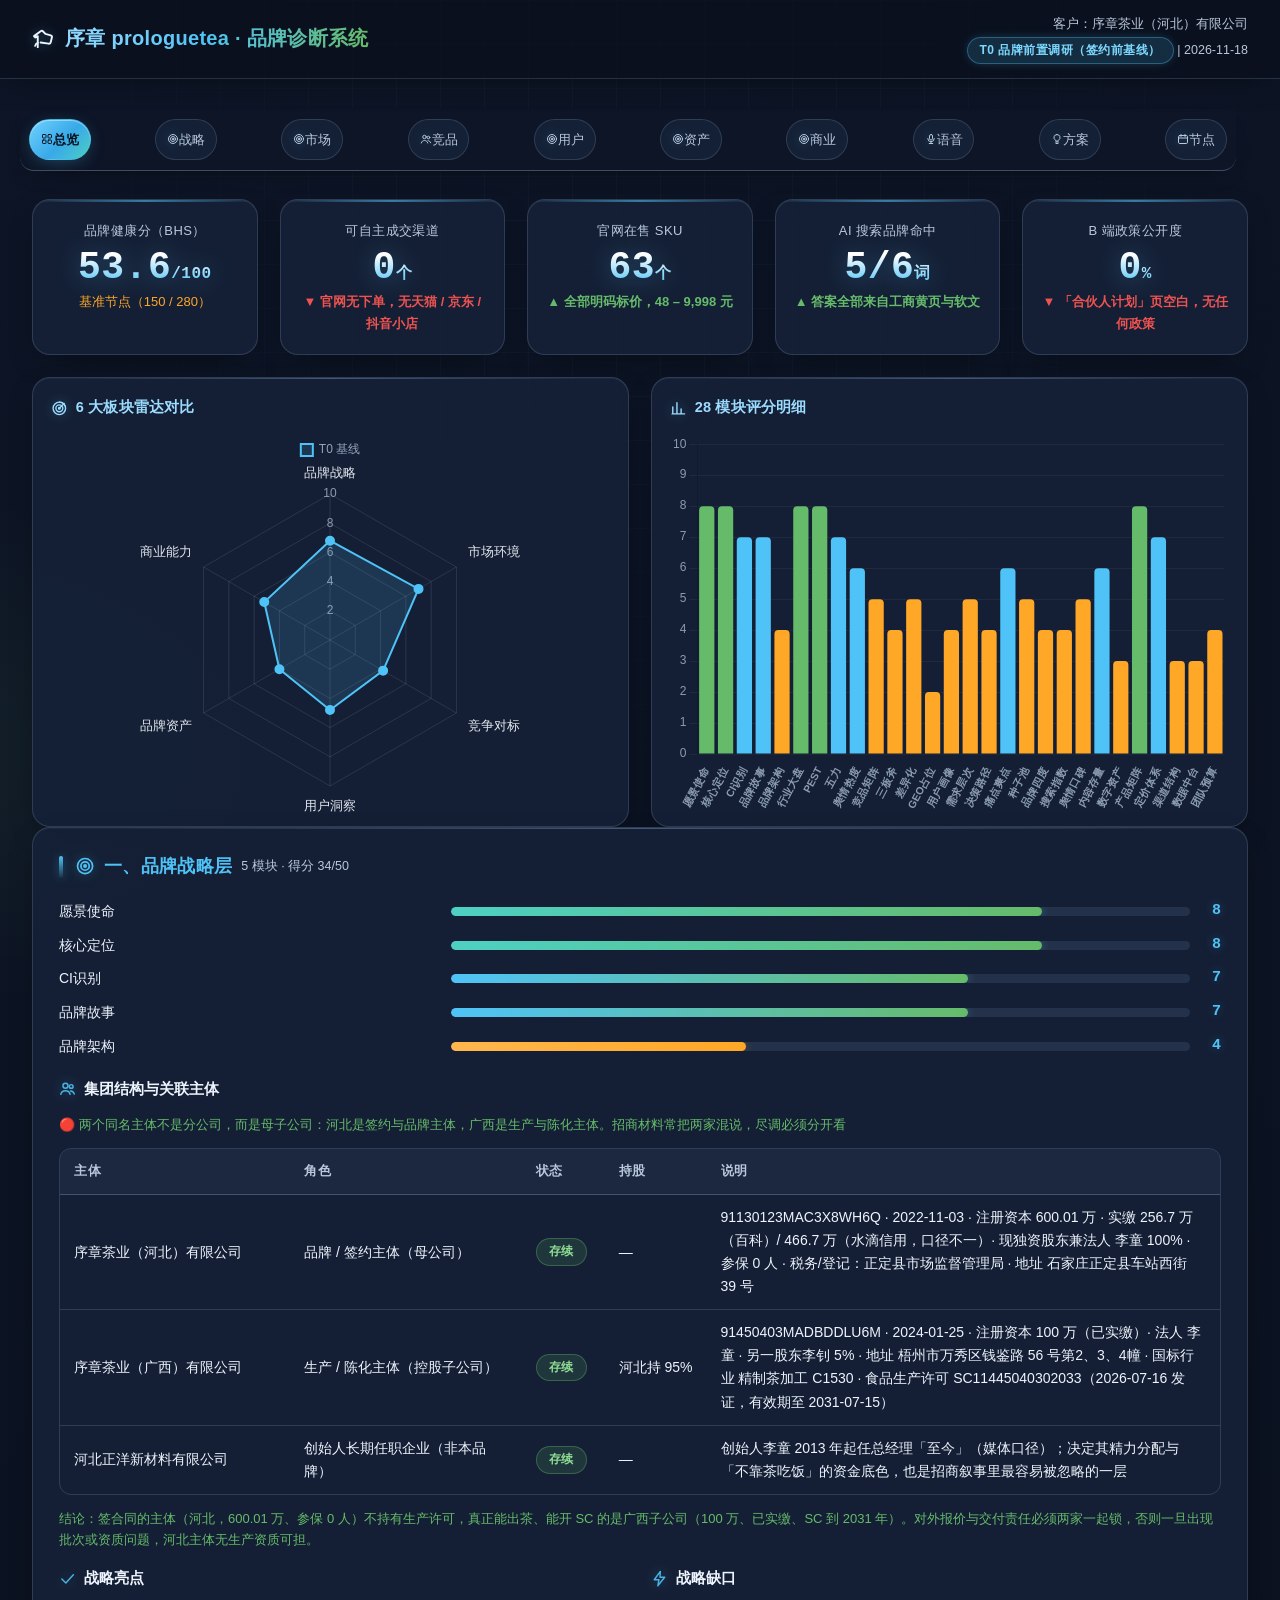
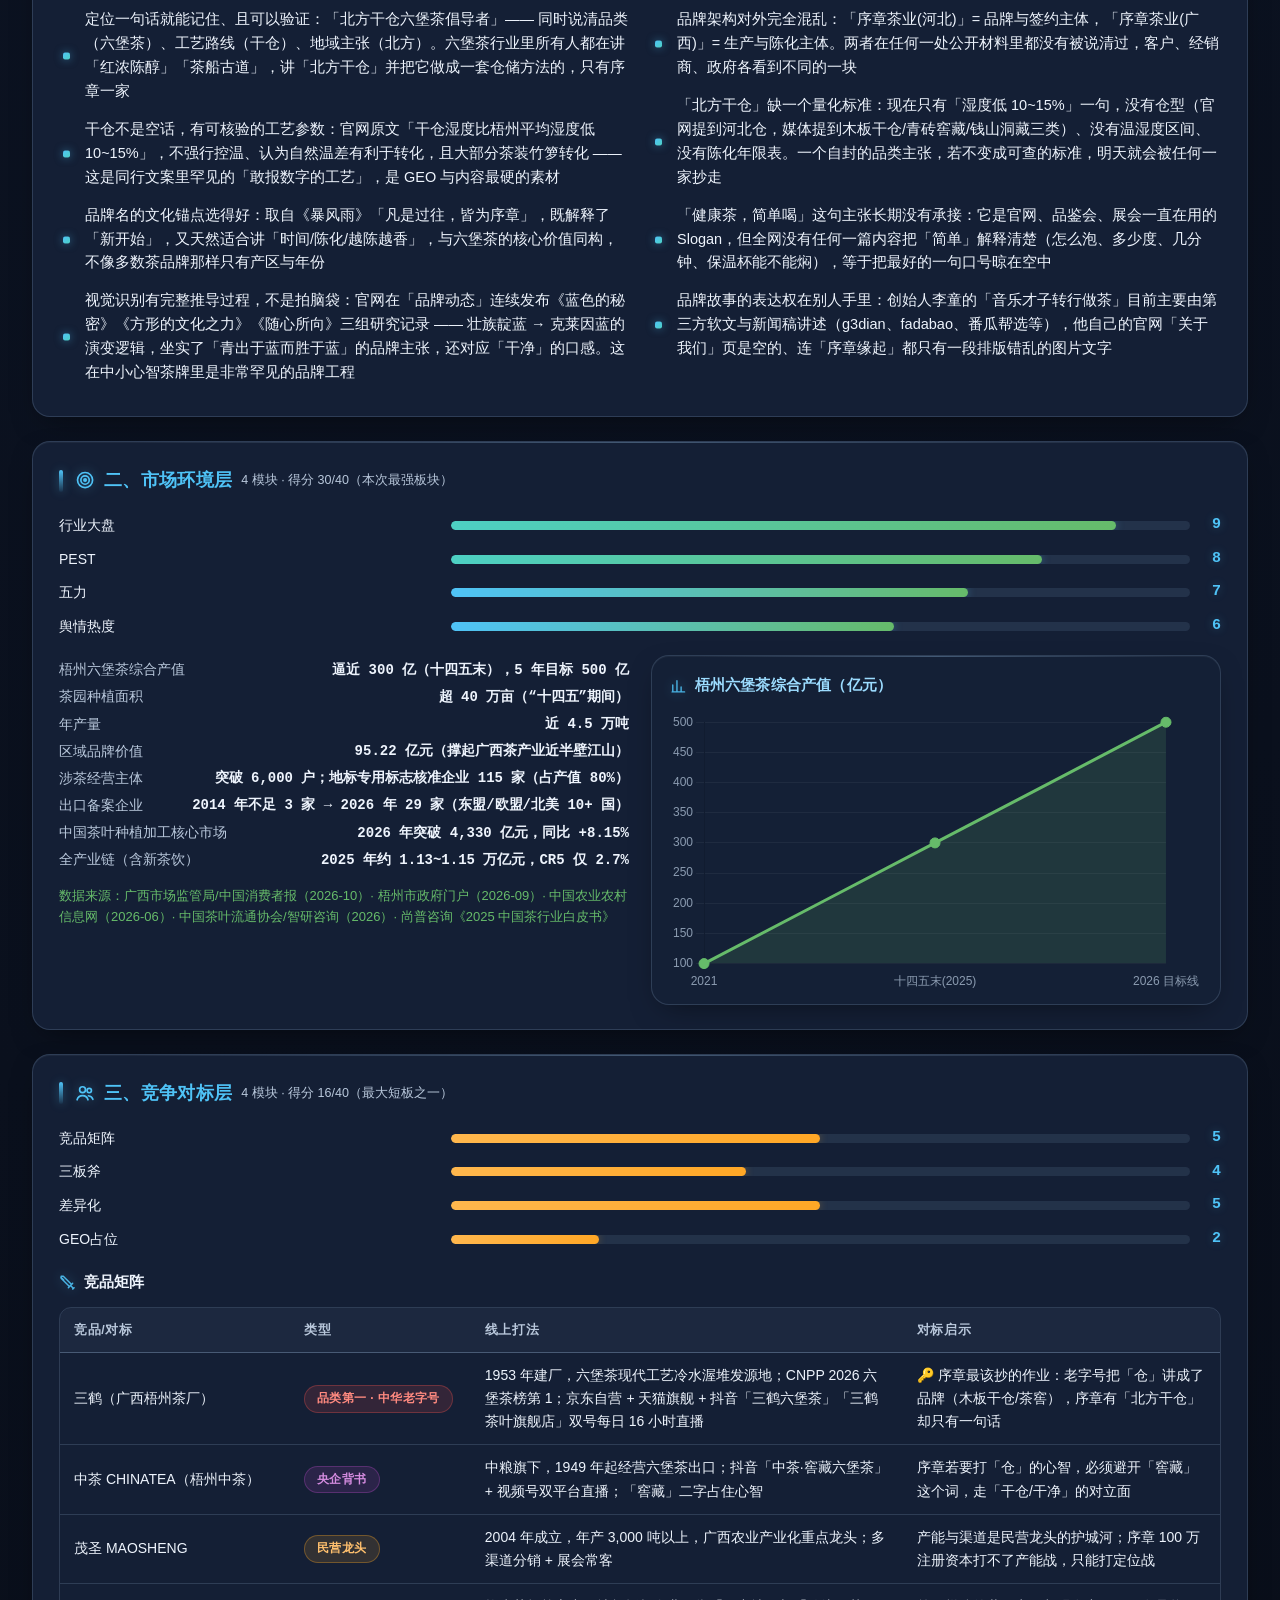
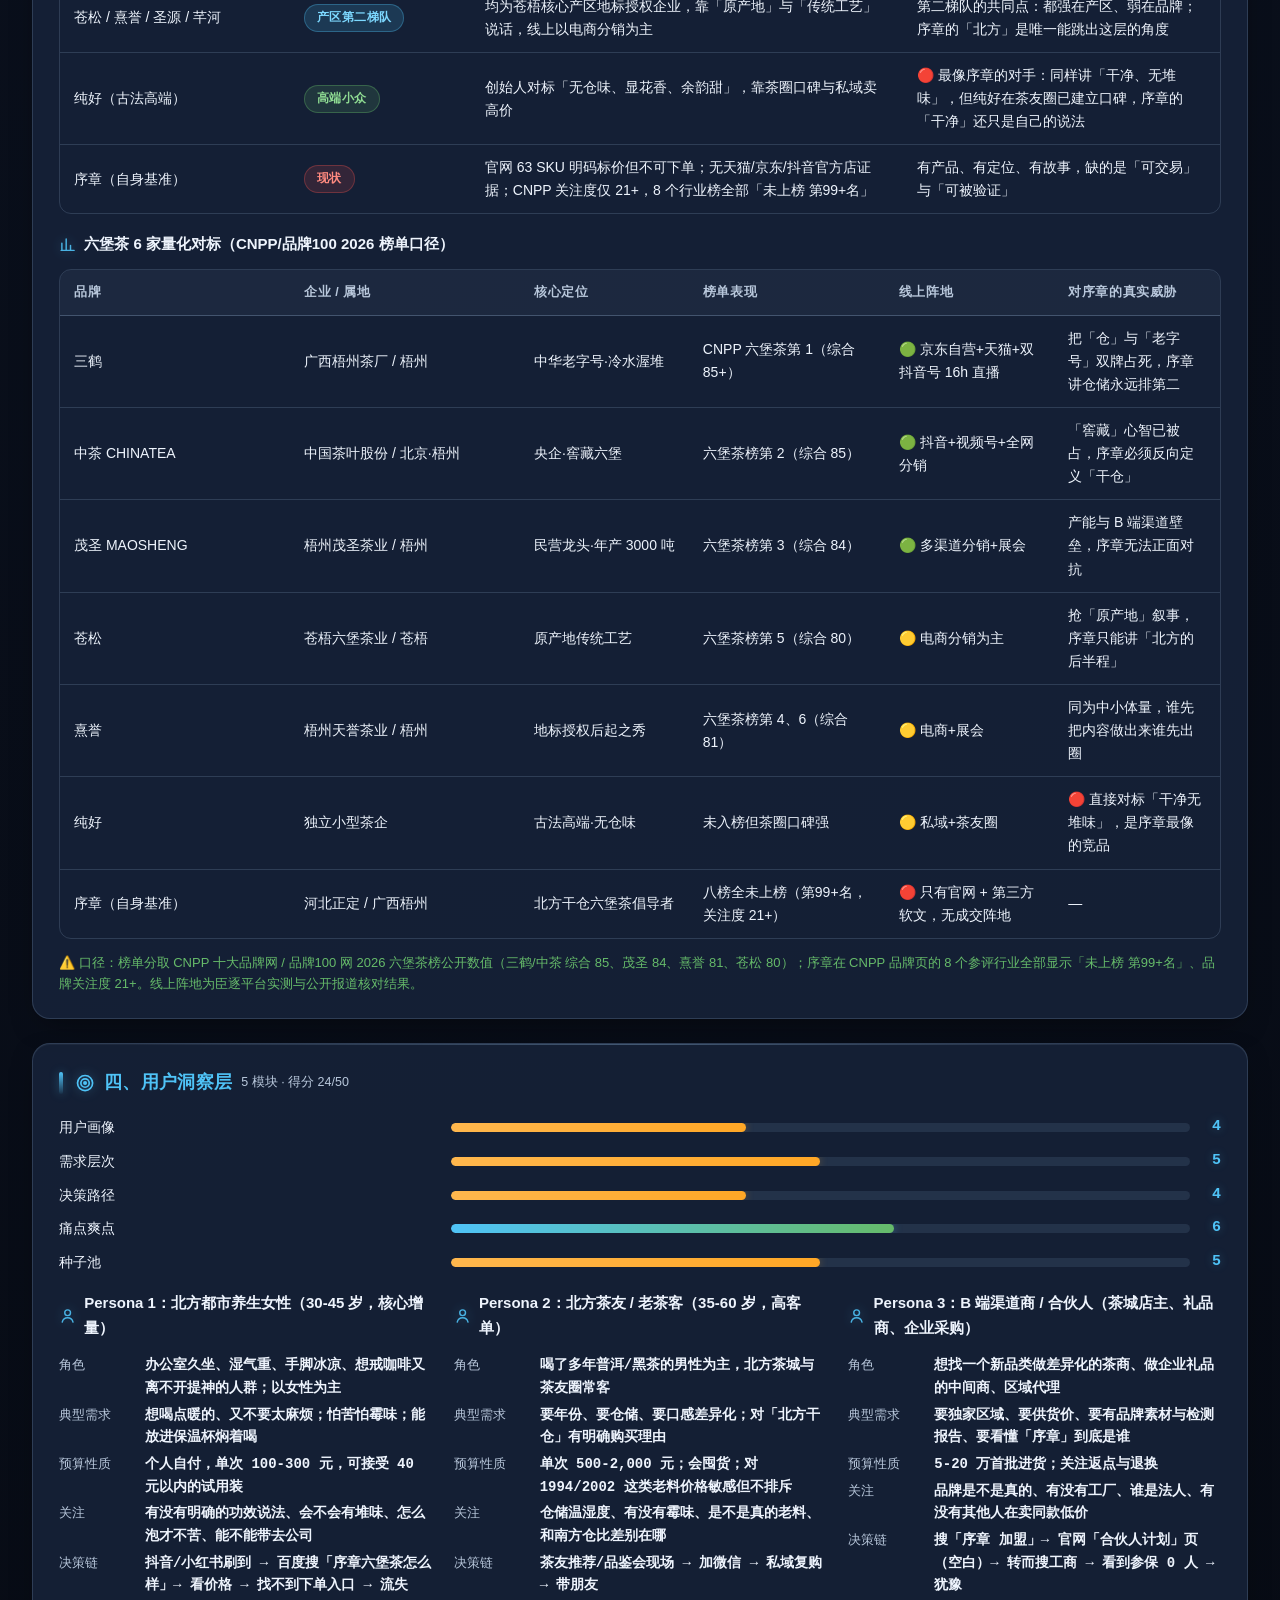
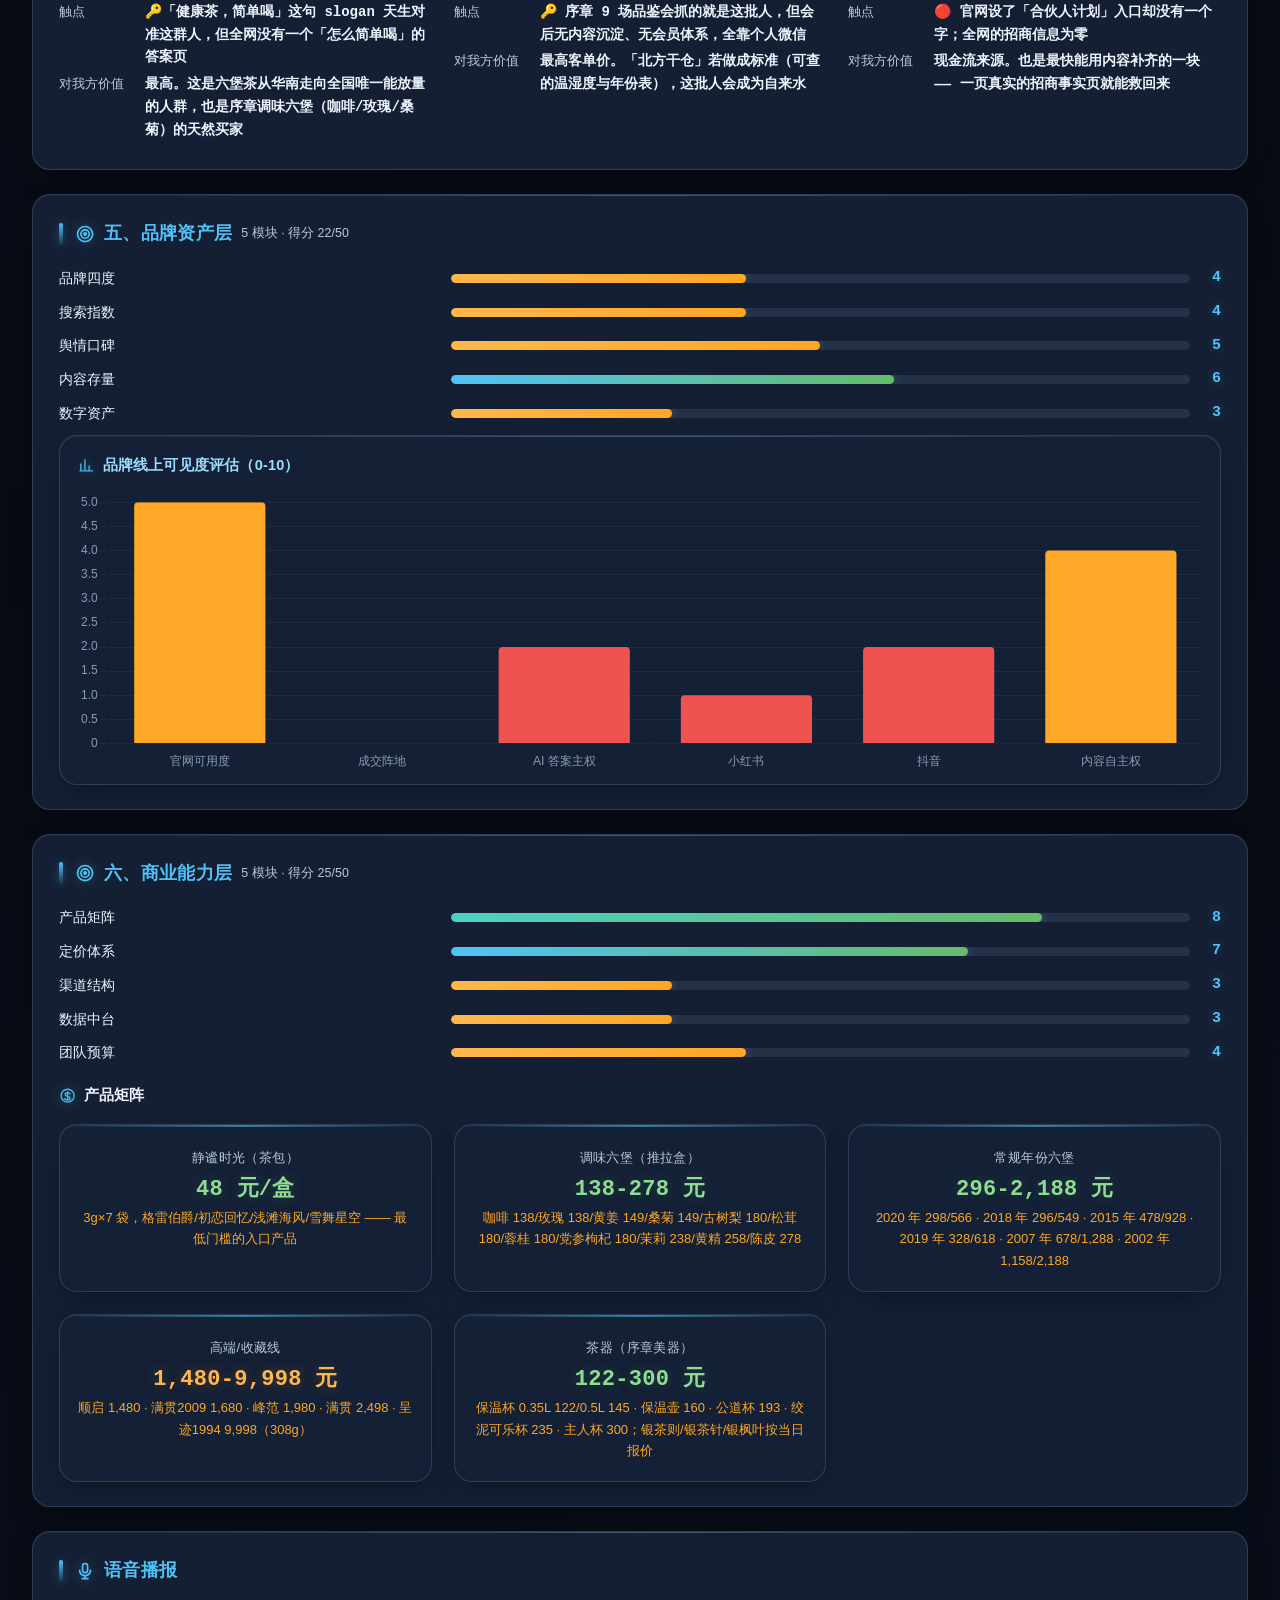
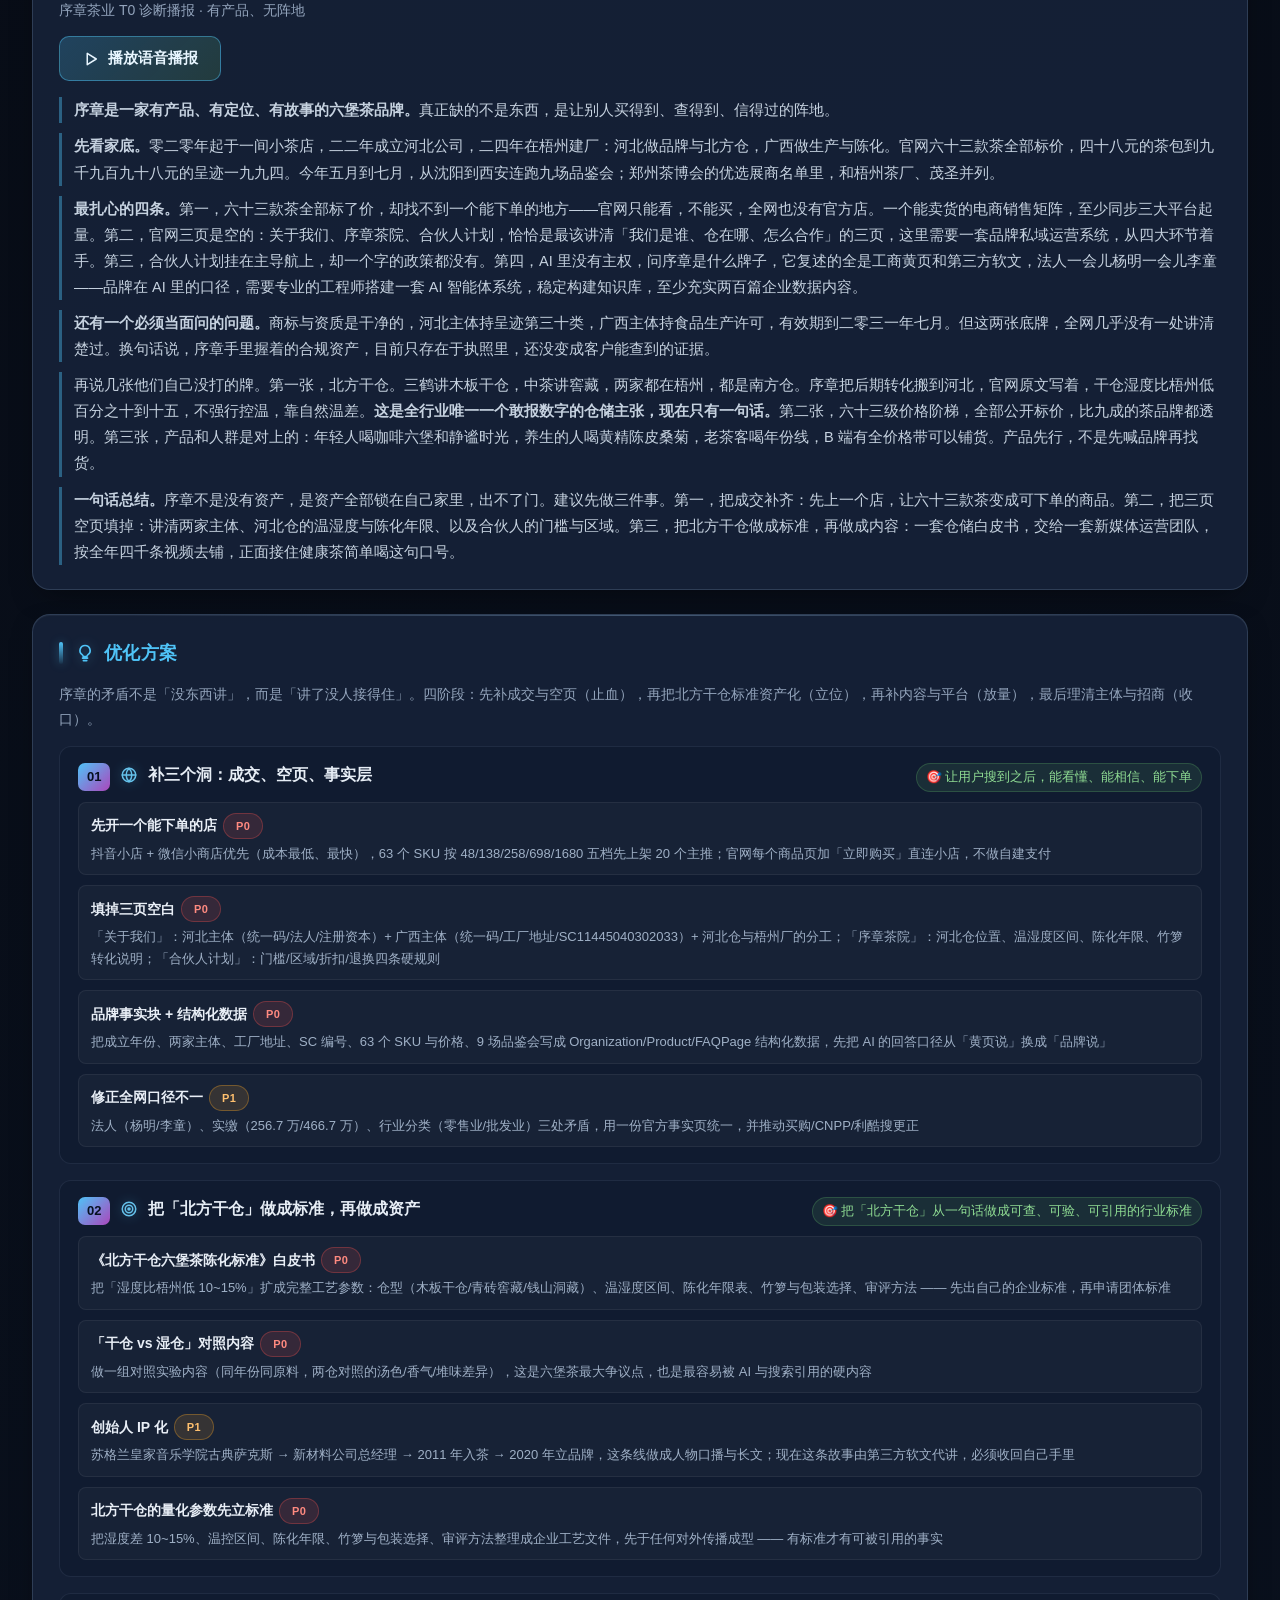
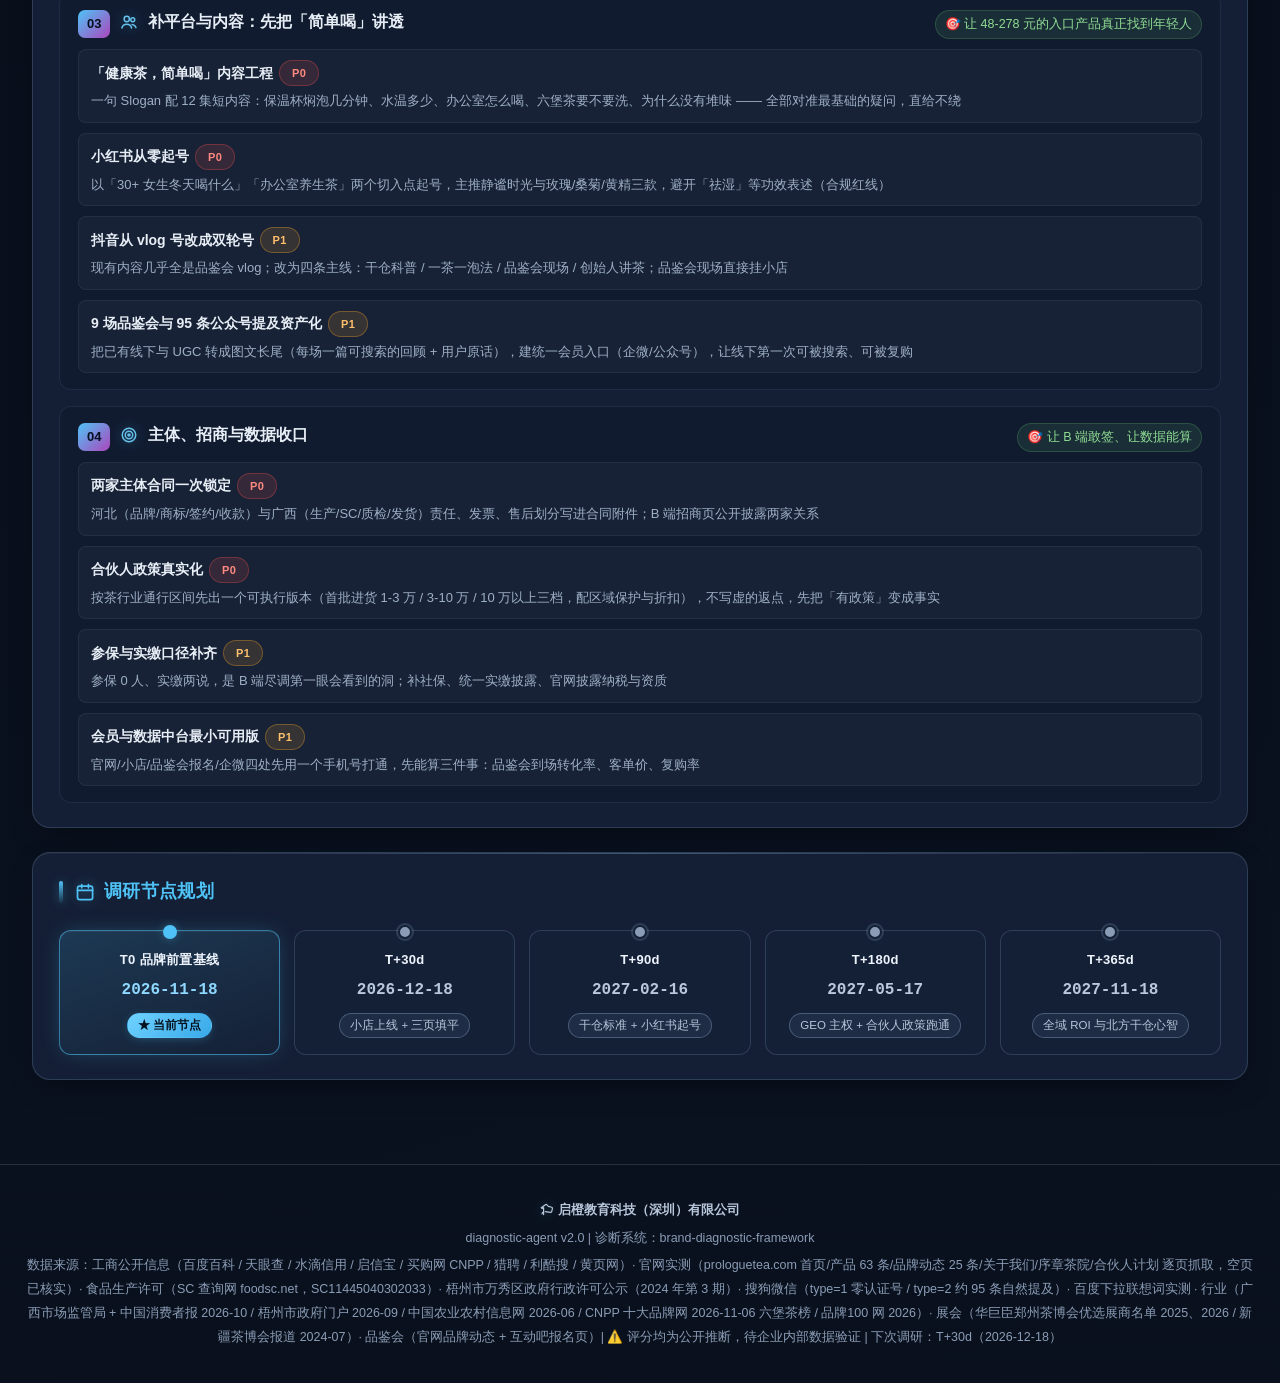
==== commit d5b50982: "fix(xuzhang): 清除华章相关内容；播报植入措辞自然化 - 删除「梧州市苍梧县华章茶业」主体条目、竞品条目、风险卡片、4 处方案条目 - 语音稿第4段改为资质合规资产（原华章段） - 品牌架" ====
--- a/xuzhang/index.html
+++ b/xuzhang/index.html
@@ -2226,13 +2226,6 @@
         "state": "存续",
         "ratio": "河北持 95%",
         "note": "91450403MADBDDLU6M · 2024-01-25 · 注册资本 100 万（已实缴）· 法人 李童 · 另一股东李钊 5% · 地址 梧州市万秀区钱鉴路 56 号第2、3、4幢 · 国标行业 精制茶加工 C1530 · 食品生产许可 SC11445040302033（2026-07-16 发证，有效期至 2031-07-15）"
-      },
-      {
-        "name": "梧州市苍梧县华章茶业有限公司",
-        "role": "曾用名关联主体（已改名）",
-        "state": "存续",
-        "ratio": "—",
-        "note": "91450421MAA7Q11U8K · 2022-10-14 · 注册资本 1,000 万 · 现法人董国廷 · 地址 苍梧县六堡镇不倚村枧田组9号 · ⚠️ 曾用名「梧州市苍梧县序章茶业有限公司」，2023-10-27 核准改名；河北主体现持「华章」第5类商标 → 疑为早期合作方后独立，需向客户当面确认关系"
       },
       {
         "name": "河北正洋新材料有限公司",
@@ -2373,7 +2366,7 @@
       ],
       "gap_title": "战略缺口",
       "gap": [
-        "品牌架构对外完全混乱：「序章茶业(河北)」= 品牌与签约主体，「序章茶业(广西)」= 生产与陈化主体，还有一个曾叫「序章茶业」的华章茶业在苍梧县独立经营。三者在任何一处公开材料里都没有被说清过，客户、经销商、政府各看到不同的一块",
+        "品牌架构对外完全混乱：「序章茶业(河北)」= 品牌与签约主体，「序章茶业(广西)」= 生产与陈化主体。两者在任何一处公开材料里都没有被说清过，客户、经销商、政府各看到不同的一块",
         "「北方干仓」缺一个量化标准：现在只有「湿度低 10~15%」一句，没有仓型（官网提到河北仓，媒体提到木板干仓/青砖窖藏/钱山洞藏三类）、没有温湿度区间、没有陈化年限表。一个自封的品类主张，若不变成可查的标准，明天就会被任何一家抄走",
         "「健康茶，简单喝」这句主张长期没有承接：它是官网、品鉴会、展会一直在用的 Slogan，但全网没有任何一篇内容把「简单」解释清楚（怎么泡、多少度、几分钟、保温杯能不能焖），等于把最好的一句口号晾在空中",
         "品牌故事的表达权在别人手里：创始人李童的「音乐才子转行做茶」目前主要由第三方软文与新闻稿讲述（g3dian、fadabao、番瓜帮选等），他自己的官网「关于我们」页是空的、连「序章缘起」都只有一段排版错乱的图片文字"
@@ -2552,15 +2545,6 @@
             "🔴 最像序章的对手：同样讲「干净、无堆味」，但纯好在茶友圈已建立口碑，序章的「干净」还只是自己的说法"
           ],
           [
-            "华章六堡茶",
-            {
-              "tag": "red",
-              "text": "同源疑似关联"
-            },
-            "抖音「华章六堡茶(长春)」账号运营中，主打「干仓六堡」「干净好茶」，与序章话术高度重合",
-            "🔴 曾用名即「序章茶业」，两者话术、定位、干仓主张几乎一致 —— 序章尚未公开的品牌资产，可能正在被另一个主体使用"
-          ],
-          [
             "序章（自身基准）",
             {
               "tag": "red",
@@ -2653,7 +2637,7 @@
       "gap": [
         "GEO 占位「有命中、无主权」：6 组 AI/搜索实测品牌 5/6 命中，但命中的全部是工商黄页（水滴/买购/CNPP）、第三方软文与百科 —— 没有一条来自品牌自己的官网或账号，等于 AI 复述的是别人写的序章",
         "八个行业榜全部缺席：CNPP 品牌页显示序章在茶业、六堡茶、公道杯、保温壶、茶杯、保温杯、河北省、石家庄市 8 个榜单均为「未上榜 第99+名」，品牌关注度 21+、得票 0 —— 与三鹤、中茶不在同一个信任层级",
-        "「干仓」这个最强差异化，正在被同源主体使用：「华章六堡茶」抖音号的话术是「干仓六堡」「干净好茶」；而华章的前身正是「梧州市苍梧县序章茶业有限公司」。序章若不在 90 天内把「北方干仓」标准化、可查化，这个位置会先被别人注册心智",
+        "「干仓」这个最强差异化，目前只有序章自己在说，且只有一句话。序章若不能在 90 天内把「北方干仓」标准化、可查化，这个位置会先被别人注册心智",
         "在华北自己的主场反而最弱：品鉴会跑遍东北、西北、中原，唯独石家庄本地只有 1 场（6/20）；河北本地搜索与本地生活平台（大众点评/高德）上找不到门店与茶空间，主场没有根据地",
         "完全没有对抗内容型竞品的弹药：纯好靠茶友 KOL 口碑卖高端，三鹤靠双号日播 16 小时，序章所有线上内容都是图文上新 + 品鉴会 vlog，没有任何一条「知识型/答疑型」内容"
       ]
@@ -2871,7 +2855,7 @@
         "官网有内容运营的痕迹：品牌动态 25 条，2026 年 6-8 月连续更新 10 条（品鉴会 vlog、郑州茶博会、蒲城站），说明有人在维护，不是僵尸站 —— 这在区域茶牌里已经算中上",
         "第三方口碑是真实而非刷量：95 条微信公众号自然提及（茶小凡、美丽慢时光、孔家作坊、茶飘香、鲁公主、白繁星、太原王府井百货、茶悦世界等），内容都是具体喝感与场景，属于真人分享",
         "频道背书一块能拿得出手：华巨臣郑州茶博会「优选展商·黑茶」与梧州茶厂（三鹤）、茂圣并列；2024 新疆国际茶文化博览会现场报道；玻利维亚前外长受赠序章六堡茶作为外事礼物（2024-10-26）",
-        "商标与资质底盘干净：河北主体持「呈迹」（第30类，2025-06-28 注册）、「华章」（第5类，2016-02-14 注册）等商标；广西主体持 SC11445040302033 食品生产许可（茶叶及相关制品，覆盖袋泡茶/混合类/六堡茶紧压茶/窨制花茶），有效期至 2031-07-15"
+        "商标与资质底盘干净：河北主体持「呈迹」（第30类，2025-06-28 注册）等商标；广西主体持 SC11445040302033 食品生产许可（茶叶及相关制品，覆盖袋泡茶/混合类/六堡茶紧压茶/窨制花茶），有效期至 2031-07-15"
       ],
       "gap_title": "资产流失（全案最致命）",
       "gap": [
@@ -2966,10 +2950,10 @@
     "script": [
       "序章是一家有产品、有定位、有故事的六堡茶品牌。真正缺的不是东西，是让别人买得到、查得到、信得过的阵地。",
       "先看家底。零二零年起于一间小茶店，二二年成立河北公司，二四年在梧州建厂：河北做品牌与北方仓，广西做生产与陈化。官网六十三款茶全部标价，四十八元的茶包到九千九百九十八元的呈迹一九九四。今年五月到七月，从沈阳到西安连跑九场品鉴会；郑州茶博会的优选展商名单里，和梧州茶厂、茂圣并列。",
-      "最扎心的四条。第一，六十三款茶全部标了价，却找不到一个能下单的地方——官网只能看，不能买，全网也没有官方店。一个能卖货的电商销售矩阵，是三大平台起。第二，官网三页是空的：关于我们、序章茶院、合伙人计划，恰恰是最该讲清「我们是谁、仓在哪、怎么合作」的三页，这套品牌私域系统本来四件套一起交付。第三，合伙人计划挂在主导航上，却一个字的政策都没有。第四，AI 里没有主权，问序章是什么牌子，它复述的全是工商黄页和第三方软文，法人一会儿杨明一会儿李童——品牌在 AI 里的口径，要靠一套 AI 智能体加上两百篇知识库重新立起来。",
-      "还有一个必须当面问的问题。广西苍梧有一家华章茶业，曾用名就是梧州市苍梧县序章茶业有限公司，二三年十月改名。它的抖音号叫华章六堡茶长春，话术是干仓六堡、干净好茶，和序章一模一样。也就是说，序章最强的那个位置——北方干仓，可能正在被同一批人用另一个名字使用。",
+      "最扎心的四条。第一，六十三款茶全部标了价，却找不到一个能下单的地方——官网只能看，不能买，全网也没有官方店。一个能卖货的电商销售矩阵，至少同步三大平台起量。第二，官网三页是空的：关于我们、序章茶院、合伙人计划，恰恰是最该讲清「我们是谁、仓在哪、怎么合作」的三页，这里需要一套品牌私域运营系统，从四大环节着手。第三，合伙人计划挂在主导航上，却一个字的政策都没有。第四，AI 里没有主权，问序章是什么牌子，它复述的全是工商黄页和第三方软文，法人一会儿杨明一会儿李童——品牌在 AI 里的口径，需要专业的工程师搭建一套 AI 智能体系统，稳定构建知识库，至少充实两百篇企业数据内容。",
+      "还有一个必须当面问的问题。商标与资质是干净的，河北主体持呈迹第三十类，广西主体持食品生产许可，有效期到二零三一年七月。但这两张底牌，全网几乎没有一处讲清楚过。换句话说，序章手里握着的合规资产，目前只存在于执照里，还没变成客户能查到的证据。",
       "再说几张他们自己没打的牌。第一张，北方干仓。三鹤讲木板干仓，中茶讲窖藏，两家都在梧州，都是南方仓。序章把后期转化搬到河北，官网原文写着，干仓湿度比梧州低百分之十到十五，不强行控温，靠自然温差。这是全行业唯一一个敢报数字的仓储主张，现在只有一句话。第二张，六十三级价格阶梯，全部公开标价，比九成的茶品牌都透明。第三张，产品和人群是对上的：年轻人喝咖啡六堡和静谧时光，养生的人喝黄精陈皮桑菊，老茶客喝年份线，B 端有全价格带可以铺货。产品先行，不是先喊品牌再找货。",
-      "一句话总结。序章不是没有资产，是资产全部锁在自己家里，出不了门。建议先做三件事。第一，把成交补齐：先上一个店，让六十三款茶变成可下单的商品。第二，把三页空页填掉：讲清两家主体、河北仓的温湿度与陈化年限、以及合伙人的门槛与区域。第三，把北方干仓做成标准，再做成内容：一套仓储白皮书，按全年四千条视频的新媒体矩阵去铺，正面接住健康茶简单喝这句口号。"
+      "一句话总结。序章不是没有资产，是资产全部锁在自己家里，出不了门。建议先做三件事。第一，把成交补齐：先上一个店，让六十三款茶变成可下单的商品。第二，把三页空页填掉：讲清两家主体、河北仓的温湿度与陈化年限、以及合伙人的门槛与区域。第三，把北方干仓做成标准，再做成内容：一套仓储白皮书，交给一套新媒体运营团队，按全年四千条视频去铺，正面接住健康茶简单喝这句口号。"
     ]
   },
   "plan": {
@@ -3007,7 +2991,7 @@
         "no": "02",
         "title": "把「北方干仓」做成标准，再做成资产",
         "icon": "sparkles",
-        "goal": "抢在「华章」等同源主体之前，把品类位置注册进心智",
+        "goal": "把「北方干仓」从一句话做成可查、可验、可引用的行业标准",
         "items": [
           {
             "t": "《北方干仓六堡茶陈化标准》白皮书",
@@ -3025,8 +3009,8 @@
             "prio": "P1"
           },
           {
-            "t": "与「华章」的关系当面定案",
-            "d": "华章茶业曾用名即「梧州市苍梧县序章茶业有限公司」，且抖音仍用「干仓六堡/干净好茶」话术 —— 是历史合作、代工、还是分家，必须书面对齐，否则所有「北方干仓」投入都在为另一个主体铺路",
+            "t": "北方干仓的量化参数先立标准",
+            "d": "把湿度差 10~15%、温控区间、陈化年限、竹箩与包装选择、审评方法整理成企业工艺文件，先于任何对外传播成型 —— 有标准才有可被引用的事实",
             "prio": "P0"
           }
         ]
@@ -3136,8 +3120,8 @@
     },
     {
       "no": "03",
-      "title": "最强的「北方干仓」正在被同源主体使用",
-      "body": "广西苍梧县华章茶业（91450421MAA7Q11U8K）曾用名即「梧州市苍梧县序章茶业有限公司」，2023-10-27 改名；其抖音号「华章六堡茶(长春)」话术为「干仓六堡/干净好茶」，与序章高度重合。序章不尽快把北方干仓标准化，位置会先被别人注册。",
+      "title": "最强的「北方干仓」还只停在官网一句话",
+      "body": "官网原文只写了「干仓湿度比梧州低 10~15%，不强行控温，靠自然温差」。这是全行业唯一敢报数字的仓储主张，却没有工艺文件、没有对照数据、没有第三方可核验的说明。不尽快标准化，这个位置会先被别人注册。",
       "level": "high"
     },
     {
@@ -3200,8 +3184,8 @@
           "prio": "P0"
         },
         {
-          "t": "与「华章」关系书面对齐",
-          "d": "历史合作/代工/分家三种可能必须定案，否则等于给别人做嫁衣",
+          "t": "北方干仓白皮书定稿并对外发布",
+          "d": "把工艺参数、对照实验、审评结论写成可下载的白皮书，官网设固定入口，供客户、经销商与 AI 检索引用",
           "prio": "P0"
         }
       ]
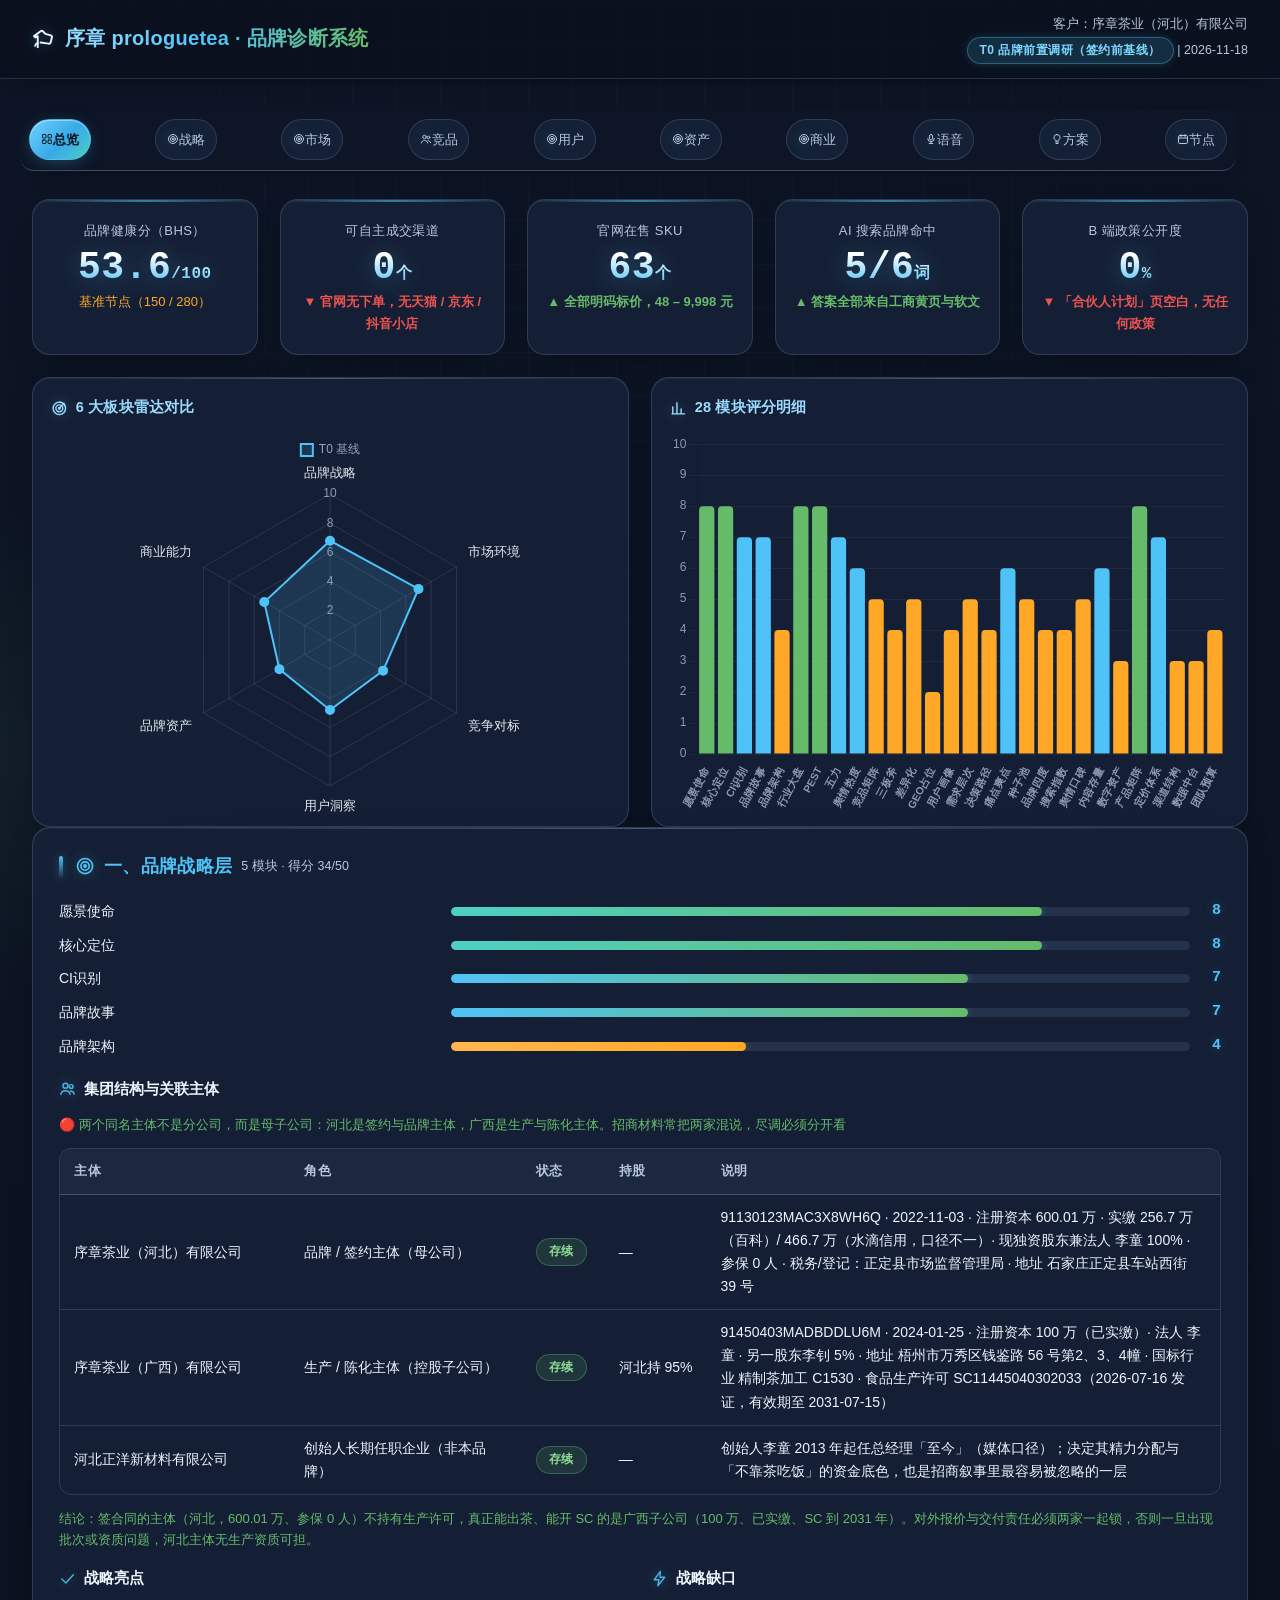
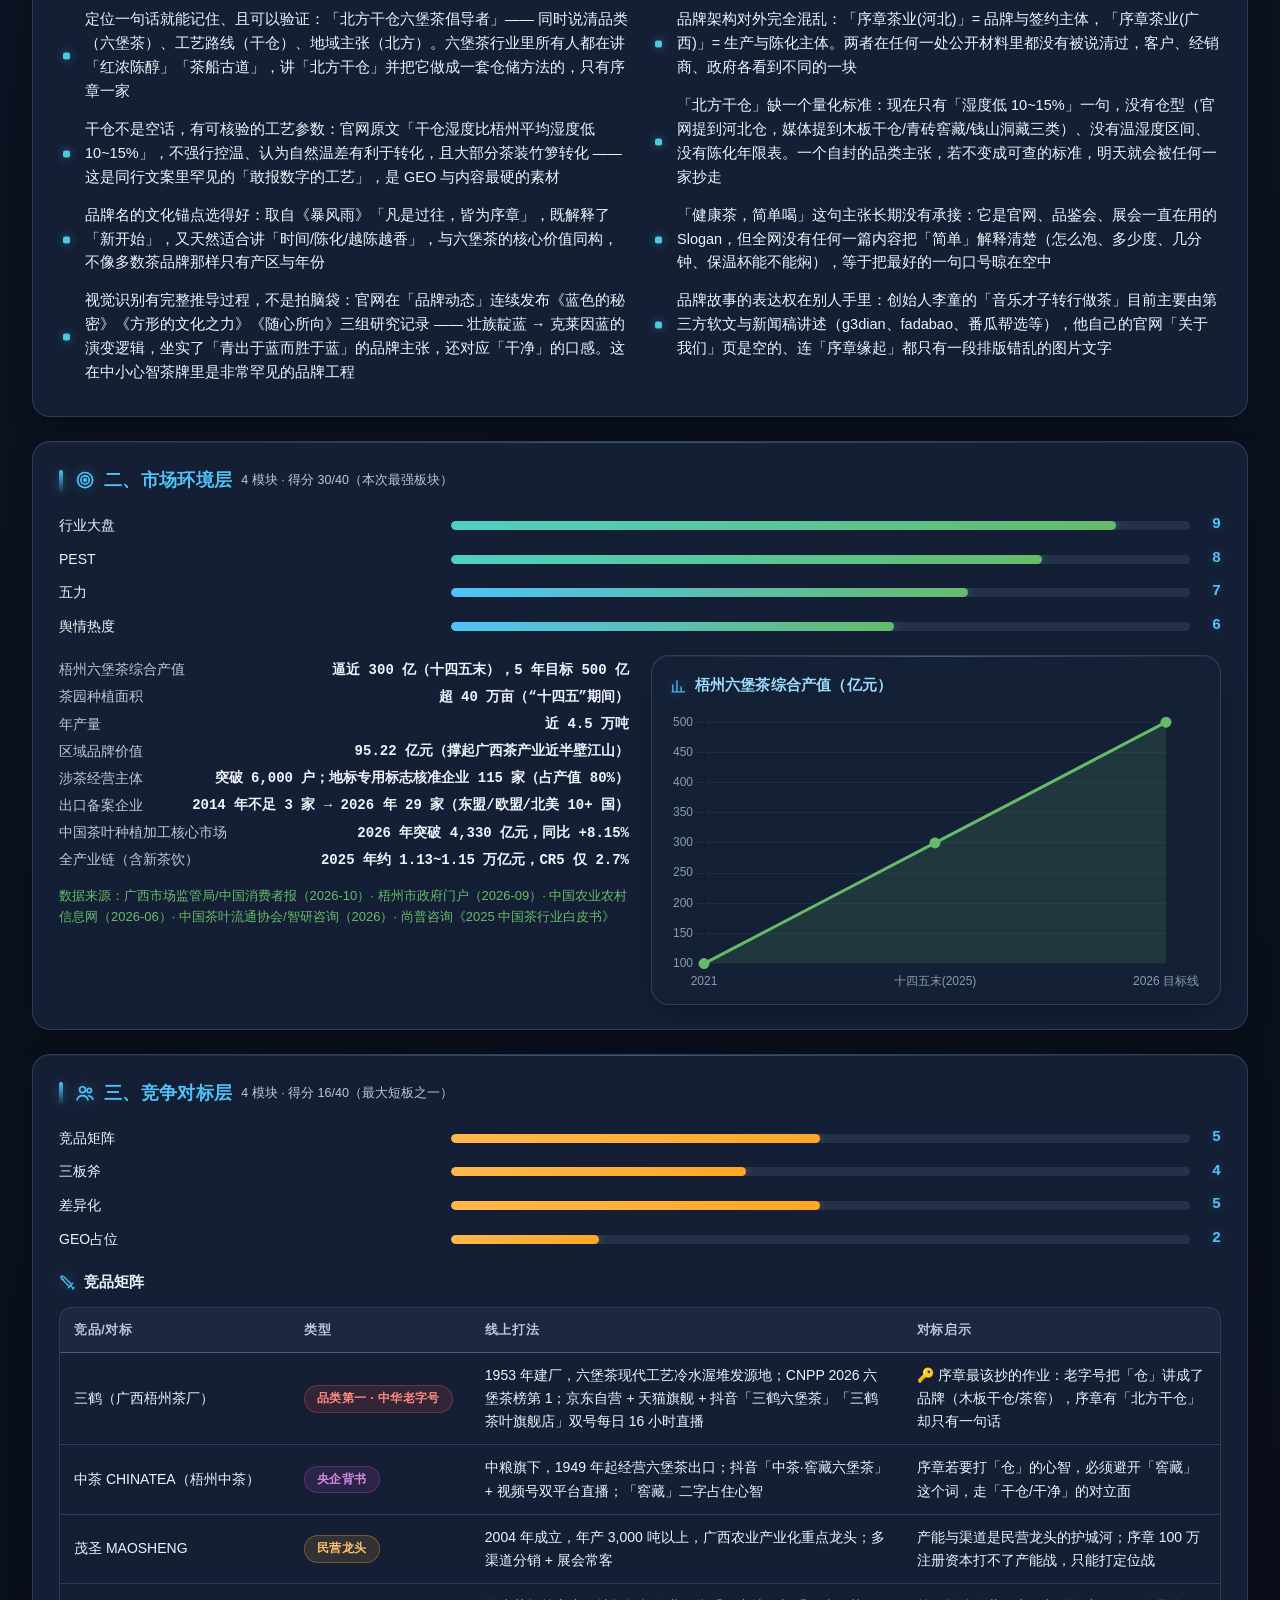
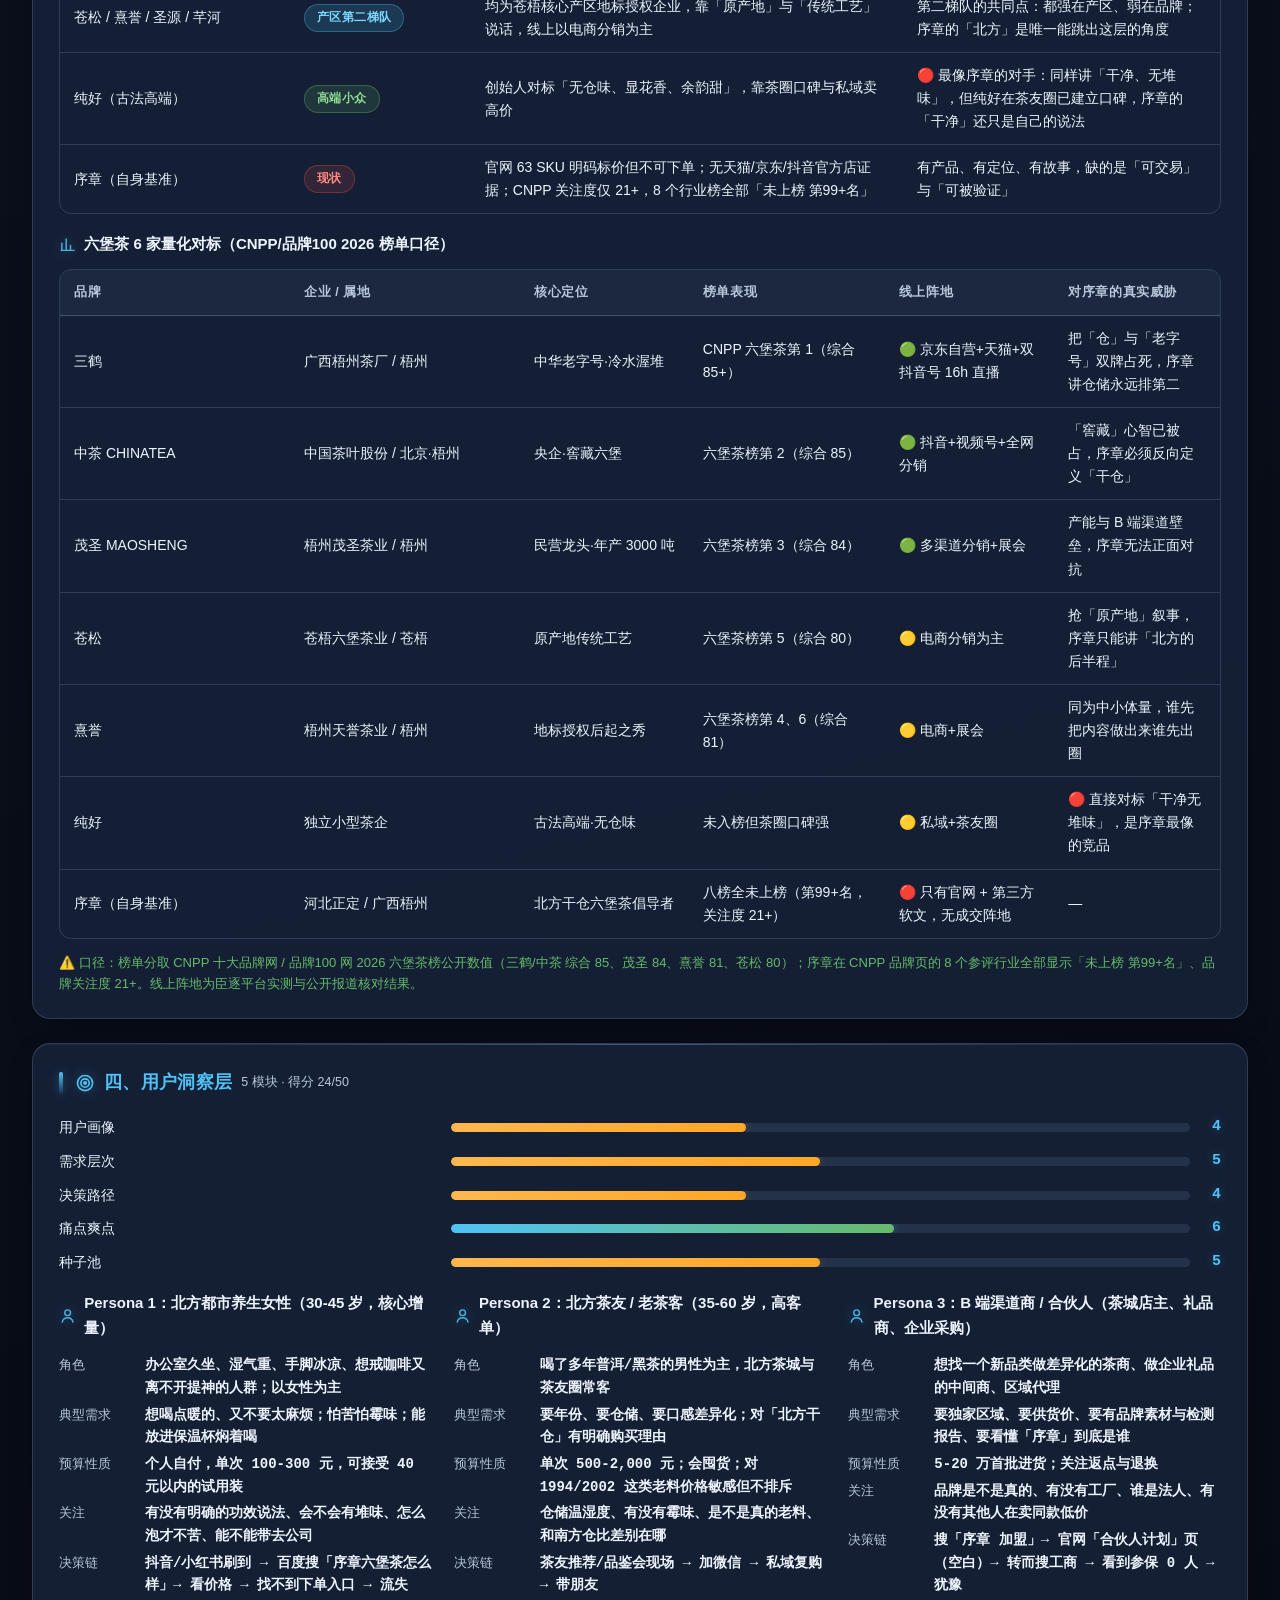
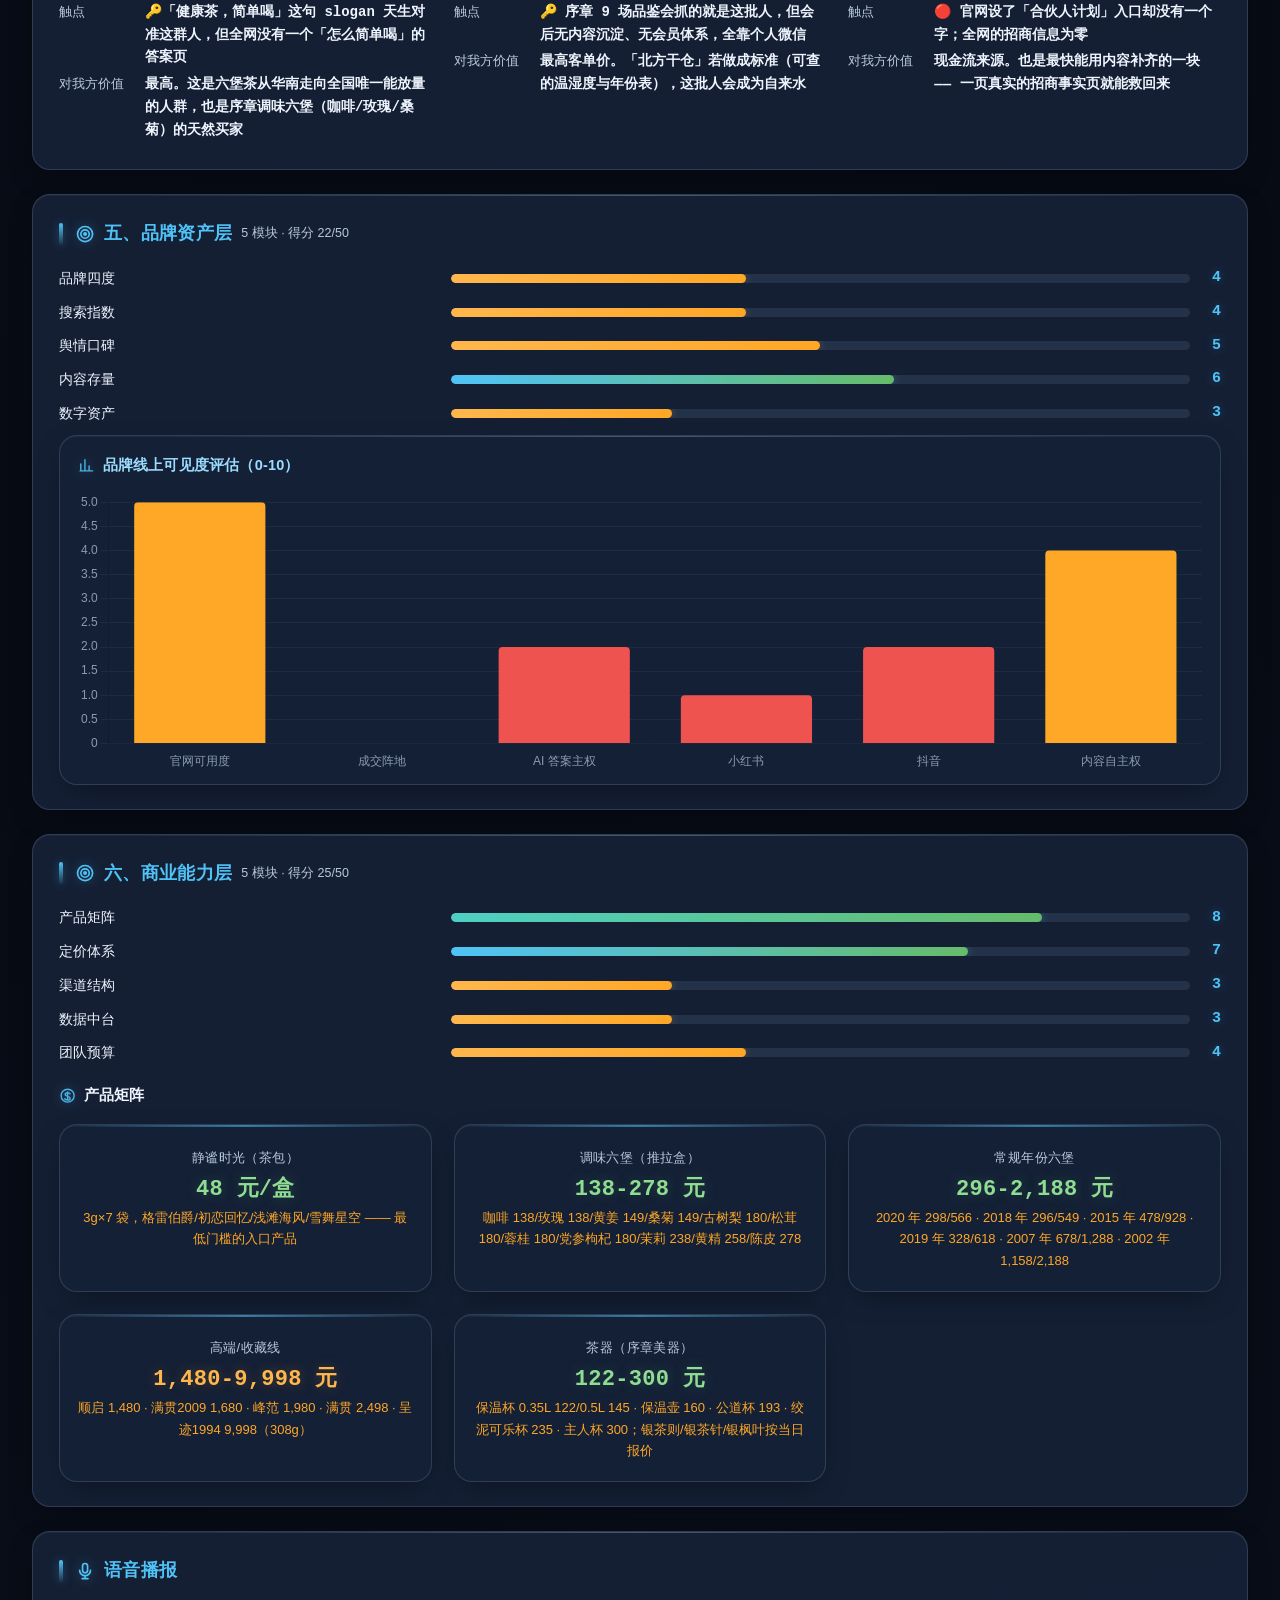
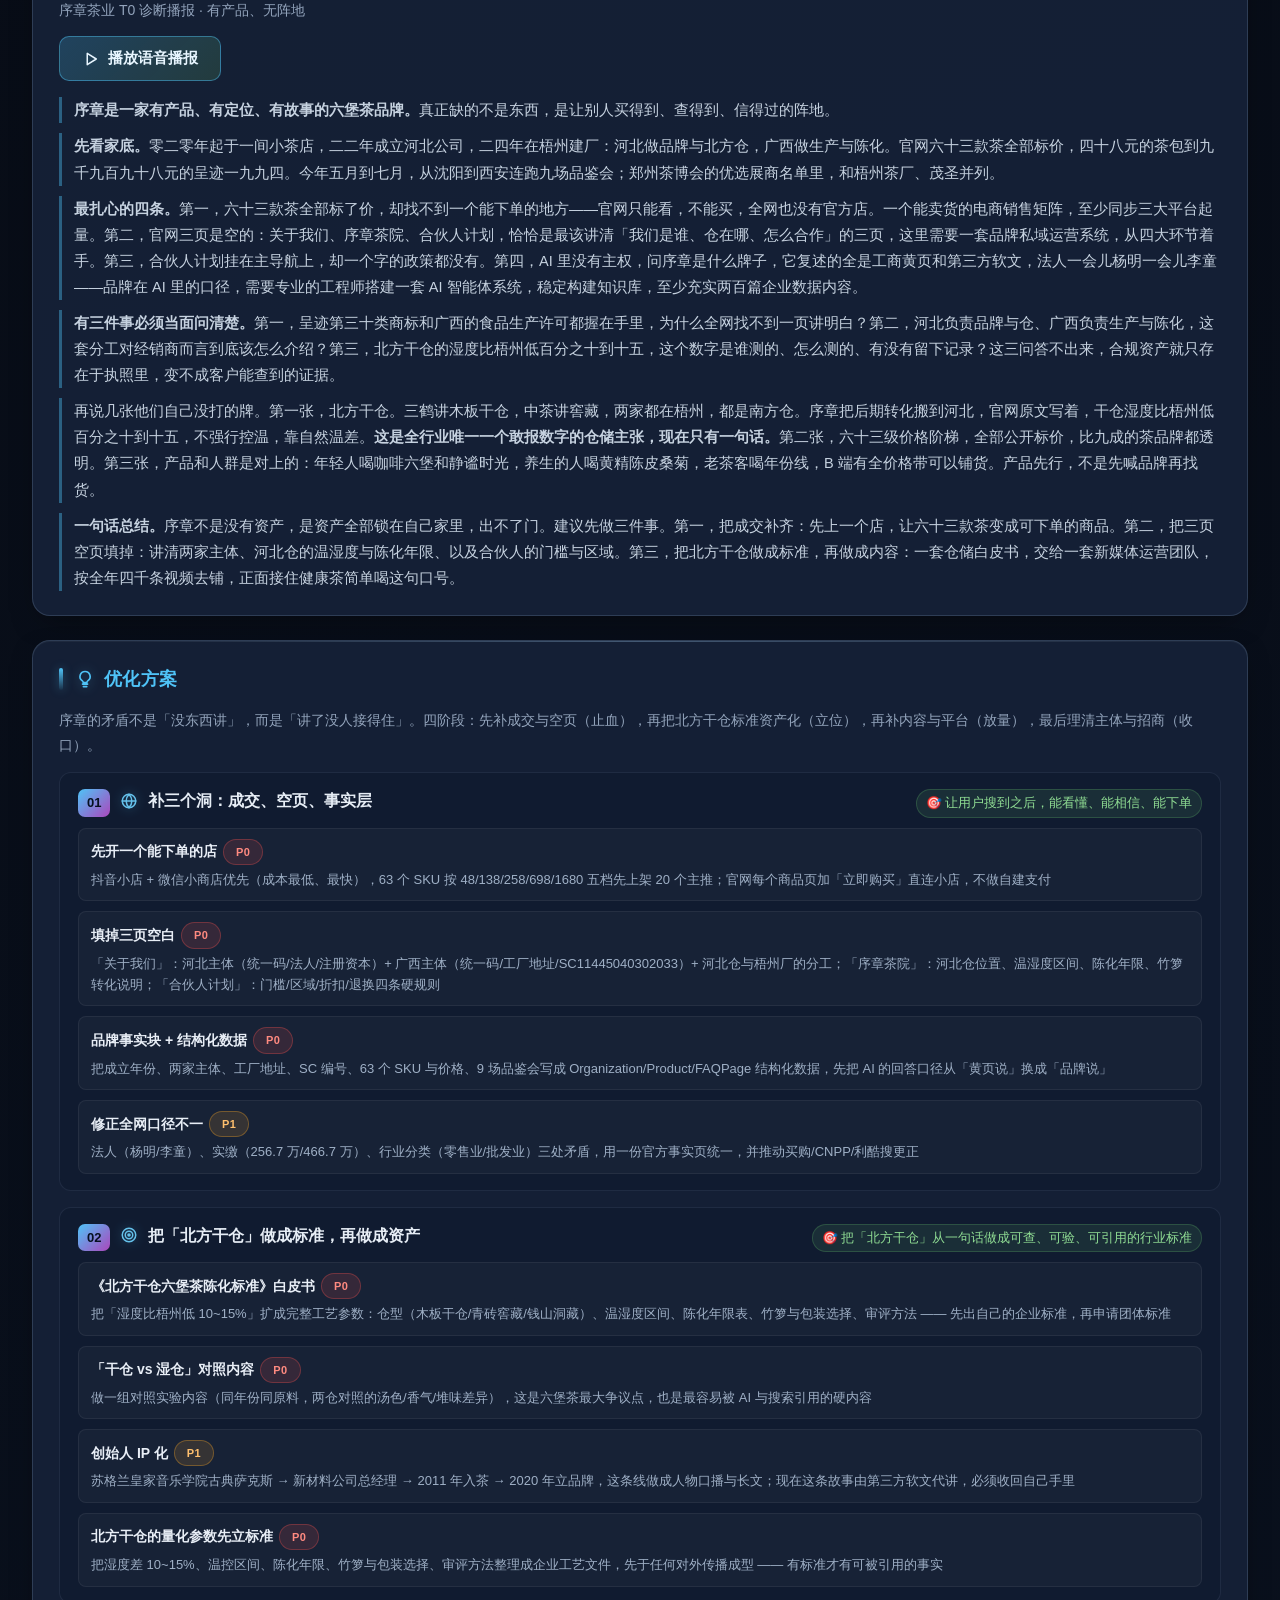
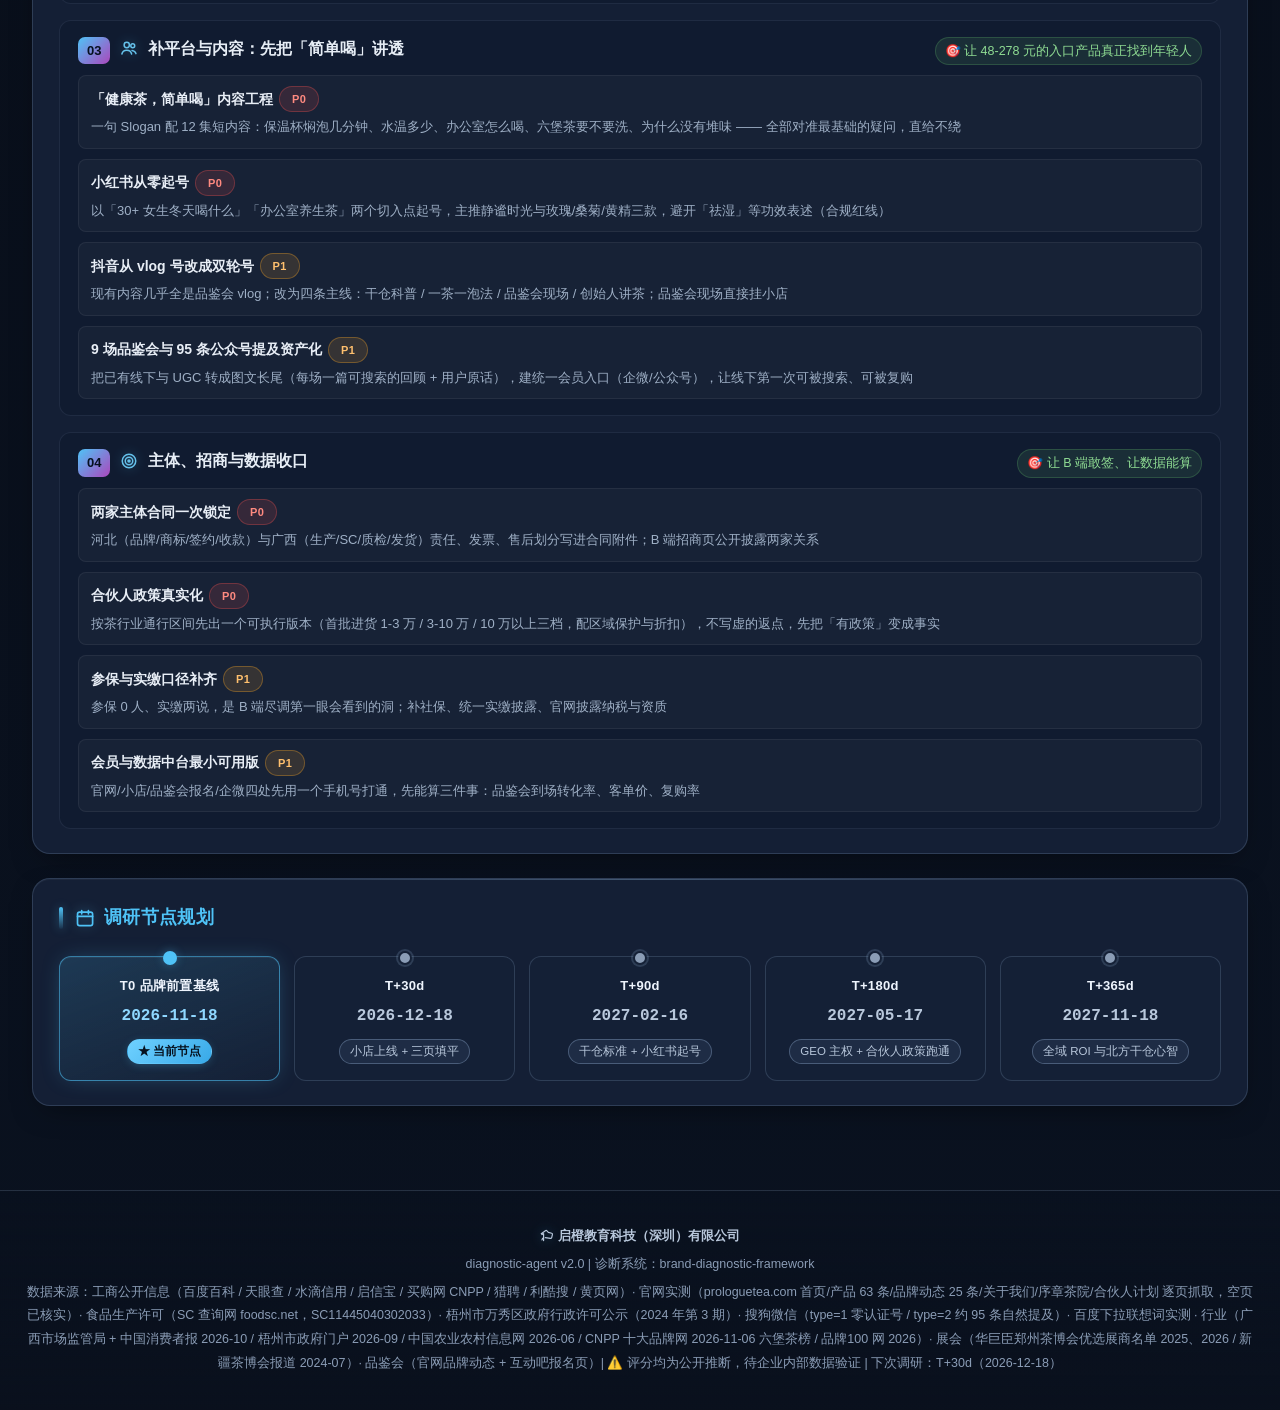
==== commit 04833361: "fix(xuzhang): 语音播报第4段改为真问句（原title称问句但正文是陈述） - 「还有一个必须当面问的问题」→「有三件事必须当面问清楚」，配三个实际问句 - 新增 _headers 供 C" ====
--- a/xuzhang/index.html
+++ b/xuzhang/index.html
@@ -2951,7 +2951,7 @@
       "序章是一家有产品、有定位、有故事的六堡茶品牌。真正缺的不是东西，是让别人买得到、查得到、信得过的阵地。",
       "先看家底。零二零年起于一间小茶店，二二年成立河北公司，二四年在梧州建厂：河北做品牌与北方仓，广西做生产与陈化。官网六十三款茶全部标价，四十八元的茶包到九千九百九十八元的呈迹一九九四。今年五月到七月，从沈阳到西安连跑九场品鉴会；郑州茶博会的优选展商名单里，和梧州茶厂、茂圣并列。",
       "最扎心的四条。第一，六十三款茶全部标了价，却找不到一个能下单的地方——官网只能看，不能买，全网也没有官方店。一个能卖货的电商销售矩阵，至少同步三大平台起量。第二，官网三页是空的：关于我们、序章茶院、合伙人计划，恰恰是最该讲清「我们是谁、仓在哪、怎么合作」的三页，这里需要一套品牌私域运营系统，从四大环节着手。第三，合伙人计划挂在主导航上，却一个字的政策都没有。第四，AI 里没有主权，问序章是什么牌子，它复述的全是工商黄页和第三方软文，法人一会儿杨明一会儿李童——品牌在 AI 里的口径，需要专业的工程师搭建一套 AI 智能体系统，稳定构建知识库，至少充实两百篇企业数据内容。",
-      "还有一个必须当面问的问题。商标与资质是干净的，河北主体持呈迹第三十类，广西主体持食品生产许可，有效期到二零三一年七月。但这两张底牌，全网几乎没有一处讲清楚过。换句话说，序章手里握着的合规资产，目前只存在于执照里，还没变成客户能查到的证据。",
+      "有三件事必须当面问清楚。第一，呈迹第三十类商标和广西的食品生产许可都握在手里，为什么全网找不到一页讲明白？第二，河北负责品牌与仓、广西负责生产与陈化，这套分工对经销商而言到底该怎么介绍？第三，北方干仓的湿度比梧州低百分之十到十五，这个数字是谁测的、怎么测的、有没有留下记录？这三问答不出来，合规资产就只存在于执照里，变不成客户能查到的证据。",
       "再说几张他们自己没打的牌。第一张，北方干仓。三鹤讲木板干仓，中茶讲窖藏，两家都在梧州，都是南方仓。序章把后期转化搬到河北，官网原文写着，干仓湿度比梧州低百分之十到十五，不强行控温，靠自然温差。这是全行业唯一一个敢报数字的仓储主张，现在只有一句话。第二张，六十三级价格阶梯，全部公开标价，比九成的茶品牌都透明。第三张，产品和人群是对上的：年轻人喝咖啡六堡和静谧时光，养生的人喝黄精陈皮桑菊，老茶客喝年份线，B 端有全价格带可以铺货。产品先行，不是先喊品牌再找货。",
       "一句话总结。序章不是没有资产，是资产全部锁在自己家里，出不了门。建议先做三件事。第一，把成交补齐：先上一个店，让六十三款茶变成可下单的商品。第二，把三页空页填掉：讲清两家主体、河北仓的温湿度与陈化年限、以及合伙人的门槛与区域。第三，把北方干仓做成标准，再做成内容：一套仓储白皮书，交给一套新媒体运营团队，按全年四千条视频去铺，正面接住健康茶简单喝这句口号。"
     ]
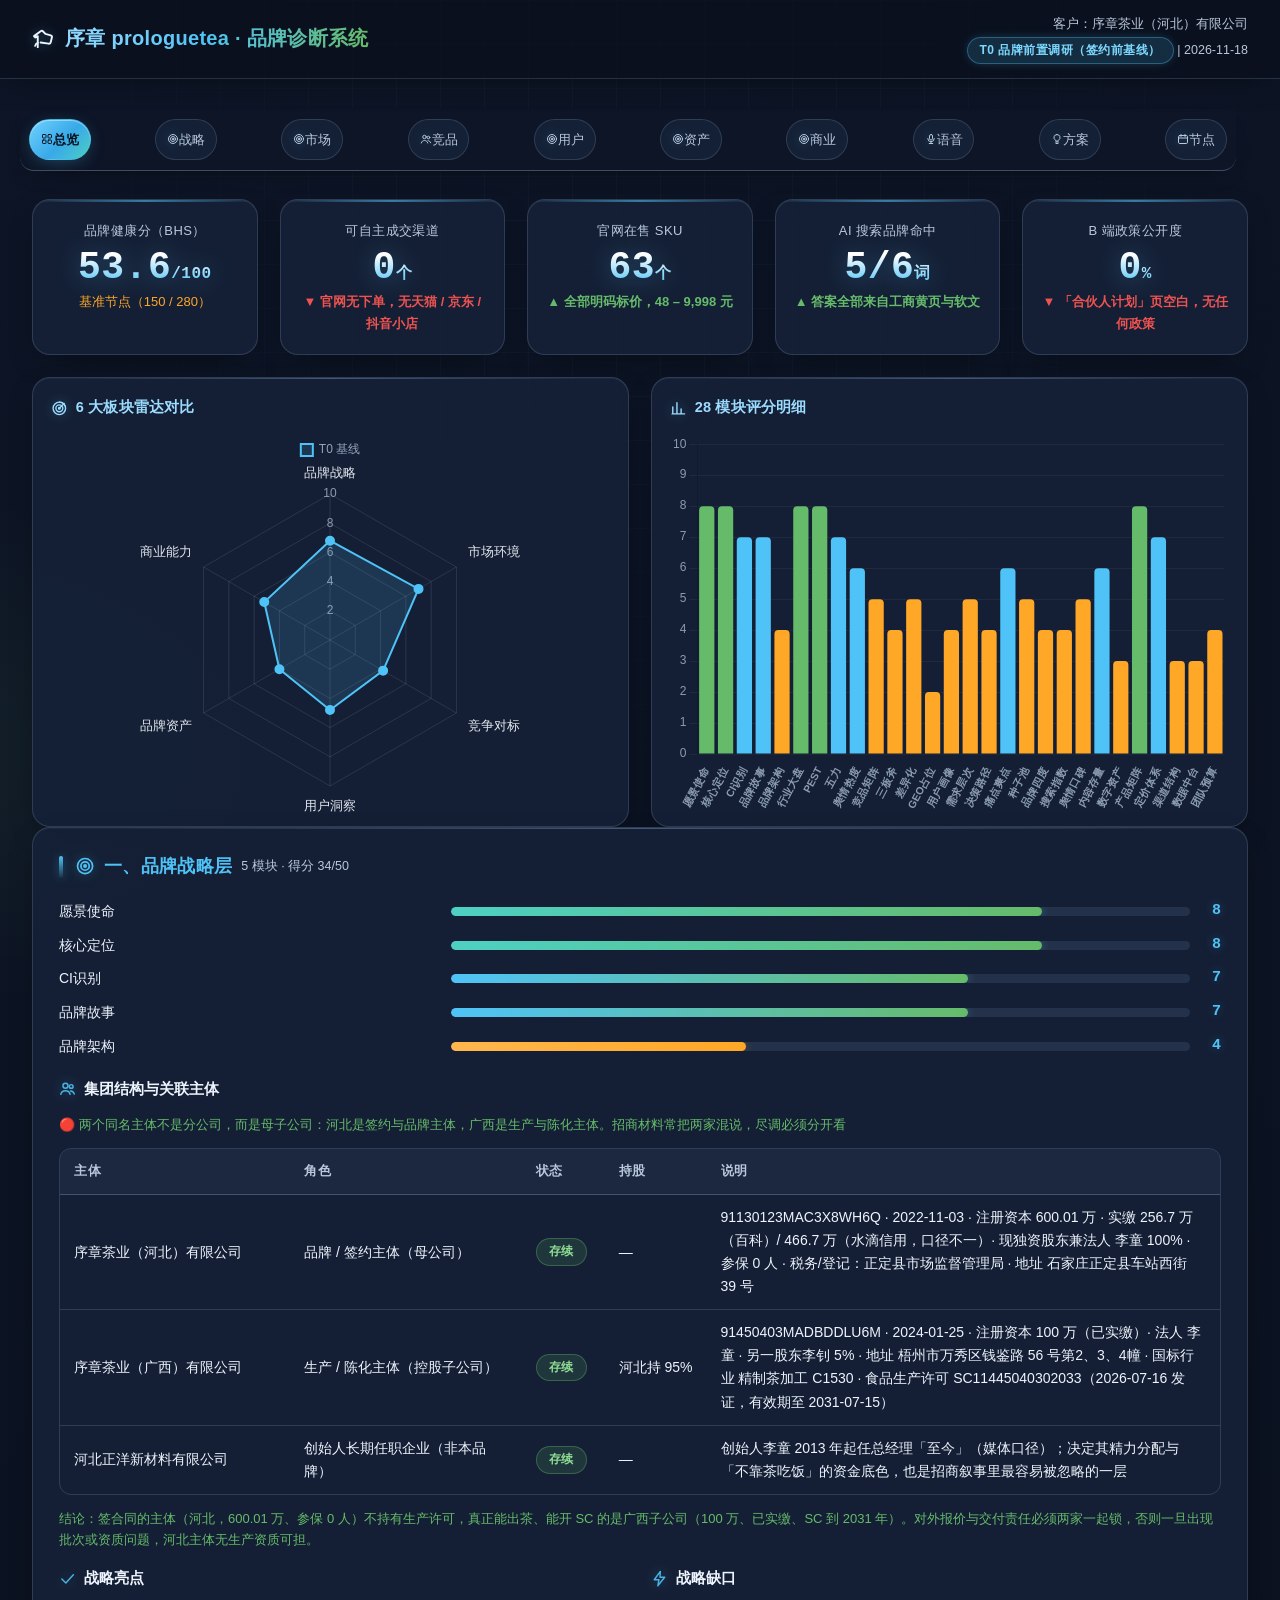
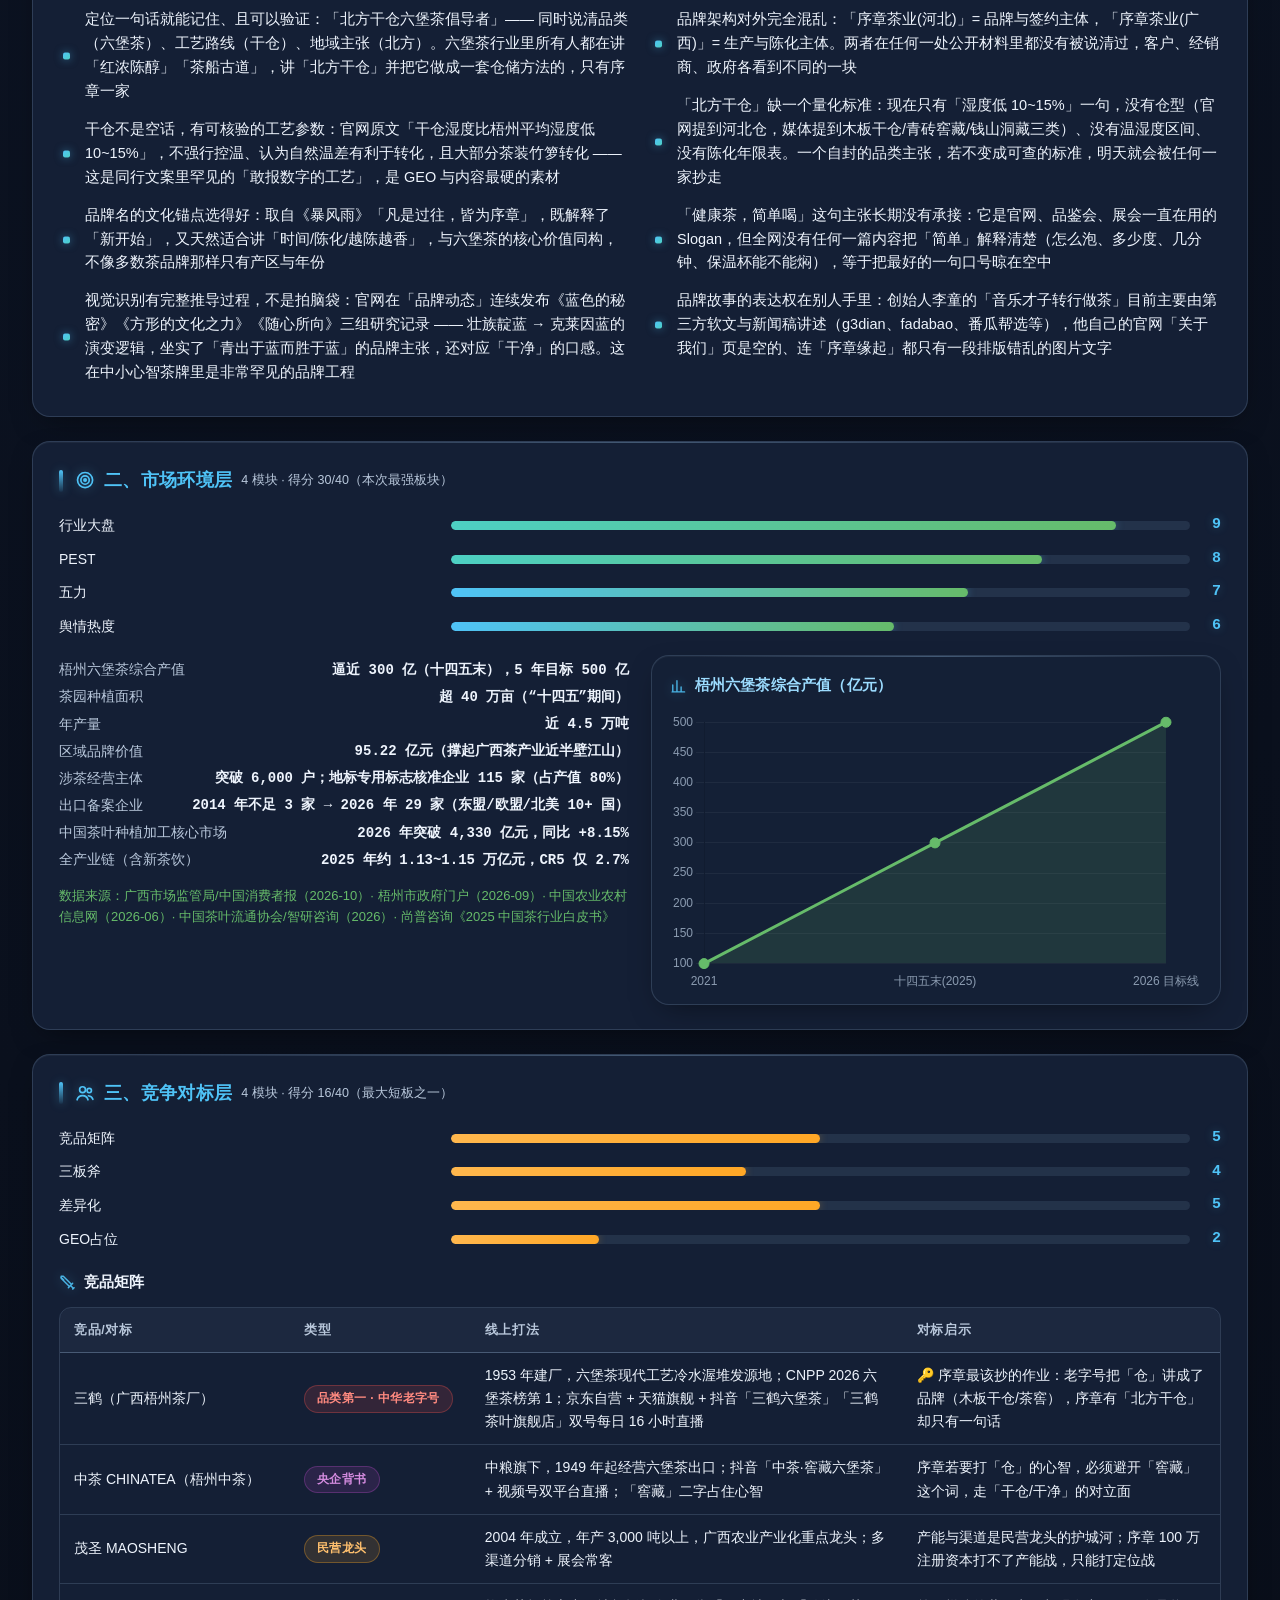
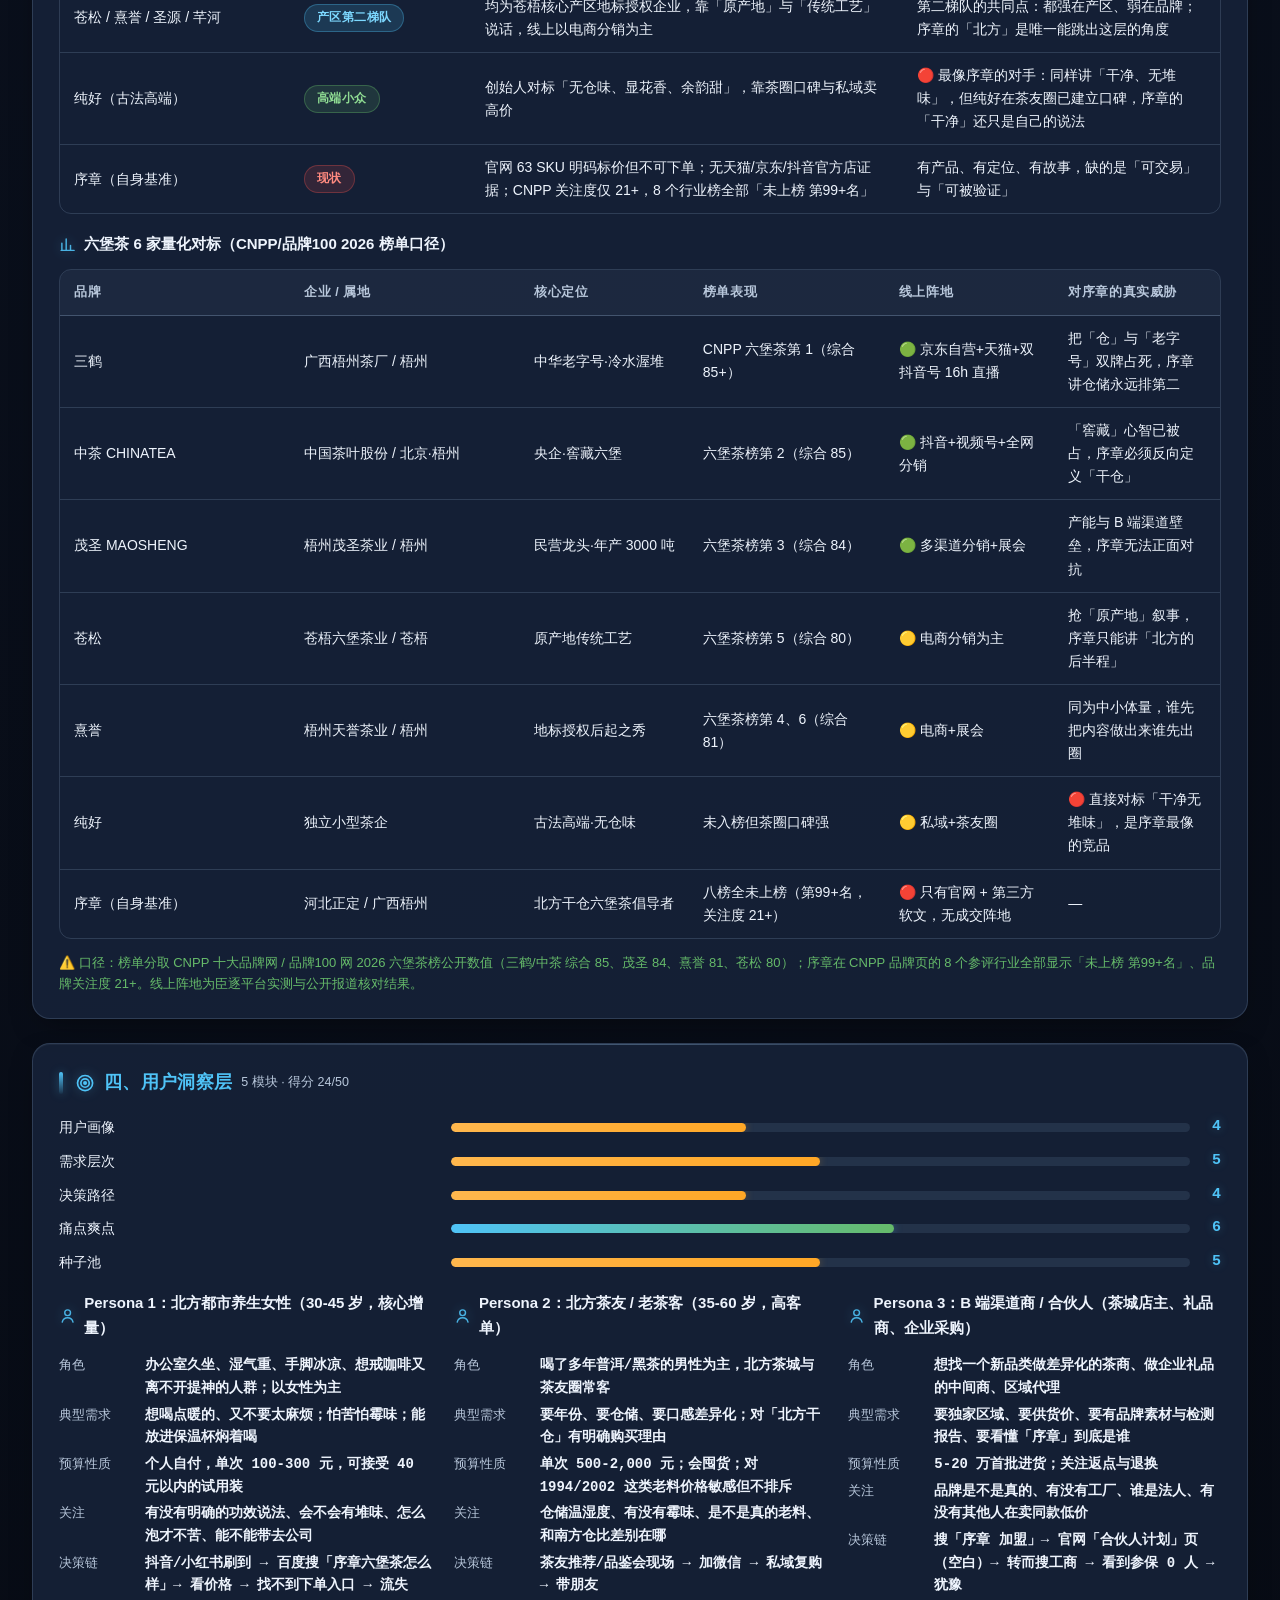
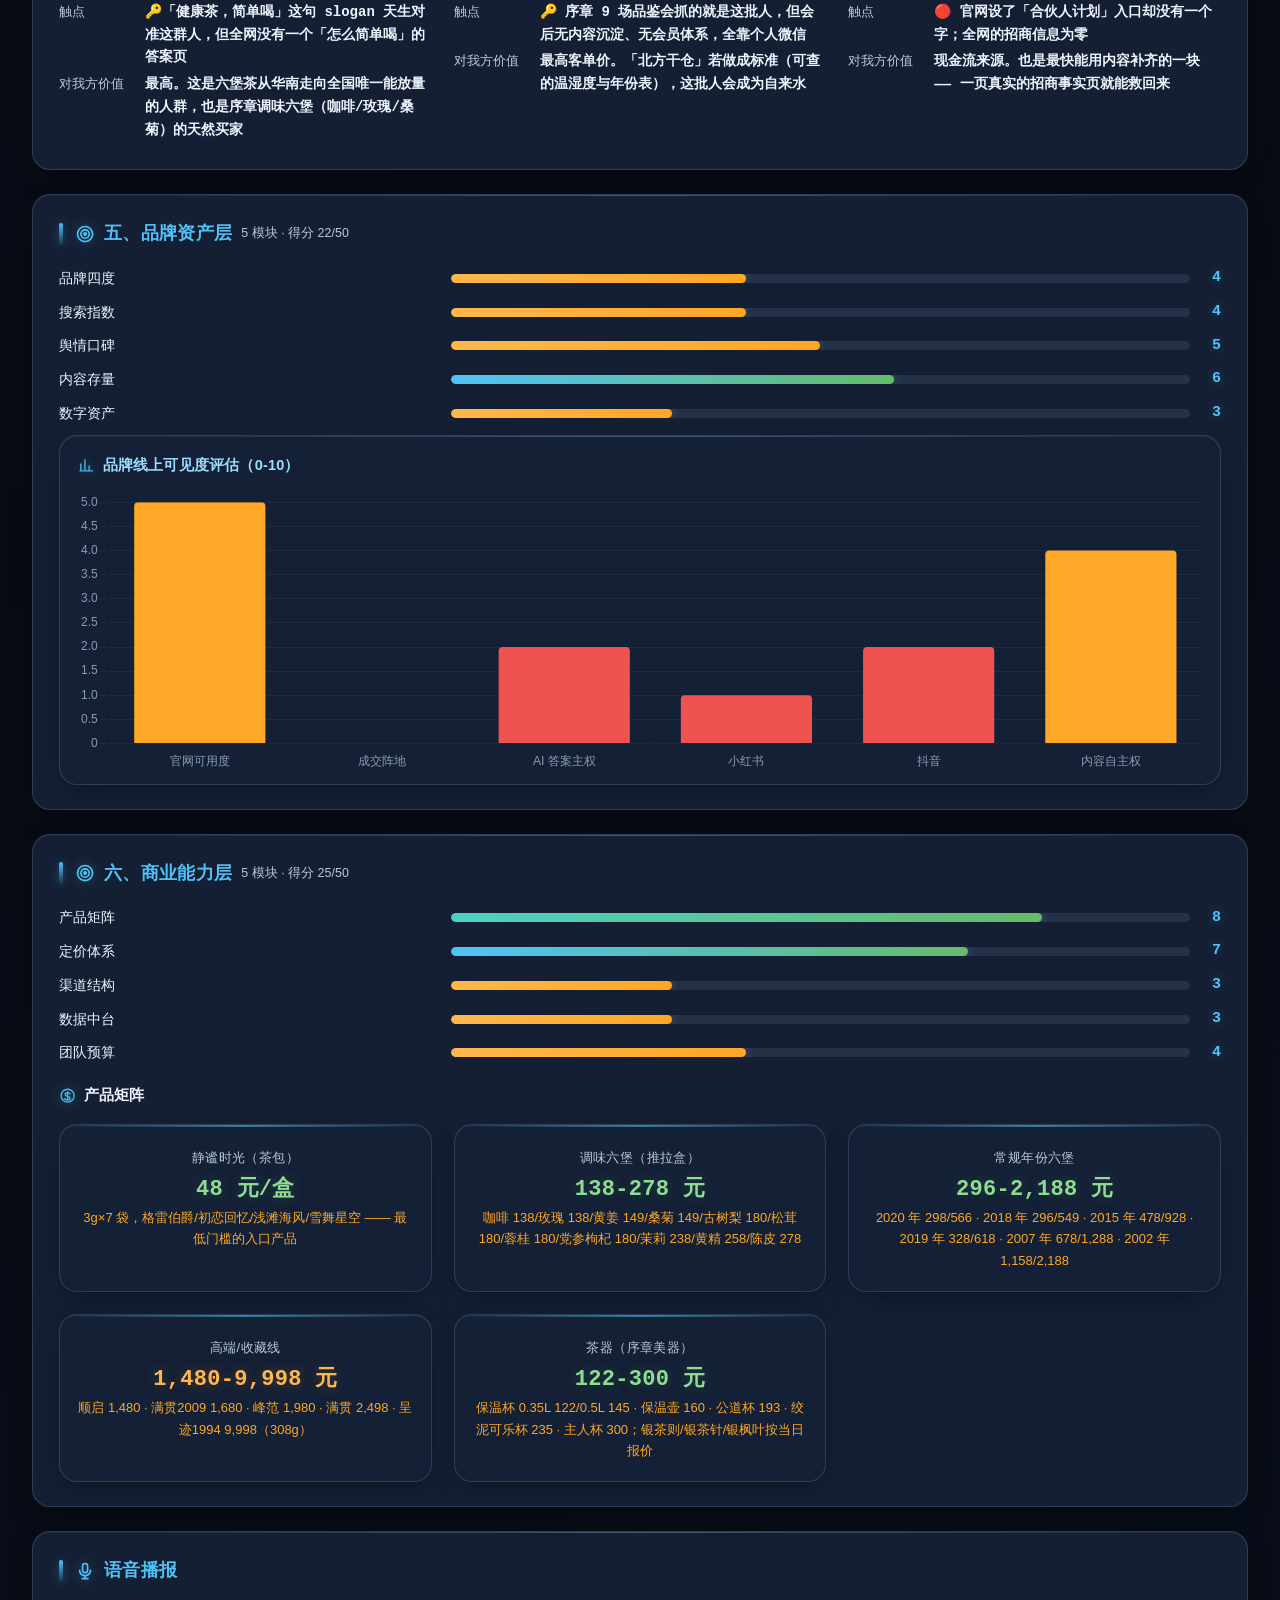
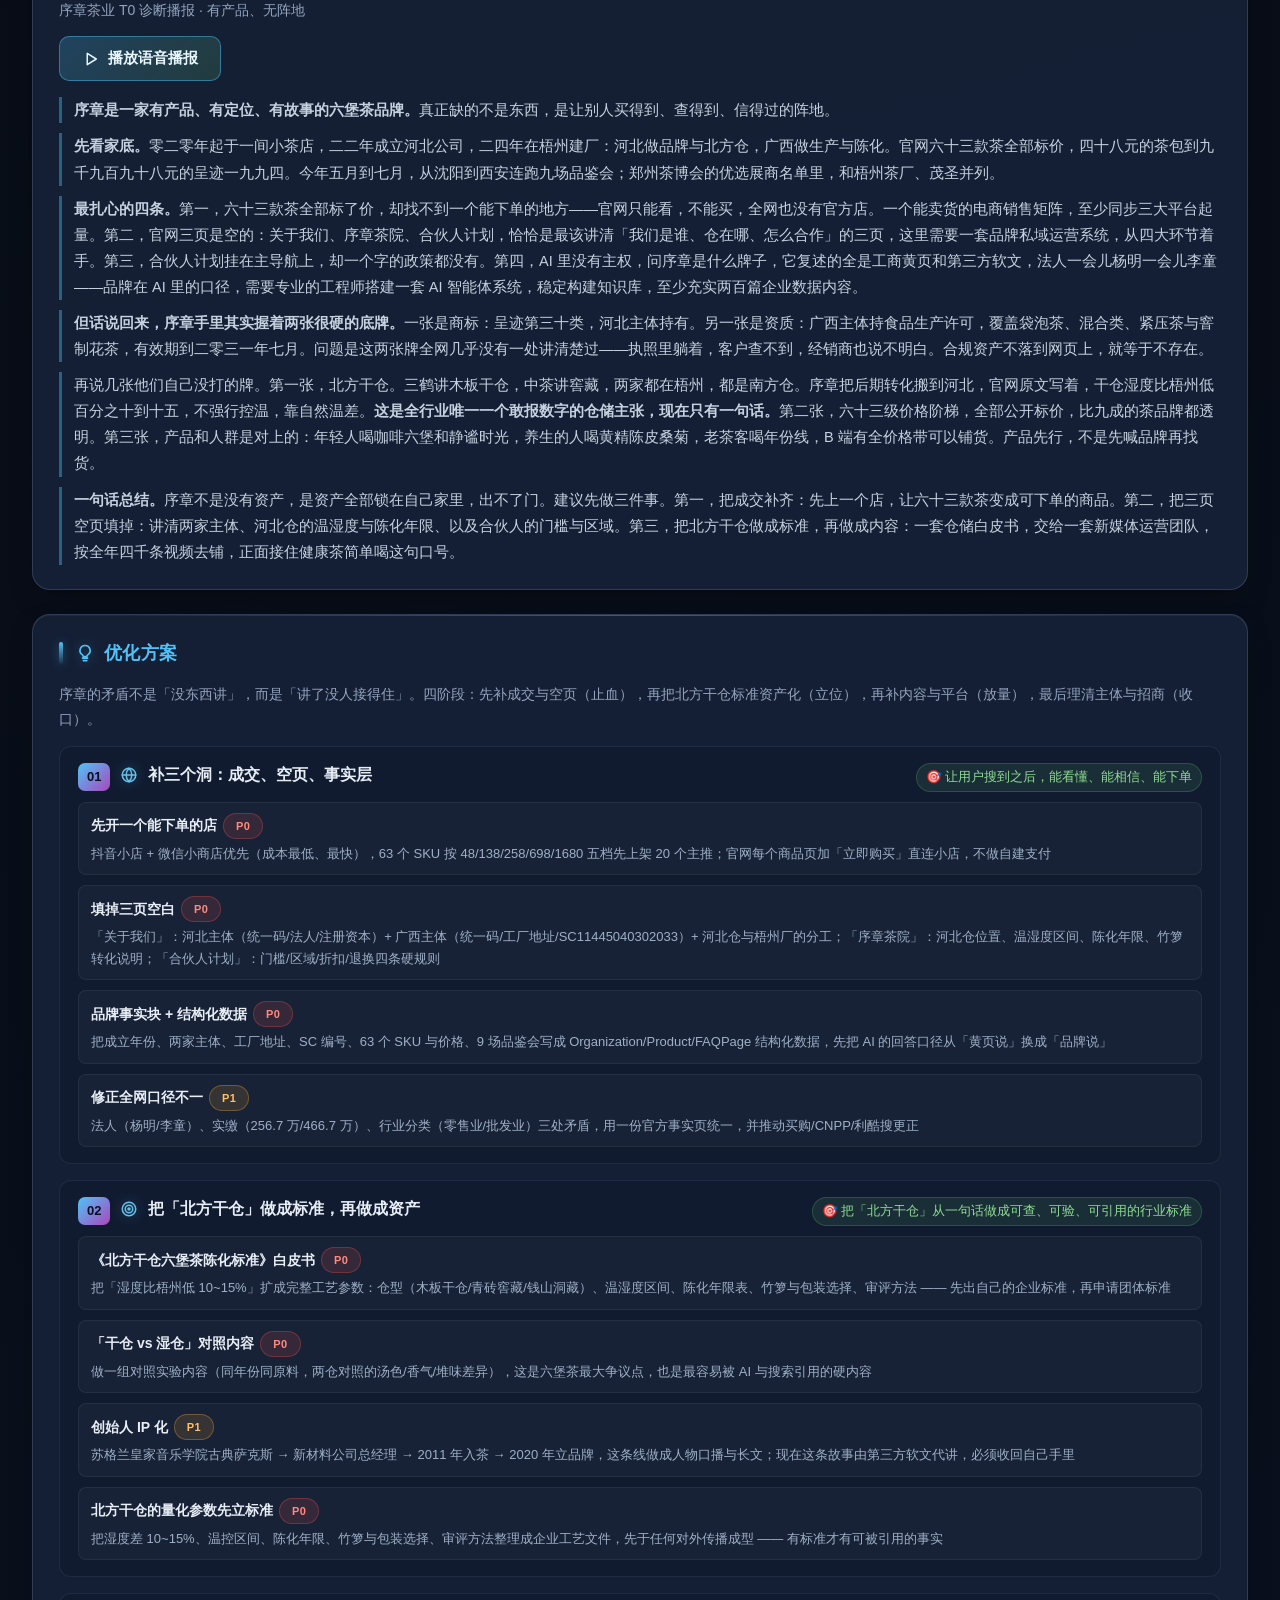
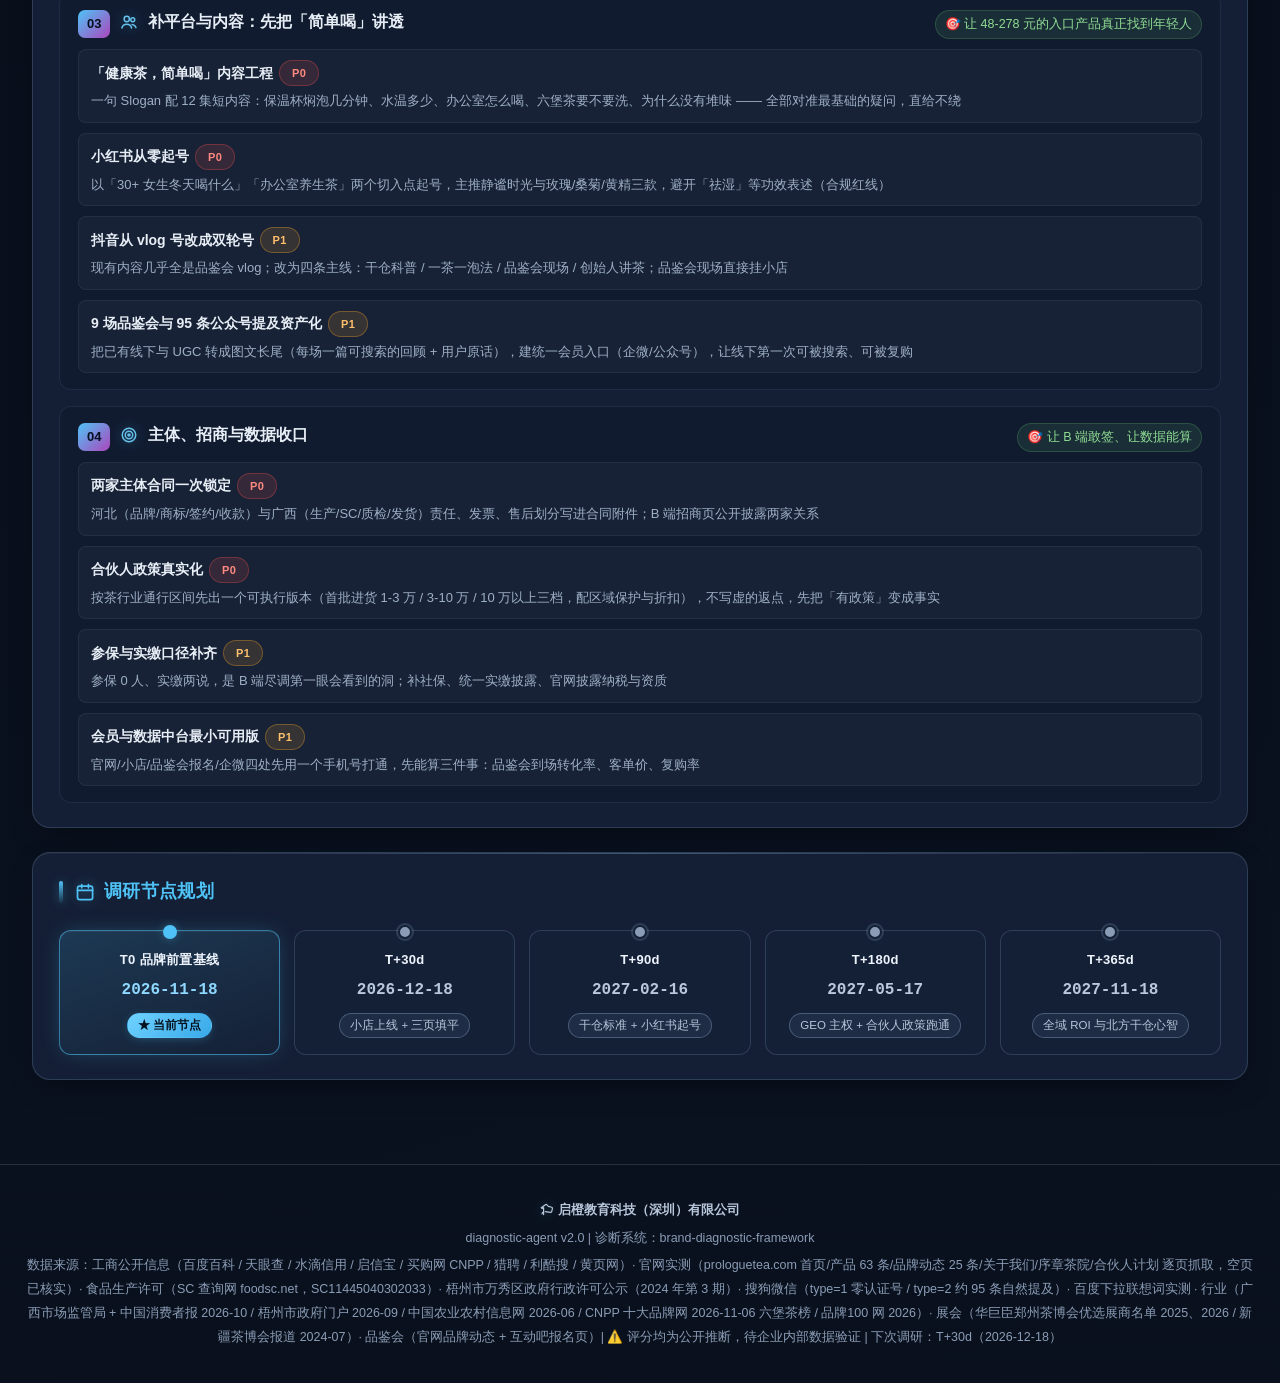
==== commit f51f5172: "fix(xuzhang): 播报第4段改为自然转进（改前文，不硬加问题） 「还有一个必须当面问的问题」→「但话说回来，序章手里其实握着两张很硬的底牌」 正文承接为商标+资质两张底牌，落点是合规资产没落" ====
--- a/xuzhang/index.html
+++ b/xuzhang/index.html
@@ -2951,7 +2951,7 @@
       "序章是一家有产品、有定位、有故事的六堡茶品牌。真正缺的不是东西，是让别人买得到、查得到、信得过的阵地。",
       "先看家底。零二零年起于一间小茶店，二二年成立河北公司，二四年在梧州建厂：河北做品牌与北方仓，广西做生产与陈化。官网六十三款茶全部标价，四十八元的茶包到九千九百九十八元的呈迹一九九四。今年五月到七月，从沈阳到西安连跑九场品鉴会；郑州茶博会的优选展商名单里，和梧州茶厂、茂圣并列。",
       "最扎心的四条。第一，六十三款茶全部标了价，却找不到一个能下单的地方——官网只能看，不能买，全网也没有官方店。一个能卖货的电商销售矩阵，至少同步三大平台起量。第二，官网三页是空的：关于我们、序章茶院、合伙人计划，恰恰是最该讲清「我们是谁、仓在哪、怎么合作」的三页，这里需要一套品牌私域运营系统，从四大环节着手。第三，合伙人计划挂在主导航上，却一个字的政策都没有。第四，AI 里没有主权，问序章是什么牌子，它复述的全是工商黄页和第三方软文，法人一会儿杨明一会儿李童——品牌在 AI 里的口径，需要专业的工程师搭建一套 AI 智能体系统，稳定构建知识库，至少充实两百篇企业数据内容。",
-      "有三件事必须当面问清楚。第一，呈迹第三十类商标和广西的食品生产许可都握在手里，为什么全网找不到一页讲明白？第二，河北负责品牌与仓、广西负责生产与陈化，这套分工对经销商而言到底该怎么介绍？第三，北方干仓的湿度比梧州低百分之十到十五，这个数字是谁测的、怎么测的、有没有留下记录？这三问答不出来，合规资产就只存在于执照里，变不成客户能查到的证据。",
+      "但话说回来，序章手里其实握着两张很硬的底牌。一张是商标：呈迹第三十类，河北主体持有。另一张是资质：广西主体持食品生产许可，覆盖袋泡茶、混合类、紧压茶与窨制花茶，有效期到二零三一年七月。问题是这两张牌全网几乎没有一处讲清楚过——执照里躺着，客户查不到，经销商也说不明白。合规资产不落到网页上，就等于不存在。",
       "再说几张他们自己没打的牌。第一张，北方干仓。三鹤讲木板干仓，中茶讲窖藏，两家都在梧州，都是南方仓。序章把后期转化搬到河北，官网原文写着，干仓湿度比梧州低百分之十到十五，不强行控温，靠自然温差。这是全行业唯一一个敢报数字的仓储主张，现在只有一句话。第二张，六十三级价格阶梯，全部公开标价，比九成的茶品牌都透明。第三张，产品和人群是对上的：年轻人喝咖啡六堡和静谧时光，养生的人喝黄精陈皮桑菊，老茶客喝年份线，B 端有全价格带可以铺货。产品先行，不是先喊品牌再找货。",
       "一句话总结。序章不是没有资产，是资产全部锁在自己家里，出不了门。建议先做三件事。第一，把成交补齐：先上一个店，让六十三款茶变成可下单的商品。第二，把三页空页填掉：讲清两家主体、河北仓的温湿度与陈化年限、以及合伙人的门槛与区域。第三，把北方干仓做成标准，再做成内容：一套仓储白皮书，交给一套新媒体运营团队，按全年四千条视频去铺，正面接住健康茶简单喝这句口号。"
     ]
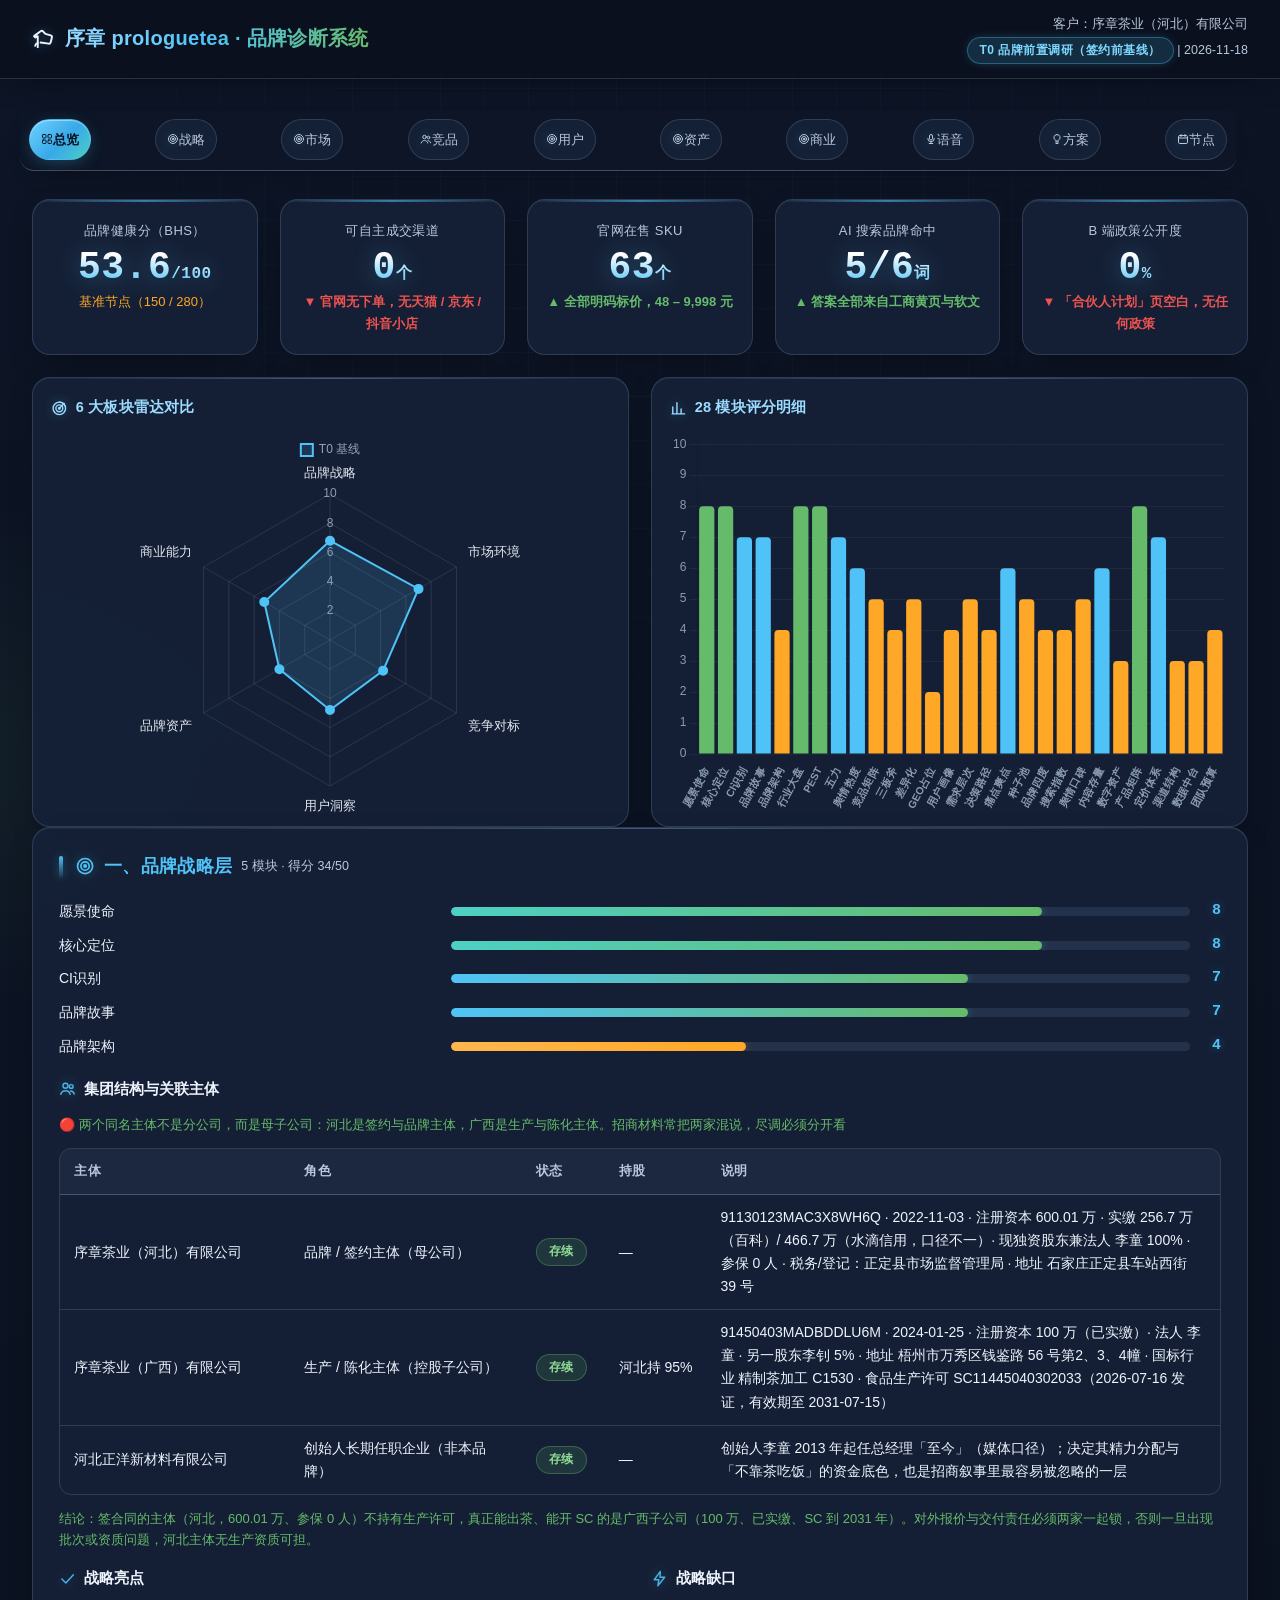
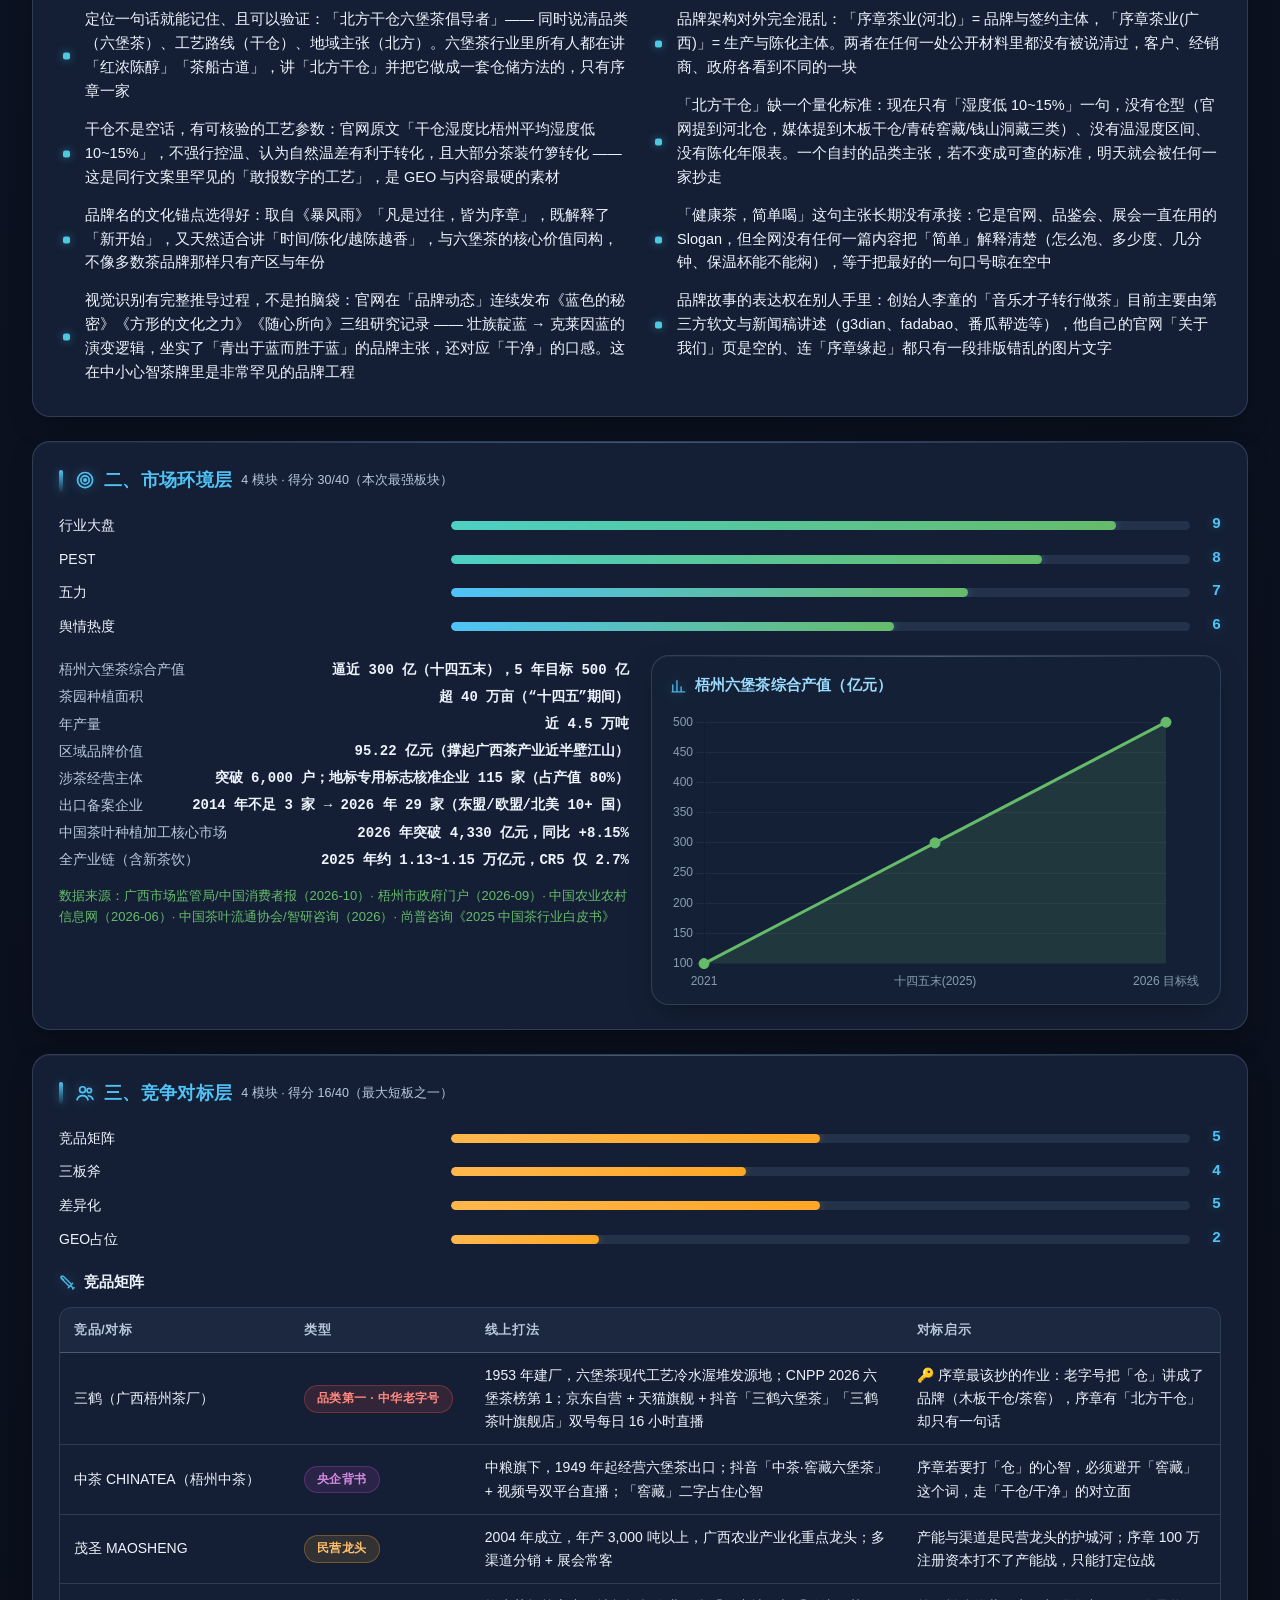
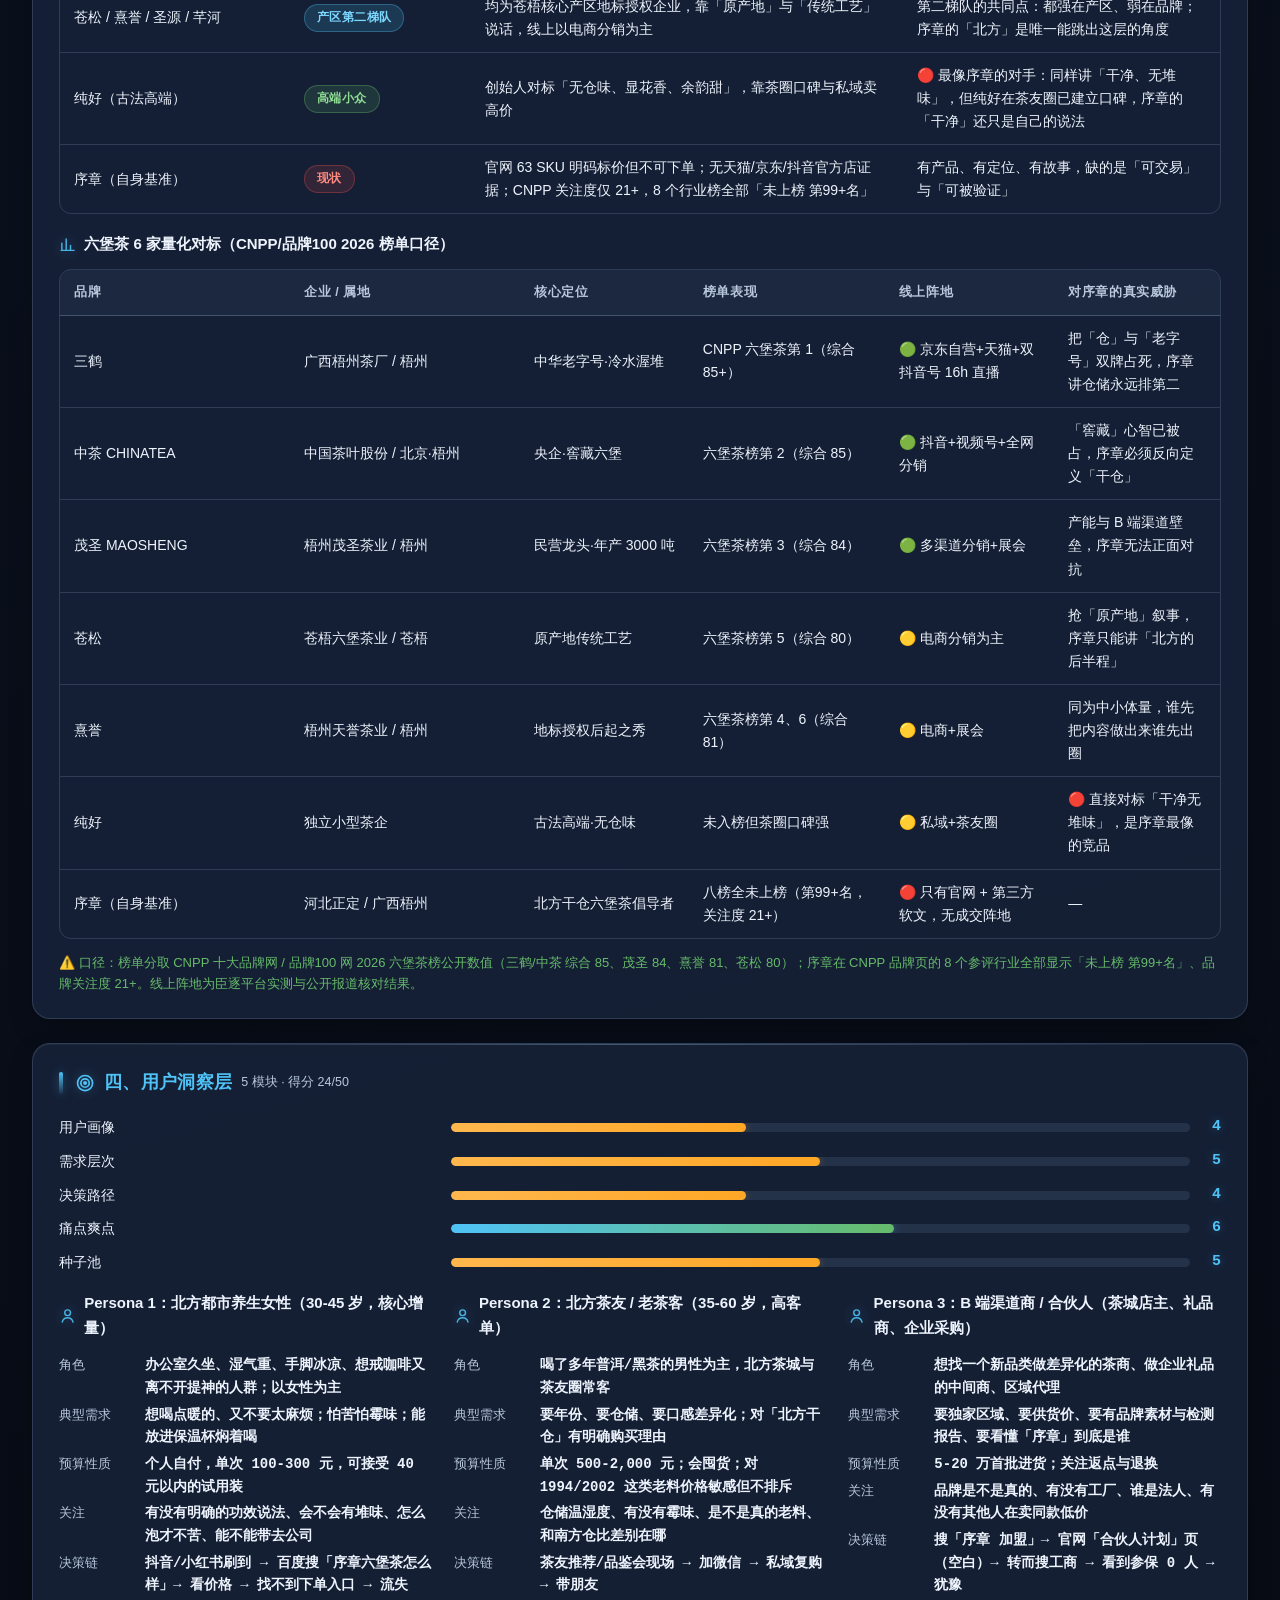
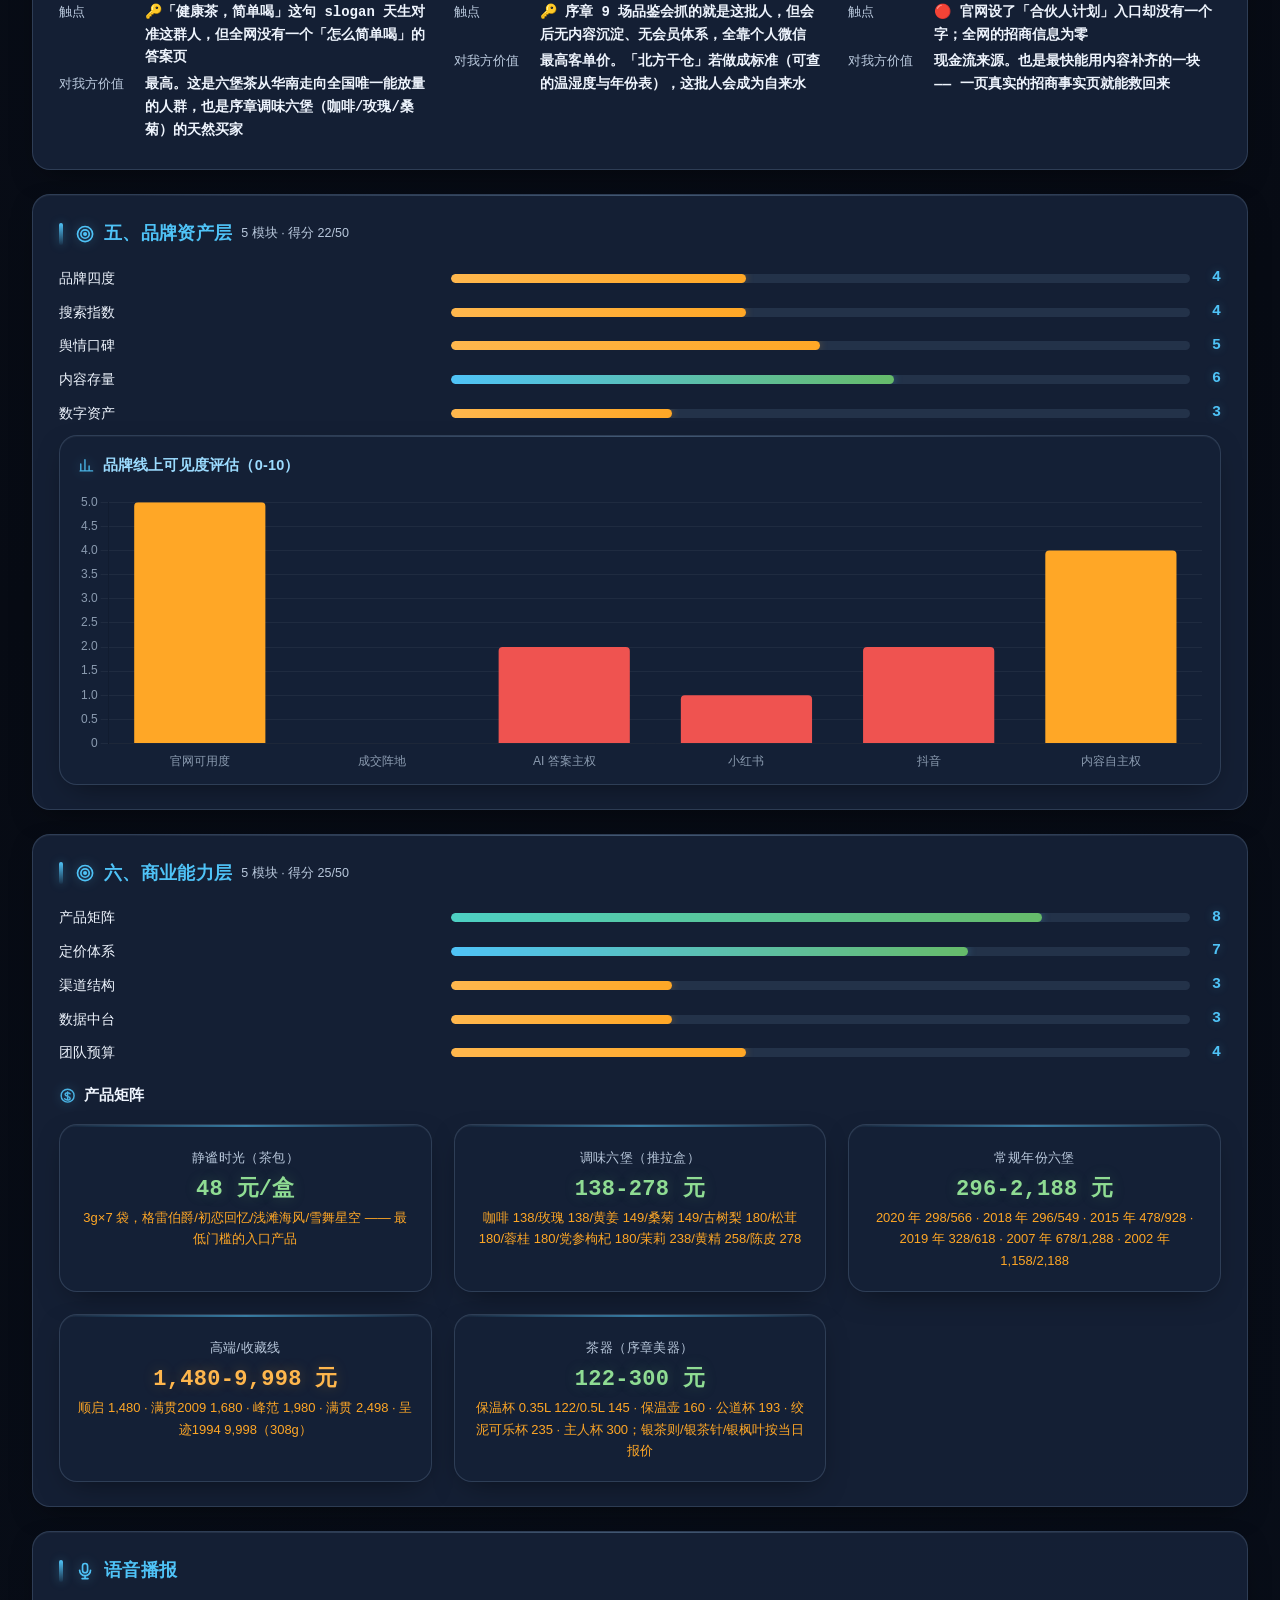
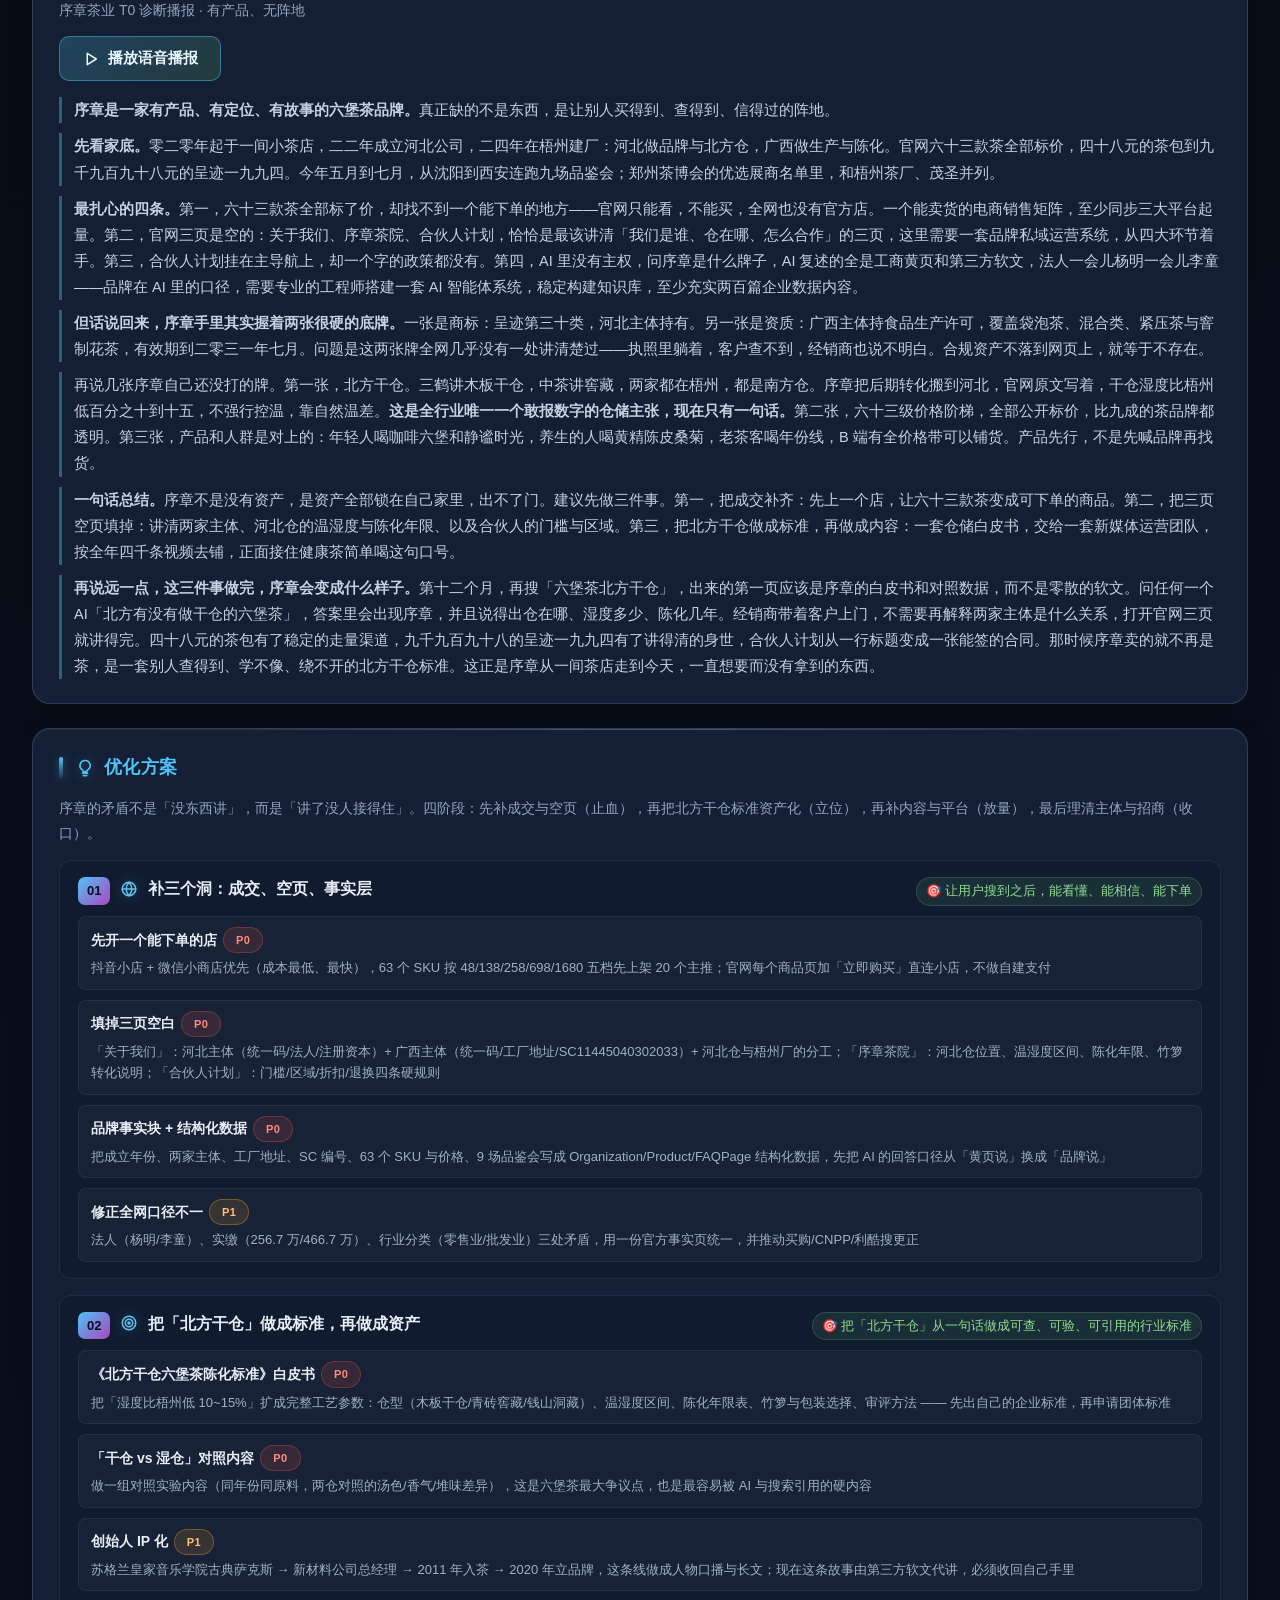
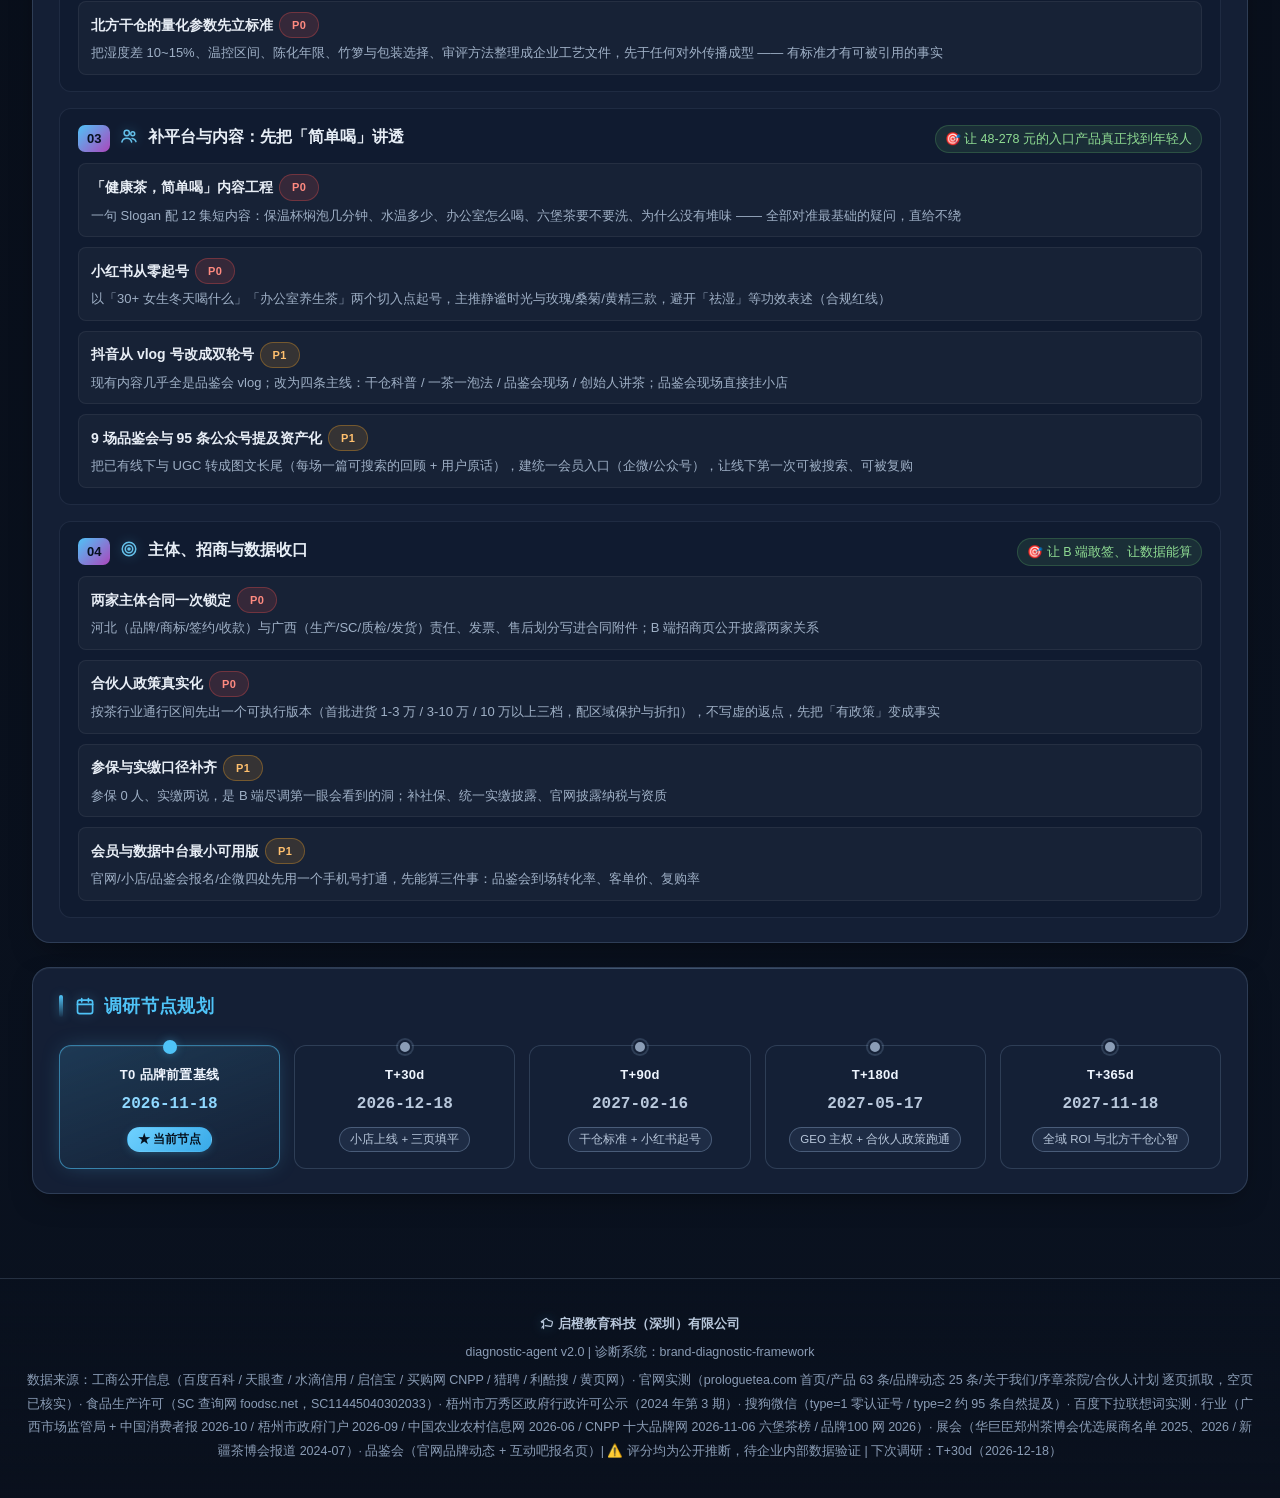
==== commit cd7067f0: "feat(xuzhang): 语音稿改人称+新增未来展望段，音频重录270秒 - 「再说几张他们自己没打的牌」→「序章自己还没打的牌」（客户是听者，不能说他们） - 「它复述的全是」→「AI 复述的全" ====
--- a/xuzhang/index.html
+++ b/xuzhang/index.html
@@ -2950,10 +2950,11 @@
     "script": [
       "序章是一家有产品、有定位、有故事的六堡茶品牌。真正缺的不是东西，是让别人买得到、查得到、信得过的阵地。",
       "先看家底。零二零年起于一间小茶店，二二年成立河北公司，二四年在梧州建厂：河北做品牌与北方仓，广西做生产与陈化。官网六十三款茶全部标价，四十八元的茶包到九千九百九十八元的呈迹一九九四。今年五月到七月，从沈阳到西安连跑九场品鉴会；郑州茶博会的优选展商名单里，和梧州茶厂、茂圣并列。",
-      "最扎心的四条。第一，六十三款茶全部标了价，却找不到一个能下单的地方——官网只能看，不能买，全网也没有官方店。一个能卖货的电商销售矩阵，至少同步三大平台起量。第二，官网三页是空的：关于我们、序章茶院、合伙人计划，恰恰是最该讲清「我们是谁、仓在哪、怎么合作」的三页，这里需要一套品牌私域运营系统，从四大环节着手。第三，合伙人计划挂在主导航上，却一个字的政策都没有。第四，AI 里没有主权，问序章是什么牌子，它复述的全是工商黄页和第三方软文，法人一会儿杨明一会儿李童——品牌在 AI 里的口径，需要专业的工程师搭建一套 AI 智能体系统，稳定构建知识库，至少充实两百篇企业数据内容。",
+      "最扎心的四条。第一，六十三款茶全部标了价，却找不到一个能下单的地方——官网只能看，不能买，全网也没有官方店。一个能卖货的电商销售矩阵，至少同步三大平台起量。第二，官网三页是空的：关于我们、序章茶院、合伙人计划，恰恰是最该讲清「我们是谁、仓在哪、怎么合作」的三页，这里需要一套品牌私域运营系统，从四大环节着手。第三，合伙人计划挂在主导航上，却一个字的政策都没有。第四，AI 里没有主权，问序章是什么牌子，AI 复述的全是工商黄页和第三方软文，法人一会儿杨明一会儿李童——品牌在 AI 里的口径，需要专业的工程师搭建一套 AI 智能体系统，稳定构建知识库，至少充实两百篇企业数据内容。",
       "但话说回来，序章手里其实握着两张很硬的底牌。一张是商标：呈迹第三十类，河北主体持有。另一张是资质：广西主体持食品生产许可，覆盖袋泡茶、混合类、紧压茶与窨制花茶，有效期到二零三一年七月。问题是这两张牌全网几乎没有一处讲清楚过——执照里躺着，客户查不到，经销商也说不明白。合规资产不落到网页上，就等于不存在。",
-      "再说几张他们自己没打的牌。第一张，北方干仓。三鹤讲木板干仓，中茶讲窖藏，两家都在梧州，都是南方仓。序章把后期转化搬到河北，官网原文写着，干仓湿度比梧州低百分之十到十五，不强行控温，靠自然温差。这是全行业唯一一个敢报数字的仓储主张，现在只有一句话。第二张，六十三级价格阶梯，全部公开标价，比九成的茶品牌都透明。第三张，产品和人群是对上的：年轻人喝咖啡六堡和静谧时光，养生的人喝黄精陈皮桑菊，老茶客喝年份线，B 端有全价格带可以铺货。产品先行，不是先喊品牌再找货。",
-      "一句话总结。序章不是没有资产，是资产全部锁在自己家里，出不了门。建议先做三件事。第一，把成交补齐：先上一个店，让六十三款茶变成可下单的商品。第二，把三页空页填掉：讲清两家主体、河北仓的温湿度与陈化年限、以及合伙人的门槛与区域。第三，把北方干仓做成标准，再做成内容：一套仓储白皮书，交给一套新媒体运营团队，按全年四千条视频去铺，正面接住健康茶简单喝这句口号。"
+      "再说几张序章自己还没打的牌。第一张，北方干仓。三鹤讲木板干仓，中茶讲窖藏，两家都在梧州，都是南方仓。序章把后期转化搬到河北，官网原文写着，干仓湿度比梧州低百分之十到十五，不强行控温，靠自然温差。这是全行业唯一一个敢报数字的仓储主张，现在只有一句话。第二张，六十三级价格阶梯，全部公开标价，比九成的茶品牌都透明。第三张，产品和人群是对上的：年轻人喝咖啡六堡和静谧时光，养生的人喝黄精陈皮桑菊，老茶客喝年份线，B 端有全价格带可以铺货。产品先行，不是先喊品牌再找货。",
+      "一句话总结。序章不是没有资产，是资产全部锁在自己家里，出不了门。建议先做三件事。第一，把成交补齐：先上一个店，让六十三款茶变成可下单的商品。第二，把三页空页填掉：讲清两家主体、河北仓的温湿度与陈化年限、以及合伙人的门槛与区域。第三，把北方干仓做成标准，再做成内容：一套仓储白皮书，交给一套新媒体运营团队，按全年四千条视频去铺，正面接住健康茶简单喝这句口号。",
+      "再说远一点，这三件事做完，序章会变成什么样子。第十二个月，再搜「六堡茶北方干仓」，出来的第一页应该是序章的白皮书和对照数据，而不是零散的软文。问任何一个 AI「北方有没有做干仓的六堡茶」，答案里会出现序章，并且说得出仓在哪、湿度多少、陈化几年。经销商带着客户上门，不需要再解释两家主体是什么关系，打开官网三页就讲得完。四十八元的茶包有了稳定的走量渠道，九千九百九十八的呈迹一九九四有了讲得清的身世，合伙人计划从一行标题变成一张能签的合同。那时候序章卖的就不再是茶，是一套别人查得到、学不像、绕不开的北方干仓标准。这正是序章从一间茶店走到今天，一直想要而没有拿到的东西。"
     ]
   },
   "plan": {
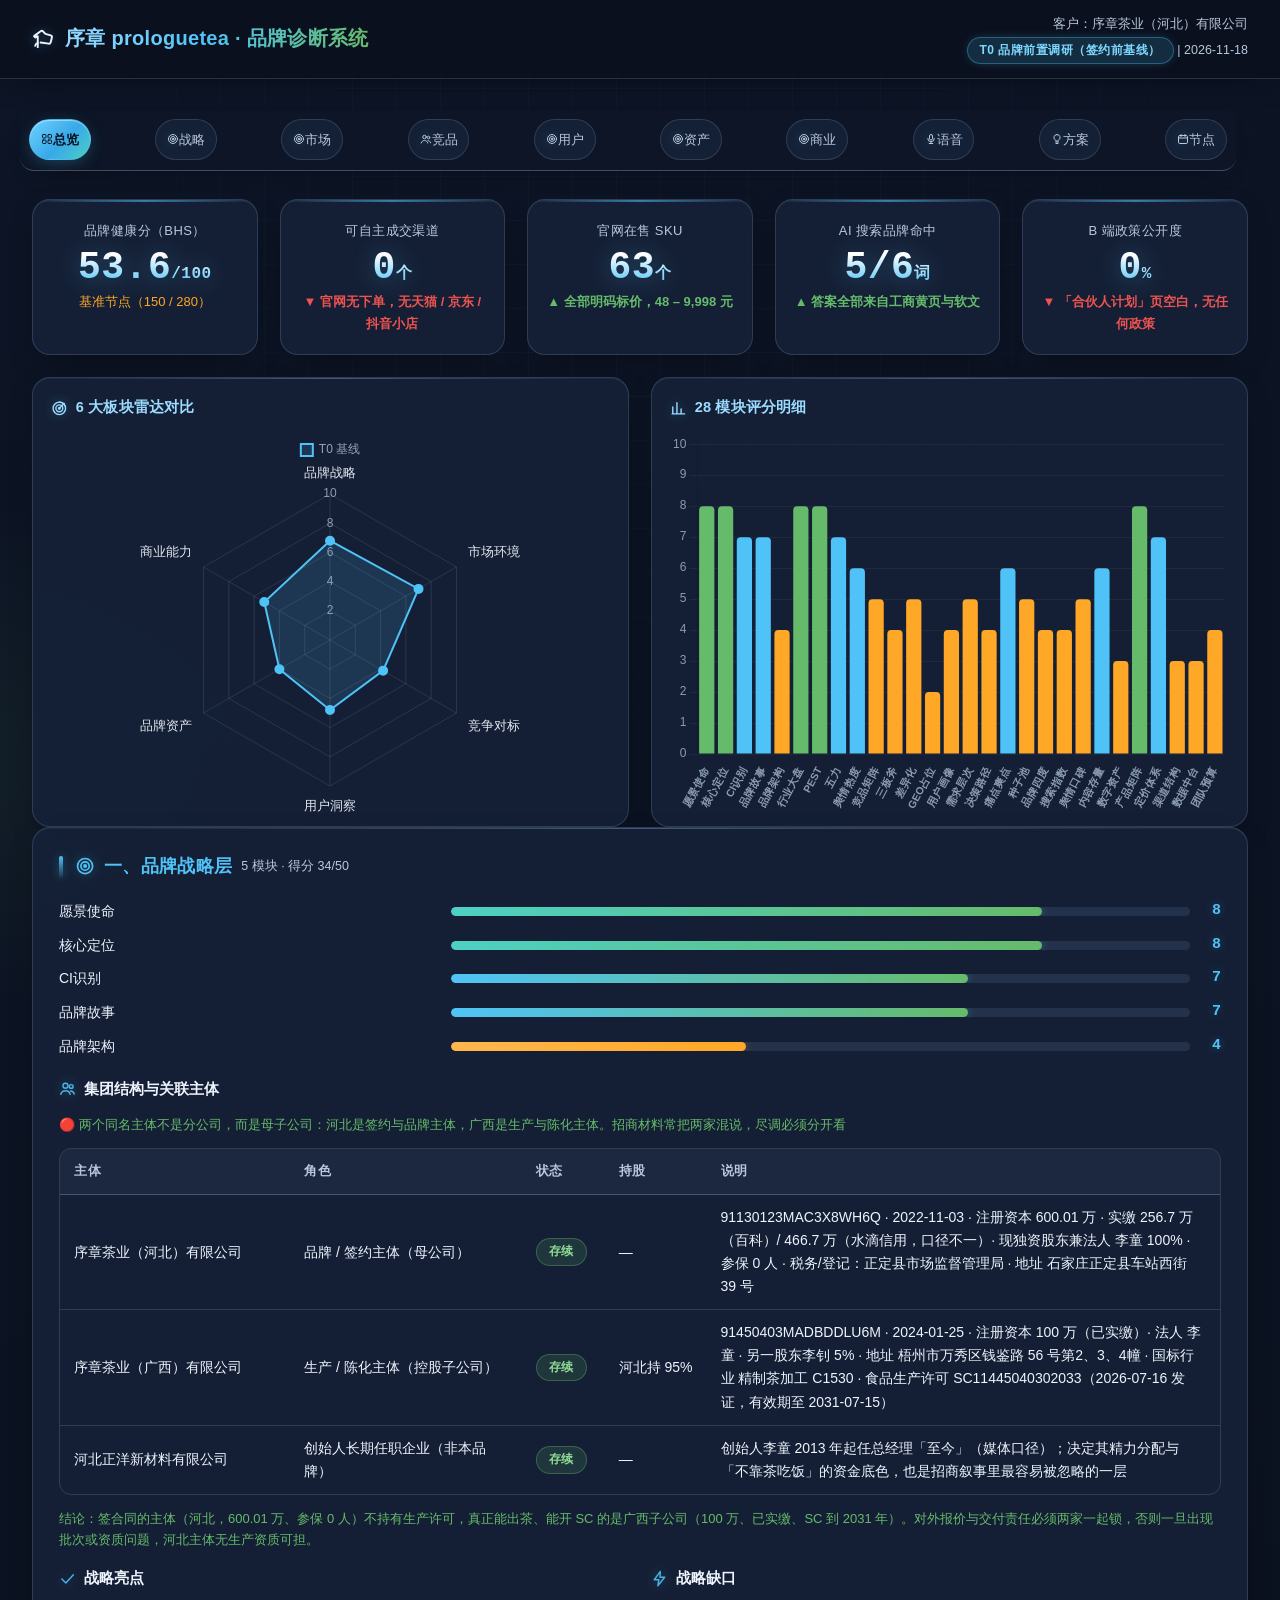
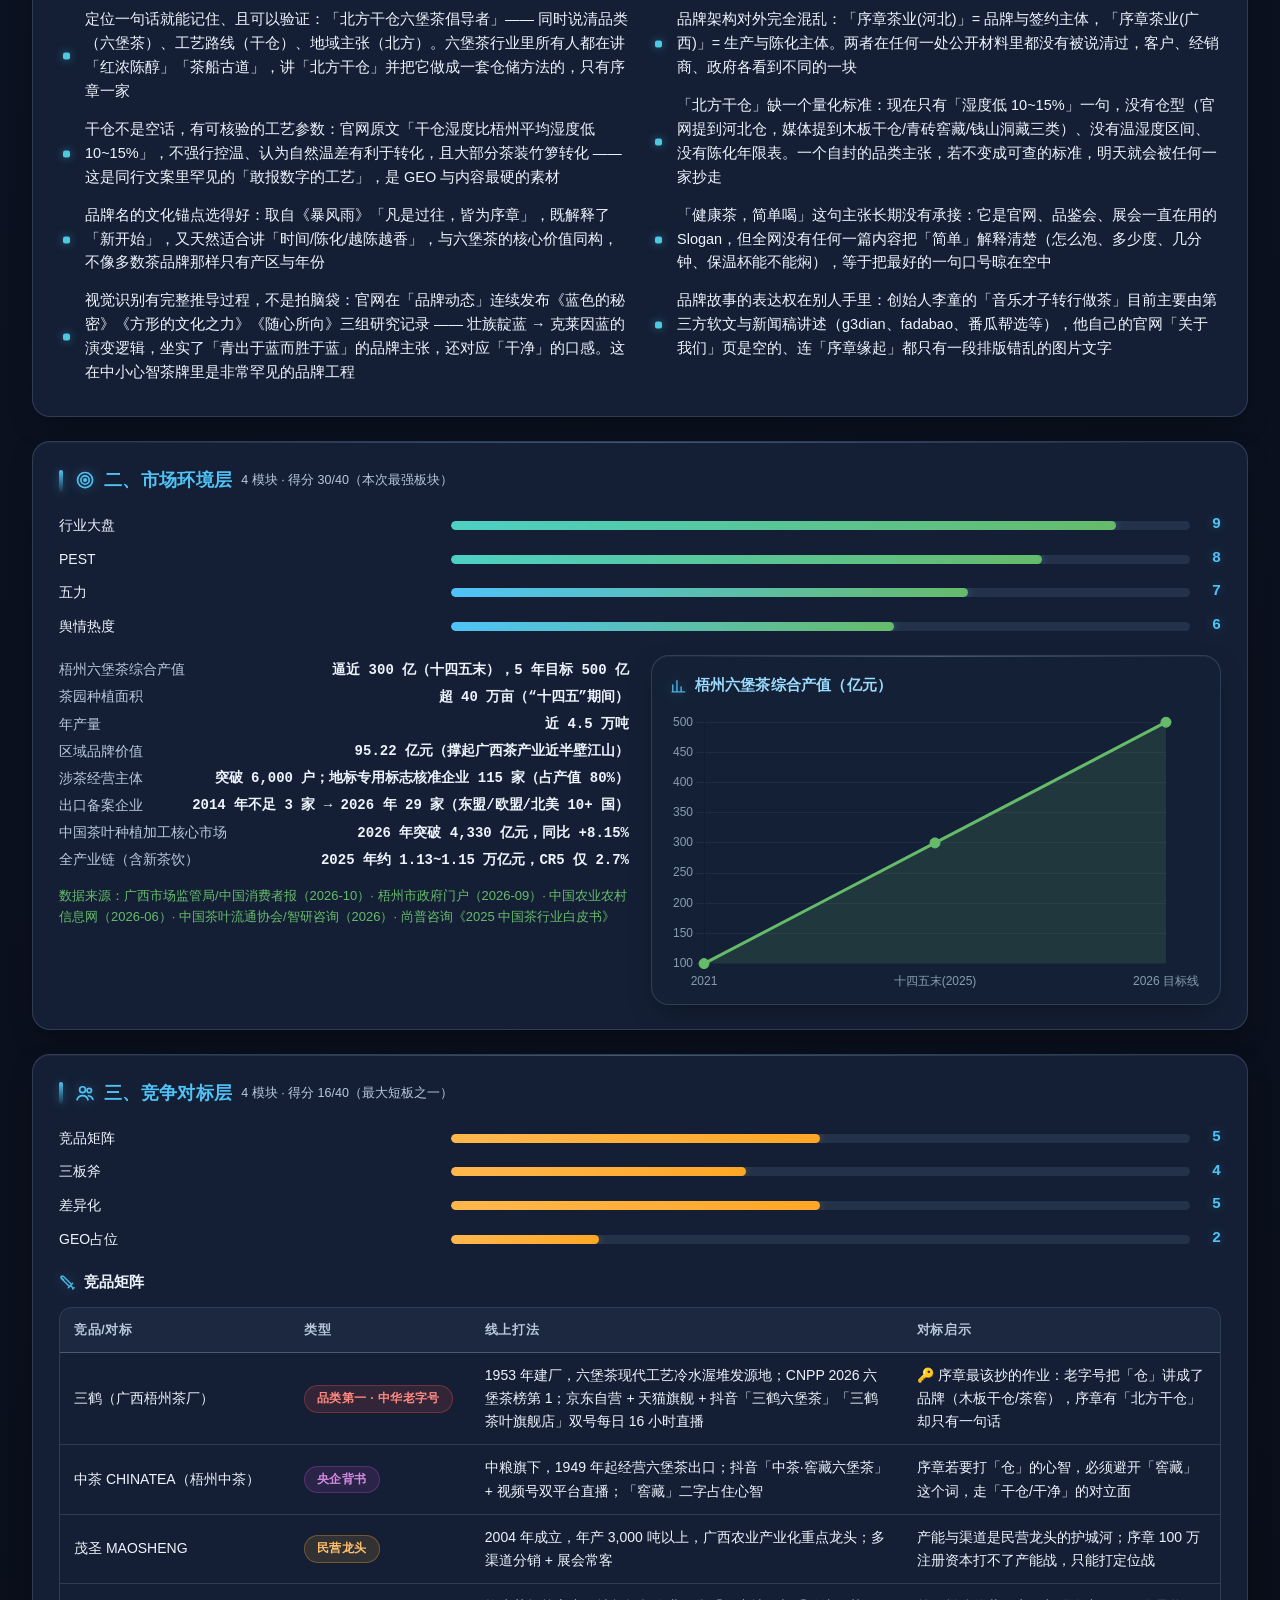
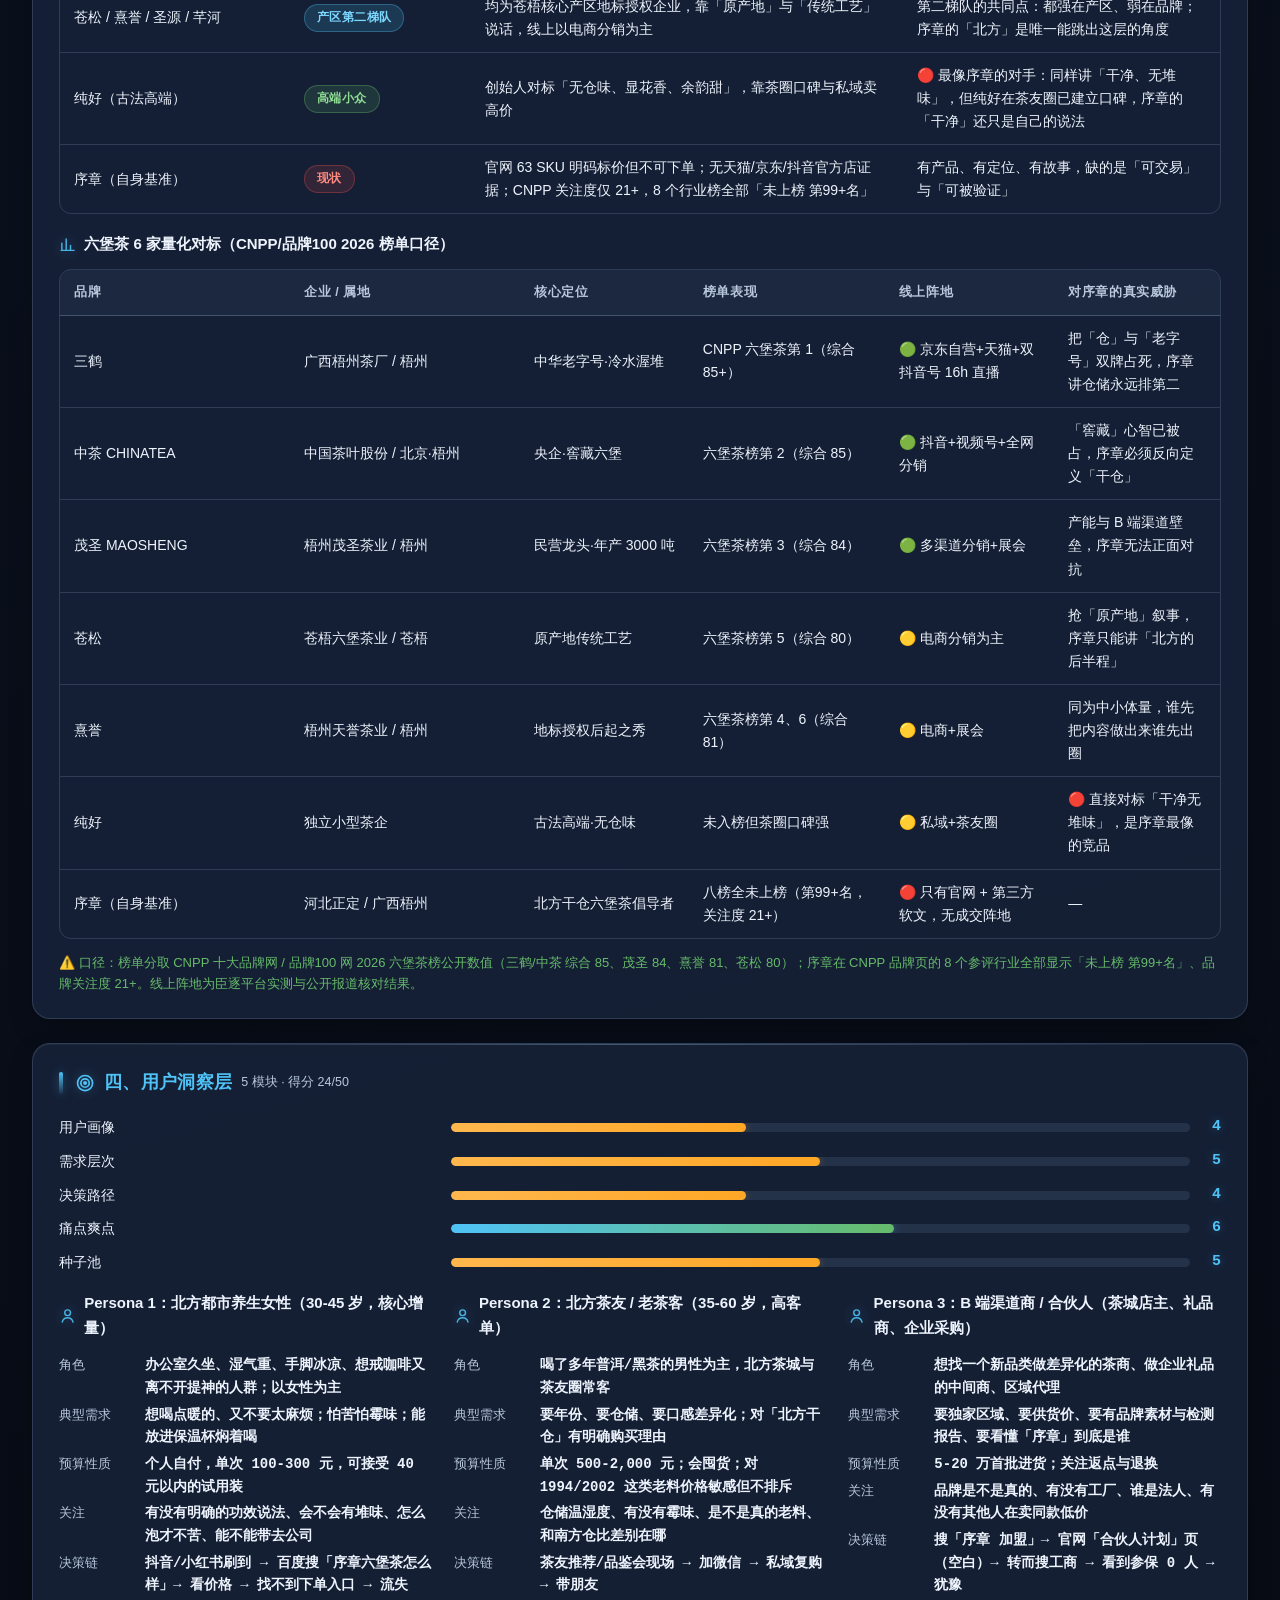
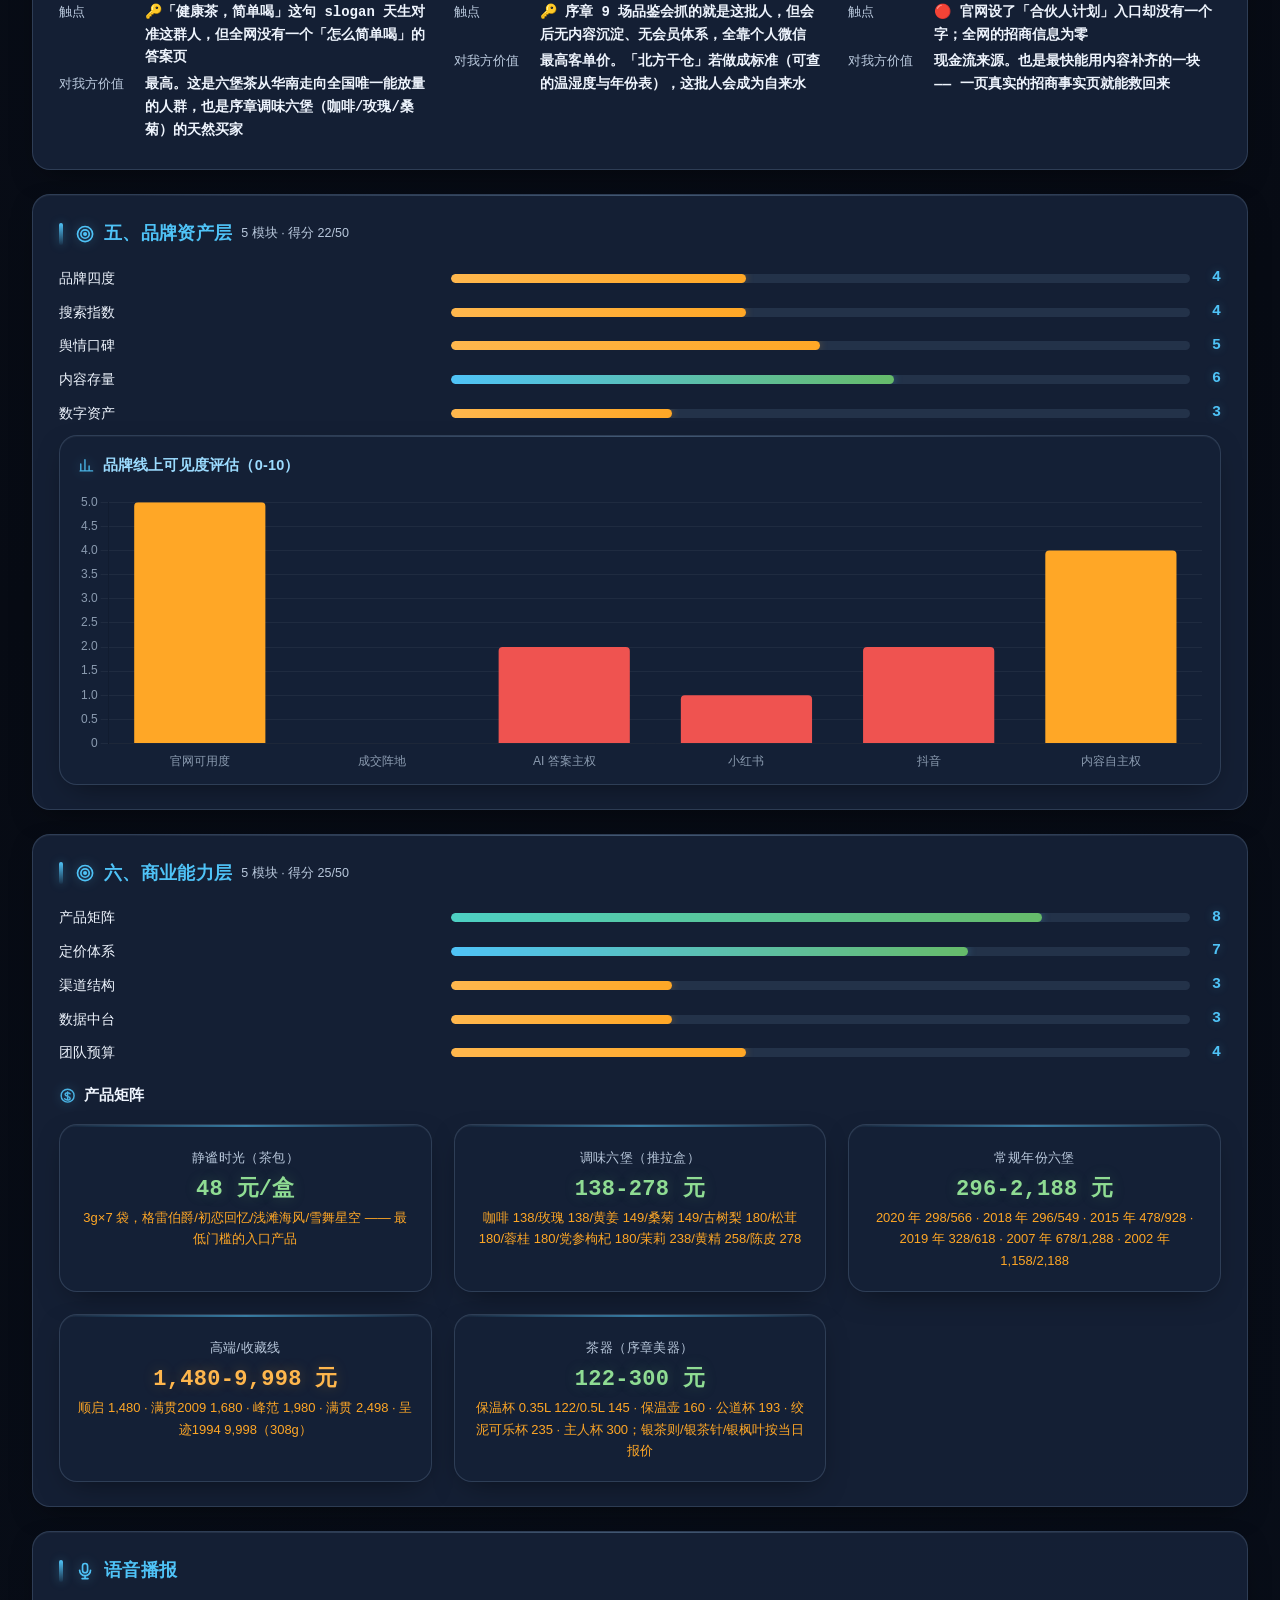
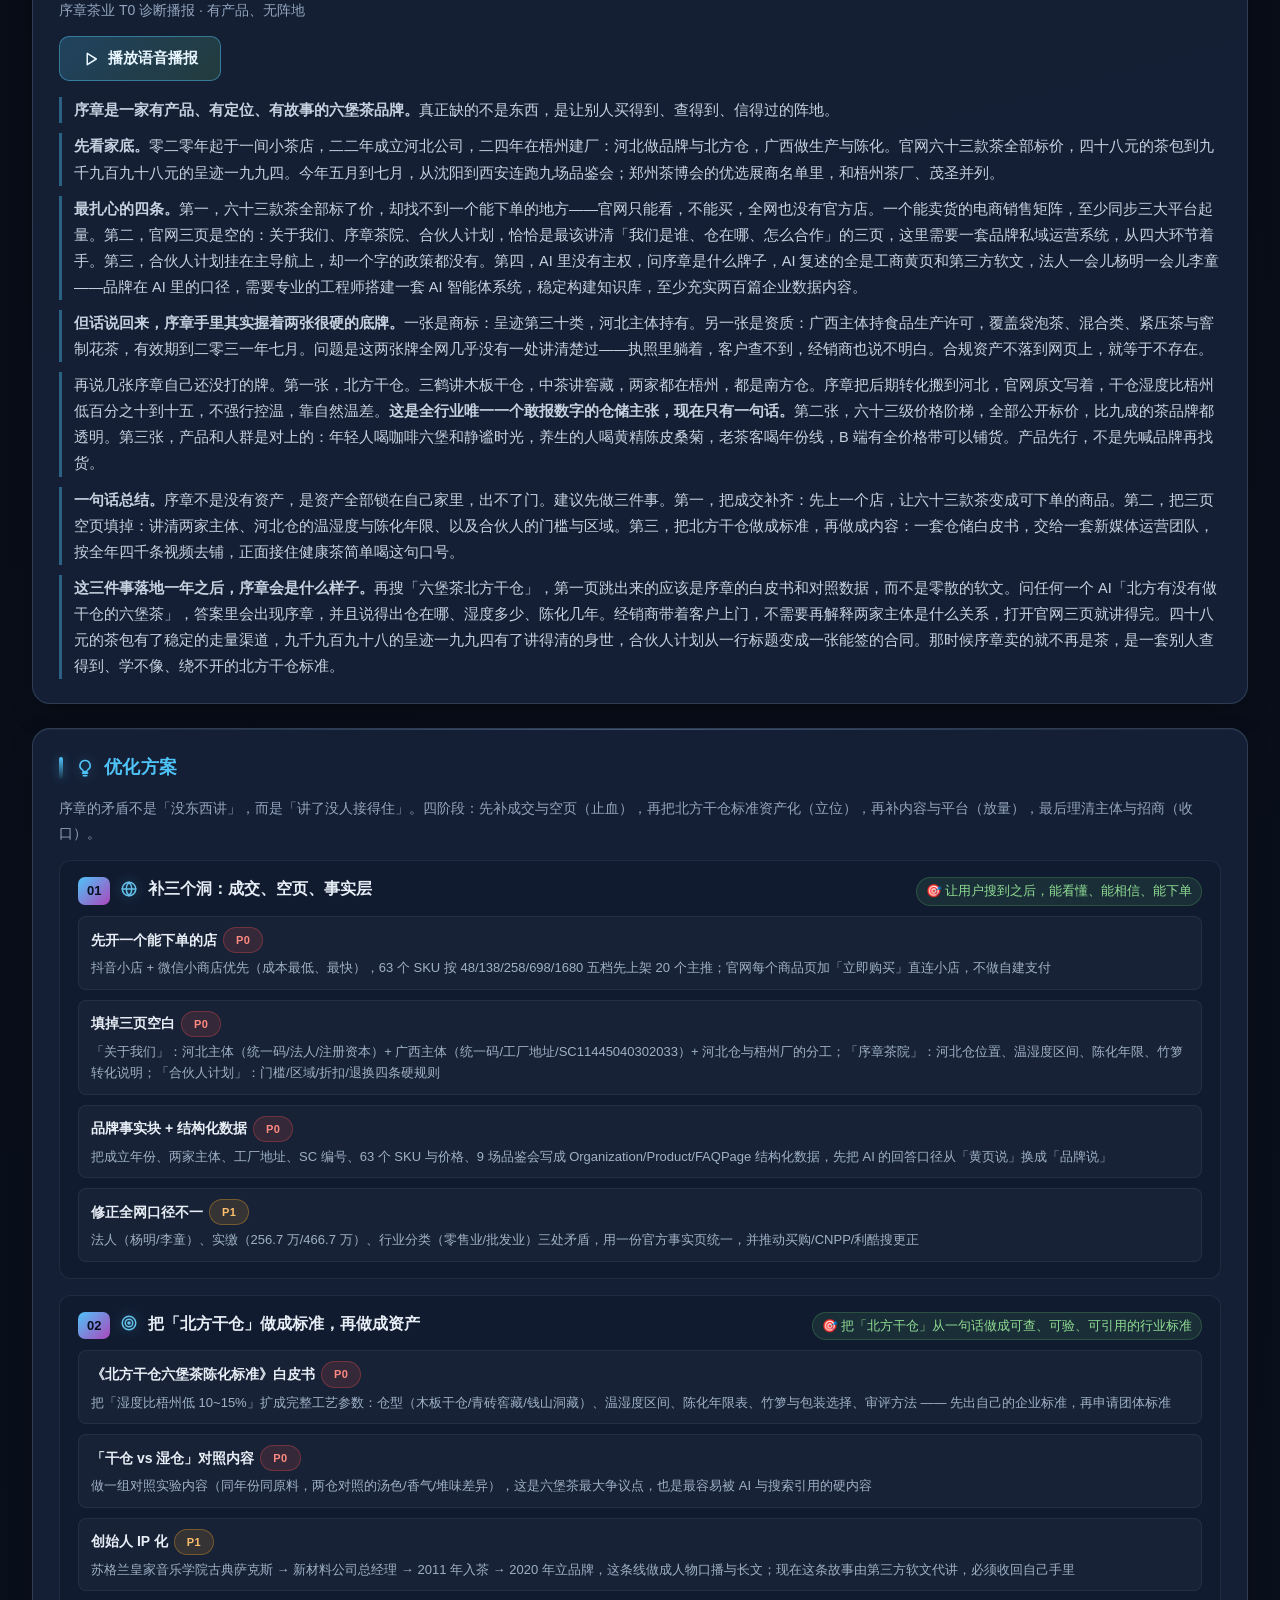
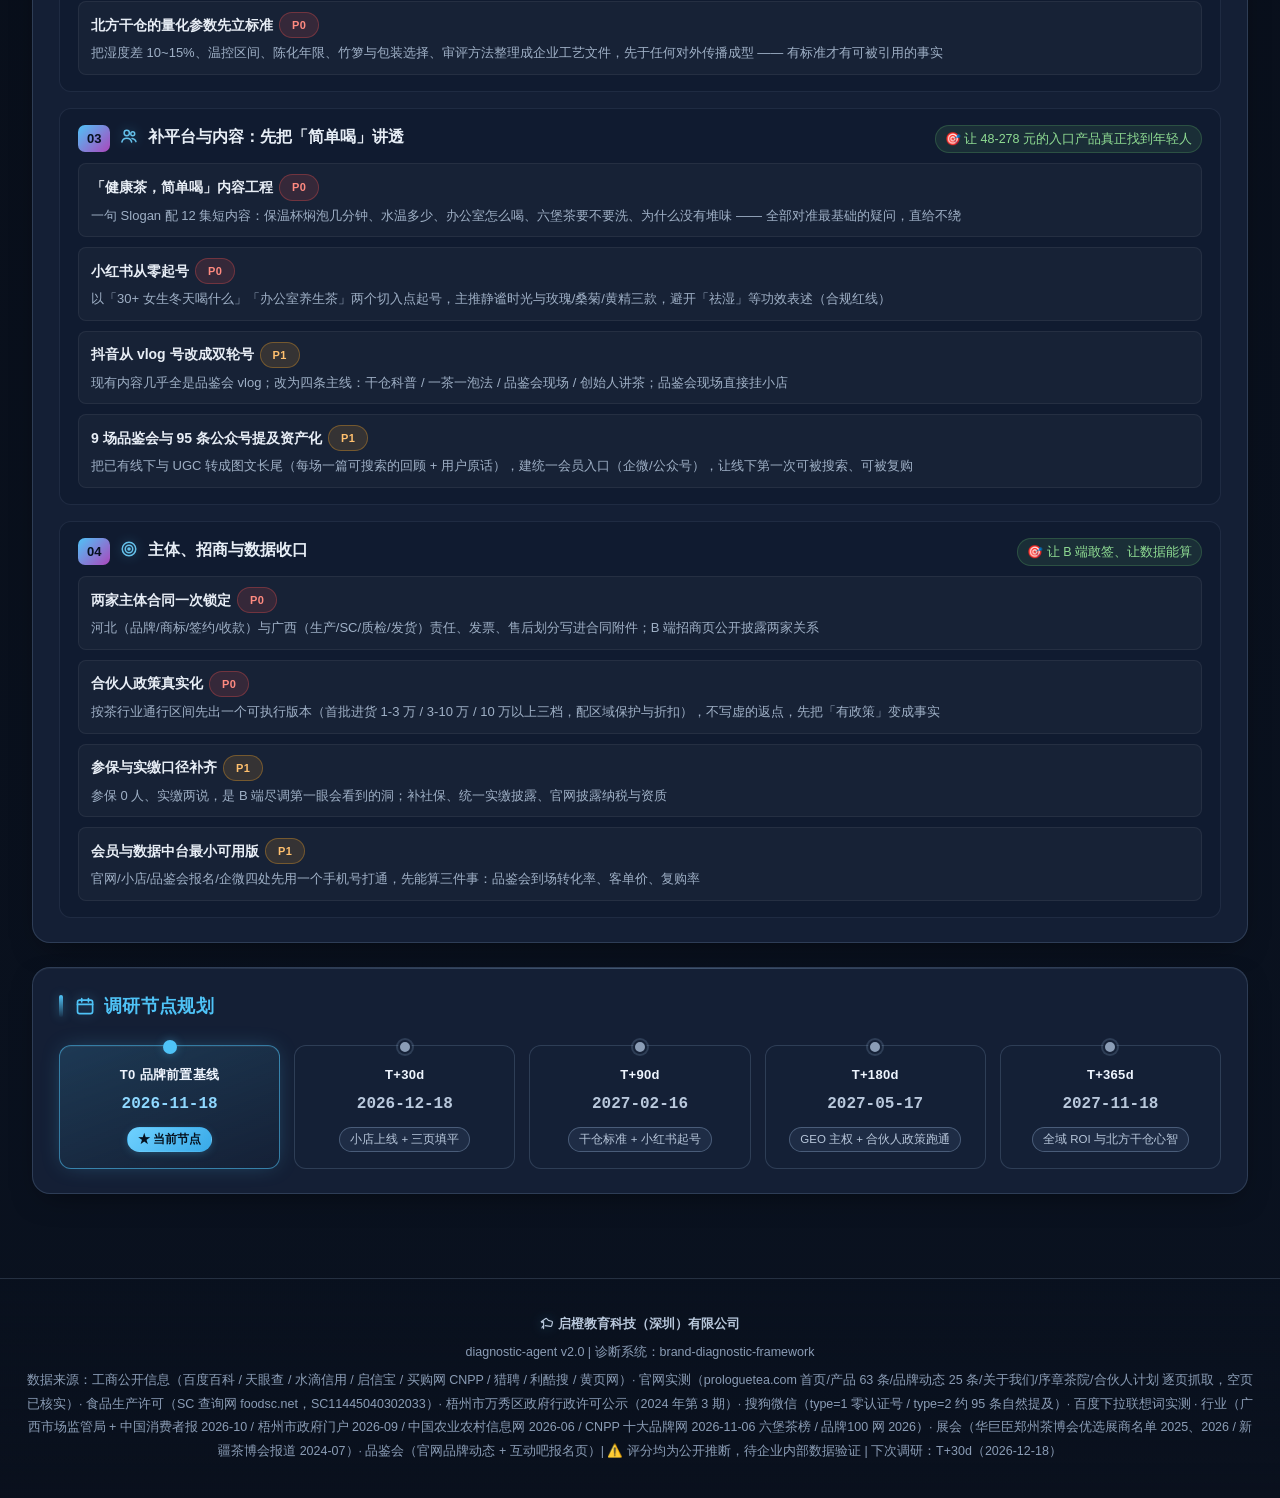
==== commit 1670a97b: "polish(xuzhang): 展望段开场去生硬、删末句焦虑并收在愿景高点 - 「再说远一点，这三件事做完，序章会变成什么样子」→「这三件事落地一年之后，序章会是什么样子」 - 删「这正是序章从一间" ====
--- a/xuzhang/index.html
+++ b/xuzhang/index.html
@@ -2954,7 +2954,7 @@
       "但话说回来，序章手里其实握着两张很硬的底牌。一张是商标：呈迹第三十类，河北主体持有。另一张是资质：广西主体持食品生产许可，覆盖袋泡茶、混合类、紧压茶与窨制花茶，有效期到二零三一年七月。问题是这两张牌全网几乎没有一处讲清楚过——执照里躺着，客户查不到，经销商也说不明白。合规资产不落到网页上，就等于不存在。",
       "再说几张序章自己还没打的牌。第一张，北方干仓。三鹤讲木板干仓，中茶讲窖藏，两家都在梧州，都是南方仓。序章把后期转化搬到河北，官网原文写着，干仓湿度比梧州低百分之十到十五，不强行控温，靠自然温差。这是全行业唯一一个敢报数字的仓储主张，现在只有一句话。第二张，六十三级价格阶梯，全部公开标价，比九成的茶品牌都透明。第三张，产品和人群是对上的：年轻人喝咖啡六堡和静谧时光，养生的人喝黄精陈皮桑菊，老茶客喝年份线，B 端有全价格带可以铺货。产品先行，不是先喊品牌再找货。",
       "一句话总结。序章不是没有资产，是资产全部锁在自己家里，出不了门。建议先做三件事。第一，把成交补齐：先上一个店，让六十三款茶变成可下单的商品。第二，把三页空页填掉：讲清两家主体、河北仓的温湿度与陈化年限、以及合伙人的门槛与区域。第三，把北方干仓做成标准，再做成内容：一套仓储白皮书，交给一套新媒体运营团队，按全年四千条视频去铺，正面接住健康茶简单喝这句口号。",
-      "再说远一点，这三件事做完，序章会变成什么样子。第十二个月，再搜「六堡茶北方干仓」，出来的第一页应该是序章的白皮书和对照数据，而不是零散的软文。问任何一个 AI「北方有没有做干仓的六堡茶」，答案里会出现序章，并且说得出仓在哪、湿度多少、陈化几年。经销商带着客户上门，不需要再解释两家主体是什么关系，打开官网三页就讲得完。四十八元的茶包有了稳定的走量渠道，九千九百九十八的呈迹一九九四有了讲得清的身世，合伙人计划从一行标题变成一张能签的合同。那时候序章卖的就不再是茶，是一套别人查得到、学不像、绕不开的北方干仓标准。这正是序章从一间茶店走到今天，一直想要而没有拿到的东西。"
+      "这三件事落地一年之后，序章会是什么样子。再搜「六堡茶北方干仓」，第一页跳出来的应该是序章的白皮书和对照数据，而不是零散的软文。问任何一个 AI「北方有没有做干仓的六堡茶」，答案里会出现序章，并且说得出仓在哪、湿度多少、陈化几年。经销商带着客户上门，不需要再解释两家主体是什么关系，打开官网三页就讲得完。四十八元的茶包有了稳定的走量渠道，九千九百九十八的呈迹一九九四有了讲得清的身世，合伙人计划从一行标题变成一张能签的合同。那时候序章卖的就不再是茶，是一套别人查得到、学不像、绕不开的北方干仓标准。"
     ]
   },
   "plan": {
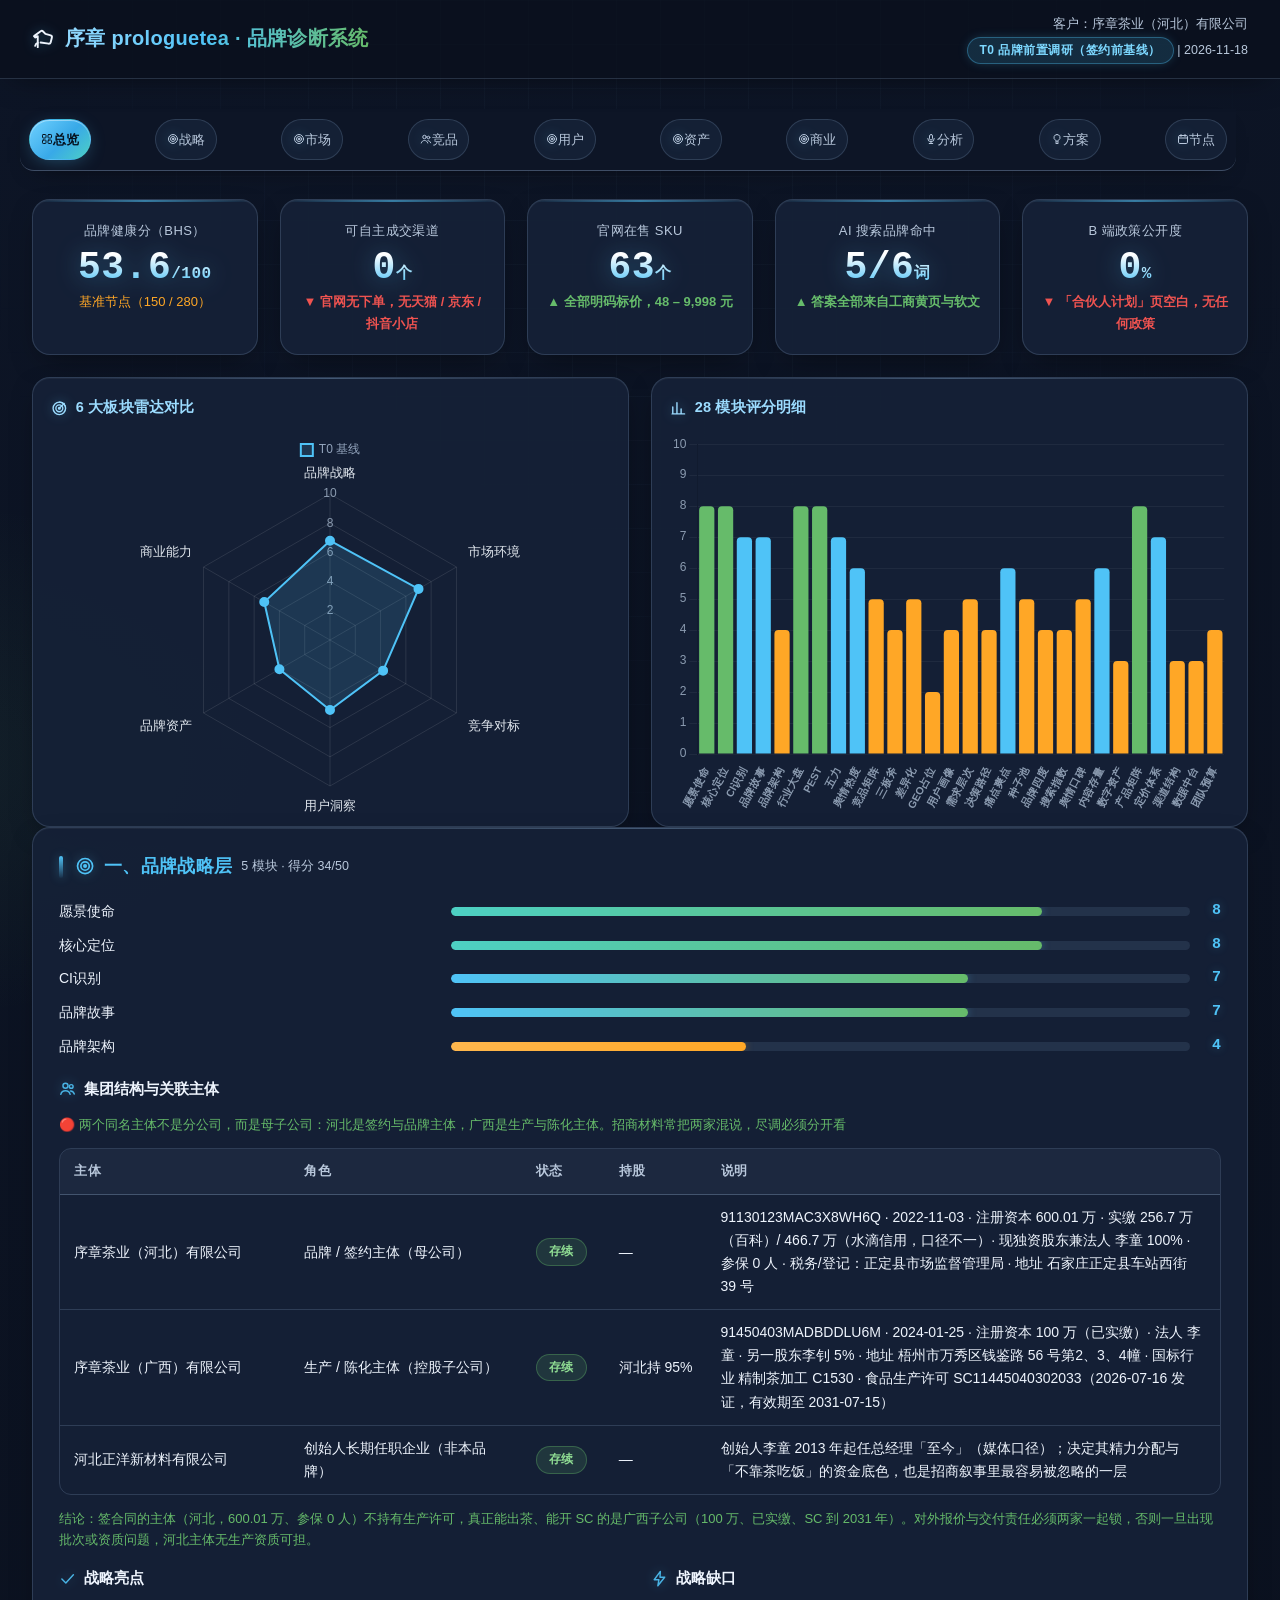
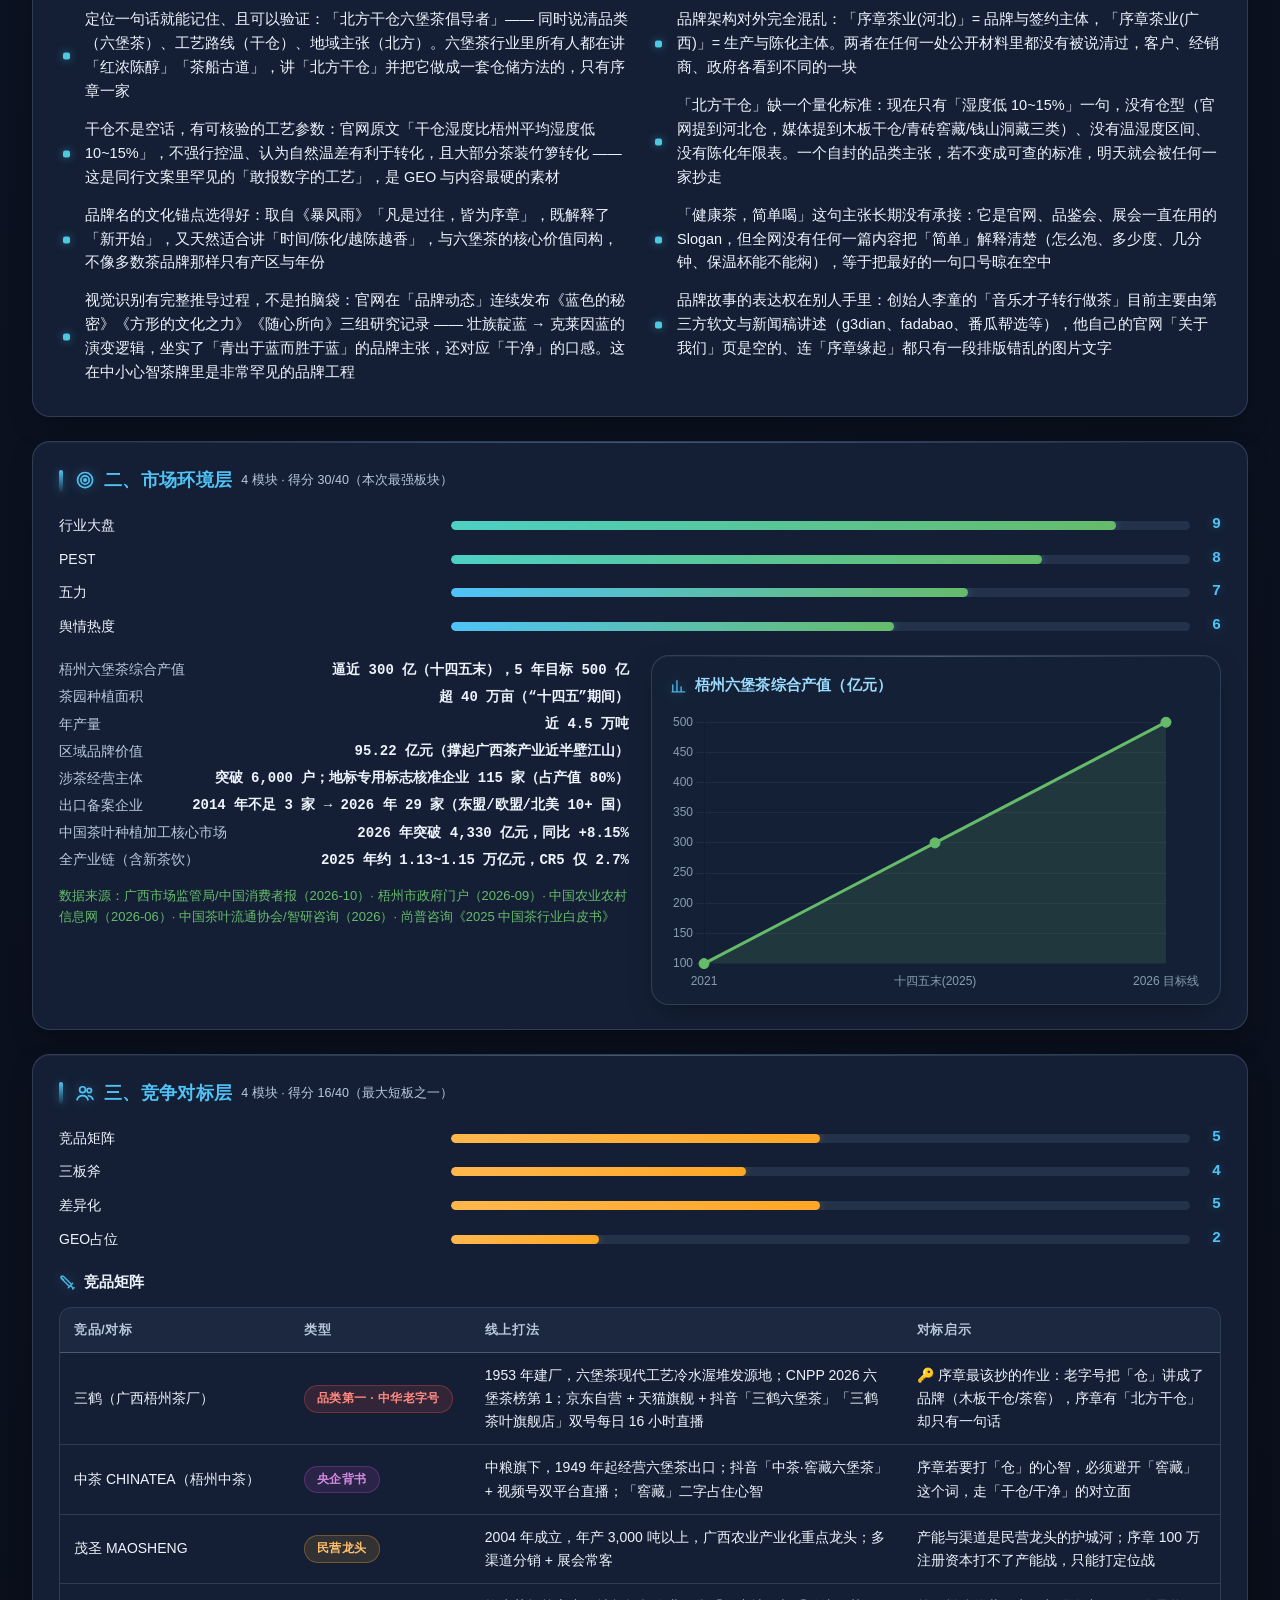
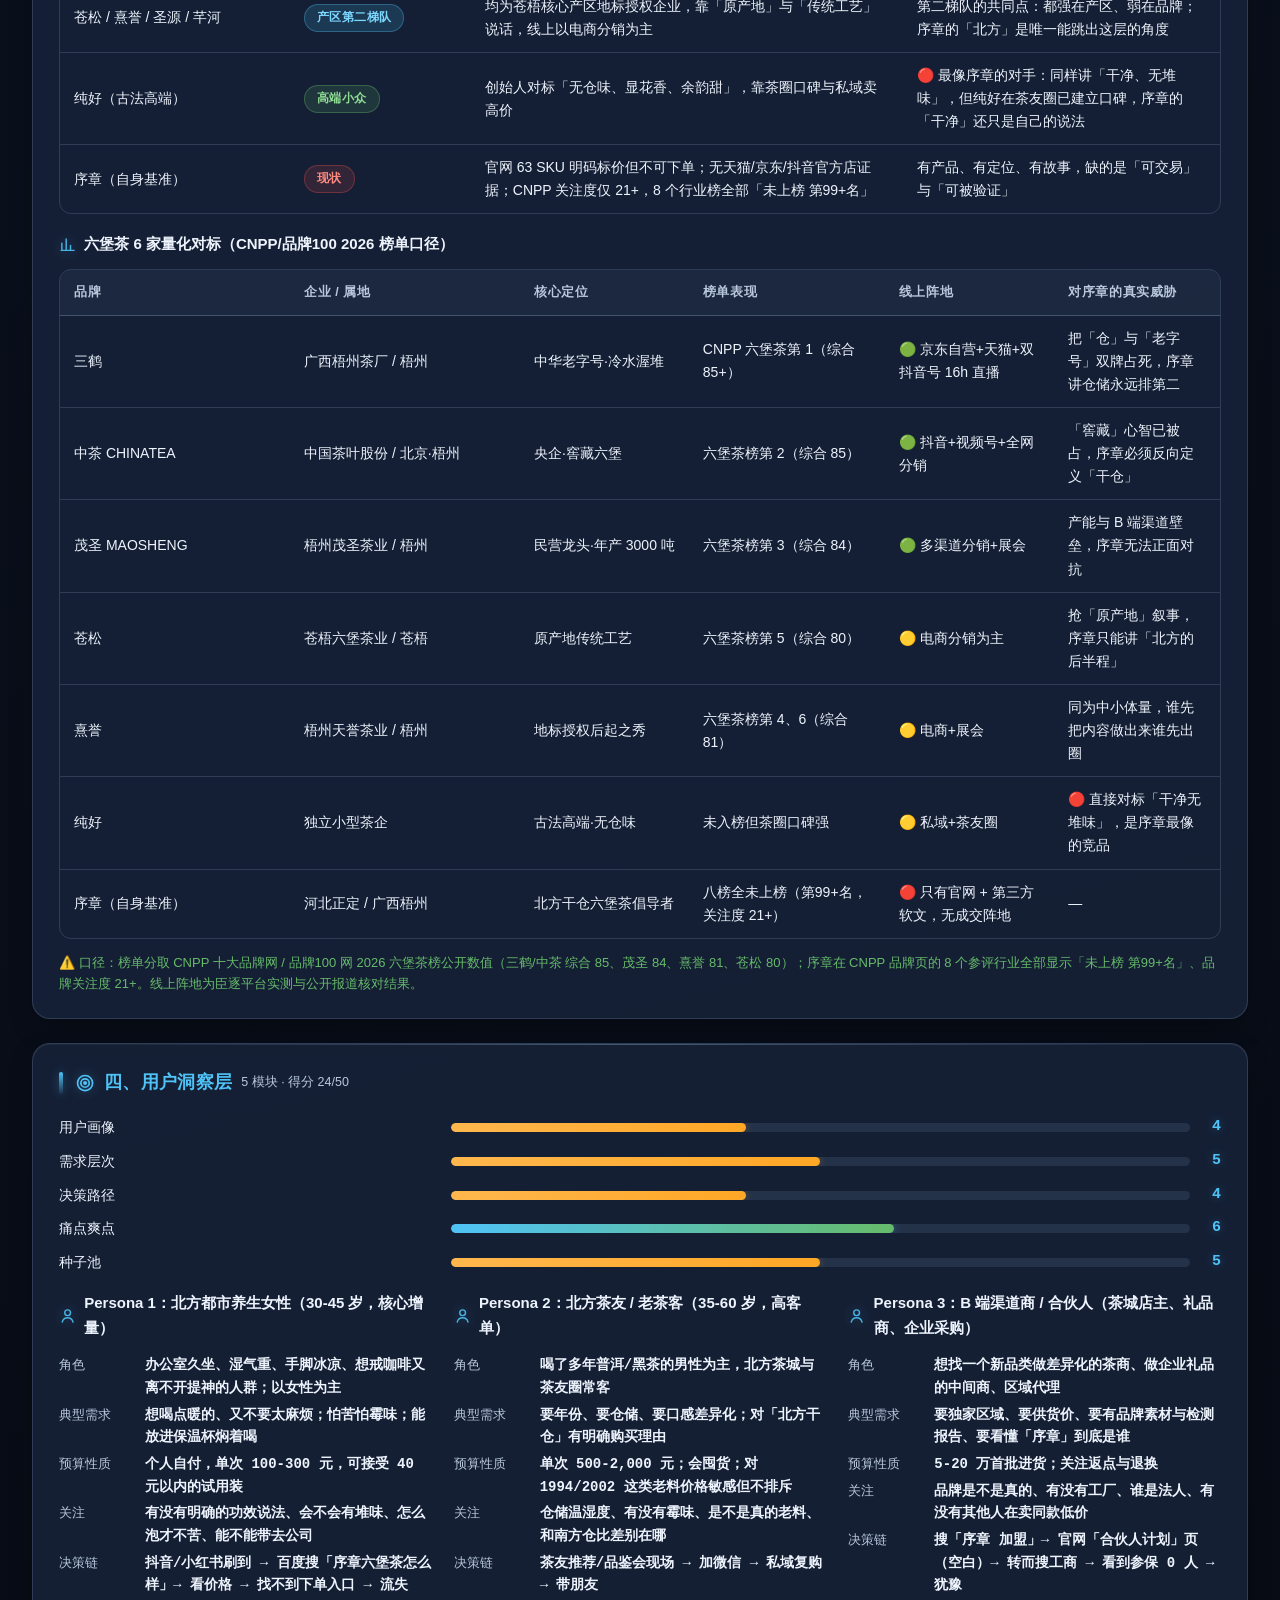
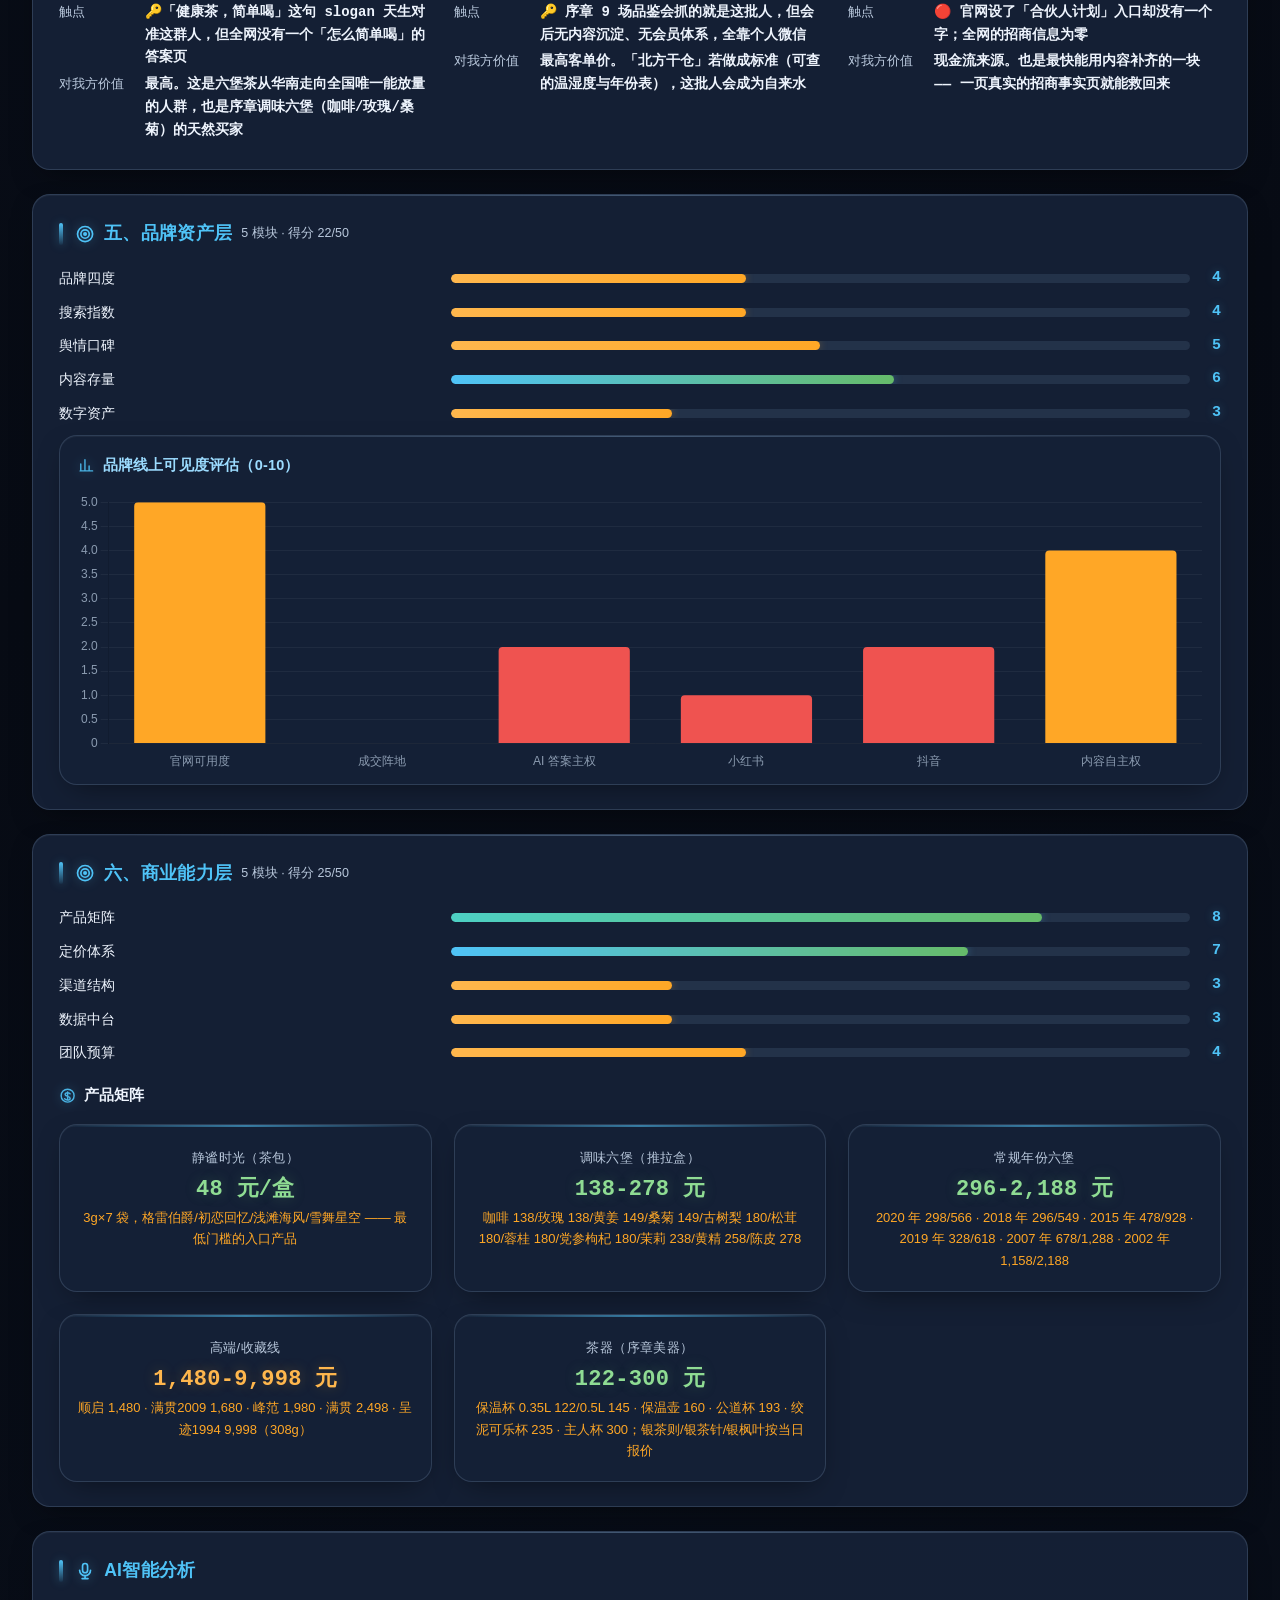
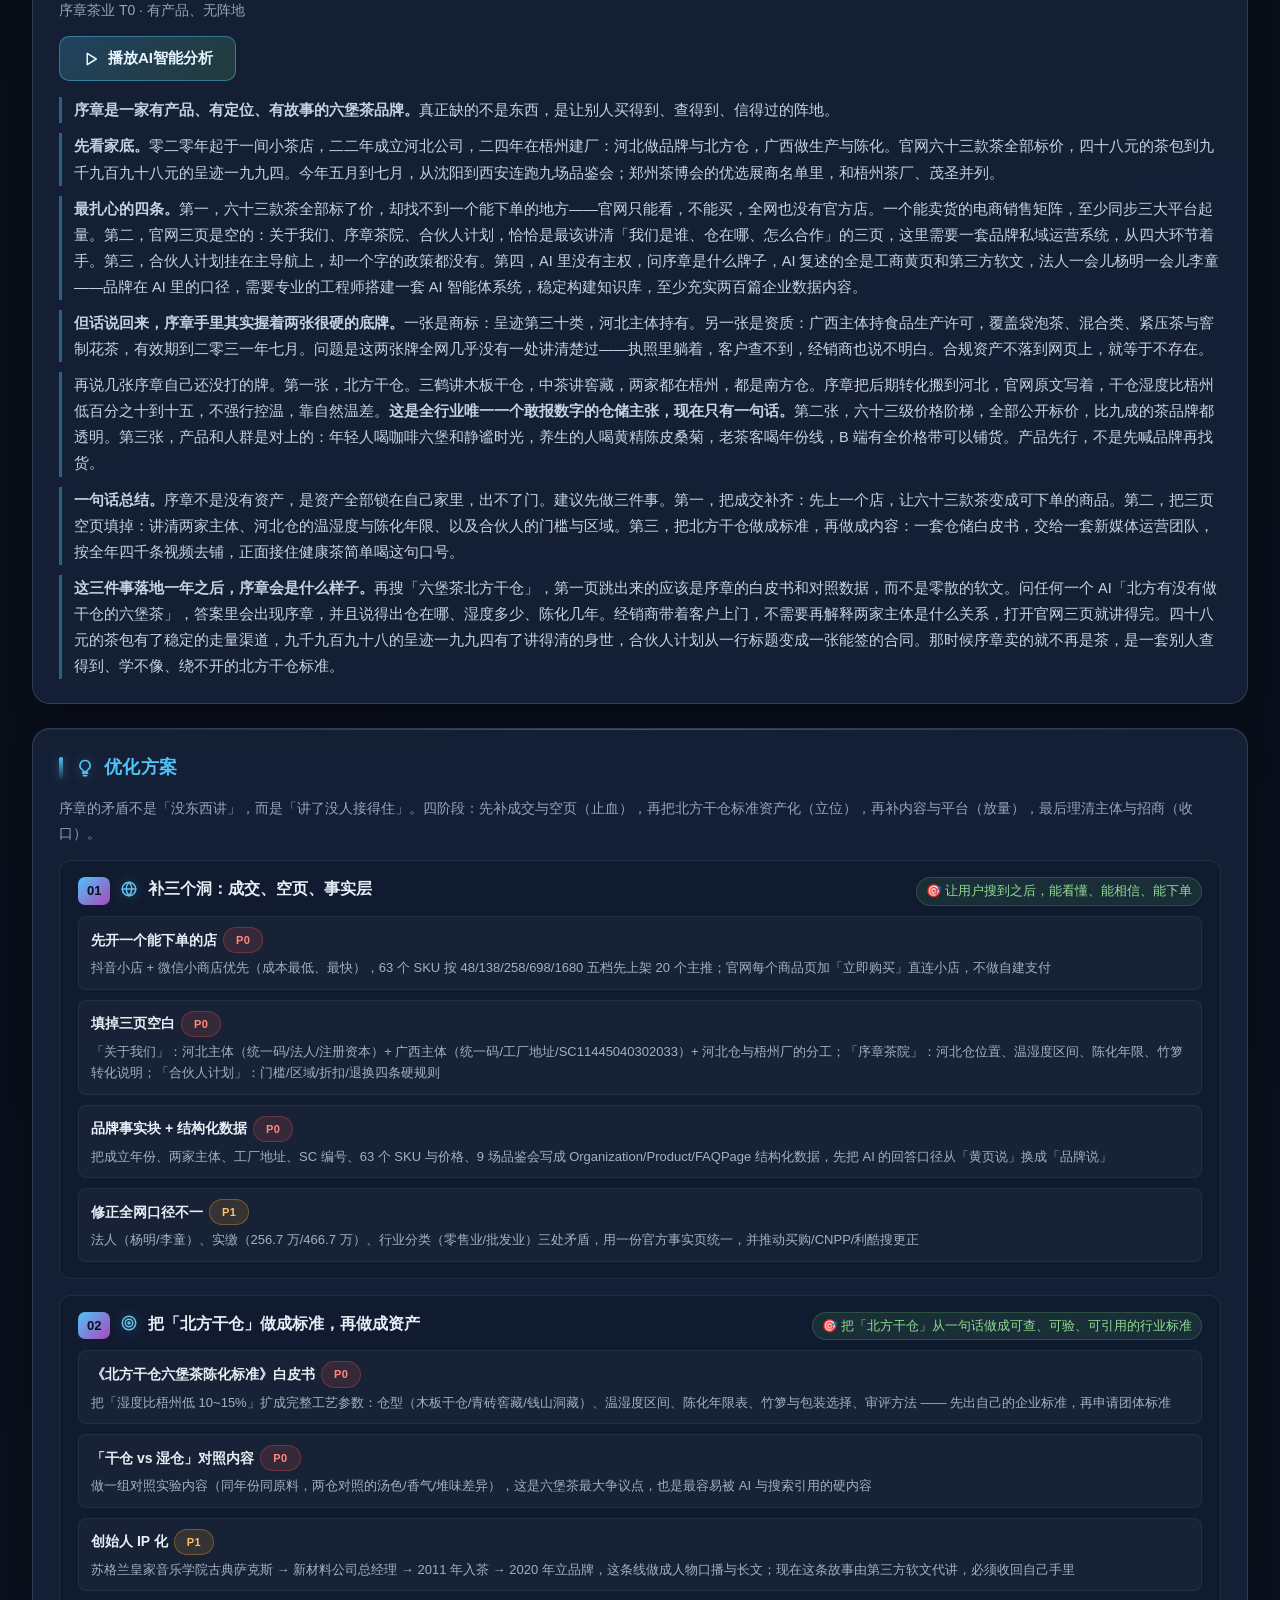
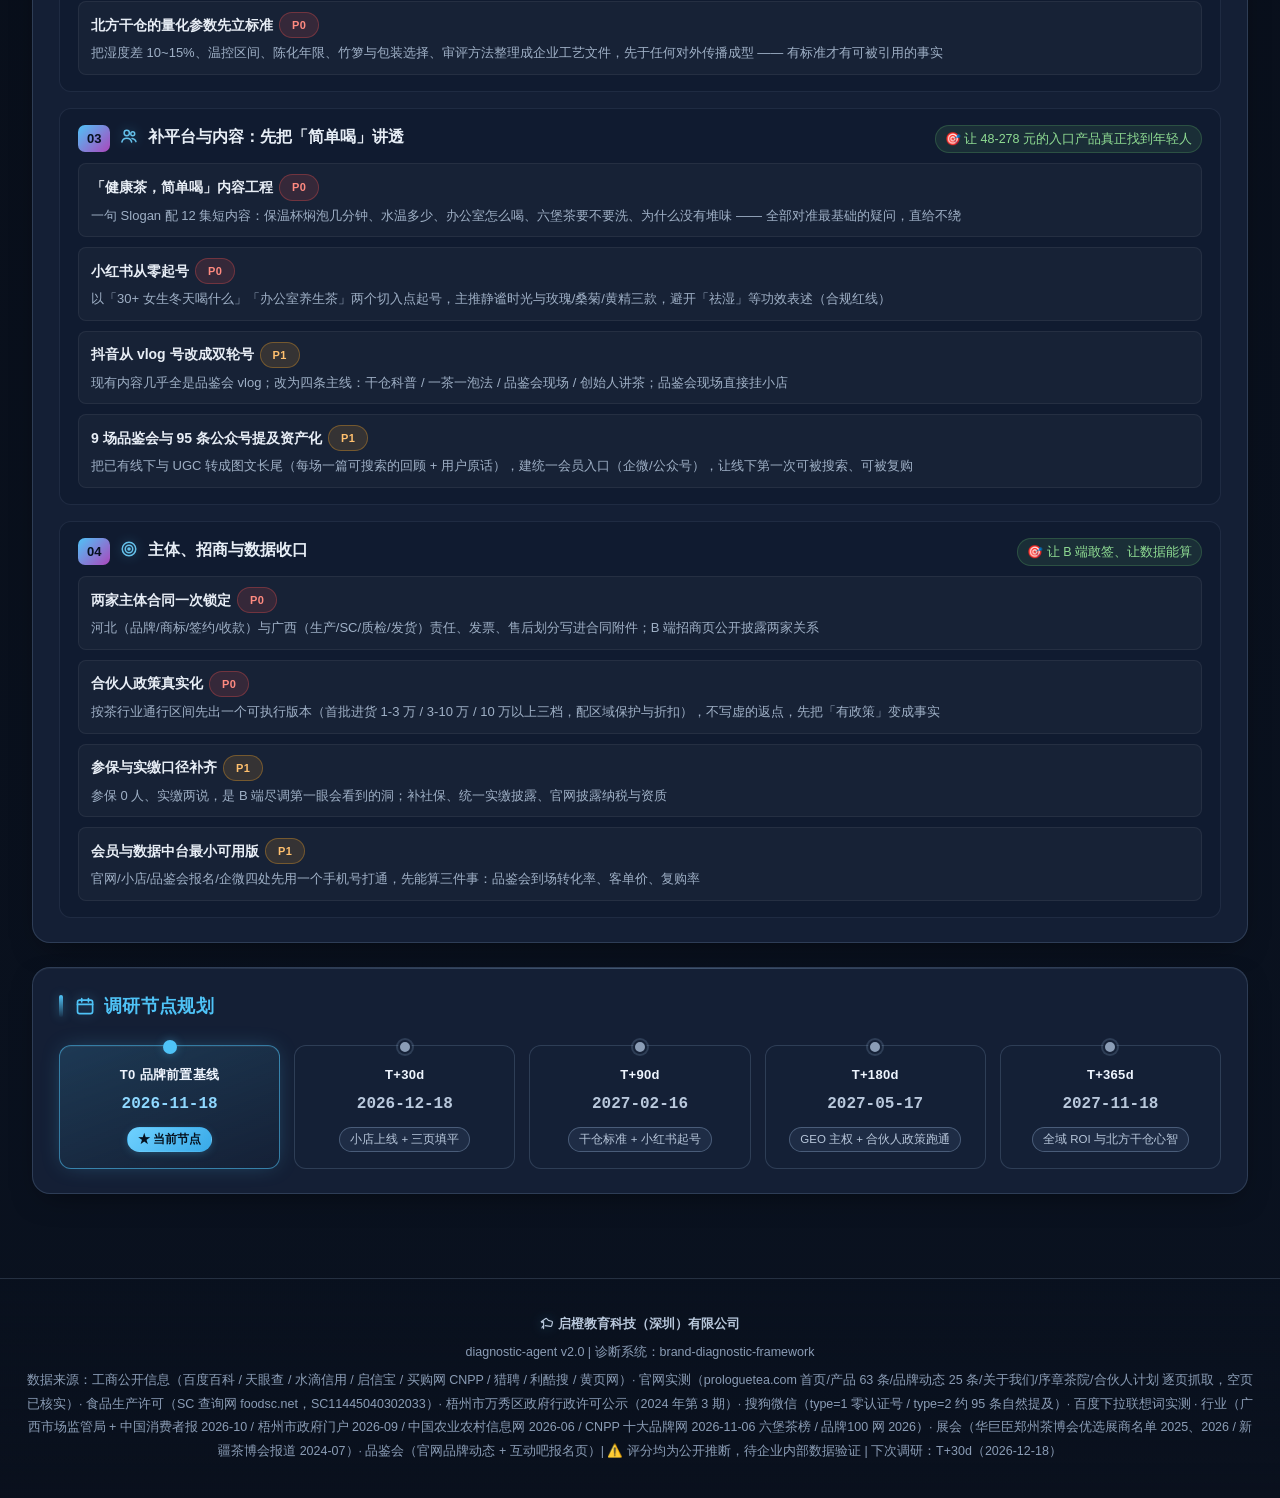
==== commit 3b697c67: "refactor(xuzhang): 「语音播报」改称「AI智能分析」 - 导航标签 语音 → 分析 - 卡片标题 → AI智能分析 - 播放按钮 → 播放AI智能分析 - 下载提示 → 分析加载中 " ====
--- a/xuzhang/index.html
+++ b/xuzhang/index.html
@@ -2946,7 +2946,7 @@
   ],
   "voice": {
     "audio": "",
-    "sub": "序章茶业 T0 诊断播报 · 有产品、无阵地",
+    "sub": "序章茶业 T0 · 有产品、无阵地",
     "script": [
       "序章是一家有产品、有定位、有故事的六堡茶品牌。真正缺的不是东西，是让别人买得到、查得到、信得过的阵地。",
       "先看家底。零二零年起于一间小茶店，二二年成立河北公司，二四年在梧州建厂：河北做品牌与北方仓，广西做生产与陈化。官网六十三款茶全部标价，四十八元的茶包到九千九百九十八元的呈迹一九九四。今年五月到七月，从沈阳到西安连跑九场品鉴会；郑州茶博会的优选展商名单里，和梧州茶厂、茂圣并列。",
@@ -3244,7 +3244,7 @@
   <section class="card" id="voice" style="display:none">
     <h2 class="chart-title"></h2>
     <div class="voice-sub" style="font-size:14px;color:#93a4bc;margin:-4px 0 12px"></div>
-    <audio id="voiceAudio" controls preload="none" style="width:100%;margin-bottom:14px;display:none"></audio>
+    <audio id="voiceAudio" controls preload="auto" style="width:100%;margin-bottom:14px;display:none"></audio>
     <button type="button" class="voice-btn"></button>
     <div class="voice-script"></div>
   </section>
@@ -3458,7 +3458,7 @@
       // —— 方案页 ——
       svc1: "基础工程", svc2: "当代传播", modes: "合作模式",
       path: "推进路径", promise: "守的规矩",
-      voice: "语音", plan: "方案", timeline: "节点"
+      voice: "分析", plan: "方案", timeline: "节点"
     };
     items.push(["overview", "grid", "总览"]);
     var order = D.sectionOrder && D.sectionOrder.length ? D.sectionOrder : (D.sections || []).map(function (s) { return s.id; });
@@ -3467,7 +3467,7 @@
       if (!sec || !sec.name) return;
       items.push([sec.id, sec.icon || "chart", sec.name]);
     });
-    if (D.voice && (D.voice.script || D.voice.audio)) items.push(["voice", "mic", "语音播报"]);
+    if (D.voice && (D.voice.script || D.voice.audio)) items.push(["voice", "mic", "AI智能分析"]);
     if (D.plan && (D.plan.phases || D.plan.script)) items.push(["plan", "bulb", "优化方案"]);
     if ((D.timeline || []).length) items.push(["timeline", "calendar", "节点规划"]);
     // 去重（防重复 id）
@@ -3907,33 +3907,53 @@
     const el = $("voice");
     if (!el || !v) { if (el) el.style.display = "none"; return; }
     const tEl = el.querySelector(".chart-title");
-    if (tEl) tEl.innerHTML = icon("mic", "ic") + " 语音播报";
+    if (tEl) tEl.innerHTML = icon("mic", "ic") + " AI智能分析";
     const subEl = el.querySelector(".voice-sub");
-    if (subEl) subEl.innerHTML = esc(v.sub || "要点播报");
+    if (subEl) subEl.innerHTML = esc(v.sub || "AI 分析要点");
     const txtEl = el.querySelector(".voice-script");
     if (txtEl) txtEl.innerHTML = (v.script || []).map(function (p) { return "<p>" + markKey(p) + "</p>"; }).join("");
-    // 音频资源
+    // 音频资源：首屏渲染完成后即后台预下载，点播放时直接出声不卡
     const box = el.querySelector("#voiceAudio");
-    if (box) {
-      if (v.audio) { try { box.src = v.audio; box.load(); } catch (e) {} }
-      else if (!box.getAttribute("src")) {
-        // 音频已外置到独立文件，避免 4.38MB 内联 base64 拖死手机首屏
-        box.setAttribute("src", "audio/voice.mp3");
-        box.setAttribute("preload", "none");
-      }
+    const src = v.audio || "audio/voice.mp3";
+    if (box && !box.getAttribute("src")) {
+      box.setAttribute("src", src);
+      box.setAttribute("preload", "auto");
+      box.load();  // 立即开始下载整段音频
     }
     const btn = el.querySelector(".voice-btn");
+    const LABEL_PLAY = icon("play", "playic") + " 播放AI智能分析";
+    const LABEL_PAUSE = "⏸ 暂停播报";
+    function fmtPct(){ try { if (box && box.duration && isFinite(box.duration) && box.buffered.length) {
+        var e = box.buffered.end(box.buffered.length - 1);
+        return Math.min(100, Math.round(e / box.duration * 100));
+      } } catch(e){} return null; }
     if (btn) {
-      btn.innerHTML = icon("play", "playic") + " 播放语音播报";
+      // 下载阶段：显示进度，提示可提前点播放
+      function markLoading(){
+        var p = fmtPct();
+        btn.innerHTML = "⏳ 分析加载中" + (p !== null ? " " + p + "%" : "") + "（点此可先播放）";
+        btn.dataset.loading = "1";
+      }
+      if (box && box.readyState < 3) markLoading();
+      if (box) {
+        box.addEventListener("progress", function(){ if (box.readyState < 3 && btn.dataset.loading === "1") markLoading(); });
+        box.addEventListener("canplaythrough", function(){ btn.dataset.loading = ""; if (box.paused) btn.innerHTML = LABEL_PLAY; });
+        box.addEventListener("canplay", function(){ btn.dataset.loading = ""; if (box.paused) btn.innerHTML = LABEL_PLAY; });
+        box.addEventListener("loadeddata", function(){ btn.dataset.loading = ""; if (box.paused) btn.innerHTML = LABEL_PLAY; });
+      }
+      btn.innerHTML = LABEL_PLAY;
       btn.addEventListener("click", function () {
         if (!box) return;
-        if (box.paused) { try { var pr = box.play(); if (pr && pr.then) pr.catch(function (){}); } catch (e) {} btn.innerHTML = "⏸ 暂停播报"; if (box.onplaying) {} }
-        else { box.pause(); btn.innerHTML = icon("play", "playic") + " 播放语音播报"; }
-        if (box.onended === null) {}
+        if (box.paused) {
+          try { var pr = box.play(); if (pr && pr.then) pr.catch(function(){}); } catch (e) {}
+          btn.innerHTML = LABEL_PAUSE;
+        } else {
+          box.pause(); btn.innerHTML = LABEL_PLAY;
+        }
       });
-      if (box) box.addEventListener("ended", function () { btn.innerHTML = icon("play", "playic") + " 播放语音播报"; });
-      if (box) box.addEventListener("pause", function () { btn.innerHTML = icon("play", "playic") + " 播放语音播报"; });
-      if (box) box.addEventListener("playing", function () { btn.innerHTML = "⏸ 暂停播报"; });
+      if (box) box.addEventListener("ended", function () { btn.innerHTML = LABEL_PLAY; });
+      if (box) box.addEventListener("pause", function () { btn.innerHTML = LABEL_PLAY; });
+      if (box) box.addEventListener("playing", function () { btn.innerHTML = LABEL_PAUSE; });
     }
     el.style.display = "";
   }
